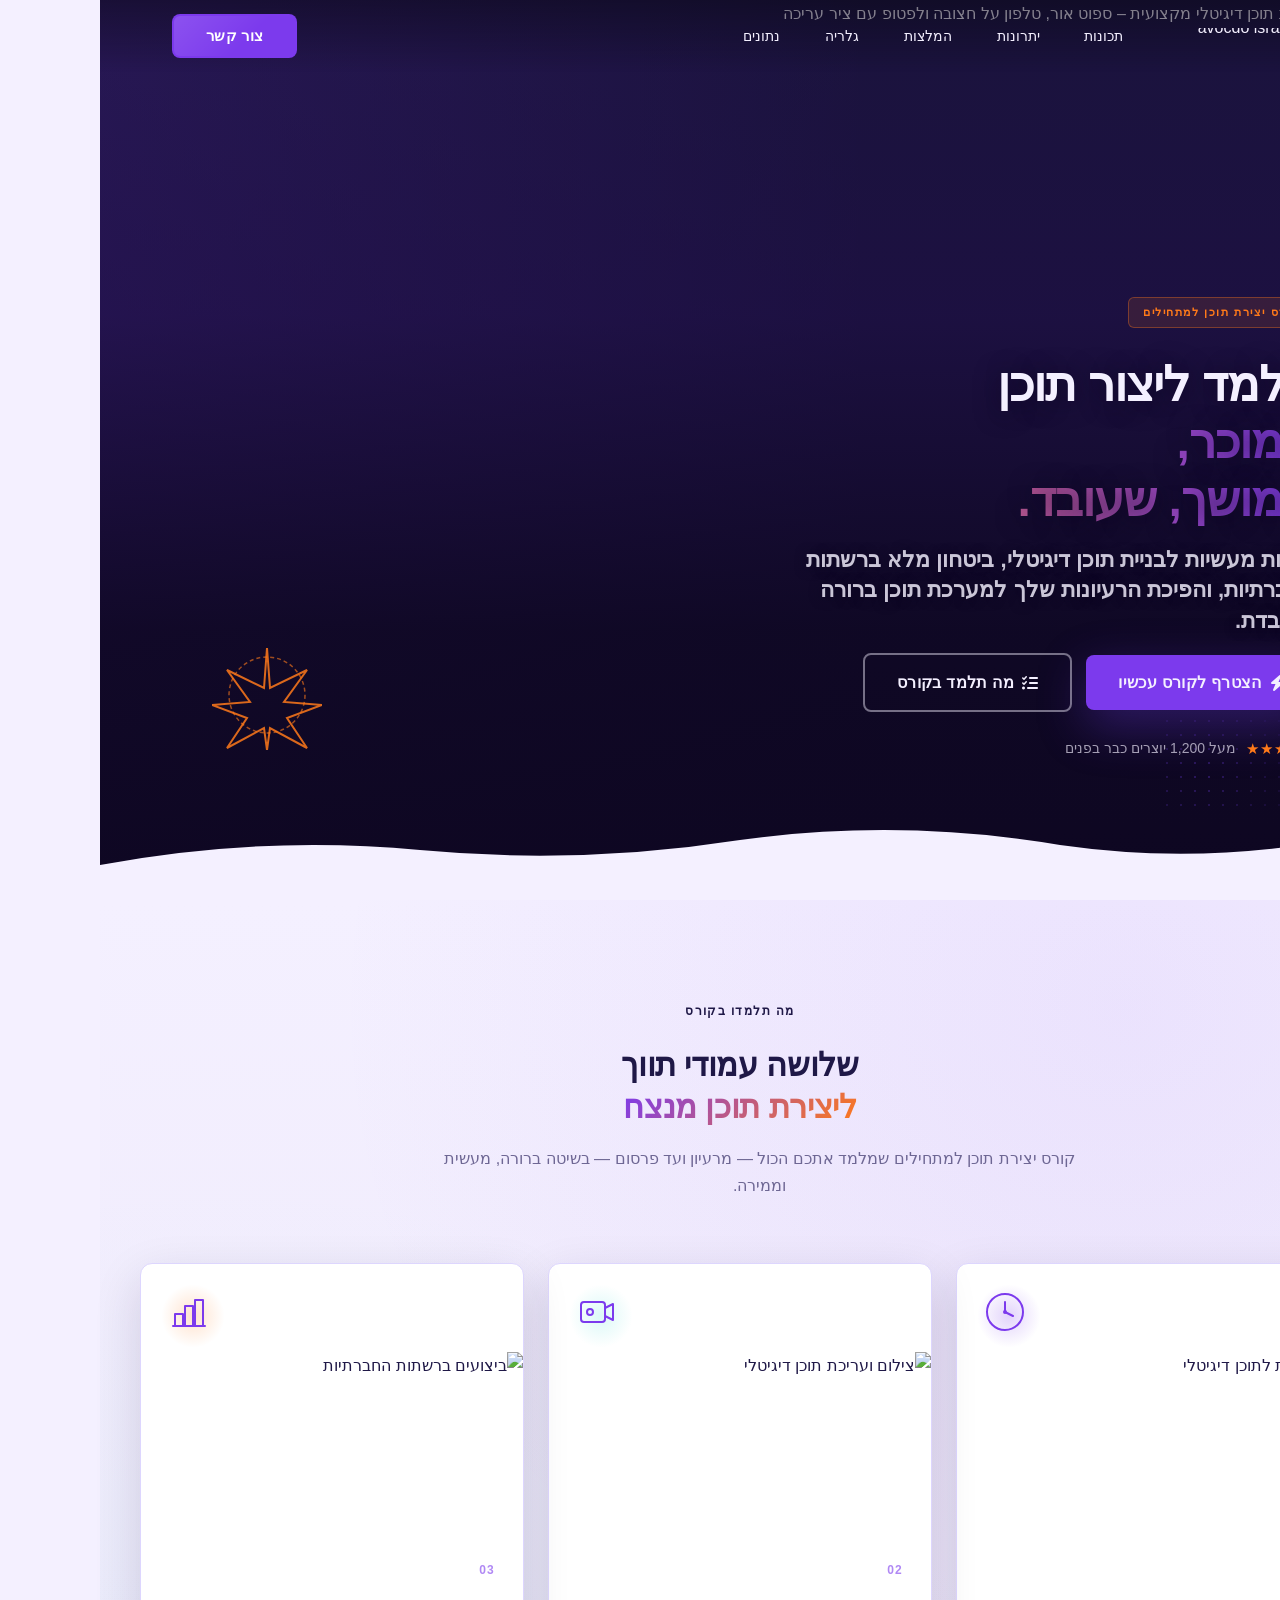
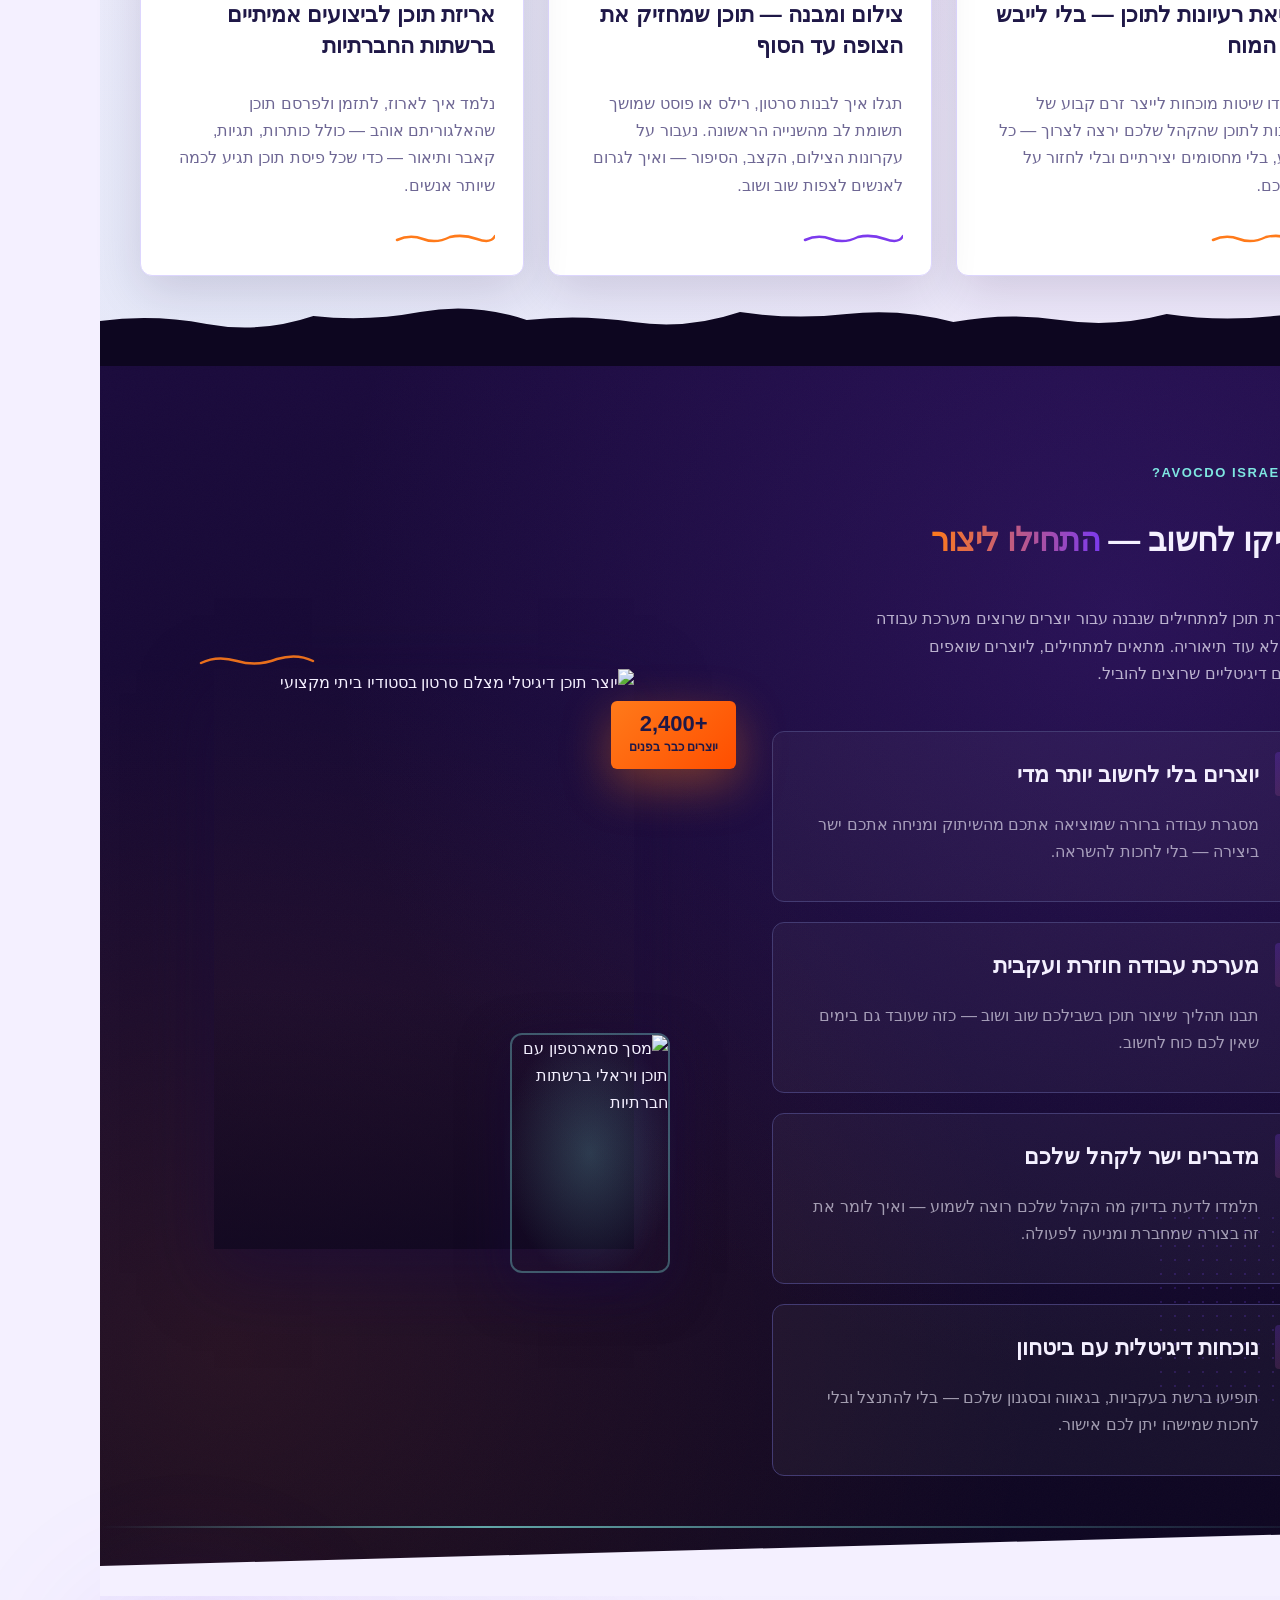
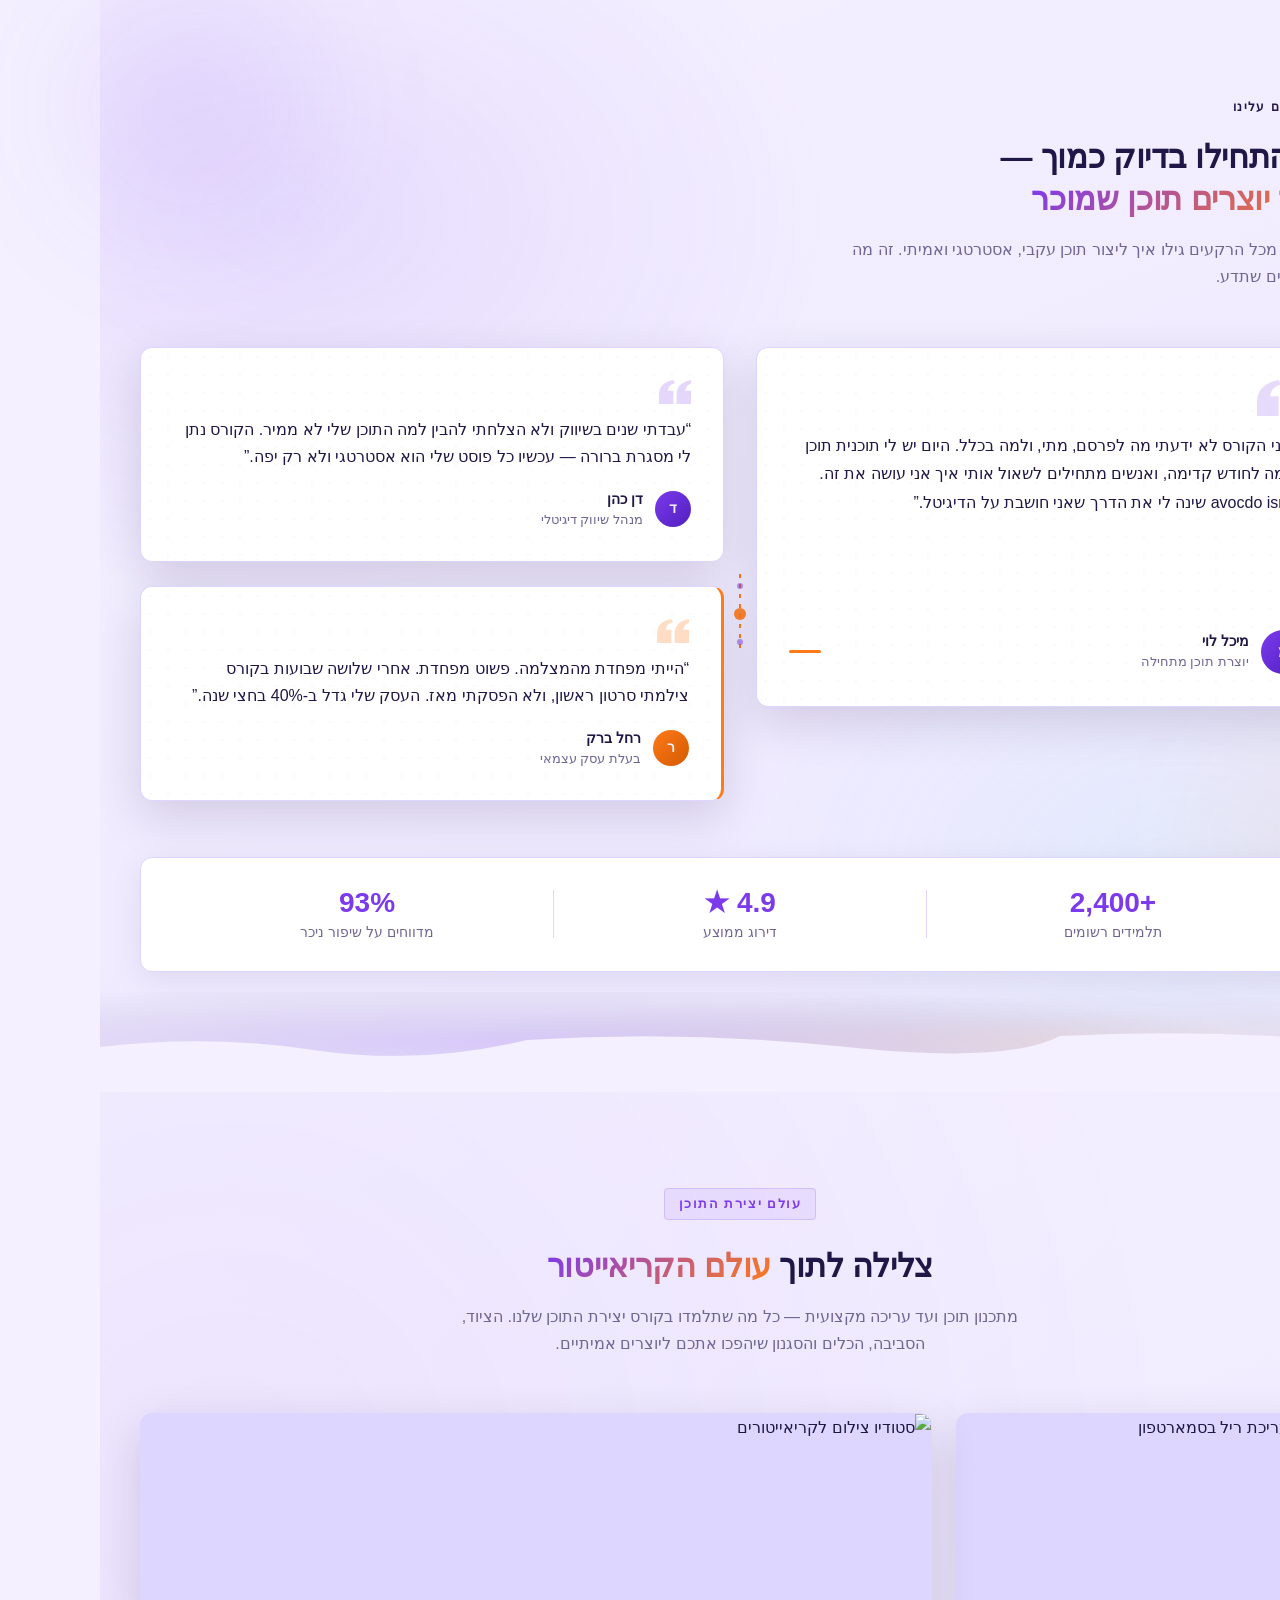
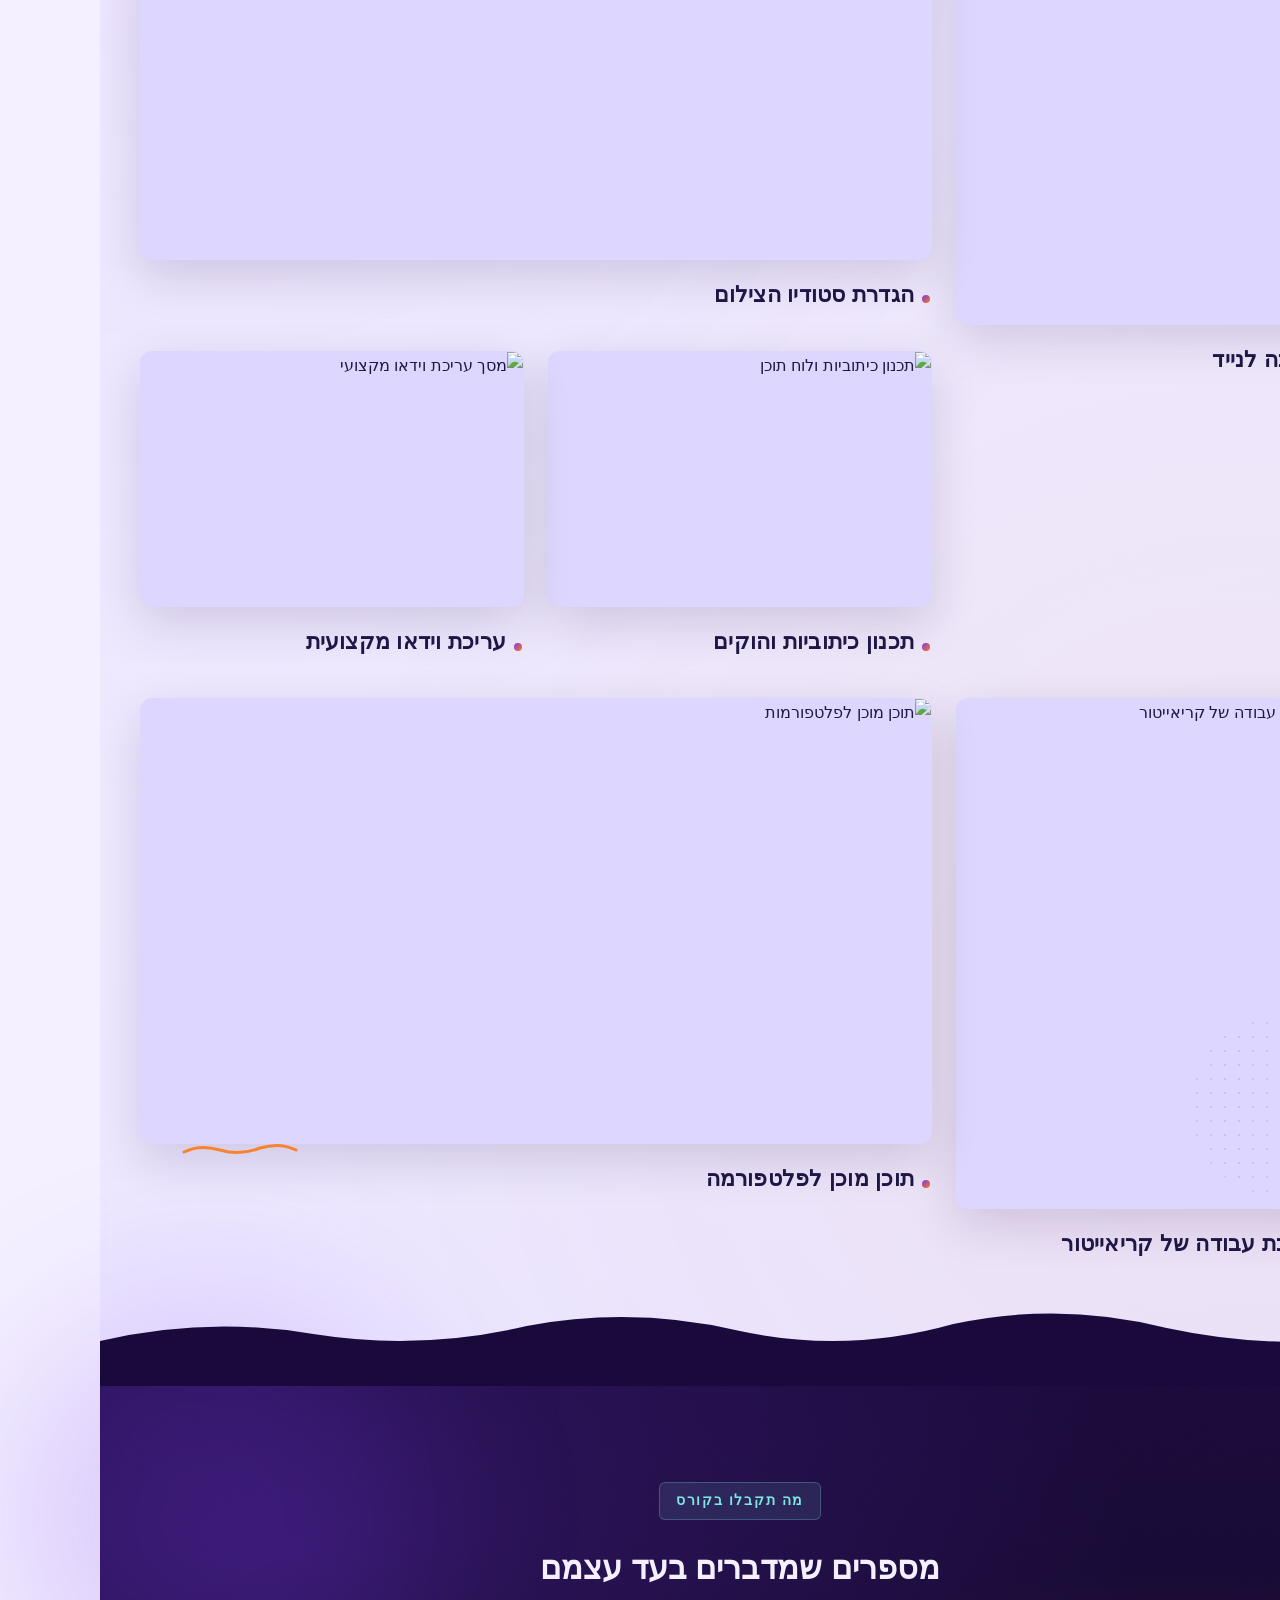
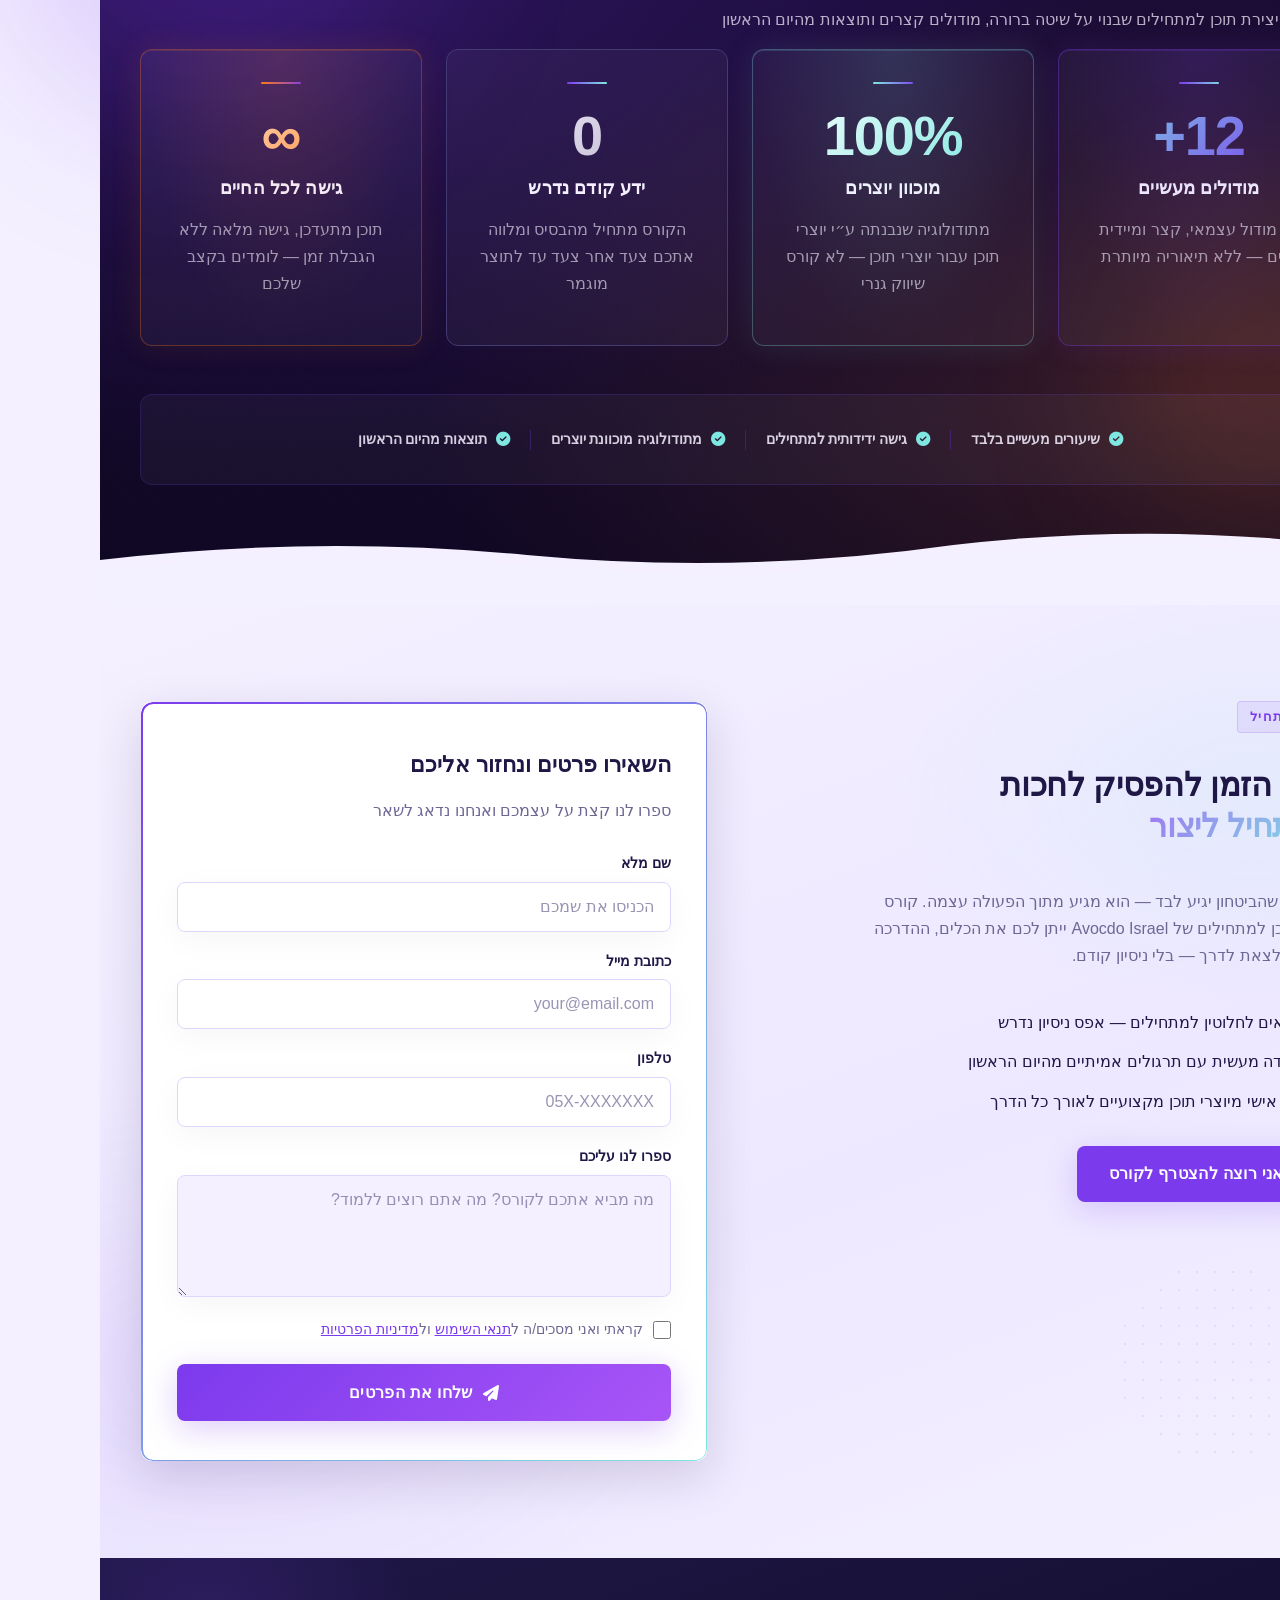
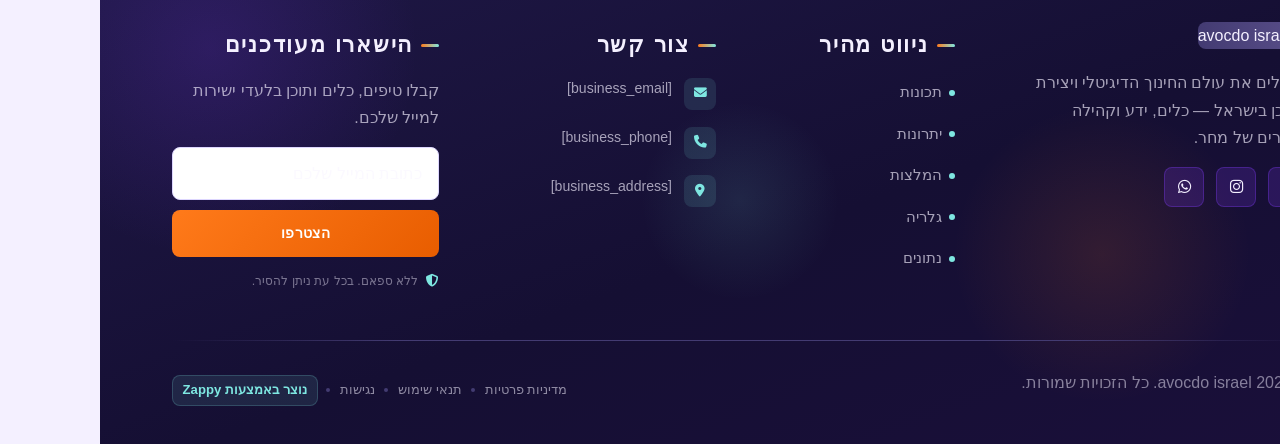
==== index.html @ 81e4ef27 "Initial website commit" ====
<!DOCTYPE html>
<html lang="he" dir="rtl">
<head>
    <meta charset="UTF-8">
    <meta name="viewport" content="width=device-width, initial-scale=1.0">
    <meta name="robots" content="index, follow">
    <title>קורס יצירת תוכן למתחילים — avocdo israel</title>
    <meta name="description" content="An online sales website for a content creation course, aimed at teaching people how to create digital content. The business focuses on education in the digital ">
    <meta name="keywords" content="קורס יצירת תוכן למתחילים, קורס שיווק דיגיטלי ישראל, יצירת תוכן, avocdo israel קורס תוכן">
    
    <!-- Favicons -->
    <link rel="icon" type="image/x-icon" href="/assets/favicon.ico">
    <link rel="icon" type="image/png" sizes="16x16" href="/assets/favicon-16x16.png">
    <link rel="icon" type="image/png" sizes="32x32" href="/assets/favicon-32x32.png">
    <link rel="icon" type="image/png" sizes="48x48" href="/assets/favicon-48x48.png">
    <link rel="icon" type="image/png" sizes="192x192" href="/assets/favicon-192x192.png">
    <link rel="icon" type="image/png" sizes="512x512" href="/assets/favicon-512x512.png">
    <link rel="apple-touch-icon" href="/assets/apple-touch-icon.png">
    <!-- Zappy Analytics -->
<script>
(function() {
  'use strict';
  
  // Configuration
  var config = {
    websiteId: 'b3443f6c-2472-4045-ade2-e55602b2f045',
    apiUrl: 'https://api.zappy5.com/api/analytics/track',
    sessionDuration: 30 * 60 * 1000, // 30 minutes
    visitorDuration: 30 * 24 * 60 * 60 * 1000, // 30 days
    trackPageViews: true,
    trackClicks: true,
    trackFormSubmissions: true
  };
  
  // Generate or retrieve persistent visitor ID (30 days)
  function getVisitorId() {
    var visitorKey = 'zappy_visitor_' + config.websiteId;
    var visitor = null;
    
    try {
      visitor = localStorage.getItem(visitorKey);
      if (visitor) {
        var visitorData = JSON.parse(visitor);
        var now = Date.now();
        
        // Check if visitor ID is still valid (30 days)
        if (now - visitorData.created < config.visitorDuration) {
          // Update last seen timestamp
          visitorData.lastSeen = now;
          localStorage.setItem(visitorKey, JSON.stringify(visitorData));
          return visitorData.id;
        }
      }
    } catch (e) {
      console.warn('Zappy Analytics: LocalStorage not available');
    }
    
    // Generate new visitor ID
    var newVisitorId = 'zv_' + Date.now() + '_' + Math.random().toString(36).substr(2, 9);
    
    try {
      localStorage.setItem(visitorKey, JSON.stringify({
        id: newVisitorId,
        created: Date.now(),
        lastSeen: Date.now()
      }));
    } catch (e) {
      // Continue without local storage
    }
    
    return newVisitorId;
  }
  
  // Generate or retrieve session ID (30 minutes)
  function getSessionId() {
    var sessionKey = 'zappy_session_' + config.websiteId;
    var session = null;
    
    try {
      session = sessionStorage.getItem(sessionKey);
      if (session) {
        var sessionData = JSON.parse(session);
        var now = Date.now();
        
        // Check if session is still valid
        if (now - sessionData.timestamp < config.sessionDuration) {
          // Update timestamp
          sessionData.timestamp = now;
          sessionStorage.setItem(sessionKey, JSON.stringify(sessionData));
          return sessionData.id;
        }
      }
    } catch (e) {
      console.warn('Zappy Analytics: SessionStorage not available');
    }
    
    // Generate new session ID
    var newSessionId = 'zs_' + Date.now() + '_' + Math.random().toString(36).substr(2, 9);
    
    try {
      sessionStorage.setItem(sessionKey, JSON.stringify({
        id: newSessionId,
        timestamp: Date.now()
      }));
    } catch (e) {
      // Continue without session storage
    }
    
    return newSessionId;
  }
  
  var visitorId = getVisitorId();
  var sessionId = getSessionId();
  
  // Track an event
  function trackEvent(eventType, data) {
    data = data || {};
    
    var eventData = {
      website_id: config.websiteId,
      event_type: eventType,
      page_path: window.location.pathname,
      referrer: document.referrer || 'direct',
      visitor_id: visitorId,
      session_id: sessionId,
      metadata: data
    };
    
    // Use sendBeacon if available (better for page unload events)
    if (navigator.sendBeacon) {
      var blob = new Blob([JSON.stringify(eventData)], { type: 'application/json' });
      navigator.sendBeacon(config.apiUrl, blob);
    } else {
      // Fallback to fetch
      fetch(config.apiUrl, {
        method: 'POST',
        headers: {
          'Content-Type': 'application/json'
        },
        body: JSON.stringify(eventData),
        keepalive: true
      }).catch(function(error) {
        console.warn('Zappy Analytics: Failed to track event', error);
      });
    }
  }
  
  // Track page view
  if (config.trackPageViews) {
    trackEvent('pageview', {
      title: document.title,
      url: window.location.href
    });
  }
  
  // Track clicks on important elements
  if (config.trackClicks) {
    document.addEventListener('click', function(e) {
      var target = e.target;
      
      // Track button clicks (counted as actions)
      if (target.tagName === 'BUTTON' || target.closest('button')) {
        var button = target.tagName === 'BUTTON' ? target : target.closest('button');
        trackEvent('click', {
          element: 'button',
          text: button.textContent.trim().substring(0, 100),
          id: button.id || null,
          class: button.className || null
        });
      }
      
      // Track link clicks (navigation - not counted as actions)
      else if (target.tagName === 'A' || target.closest('a')) {
        var link = target.tagName === 'A' ? target : target.closest('a');
        trackEvent('navigation', {
          element: 'link',
          text: link.textContent.trim().substring(0, 100),
          href: link.href,
          external: link.hostname !== window.location.hostname
        });
      }
    }, true);
  }
  
  // Track form submissions
  if (config.trackFormSubmissions) {
    document.addEventListener('submit', function(e) {
      var form = e.target;
      
      trackEvent('form_submit', {
        form_id: form.id || null,
        form_name: form.name || null,
        form_action: form.action || null,
        form_method: form.method || 'GET'
      });
    }, true);
  }
  
  // Track time on page (send on page unload)
  var pageLoadTime = Date.now();
  
  window.addEventListener('beforeunload', function() {
    var timeOnPage = Math.floor((Date.now() - pageLoadTime) / 1000); // in seconds
    
    trackEvent('page_unload', {
      time_on_page: timeOnPage,
      page_path: window.location.pathname
    });
  });
  
  // Expose tracking function globally for custom events
  window.zappyAnalytics = {
    track: trackEvent,
    getVisitorId: function() { return visitorId; },
    getSessionId: function() { return sessionId; }
  };
  
})();
</script>
<!-- End Zappy Analytics -->
    <meta property="og:title" content="קורס יצירת תוכן למתחילים — avocdo israel">
    <meta property="og:description" content="An online sales website for a content creation course, aimed at teaching people how to create digital content. The business focuses on education in the digital ">
    <meta name="twitter:card" content="summary_large_image">
    <meta name="twitter:title" content="קורס יצירת תוכן למתחילים — avocdo israel">
    <meta name="twitter:description" content="An online sales website for a content creation course, aimed at teaching people how to create digital content. The business focuses on education in the digital ">
    <meta property="og:type" content="website">
  <meta property="og:locale" content="he_IL">
  
  
  
  
  
  <link rel="stylesheet" href="https://cdnjs.cloudflare.com/ajax/libs/font-awesome/6.4.0/css/all.min.css">

    <!-- Favicons -->
    <link rel="icon" type="image/x-icon" href="/assets/favicon.ico">
    <link rel="icon" type="image/png" sizes="16x16" href="/assets/favicon-16x16.png">
    <link rel="icon" type="image/png" sizes="32x32" href="/assets/favicon-32x32.png">
    <link rel="icon" type="image/png" sizes="48x48" href="/assets/favicon-48x48.png">
    <link rel="icon" type="image/png" sizes="192x192" href="/assets/favicon-192x192.png">
    <link rel="icon" type="image/png" sizes="512x512" href="/assets/favicon-512x512.png">
    <link rel="apple-touch-icon" href="/assets/apple-touch-icon.png">
    <!-- Cookie Consent -->
    <link rel="stylesheet" href="https://cdn.jsdelivr.net/npm/vanilla-cookieconsent@3/dist/cookieconsent.css">
    <script src="https://cdn.jsdelivr.net/npm/vanilla-cookieconsent@3/dist/cookieconsent.umd.js"></script>
    <!-- Mickidum Accessibility Toolbar -->
    <script src="https://cdn.jsdelivr.net/gh/mickidum/acc_toolbar/acctoolbar/acctoolbar.min.js"></script>
    <link rel="stylesheet" href="/styles.css">

    <style id="zappy-dropdown-submenu-styles">
      /* ========== DESKTOP DROPDOWN SUBMENU STYLES ========== */
      /* Base styles for dropdown submenus - parent must be positioned */
      .nav-menu li:has(.sub-menu), nav li:has(.sub-menu), .navbar li:has(.sub-menu), #navMenu li:has(.sub-menu) { position: relative; }
      /* Submenu base - hidden by default */
      .nav-menu .sub-menu, nav .sub-menu, .navbar .sub-menu, #navMenu .sub-menu { display: block !important; position: absolute !important; top: 100%; left: 0; min-width: 220px; background: white; border-radius: 8px; box-shadow: 0 8px 25px rgba(0,0,0,0.15); padding: 8px 0; opacity: 0; visibility: hidden; transform: translateY(10px); transition: all 0.3s ease; z-index: 1000; list-style: none; pointer-events: none; }
      /* CRITICAL: Desktop hover styles to show dropdown */
      .nav-menu li:hover > .sub-menu, nav li:hover > .sub-menu, .navbar li:hover > .sub-menu, #navMenu li:hover > .sub-menu { opacity: 1 !important; visibility: visible !important; transform: translateY(0) !important; pointer-events: auto !important; }
      /* Submenu item styling */
      .sub-menu li { list-style: none; margin: 0; padding: 0; }
      .sub-menu a { display: block !important; padding: 10px 16px !important; color: var(--text-dark, #333) !important; font-weight: 500; text-decoration: none; white-space: nowrap; transition: background-color 0.2s; }
      .sub-menu .zappy-nav-child > a { padding-left: 28px !important; font-size: 0.9em !important; opacity: 0.85 !important; }
      [dir="rtl"] .sub-menu .zappy-nav-child > a, html[lang="he"] .sub-menu .zappy-nav-child > a, html[lang="ar"] .sub-menu .zappy-nav-child > a { padding-left: 10px !important; padding-right: 28px !important; }
      .sub-menu .zappy-nav-parent > a { font-weight: 600 !important; }
      .sub-menu a:hover { background-color: #f5f5f5; }
      /* RTL (Hebrew/Arabic) dropdown positioning */
      [dir="rtl"] .nav-menu .sub-menu, [dir="rtl"] nav .sub-menu, [dir="rtl"] .navbar .sub-menu, html[lang="he"] .nav-menu .sub-menu, html[lang="he"] nav .sub-menu, html[lang="he"] .navbar .sub-menu, html[lang="ar"] .nav-menu .sub-menu, html[lang="ar"] nav .sub-menu, html[lang="ar"] .navbar .sub-menu { left: auto !important; right: 0 !important; }
      /* Hide empty dropdown menus (exclude catalog sub-menus that use <a> children instead of <li>) */
      .sub-menu:empty, .sub-menu:not(:has(li:not(.zappy-hidden-menu-item))):not(:has(> a)), .sub-menu:not(:has(li)):not(:has(> a)) { display: none !important; opacity: 0 !important; visibility: hidden !important; pointer-events: none !important; }
      /* Desktop: show submenu on Menu Group hover */
      li:has(.menu-group-title):hover > .sub-menu { opacity: 1 !important; visibility: visible !important; transform: translateY(0) !important; pointer-events: auto !important; }
      /* Menu Group title styling */
      .nav-menu > li > .menu-group-title, #navMenu > li > .menu-group-title { display: inline-block; padding: 0.5rem 1rem; cursor: default; user-select: none; }
      
      /* ========== MOBILE SUBMENU STYLES ========== */
      @media (max-width: 768px) {
        .nav-menu .sub-menu, nav .sub-menu, .navbar .sub-menu, #navMenu .sub-menu { position: static !important; transform: none !important; box-shadow: none !important; background: transparent !important; max-height: 0; overflow: hidden; opacity: 0; visibility: hidden; transition: max-height 0.3s ease, opacity 0.3s ease; padding: 0 !important; border-radius: 0 !important; }
        .navbar .sub-menu.mobile-expanded, .nav-menu .sub-menu.mobile-expanded, #navMenu .sub-menu.mobile-expanded { max-height: none !important; overflow-y: visible !important; opacity: 1 !important; visibility: visible !important; padding: 8px 0 8px 16px !important; }
        [dir="rtl"] .sub-menu.mobile-expanded, html[lang="he"] .sub-menu.mobile-expanded { padding: 8px 16px 8px 0 !important; }
        /* Disable hover behavior on mobile */
        .nav-menu li:hover > .sub-menu, nav li:hover > .sub-menu, .navbar li:hover > .sub-menu, #navMenu li:hover > .sub-menu { opacity: 0; visibility: hidden; pointer-events: none; }
        .nav-menu li > .sub-menu.mobile-expanded, nav li > .sub-menu.mobile-expanded, .navbar li > .sub-menu.mobile-expanded, #navMenu li > .sub-menu.mobile-expanded { opacity: 1 !important; visibility: visible !important; pointer-events: auto !important; }
        .nav-menu li:has(.sub-menu), nav li:has(.sub-menu), .navbar li:has(.sub-menu), #navMenu li:has(.sub-menu) { display: flex !important; flex-wrap: wrap !important; align-items: center !important; position: relative !important; min-height: 44px !important; }
        .nav-menu li:has(.sub-menu) > a, nav li:has(.sub-menu) > a, .navbar li:has(.sub-menu) > a, #navMenu li:has(.sub-menu) > a { flex: 1 !important; min-width: 0 !important; }
        .nav-menu li:has(.sub-menu) > .menu-group-title, nav li:has(.sub-menu) > .menu-group-title, .navbar li:has(.sub-menu) > .menu-group-title, #navMenu li:has(.sub-menu) > .menu-group-title { flex: 1 !important; min-width: 0 !important; padding: 0 !important; line-height: inherit !important; }
        .nav-menu li:has(.sub-menu) > .sub-menu, nav li:has(.sub-menu) > .sub-menu, .navbar li:has(.sub-menu) > .sub-menu, #navMenu li:has(.sub-menu) > .sub-menu { flex-basis: 100% !important; width: 100% !important; }
        .nav-menu li:has(.sub-menu) > a [class*="chevron"], .nav-menu li:has(.sub-menu) > a [class*="arrow"], .nav-menu li:has(.sub-menu) > a .fa-chevron-down, .nav-menu li:has(.sub-menu) > a .fa-angle-down, nav li:has(.sub-menu) > a [class*="chevron"], nav li:has(.sub-menu) > a [class*="arrow"], #navMenu li:has(.sub-menu) > a [class*="chevron"], #navMenu li:has(.sub-menu) > a [class*="arrow"] { display: none !important; visibility: hidden !important; }
        .mobile-submenu-toggle { display: flex !important; align-items: center !important; justify-content: center !important; width: 44px !important; height: auto !important; background: transparent !important; border: none !important; cursor: pointer !important; color: var(--text-light) !important; position: static !important; flex-shrink: 0 !important; align-self: stretch !important; z-index: 2 !important; padding: 0 !important; margin: 0 !important; }
        .mobile-submenu-toggle::after { content: '' !important; width: 0 !important; height: 0 !important; border-left: 6px solid transparent !important; border-right: 6px solid transparent !important; border-top: 7px solid currentColor !important; transition: transform 0.3s ease !important; }
        .mobile-submenu-toggle.expanded::after { transform: rotate(180deg) !important; }
        .sub-menu a { padding: 10px 0 !important; display: block !important; color: var(--text-light) !important; white-space: normal !important; }
        .sub-menu .zappy-nav-child > a { padding-left: 28px !important; font-size: 0.9em !important; opacity: 0.85 !important; }
        [dir="rtl"] .sub-menu .zappy-nav-child > a, html[lang="he"] .sub-menu .zappy-nav-child > a, html[lang="ar"] .sub-menu .zappy-nav-child > a { padding-left: 0 !important; padding-right: 28px !important; }
        .sub-menu .zappy-nav-parent > a { font-weight: 600 !important; }
        .nav-menu.active, #navMenu.active { max-width: 100vw !important; overflow-x: hidden !important; box-sizing: border-box !important; }
        .navbar .sub-menu li a, nav.navbar .sub-menu li a, .zappy-products-dropdown .sub-menu a { color: var(--text-light) !important; }
      }
      @media (min-width: 769px) { .mobile-submenu-toggle { display: none !important; } }
    </style>

    <style id="zappy-widget-visibility">
      html[dir="rtl"] .whatsapp-float { right: 20px !important; left: auto !important; }
      html[dir="ltr"] .whatsapp-float, html:not([dir]) .whatsapp-float { left: 20px !important; right: auto !important; }
      html[dir="rtl"] #mic-access-tool-general-button, html[dir="rtl"] .mic-access-tool-general-button,
      html[dir="rtl"] #mic-init-access-tool .mic-access-tool-general-button,
      html[dir="rtl"] #mic-init-access-tool #mic-access-tool-general-button,
      html[dir="rtl"] ._access-icon { left: 20px !important; right: auto !important; }
      html[dir="ltr"] #mic-access-tool-general-button, html[dir="ltr"] .mic-access-tool-general-button,
      html[dir="ltr"] #mic-init-access-tool .mic-access-tool-general-button,
      html[dir="ltr"] #mic-init-access-tool #mic-access-tool-general-button,
      html[dir="ltr"] ._access-icon,
      html:not([dir]) #mic-access-tool-general-button, html:not([dir]) .mic-access-tool-general-button,
      html:not([dir]) #mic-init-access-tool .mic-access-tool-general-button,
      html:not([dir]) #mic-init-access-tool #mic-access-tool-general-button,
      html:not([dir]) ._access-icon { right: 20px !important; left: auto !important; }
      @media (max-width: 768px) { .whatsapp-float { display: flex !important; } }
      @media (min-width: 769px) { .whatsapp-float { display: flex !important; } }
      @media (max-width: 768px) {
        #mic-access-tool-general-button, .mic-access-tool-general-button,
        #mic-init-access-tool .mic-access-tool-general-button, #mic-init-access-tool #mic-access-tool-general-button,
        ._access-icon { display: flex !important; visibility: visible !important; opacity: 1 !important; pointer-events: auto !important; }
        #mic-access-tool-box.opened-mic-access-tool, .mic-access-tool-box.opened-mic-access-tool,
        #mic-init-access-tool #mic-access-tool-box.opened-mic-access-tool {
          visibility: visible !important; opacity: 1 !important; pointer-events: auto !important;
        }
      }
      @media (min-width: 769px) {
        #mic-access-tool-general-button, .mic-access-tool-general-button,
        #mic-init-access-tool .mic-access-tool-general-button, #mic-init-access-tool #mic-access-tool-general-button,
        ._access-icon { display: flex !important; visibility: visible !important; opacity: 1 !important; pointer-events: auto !important; }
        #mic-access-tool-box.opened-mic-access-tool, .mic-access-tool-box.opened-mic-access-tool,
        #mic-init-access-tool #mic-access-tool-box.opened-mic-access-tool {
          visibility: visible !important; opacity: 1 !important; pointer-events: auto !important;
        }
      }
    </style>
</head>
<body>

  <nav class="navbar" dir="rtl">
  <button class="mobile-toggle" id="mobileToggle" aria-label="Menu">
    <svg class="hamburger-icon" width="24" height="24" viewBox="0 0 24 24" fill="none">
      <path d="M3 12h18M3 6h18M3 18h18" stroke="currentColor" stroke-width="2" stroke-linecap="round"></path>
    </svg>
    <svg class="close-icon" width="24" height="24" viewBox="0 0 24 24" fill="none" style="display: none;">
      <path d="M18 6L6 18M6 6l12 12" stroke="currentColor" stroke-width="2" stroke-linecap="round"></path>
    </svg>
  </button>

  <button class="phone-header-btn" data-phone="" aria-label="Call">
    <svg width="20" height="20" viewBox="0 0 24 24" fill="currentColor">
      <path d="M22 16.92v3a2 2 0 0 1-2.18 2 19.79 19.79 0 0 1-8.63-3.07 19.5 19.5 0 0 1-6-6 19.79 19.79 0 0 1-3.07-8.67A2 2 0 0 1 4.11 2h3a2 2 0 0 1 2 1.72 12.84 12.84 0 0 0 .7 2.81 2 2 0 0 1-.45 2.11L8.09 9.91a16 16 0 0 0 6 6l1.27-1.27a2 2 0 0 1 2.11-.45 12.84 12.84 0 0 0 2.81.7A2 2 0 0 1 22 16.92z"></path>
    </svg>
  </button>

  <div class="nav-container">
    <div class="nav-right-group"><div class="nav-brand">
      <a href="/" class="logo-link">
        <img src="/assets/avocdo-israel-logo.webp" alt="avocdo israel" class="logo">
      </a>
    </div><ul class="nav-menu" id="navMenu"><li><a href="#features">תכונות</a></li><li><a href="#benefits">יתרונות</a></li><li><a href="#testimonials">המלצות</a></li><li><a href="#showcase">גלריה</a></li><li><a href="#stats">נתונים</a></li></ul></div>

    

    <div class="nav-cta-container">
      <a href="#contact" class="nav-cta-btn">צור קשר</a>
    </div>
  </div>
</nav>
<script>

// Navbar Mobile Menu Toggle and Contrast Fix
(function() {
  // Use 'load' event instead of 'DOMContentLoaded' to ensure we run AFTER all other scripts
  window.addEventListener('load', function() {
    
    // FIX MOBILE BUTTON CONTRAST
    // Detect navbar background color and apply contrasting color to mobile buttons
    const navbar = document.querySelector('.navbar, nav, header');
    if (!navbar) {
      console.log('[Navbar] Navbar element not found');
      return;
    }
    
    // DECLARE VARIABLES EARLY to avoid Temporal Dead Zone errors
    // These are used in multiple places below
    let mobileToggle = document.getElementById('mobileToggle') ||
                       document.querySelector('.mobile-toggle') ||
                       document.querySelector('.hamburger') ||
                       document.querySelector('.hamburger-menu') ||
                       document.querySelector('.menu-toggle') ||
                       document.querySelector('.burger-menu') ||
                       document.querySelector('[aria-label="Menu"]') ||
                       document.querySelector('[aria-label="תפריט"]');
    
    const phoneBtn = document.querySelector('.phone-header-btn');
    
    const computedStyle = window.getComputedStyle(navbar);
    let bgColor = computedStyle.backgroundColor;
    
    console.log('[Navbar] Initial navbar background:', bgColor);
    
    // Check if background is transparent or rgba with 0 alpha
    const isTransparent = bgColor === 'transparent' || 
                         bgColor === 'rgba(0, 0, 0, 0)' ||
                         (bgColor.startsWith('rgba') && bgColor.includes(', 0)'));
    
    if (isTransparent) {
      // Check for background-image or gradient
      const bgImage = computedStyle.backgroundImage;
      if (bgImage && bgImage !== 'none') {
        console.log('[Navbar] Navbar has background image/gradient, using dark text');
        bgColor = 'rgb(240, 240, 240)'; // Assume light background
      } else {
        // Transparent navbar - check body background
        const bodyBg = window.getComputedStyle(document.body).backgroundColor;
        console.log('[Navbar] Navbar transparent, using body background:', bodyBg);
        bgColor = bodyBg;
      }
    }
    
    // Calculate luminance to determine if background is light or dark
    const rgb = bgColor.match(/\d+/g);
    if (rgb && rgb.length >= 3) {
      const r = parseInt(rgb[0]);
      const g = parseInt(rgb[1]);
      const b = parseInt(rgb[2]);
      const luminance = (0.299 * r + 0.587 * g + 0.114 * b) / 255;
      
      // Mobile button colors are set by Claude's AI-generated CSS (same as .nav-menu a)
      // No dynamic color overrides needed - colors come from the generated navbar CSS
      console.log('[Navbar] Mobile button colors preserved from Claude CSS (luminance:', luminance.toFixed(2) + ')');
      
      // FIX ICON SIZES - Ensure SVGs are properly sized and visible
      // INJECT CRITICAL CSS TO OVERRIDE ANY CONFLICTING RULES
      const criticalCSS = document.createElement('style');
      criticalCSS.id = 'zappy-mobile-nav-fix';
      const htmlLang = document.documentElement.lang || 'en';
      const htmlDir = document.documentElement.dir || 'ltr';
      // Check both dir attribute AND lang for RTL detection
      // dir="rtl" is the most reliable indicator
      const isRTL = htmlDir === 'rtl' || htmlLang === 'he' || htmlLang === 'ar';
      
      criticalCSS.textContent = `
        /* Hide mobile buttons on desktop, show only on mobile */
        @media (min-width: 769px) {
          .mobile-toggle,
          .phone-header-btn {
            display: none !important;
          }
        }
        
        /* Show and position mobile buttons correctly on mobile */
        @media (max-width: 768px) {
          .mobile-toggle,
          .phone-header-btn {
            position: absolute !important;
            top: 0 !important;
            bottom: 0 !important;
            margin-top: auto !important;
            margin-bottom: auto !important;
            z-index: 1001 !important;
            display: flex !important;
            align-items: center !important;
            justify-content: center !important;
            width: 36px !important;
            height: 36px !important;
            border-radius: 50% !important;
            border: none !important;
            cursor: pointer !important;
            padding: 6px !important;
            background: none !important;
            color: var(--nav-text, var(--text-light)) !important;
            touch-action: manipulation !important;
            -webkit-tap-highlight-color: transparent !important;
          }
          
          /* LTR positioning (default): hamburger LEFT, phone RIGHT */
          html:not([dir="rtl"]):not([lang="he"]):not([lang="ar"]) .mobile-toggle,
          html[dir="ltr"] .mobile-toggle {
            left: 12px !important;
            right: auto !important;
          }
          html:not([dir="rtl"]):not([lang="he"]):not([lang="ar"]) .phone-header-btn,
          html[dir="ltr"] .phone-header-btn {
            right: 12px !important;
            left: auto !important;
          }
          
          /* RTL positioning: hamburger RIGHT, phone LEFT */
          html[dir="rtl"] .mobile-toggle,
          html[lang="he"] .mobile-toggle,
          html[lang="ar"] .mobile-toggle {
            right: 12px !important;
            left: auto !important;
          }
          html[dir="rtl"] .phone-header-btn,
          html[lang="he"] .phone-header-btn,
          html[lang="ar"] .phone-header-btn {
            left: 12px !important;
            right: auto !important;
          }
          
          /* CRITICAL: Ensure nav-container has min-height on mobile */
          /* All children are positioned absolutely/fixed on mobile, so height:auto collapses to 0 */
          .nav-container {
            min-height: 70px !important;
            position: relative !important;
          }
          
          /* Ensure SVG icons are properly sized and inherit color */
          .mobile-toggle svg,
          .phone-header-btn svg {
            width: 24px !important;
            height: 24px !important;
            /* Don't force display - let JavaScript control hamburger/close toggle */
          }
          
          /* Reset nav-cta-container on mobile - remove desktop box-shadow/padding */
          /* that creates a visible ghost box when CTA button is hidden */
          .nav-cta-container {
            box-shadow: none !important;
            padding: 0 !important;
          }
          
          /* Hide nav-cta-container entirely on mobile when there's no lang-switcher */
          /* (only the CTA button is inside, and it's hidden on mobile) */
          .nav-cta-container:not(:has(.lang-switcher)) {
            display: none !important;
          }
          
          /* CRITICAL: Prevent hero image fade gradient from bleeding over headline text */
          /* The .image-fade-gradient has bottom: -30px (extends below parent) */
          /* On mobile stacked layout, this overlaps the h1 text below the image */
          .hero-image-column {
            overflow: hidden !important;
          }
          .image-fade-gradient {
            bottom: 0 !important;
          }
          
          /* Hide desktop language switcher on mobile - hamburger menu handles it */
          /* High specificity to override stored CSS */
          .lang-switcher,
          .nav-cta-container .lang-switcher,
          .nav-container .lang-switcher,
          .navbar .lang-switcher,
          .navbar .nav-cta-container .lang-switcher {
            display: none !important;
          }
        }
      `;
      
      // Remove existing fix if present and inject new one
      const existing = document.getElementById('zappy-mobile-nav-fix');
      if (existing) existing.remove();
      document.head.appendChild(criticalCSS);
      
      console.log('[Navbar] Critical CSS injected for mobile nav positioning');
      
      // ONLY apply inline positioning styles on mobile viewport
      // On desktop, the CSS handles hiding these buttons with display: none
      // Inline styles were breaking desktop layout by overriding CSS
      const isMobileViewport = window.innerWidth <= 768;
      
      if (mobileToggle) {
        // Icon sizing applies to all viewports for consistency
        const hamburgerIcon = mobileToggle.querySelector('.hamburger-icon');
        const closeIcon = mobileToggle.querySelector('.close-icon');
        
        if (hamburgerIcon) {
          hamburgerIcon.style.setProperty('width', '24px', 'important');
          hamburgerIcon.style.setProperty('height', '24px', 'important');
          hamburgerIcon.style.setProperty('display', 'block', 'important'); // Show hamburger by default
        }
        if (closeIcon) {
          closeIcon.style.setProperty('width', '24px', 'important');
          closeIcon.style.setProperty('height', '24px', 'important');
          closeIcon.style.setProperty('display', 'none', 'important'); // Hide close icon by default
        }
        
        // ONLY set positioning inline styles on mobile
        if (isMobileViewport) {
          mobileToggle.style.setProperty('position', 'absolute', 'important');
          mobileToggle.style.setProperty('top', '0', 'important');
          mobileToggle.style.setProperty('bottom', '0', 'important');
          mobileToggle.style.setProperty('margin-top', 'auto', 'important');
          mobileToggle.style.setProperty('margin-bottom', 'auto', 'important');
          mobileToggle.style.setProperty('z-index', '1001', 'important');
          
          // Clear any inline left/right so CSS can take over based on html[dir]
          mobileToggle.style.removeProperty('left');
          mobileToggle.style.removeProperty('right');
          
          console.log('[Navbar] Mobile toggle positioning applied (mobile viewport)');
        } else {
          // On desktop, clear any positioning styles to let CSS handle it
          mobileToggle.style.removeProperty('position');
          mobileToggle.style.removeProperty('top');
          mobileToggle.style.removeProperty('transform');
          mobileToggle.style.removeProperty('z-index');
          mobileToggle.style.removeProperty('left');
          mobileToggle.style.removeProperty('right');
          console.log('[Navbar] Desktop viewport - cleared mobile toggle inline positioning');
        }
      }
      
      if (phoneBtn) {
        // Icon sizing applies to all viewports
        const phoneIcon = phoneBtn.querySelector('svg');
        if (phoneIcon) {
          phoneIcon.style.width = '24px';
          phoneIcon.style.height = '24px';
          phoneIcon.setAttribute('width', '24');
          phoneIcon.setAttribute('height', '24');
        }
        
        // ONLY set positioning inline styles on mobile
        if (isMobileViewport) {
          phoneBtn.style.setProperty('position', 'absolute', 'important');
          phoneBtn.style.setProperty('top', '0', 'important');
          phoneBtn.style.setProperty('bottom', '0', 'important');
          phoneBtn.style.setProperty('margin-top', 'auto', 'important');
          phoneBtn.style.setProperty('margin-bottom', 'auto', 'important');
          phoneBtn.style.setProperty('z-index', '1001', 'important');
          
          // Clear any inline left/right so CSS can take over based on html[dir]
          phoneBtn.style.removeProperty('left');
          phoneBtn.style.removeProperty('right');
          
          console.log('[Navbar] Phone button positioning applied (mobile viewport)');
        } else {
          // On desktop, clear any positioning styles to let CSS handle it
          phoneBtn.style.removeProperty('position');
          phoneBtn.style.removeProperty('top');
          phoneBtn.style.removeProperty('transform');
          phoneBtn.style.removeProperty('z-index');
          phoneBtn.style.removeProperty('left');
          phoneBtn.style.removeProperty('right');
          console.log('[Navbar] Desktop viewport - cleared phone button inline positioning');
        }
      }
    } else {
      console.log('[Navbar] Could not parse background color:', bgColor);
    }
    
    // MOBILE MENU TOGGLE
    // Re-query in case DOM changed (mobileToggle already declared at top of function)
    mobileToggle = document.getElementById('mobileToggle') ||
                   document.querySelector('.mobile-toggle') ||
                   document.querySelector('.hamburger') ||
                   document.querySelector('.hamburger-menu') ||
                   document.querySelector('.menu-toggle') ||
                   document.querySelector('.burger-menu') ||
                   document.querySelector('[aria-label="Menu"]') ||
                   document.querySelector('[aria-label="תפריט"]');
    
    // EXPANDED SEARCH: Find nav menu by ID or class
    const navMenu = document.getElementById('navMenu') ||
                  document.querySelector('.nav-menu') ||
                  document.querySelector('.nav-links') ||
                  document.querySelector('nav ul:not(.submenu)');
    
    if (!mobileToggle || !navMenu) {
      console.log('[Navbar] Mobile toggle or menu not found:', { toggle: !!mobileToggle, menu: !!navMenu });
      return;
    }
    
    // Ensure navMenu has ID for CSS targeting
    if (!navMenu.id) {
      navMenu.id = 'navMenu';
    }
    
    console.log('[Navbar] Initializing mobile menu...');
    
    // Remove any existing event listeners by cloning the button
    const newToggle = mobileToggle.cloneNode(true);
    mobileToggle.parentNode.replaceChild(newToggle, mobileToggle);
    
    // Toggle menu handler (shared by click and touchend)
    function handleToggle(e) {
      e.preventDefault();
      e.stopPropagation();
      
      const hamburgerIcon = newToggle.querySelector('.hamburger-icon');
      const closeIcon = newToggle.querySelector('.close-icon');
      const isActive = navMenu.classList.contains('active');
      
      if (isActive) {
        // Close menu
        navMenu.classList.remove('active');
        if (hamburgerIcon) hamburgerIcon.style.setProperty('display', 'block', 'important');
        if (closeIcon) closeIcon.style.setProperty('display', 'none', 'important');
        document.body.style.overflow = '';
        console.log('[Navbar] Menu closed');
      } else {
        // Open menu
        navMenu.classList.add('active');
        if (hamburgerIcon) hamburgerIcon.style.setProperty('display', 'none', 'important');
        if (closeIcon) closeIcon.style.setProperty('display', 'block', 'important');
        document.body.style.overflow = 'hidden';
        console.log('[Navbar] Menu opened');
      }
    }
    
    // Use click for desktop/emulation and touchend as iOS Safari fallback.
    // Prevent double-fire with a timestamp guard.
    var lastToggleTime = 0;
    function guardedToggle(e) {
      var now = Date.now();
      if (now - lastToggleTime < 300) return;
      lastToggleTime = now;
      handleToggle(e);
    }
    
    newToggle.addEventListener('click', guardedToggle);
    newToggle.addEventListener('touchend', guardedToggle);
    
    // Close menu when clicking nav links (but NOT dropdown toggles)
    const navLinks = navMenu.querySelectorAll('a');
    navLinks.forEach(function(link) {
      link.addEventListener('click', function() {
        // Don't close if it's a dropdown child (unless it's a real navigation link)
        if (this.getAttribute('href') === '#') return;
        
        const hamburgerIcon = newToggle.querySelector('.hamburger-icon');
        const closeIcon = newToggle.querySelector('.close-icon');
        
        navMenu.classList.remove('active');
        if (hamburgerIcon) hamburgerIcon.style.setProperty('display', 'block', 'important');
        if (closeIcon) closeIcon.style.setProperty('display', 'none', 'important');
        document.body.style.overflow = '';
        console.log('[Navbar] Menu closed (link clicked)');
      });
    });
    
    // DROPDOWN MENU TOGGLE (for mobile and touch devices)
    var dropdownToggles = navMenu.querySelectorAll('.dropdown-toggle');
    dropdownToggles.forEach(function(toggle) {
      toggle.addEventListener('click', function(e) {
        e.preventDefault();
        e.stopPropagation();
        var parent = this.closest('.nav-dropdown');
        if (!parent) return;
        
        // Close other open dropdowns at the same level
        var siblings = parent.parentNode.querySelectorAll('.nav-dropdown.open');
        siblings.forEach(function(sib) {
          if (sib !== parent) sib.classList.remove('open');
        });
        
        parent.classList.toggle('open');
        console.log('[Navbar] Dropdown toggled:', parent.classList.contains('open') ? 'open' : 'closed');
      });
    });
    
    // Close dropdowns when clicking outside
    document.addEventListener('click', function(e) {
      if (!e.target.closest('.nav-dropdown')) {
        var openDropdowns = document.querySelectorAll('.nav-dropdown.open');
        openDropdowns.forEach(function(dd) { dd.classList.remove('open'); });
      }
    });
    
    console.log('[Navbar] Dropdown handlers initialized for ' + dropdownToggles.length + ' dropdowns');
    
    // Phone button functionality (phoneBtn already declared at top of function)
    if (phoneBtn) {
      phoneBtn.addEventListener('click', function() {
        // Get phone number from placeholder in page or use default
        const phoneLinks = document.querySelectorAll('a[href^="tel:"]');
        const phoneNumber = phoneLinks.length > 0 
          ? phoneLinks[0].getAttribute('href').replace('tel:', '')
          : '[business_phone]';
        
        window.location.href = 'tel:' + phoneNumber;
        console.log('[Navbar] Phone button clicked');
      });
    }
    
    console.log('[Navbar] Mobile menu initialized successfully');
    
    // WhatsApp button visibility is now controlled via CSS (siteSettings).
    // No JS-based desktop hiding — the button is visible on both mobile and desktop by default.
  });
})();

</script>
  
  <main>
    <section class="index-hero-section" data-layout-spec="בית-hero" dir="rtl" data-hero-type="fullscreen-scrim">
  <!-- Background Image -->
  <div class="index-hero-bg">
    <img data-hero-bg="true" data-placeholder="index-hero-image-1" data-context="Cinematic digital creator studio environment: a young Israeli creator filming with a smartphone on a professional gimbal/tripod, soft studio ring light glowing, laptop open showing video editing timeline with colorful waveforms, social media content thumbnails visible on screen, warm ambient lighting with purple/violet color grading, dark moody atmosphere, shallow depth of field, professional creator workspace vibes, aspirational and energetic mood" width="1200" height="700" src="/assets/site-index-hero-image-1.webp" alt="סביבת יצירת תוכן דיגיטלי מקצועית – ספוט אור, טלפון על חצובה ולפטופ עם ציר עריכה">
  </div>

  <!-- Scrim Overlay -->
  <div class="index-hero-scrim" aria-hidden="true"></div>

  <!-- Decorative: Asterisk Star Badge -->
  <div class="index-hero-star-badge" aria-hidden="true">
    <svg data-no-icon-edit="true" aria-hidden="true" viewBox="0 0 110 110" width="110" height="110" xmlns="http://www.w3.org/2000/svg">
      <g fill="none">
        <path d="M55 8 L58 48 L95 30 L72 62 L110 65 L75 78 L95 108 L58 88 L55 110 L52 88 L15 108 L35 78 L0 65 L38 62 L15 30 L52 48 Z" stroke="#FF7A1A" stroke-width="2" fill="none" opacity="0.85"></path>
        <circle cx="55" cy="55" r="38" stroke="#FF7A1A" stroke-width="1.5" stroke-dasharray="4 3" fill="none" opacity="0.6"></circle>
        <text font-size="7.5" font-family="Heebo, sans-serif" font-weight="700" fill="#FF7A1A" letter-spacing="3" opacity="0.9">
          <textPath href="#star-circle-path" startOffset="0%">יצירת תוכן • AVOCDO ISRAEL • </textPath>
        </text>
        <defs>
          <path id="star-circle-path" d="M55,17 a38,38 0 1,1 -0.01,0 Z"></path>
        </defs>
      </g>
    </svg>
  </div>

  <!-- Decorative: Halftone dots -->
  <div class="index-hero-halftone" aria-hidden="true"></div>

  <!-- Content Overlay -->
  <div class="index-hero-container">
    <div class="index-hero-content">

      <!-- Label badge -->
      <div class="index-hero-label">קורס יצירת תוכן למתחילים</div>

      <!-- H1 -->
      <h1 class="index-hero-h1">
        תלמד ליצור תוכן
        <span class="index-hero-highlight">שמוכר,<br>שמושך, שעובד.</span>
      </h1>

      <!-- Supporting subtitle (H3 per hero text hierarchy rule) -->
      <h3 class="index-hero-subtitle">
        שיטות מעשיות לבניית תוכן דיגיטלי, ביטחון מלא ברשתות החברתיות,
        והפיכת הרעיונות שלך למערכת תוכן ברורה שעובדת.
      </h3>

      <!-- CTAs -->
      <div class="index-hero-ctas">
        <a href="#join" class="index-hero-btn-primary">
          <i class="fa-solid fa-bolt"></i>
          הצטרף לקורס עכשיו
        </a>
        <a href="#curriculum" class="index-hero-btn-secondary">
          <i class="fa-solid fa-list-check"></i>
          מה תלמד בקורס
        </a>
      </div>

      <!-- Social proof micro-line -->
      <div class="index-hero-social-proof">
        <span class="index-hero-stars">★★★★★</span>
        <span>מעל 1,200 יוצרים כבר בפנים</span>
      </div>

    </div>
  </div>

  <!-- Bottom Divider: diagonal gradient fade with halftone dissolve -->
  <div class="index-hero-divider-wrapper">
    <svg data-no-icon-edit="true" aria-hidden="true" viewBox="0 0 1440 90" preserveAspectRatio="none" xmlns="http://www.w3.org/2000/svg">
      <defs>
        <linearGradient id="divider-grad" x1="0" y1="0" x2="1" y2="0">
          <stop offset="0%" stop-color="#F4F0FF"></stop>
          <stop offset="100%" stop-color="#F4F0FF"></stop>
        </linearGradient>
      </defs>
      <!-- Diagonal fill: bottom-left corner up to diagonal line, back to bottom-right -->
      <path d="M0,90 L0,55 Q180,25 360,40 Q540,55 720,30 Q900,8 1080,35 Q1260,58 1440,20 L1440,90 Z" fill="var(--bg-light)"></path>
    </svg>
  </div>

</section>

<section id="features" class="index-features-section" data-layout-spec="בית-features" dir="rtl">
  <!-- Decorative dot halftone -->
  <div class="index-features-section__dot-spray" aria-hidden="true"></div>

  <div class="index-features-section__container">
    <!-- Intro Block -->
    <div class="index-features-section__intro">
      <span class="index-features-section__eyebrow">מה תלמדו בקורס</span>
      <h2 class="index-features-section__title">שלושה עמודי תווך <br><span class="index-features-section__title-highlight">ליצירת תוכן מנצח</span></h2>
      <p class="index-features-section__subtitle">קורס יצירת תוכן למתחילים שמלמד אתכם הכול — מרעיון ועד פרסום — בשיטה ברורה, מעשית וממירה.</p>
    </div>

    <!-- Feature Cards Grid -->
    <div class="index-features-section__grid">

      <!-- Card 1: Content Ideas -->
      <article class="index-features-section__card">
        <div class="index-features-section__card-icon-wrap">
          <div class="index-features-section__icon-glow"></div>
          <svg class="index-features-section__icon" data-element-type="icon" data-icon-type="svg" width="40" height="40" viewBox="0 0 40 40" fill="none" xmlns="http://www.w3.org/2000/svg" aria-hidden="true">
            <circle cx="20" cy="20" r="18" stroke="currentColor" stroke-width="2"></circle>
            <path d="M20 10 L20 20 L28 24" stroke="currentColor" stroke-width="2" stroke-linecap="round" stroke-linejoin="round"></path>
            <circle cx="20" cy="20" r="2" fill="currentColor"></circle>
          </svg>
        </div>
        <div class="index-features-section__card-img-wrap">
          <img data-placeholder="index-features-image-1" data-context="A creative person brainstorming content ideas on a whiteboard or sticky notes, surrounded by social media icons and lightbulb moments, vibrant and energetic atmosphere for a digital content creation course in Israel" width="400" height="220" src="/assets/site-index-features-image-1.webp" alt="רעיונות לתוכן דיגיטלי">
        </div>
        <div class="index-features-section__card-body">
          <span class="index-features-section__card-number">01</span>
          <h3 class="index-features-section__card-title">מציאת רעיונות לתוכן — בלי לייבש את המוח</h3>
          <p class="index-features-section__card-text">תלמדו שיטות מוכחות לייצר זרם קבוע של רעיונות לתוכן שהקהל שלכם ירצה לצרוך — כל שבוע, בלי מחסומים יצירתיים ובלי לחזור על עצמכם.</p>
          <!-- Orange scribble underline -->
          <svg class="index-features-section__scribble" aria-hidden="true" data-no-icon-edit="true" width="100" height="12" viewBox="0 0 100 12" fill="none" xmlns="http://www.w3.org/2000/svg">
            <path d="M2,9 Q15,3 28,8 T55,6 Q68,3 82,8 T100,5" stroke="#FF7A1A" stroke-width="2.5" stroke-linecap="round" fill="none"></path>
          </svg>
        </div>
      </article>

      <!-- Card 2: Filming & Structure -->
      <article class="index-features-section__card">
        <div class="index-features-section__card-icon-wrap">
          <div class="index-features-section__icon-glow index-features-section__icon-glow--accent"></div>
          <svg class="index-features-section__icon" data-element-type="icon" data-icon-type="svg" width="40" height="40" viewBox="0 0 40 40" fill="none" xmlns="http://www.w3.org/2000/svg" aria-hidden="true">
            <rect x="4" y="10" width="24" height="20" rx="3" stroke="currentColor" stroke-width="2"></rect>
            <path d="M28 16 L36 12 L36 28 L28 24" stroke="currentColor" stroke-width="2" stroke-linejoin="round"></path>
            <circle cx="13" cy="20" r="3" stroke="currentColor" stroke-width="2"></circle>
          </svg>
        </div>
        <div class="index-features-section__card-img-wrap">
          <img data-placeholder="index-features-image-2" data-context="Young Israeli content creator filming a video with a smartphone on a tripod in a stylish home studio setup, ring light visible, professional yet approachable digital content creation environment" width="400" height="220" src="/assets/site-index-features-image-2.webp" alt="צילום ועריכת תוכן דיגיטלי">
        </div>
        <div class="index-features-section__card-body">
          <span class="index-features-section__card-number">02</span>
          <h3 class="index-features-section__card-title">צילום ומבנה — תוכן שמחזיק את הצופה עד הסוף</h3>
          <p class="index-features-section__card-text">תגלו איך לבנות סרטון, רילס או פוסט שמושך תשומת לב מהשנייה הראשונה. נעבור על עקרונות הצילום, הקצב, הסיפור — ואיך לגרום לאנשים לצפות שוב ושוב.</p>
          <svg class="index-features-section__scribble" aria-hidden="true" data-no-icon-edit="true" width="100" height="12" viewBox="0 0 100 12" fill="none" xmlns="http://www.w3.org/2000/svg">
            <path d="M2,9 Q15,3 28,8 T55,6 Q68,3 82,8 T100,5" stroke="#7C3AED" stroke-width="2.5" stroke-linecap="round" fill="none"></path>
          </svg>
        </div>
      </article>

      <!-- Card 3: Social Media Performance -->
      <article class="index-features-section__card">
        <div class="index-features-section__card-icon-wrap">
          <div class="index-features-section__icon-glow index-features-section__icon-glow--secondary"></div>
          <svg class="index-features-section__icon" data-element-type="icon" data-icon-type="svg" width="40" height="40" viewBox="0 0 40 40" fill="none" xmlns="http://www.w3.org/2000/svg" aria-hidden="true">
            <path d="M6 34 L6 22 L14 22 L14 34" stroke="currentColor" stroke-width="2" stroke-linejoin="round"></path>
            <path d="M16 34 L16 14 L24 14 L24 34" stroke="currentColor" stroke-width="2" stroke-linejoin="round"></path>
            <path d="M26 34 L26 8 L34 8 L34 34" stroke="currentColor" stroke-width="2" stroke-linejoin="round"></path>
            <path d="M4 34 L36 34" stroke="currentColor" stroke-width="2" stroke-linecap="round"></path>
          </svg>
        </div>
        <div class="index-features-section__card-img-wrap">
          <img data-placeholder="index-features-image-3" data-context="Social media analytics dashboard on a phone screen showing growing follower counts, viral content metrics, Instagram and TikTok performance graphs for a digital content creator, vibrant and motivating visual" width="400" height="220" src="/assets/site-index-features-image-3.webp" alt="ביצועים ברשתות החברתיות">
        </div>
        <div class="index-features-section__card-body">
          <span class="index-features-section__card-number">03</span>
          <h3 class="index-features-section__card-title">אריזת תוכן לביצועים אמיתיים ברשתות החברתיות</h3>
          <p class="index-features-section__card-text">נלמד איך לארוז, לתזמן ולפרסם תוכן שהאלגוריתם אוהב — כולל כותרות, תגיות, קאבר ותיאור — כדי שכל פיסת תוכן תגיע לכמה שיותר אנשים.</p>
          <svg class="index-features-section__scribble" aria-hidden="true" data-no-icon-edit="true" width="100" height="12" viewBox="0 0 100 12" fill="none" xmlns="http://www.w3.org/2000/svg">
            <path d="M2,9 Q15,3 28,8 T55,6 Q68,3 82,8 T100,5" stroke="#FF7A1A" stroke-width="2.5" stroke-linecap="round" fill="none"></path>
          </svg>
        </div>
      </article>

    </div>
    <!-- End Grid -->
  </div>

  <!-- Bottom SVG Divider: curved torn-paper lavender → dark -->
  <div class="index-features-section__divider-wrapper">
    <svg data-no-icon-edit="true" aria-hidden="true" viewBox="0 0 1440 90" preserveAspectRatio="none" xmlns="http://www.w3.org/2000/svg">
      <path d="M0,90 L0,45 Q60,38 120,48 T240,40 Q300,46 360,36 T480,44 Q540,38 600,46 T720,36 Q780,44 840,38 T960,46 Q1020,36 1080,44 T1200,38 Q1260,46 1320,40 T1440,46 L1440,90 Z" fill="#0D0620"></path>
    </svg>
  </div>

</section>

<section id="benefits" class="index-benefits-section" data-layout-spec="בית-benefits" dir="rtl">
  <!-- Grain texture overlay -->
  <div class="index-benefits-grain" aria-hidden="true"></div>

  <!-- Decorative halftone dot motif -->
  <div class="index-benefits-halftone" aria-hidden="true"></div>

  <div class="index-benefits-container">
    <!-- START (Right) — Content Column -->
    <div class="index-benefits-content">
      <div class="index-benefits-label">
        <span class="index-benefits-label-dot"></span>
        <span>למה avocdo israel?</span>
      </div>

      <h2 class="index-benefits-heading">
        תפסיקו לחשוב —
        <span class="index-benefits-heading-highlight">התחילו ליצור</span>
      </h2>

      <p class="index-benefits-intro">
        קורס יצירת תוכן למתחילים שנבנה עבור יוצרים שרוצים מערכת עבודה אמיתית, לא עוד תיאוריה. מתאים למתחילים, ליוצרים שואפים ולמשווקים דיגיטליים שרוצים להוביל.
      </p>

      <ul class="index-benefits-list">
        <li class="index-benefits-item">
          <div class="index-benefits-icon-wrap">
            <svg data-element-type="icon" data-icon-type="svg" width="22" height="22" viewBox="0 0 22 22" fill="none" xmlns="http://www.w3.org/2000/svg" aria-hidden="true">
              <path d="M11 2L13.09 8.26L20 9.27L15 14.14L16.18 21.02L11 17.77L5.82 21.02L7 14.14L2 9.27L8.91 8.26L11 2Z" stroke="currentColor" stroke-width="1.8" stroke-linejoin="round"></path>
            </svg>
          </div>
          <div class="index-benefits-item-content">
            <h3 class="index-benefits-item-title">יוצרים בלי לחשוב יותר מדי</h3>
            <p class="index-benefits-item-desc">מסגרת עבודה ברורה שמוציאה אתכם מהשיתוק ומניחה אתכם ישר ביצירה — בלי לחכות להשראה.</p>
          </div>
        </li>

        <li class="index-benefits-item">
          <div class="index-benefits-icon-wrap">
            <svg data-element-type="icon" data-icon-type="svg" width="22" height="22" viewBox="0 0 22 22" fill="none" xmlns="http://www.w3.org/2000/svg" aria-hidden="true">
              <rect x="2" y="2" width="8" height="8" rx="1.5" stroke="currentColor" stroke-width="1.8"></rect>
              <rect x="12" y="2" width="8" height="8" rx="1.5" stroke="currentColor" stroke-width="1.8"></rect>
              <rect x="2" y="12" width="8" height="8" rx="1.5" stroke="currentColor" stroke-width="1.8"></rect>
              <rect x="12" y="12" width="8" height="8" rx="1.5" stroke="currentColor" stroke-width="1.8"></rect>
            </svg>
          </div>
          <div class="index-benefits-item-content">
            <h3 class="index-benefits-item-title">מערכת עבודה חוזרת ועקבית</h3>
            <p class="index-benefits-item-desc">תבנו תהליך שיצור תוכן בשבילכם שוב ושוב — כזה שעובד גם בימים שאין לכם כוח לחשוב.</p>
          </div>
        </li>

        <li class="index-benefits-item">
          <div class="index-benefits-icon-wrap">
            <svg data-element-type="icon" data-icon-type="svg" width="22" height="22" viewBox="0 0 22 22" fill="none" xmlns="http://www.w3.org/2000/svg" aria-hidden="true">
              <circle cx="11" cy="11" r="9" stroke="currentColor" stroke-width="1.8"></circle>
              <path d="M8 11.5L10.5 14L14.5 9" stroke="currentColor" stroke-width="1.8" stroke-linecap="round" stroke-linejoin="round"></path>
            </svg>
          </div>
          <div class="index-benefits-item-content">
            <h3 class="index-benefits-item-title">מדברים ישר לקהל שלכם</h3>
            <p class="index-benefits-item-desc">תלמדו לדעת בדיוק מה הקהל שלכם רוצה לשמוע — ואיך לומר את זה בצורה שמחברת ומניעה לפעולה.</p>
          </div>
        </li>

        <li class="index-benefits-item">
          <div class="index-benefits-icon-wrap">
            <svg data-element-type="icon" data-icon-type="svg" width="22" height="22" viewBox="0 0 22 22" fill="none" xmlns="http://www.w3.org/2000/svg" aria-hidden="true">
              <path d="M11 3V11L15 15" stroke="currentColor" stroke-width="1.8" stroke-linecap="round"></path>
              <circle cx="11" cy="11" r="9" stroke="currentColor" stroke-width="1.8"></circle>
            </svg>
          </div>
          <div class="index-benefits-item-content">
            <h3 class="index-benefits-item-title">נוכחות דיגיטלית עם ביטחון</h3>
            <p class="index-benefits-item-desc">תופיעו ברשת בעקביות, בגאווה ובסגנון שלכם — בלי להתנצל ובלי לחכות שמישהו יתן לכם אישור.</p>
          </div>
        </li>
      </ul>
    </div>

    <!-- END (Left) — Image Collage Column -->
    <div class="index-benefits-imagery">
      <!-- Orange scribble underline decoration -->
      <svg class="index-benefits-scribble" data-no-icon-edit="true" aria-hidden="true" viewBox="0 0 120 18" fill="none" xmlns="http://www.w3.org/2000/svg">
        <path d="M4 12 Q20 4 40 10 Q60 16 80 8 Q100 2 116 10" stroke="#FF7A1A" stroke-width="2.5" stroke-linecap="round" fill="none"></path>
      </svg>

      <!-- Main portrait tile -->
      <div class="index-benefits-img-main-wrap">
        <img data-placeholder="index-benefits-image-1" data-context="A confident young Israeli content creator sitting at a modern desk with a ring light and smartphone on a tripod, recording a short-form video. The aesthetic is polished and editorial — warm studio lighting, vibrant colors, and a creator-culture vibe. The person looks engaged and professional, embodying the transformation from beginner to skilled digital content creator." width="520" height="620" src="/assets/site-index-benefits-image-1.webp" alt="יוצר תוכן דיגיטלי מצלם סרטון בסטודיו ביתי מקצועי" class="index-benefits-img-main">
        <!-- Violet gradient overlay on image bottom -->
        <div class="index-benefits-img-overlay" aria-hidden="true"></div>

        <!-- Small phone tile peeking from END-bottom corner -->
        <div class="index-benefits-img-phone-wrap">
          <img data-placeholder="index-benefits-image-2" data-context="A close-up of a smartphone screen showing a short-form vertical video (Reels/TikTok style) with high engagement metrics — likes, comments, shares visible. The screen glows with vibrant colors and the content on screen looks like a professional creator post. Dark background, neon-lit aesthetic, editorial feel." width="180" height="280" src="/assets/site-index-benefits-image-2.webp" alt="מסך סמארטפון עם תוכן ויראלי ברשתות חברתיות" class="index-benefits-img-phone">
          <!-- Accent border glow -->
          <div class="index-benefits-phone-glow" aria-hidden="true"></div>
        </div>
      </div>

      <!-- Stats badge -->
      <div class="index-benefits-stat-badge">
        <span class="index-benefits-stat-number">+2,400</span>
        <span class="index-benefits-stat-label">יוצרים כבר בפנים</span>
      </div>
    </div>
  </div>

  <!-- Bottom angled divider with aqua glow line -->
  <div class="index-benefits-divider-wrapper">
    <div class="index-benefits-aqua-line" aria-hidden="true"></div>
    <svg data-no-icon-edit="true" aria-hidden="true" viewBox="0 0 1440 72" preserveAspectRatio="none" xmlns="http://www.w3.org/2000/svg">
      <path d="M0,72 L0,42 L1440,8 L1440,72 Z" fill="var(--bg-light)"></path>
    </svg>
  </div>
</section>

<section class="index-testimonials-section" data-layout-spec="בית-testimonials" dir="rtl">
  <!-- Decorative background blobs -->
  <div class="its-blob its-blob-1" aria-hidden="true"></div>
  <div class="its-blob its-blob-2" aria-hidden="true"></div>

  <div class="its-container">
    <!-- Intro block -->
    <div class="its-intro">
      <span class="its-label">מה אומרים עלינו</span>
      <h2 class="its-heading">הם התחילו בדיוק כמוך —<br><span class="its-heading-accent">וכבר יוצרים תוכן שמוכר</span></h2>
      <p class="its-subheading">תלמידים מכל הרקעים גילו איך ליצור תוכן עקבי, אסטרטגי ואמיתי. זה מה שהם רוצים שתדע.</p>
    </div>

    <!-- Asymmetrical testimonials grid -->
    <div class="its-grid">

      <!-- Large card (START side / right) -->
      <article class="its-card its-card-large">
        <div class="its-quote-mark" aria-hidden="true">
          <svg data-no-icon-edit="true" aria-hidden="true" width="48" height="36" viewBox="0 0 48 36" fill="none" xmlns="http://www.w3.org/2000/svg">
            <path d="M0 36V22.5C0 10.074 7.2 2.7 21.6 0L24 4.5C17.4 6.3 13.8 10.2 13.2 16.2H21.6V36H0ZM26.4 36V22.5C26.4 10.074 33.6 2.7 48 0L50.4 4.5C43.8 6.3 40.2 10.2 39.6 16.2H48V36H26.4Z" fill="var(--primary)" opacity="0.18"></path>
          </svg>
        </div>
        <blockquote class="its-quote">
          “לפני הקורס לא ידעתי מה לפרסם, מתי, ולמה בכלל. היום יש לי תוכנית תוכן שלמה לחודש קדימה, ואנשים מתחילים לשאול אותי איך אני עושה את זה. avocdo israel שינה לי את הדרך שאני חושבת על הדיגיטל.”
        </blockquote>
        <footer class="its-card-footer">
          <div class="its-avatar" aria-hidden="true">מ</div>
          <div class="its-author-info">
            <span class="its-author-name">מיכל לוי</span>
            <span class="its-author-role">יוצרת תוכן מתחילה</span>
          </div>
          <div class="its-orange-accent" aria-hidden="true"></div>
        </footer>
        <!-- Fine dot texture overlay -->
        <div class="its-card-texture" aria-hidden="true"></div>
      </article>

      <!-- Pull-quote accent shape -->
      <div class="its-pull-accent" aria-hidden="true">
        <svg data-no-icon-edit="true" aria-hidden="true" width="32" height="80" viewBox="0 0 32 80" fill="none" xmlns="http://www.w3.org/2000/svg">
          <line x1="16" y1="0" x2="16" y2="80" stroke="var(--secondary)" stroke-width="2" stroke-dasharray="4 6"></line>
          <circle cx="16" cy="40" r="6" fill="var(--secondary)" opacity="0.9"></circle>
          <circle cx="16" cy="12" r="3" fill="var(--primary)" opacity="0.5"></circle>
          <circle cx="16" cy="68" r="3" fill="var(--primary)" opacity="0.5"></circle>
        </svg>
      </div>

      <!-- Two stacked smaller cards (END side / left) -->
      <div class="its-stacked">

        <article class="its-card its-card-small">
          <div class="its-quote-mark its-quote-mark-sm" aria-hidden="true">
            <svg data-no-icon-edit="true" aria-hidden="true" width="32" height="24" viewBox="0 0 48 36" fill="none" xmlns="http://www.w3.org/2000/svg">
              <path d="M0 36V22.5C0 10.074 7.2 2.7 21.6 0L24 4.5C17.4 6.3 13.8 10.2 13.2 16.2H21.6V36H0ZM26.4 36V22.5C26.4 10.074 33.6 2.7 48 0L50.4 4.5C43.8 6.3 40.2 10.2 39.6 16.2H48V36H26.4Z" fill="var(--primary)" opacity="0.2"></path>
            </svg>
          </div>
          <blockquote class="its-quote its-quote-sm">
            “עבדתי שנים בשיווק ולא הצלחתי להבין למה התוכן שלי לא ממיר. הקורס נתן לי מסגרת ברורה — עכשיו כל פוסט שלי הוא אסטרטגי ולא רק יפה.”
          </blockquote>
          <footer class="its-card-footer">
            <div class="its-avatar its-avatar-sm" aria-hidden="true">ד</div>
            <div class="its-author-info">
              <span class="its-author-name">דן כהן</span>
              <span class="its-author-role">מנהל שיווק דיגיטלי</span>
            </div>
          </footer>
          <div class="its-card-texture" aria-hidden="true"></div>
        </article>

        <article class="its-card its-card-small its-card-accent-border">
          <div class="its-quote-mark its-quote-mark-sm" aria-hidden="true">
            <svg data-no-icon-edit="true" aria-hidden="true" width="32" height="24" viewBox="0 0 48 36" fill="none" xmlns="http://www.w3.org/2000/svg">
              <path d="M0 36V22.5C0 10.074 7.2 2.7 21.6 0L24 4.5C17.4 6.3 13.8 10.2 13.2 16.2H21.6V36H0ZM26.4 36V22.5C26.4 10.074 33.6 2.7 48 0L50.4 4.5C43.8 6.3 40.2 10.2 39.6 16.2H48V36H26.4Z" fill="var(--secondary)" opacity="0.25"></path>
            </svg>
          </div>
          <blockquote class="its-quote its-quote-sm">
            “הייתי מפחדת מהמצלמה. פשוט מפחדת. אחרי שלושה שבועות בקורס צילמתי סרטון ראשון, ולא הפסקתי מאז. העסק שלי גדל ב-40% בחצי שנה.”
          </blockquote>
          <footer class="its-card-footer">
            <div class="its-avatar its-avatar-sm its-avatar-orange" aria-hidden="true">ר</div>
            <div class="its-author-info">
              <span class="its-author-name">רחל ברק</span>
              <span class="its-author-role">בעלת עסק עצמאי</span>
            </div>
          </footer>
          <div class="its-card-texture" aria-hidden="true"></div>
        </article>

      </div>
    </div>

    <!-- Social proof bar -->
    <div class="its-proof-bar">
      <div class="its-proof-item">
        <span class="its-proof-number">+2,400</span>
        <span class="its-proof-label">תלמידים רשומים</span>
      </div>
      <div class="its-proof-divider" aria-hidden="true"></div>
      <div class="its-proof-item">
        <span class="its-proof-number">4.9 ★</span>
        <span class="its-proof-label">דירוג ממוצע</span>
      </div>
      <div class="its-proof-divider" aria-hidden="true"></div>
      <div class="its-proof-item">
        <span class="its-proof-number">93%</span>
        <span class="its-proof-label">מדווחים על שיפור ניכר</span>
      </div>
    </div>
  </div>

  <!-- Bottom divider: gradient mesh fade -->
  <div class="its-divider-wrapper">
    <svg data-no-icon-edit="true" aria-hidden="true" viewBox="0 0 1200 100" preserveAspectRatio="none" xmlns="http://www.w3.org/2000/svg">
      <defs>
        <radialGradient id="its-blob-grad-a" cx="30%" cy="50%" r="60%">
          <stop offset="0%" stop-color="#7C3AED" stop-opacity="0.18"></stop>
          <stop offset="100%" stop-color="#1F1847" stop-opacity="0"></stop>
        </radialGradient>
        <radialGradient id="its-blob-grad-b" cx="75%" cy="50%" r="50%">
          <stop offset="0%" stop-color="#FF7A1A" stop-opacity="0.10"></stop>
          <stop offset="100%" stop-color="#1F1847" stop-opacity="0"></stop>
        </radialGradient>
      </defs>
      <rect width="1200" height="100" fill="url(#its-blob-grad-a)"></rect>
      <rect width="1200" height="100" fill="url(#its-blob-grad-b)"></rect>
      <path d="M0,100 L0,55 Q100,42 200,58 T400,48 Q550,38 700,55 T900,44 Q1050,36 1200,52 L1200,100 Z" fill="#F4F0FF"></path>
    </svg>
  </div>
</section>

<section id="showcase" class="index-showcase-section" data-layout-spec="בית-showcase" dir="rtl">
  <div class="showcase-container">
    <div class="showcase-header">
      <span class="showcase-eyebrow">עולם יצירת התוכן</span>
      <h2 class="showcase-title">צלילה לתוך <span class="showcase-title-accent">עולם הקריאייטור</span></h2>
      <p class="showcase-subtitle">מתכנון תוכן ועד עריכה מקצועית — כל מה שתלמדו בקורס יצירת התוכן שלנו. הציוד, הסביבה, הכלים והסגנון שיהפכו אתכם ליוצרים אמיתיים.</p>
    </div>

    <div class="showcase-grid">

      <!-- Tile 1 -->
      <article class="showcase-tile showcase-tile--tall">
        <div class="tile-image-wrap">
          <img data-placeholder="index-showcase-image-1" data-context="A modern smartphone screen displaying an Instagram Reels or TikTok editing interface, showing a vertical video being edited with text overlays, stickers, and timeline controls. Vibrant, colorful UI on a sleek phone held in hand. Bright studio lighting, creative digital content creation vibe." width="600" height="800" src="/assets/site-index-showcase-image-1.webp" alt="מסך עריכת ריל בסמארטפון">
        </div>
        <div class="tile-caption">
          <span class="tile-accent-dot"></span>
          <h3 class="tile-label">עריכה לנייד</h3>
        </div>
      </article>

      <!-- Tile 2 -->
      <article class="showcase-tile showcase-tile--wide">
        <div class="tile-image-wrap">
          <img data-placeholder="index-showcase-image-2" data-context="A professional filming setup for content creation: a ring light, a DSLR or mirrorless camera on a tripod, a softbox, and a clean white or pastel background. The setup looks polished and aspirational, suited for YouTube or social media content creators. Warm studio lighting." width="800" height="450" src="/assets/site-index-showcase-image-2.webp" alt="סטודיו צילום לקריאייטורים">
        </div>
        <div class="tile-caption">
          <span class="tile-accent-dot"></span>
          <h3 class="tile-label">הגדרת סטודיו הצילום</h3>
        </div>
      </article>

      <!-- Tile 3 -->
      <article class="showcase-tile">
        <div class="tile-image-wrap">
          <img data-placeholder="index-showcase-image-3" data-context="A flat-lay of a content planning notebook open on a wooden desk, with hand-written caption ideas, hook phrases, and a content calendar. Alongside it: a pen, sticky notes, and a phone showing social media analytics. Organized, creative, editorial feel." width="600" height="400" src="/assets/site-index-showcase-image-3.webp" alt="תכנון כיתוביות ולוח תוכן">
        </div>
        <div class="tile-caption">
          <span class="tile-accent-dot"></span>
          <h3 class="tile-label">תכנון כיתוביות והוקים</h3>
        </div>
      </article>

      <!-- Tile 4 -->
      <article class="showcase-tile">
        <div class="tile-image-wrap">
          <img data-placeholder="index-showcase-image-4" data-context="A laptop screen showing a professional video editing software (like Adobe Premiere Pro or CapCut) with a timeline, color grading panel, and a social media video being edited. The workspace is clean and modern with a dark UI. Digital content creation professional environment." width="600" height="400" src="/assets/site-index-showcase-image-4.webp" alt="מסך עריכת וידאו מקצועי">
        </div>
        <div class="tile-caption">
          <span class="tile-accent-dot"></span>
          <h3 class="tile-label">עריכת וידאו מקצועית</h3>
        </div>
      </article>

      <!-- Tile 5 -->
      <article class="showcase-tile showcase-tile--tall">
        <div class="tile-image-wrap">
          <img data-placeholder="index-showcase-image-5" data-context="A young Israeli content creator sitting at a stylish desk workspace with a computer monitor, ring light, microphone, and plants. The creator is smiling and engaged, surrounded by creative tools. The space feels inspiring, modern, and personal — a real creator home studio." width="600" height="800" src="/assets/site-index-showcase-image-5.webp" alt="סביבת עבודה של קריאייטור">
        </div>
        <div class="tile-caption">
          <span class="tile-accent-dot"></span>
          <h3 class="tile-label">סביבת עבודה של קריאייטור</h3>
        </div>
      </article>

      <!-- Tile 6 -->
      <article class="showcase-tile showcase-tile--wide">
        <div class="tile-image-wrap">
          <img data-placeholder="index-showcase-image-6" data-context="A close-up of a phone screen showing a social media feed with high-engagement posts, likes, comments, and shares visible. The posts are well-designed with strong visual hooks and captions. Overlaid on a creative desk with colorful post-it notes and markers. Storytelling and platform-ready content creation." width="800" height="450" src="/assets/site-index-showcase-image-6.webp" alt="תוכן מוכן לפלטפורמות">
        </div>
        <div class="tile-caption">
          <span class="tile-accent-dot"></span>
          <h3 class="tile-label">תוכן מוכן לפלטפורמה</h3>
        </div>
      </article>

    </div>

    <!-- Decorative halftone dot motif -->
    <div class="showcase-halftone" aria-hidden="true"></div>

    <!-- Orange scribble underline decoration -->
    <svg class="showcase-scribble" data-no-icon-edit="true" aria-hidden="true" viewBox="0 0 120 16" xmlns="http://www.w3.org/2000/svg" preserveAspectRatio="none">
      <path d="M4,12 Q20,4 40,10 Q60,16 80,8 Q100,2 116,10" stroke="#FF7A1A" stroke-width="3" fill="none" stroke-linecap="round"></path>
    </svg>

  </div>

  <!-- Bottom wave divider transitioning to dark stats section -->
  <div class="showcase-divider-wrapper">
    <svg data-no-icon-edit="true" aria-hidden="true" viewBox="0 0 1200 90" preserveAspectRatio="none" xmlns="http://www.w3.org/2000/svg">
      <path d="M0,90 L0,45 Q100,20 200,38 Q300,55 400,30 Q500,10 600,35 Q700,58 800,28 Q900,5 1000,32 Q1100,55 1200,40 L1200,90 Z" fill="#1A0A3C"></path>
    </svg>
  </div>
</section>

<section class="index-stats-section" data-layout-spec="בית-stats" dir="rtl">
  <!-- Background grain overlay -->
  <div class="index-stats-section__grain" aria-hidden="true"></div>

  <!-- Decorative glow orbs -->
  <div class="index-stats-section__orb index-stats-section__orb--purple" aria-hidden="true"></div>
  <div class="index-stats-section__orb index-stats-section__orb--orange" aria-hidden="true"></div>

  <div class="index-stats-section__container">

    <!-- Section Header -->
    <header class="index-stats-section__header">
      <span class="index-stats-section__eyebrow">מה תקבלו בקורס</span>
      <h2 class="index-stats-section__title">מספרים שמדברים בעד עצמם</h2>
      <p class="index-stats-section__subtitle">קורס יצירת תוכן למתחילים שבנוי על שיטה ברורה, מודולים קצרים ותוצאות מהיום הראשון</p>
    </header>

    <!-- Stats Grid -->
    <div class="index-stats-section__grid" role="list">

      <article class="index-stats-section__stat-card index-stats-section__stat-card--glow-primary" role="listitem">
        <div class="index-stats-section__stat-divider" aria-hidden="true"></div>
        <div class="index-stats-section__stat-number">12+</div>
        <div class="index-stats-section__stat-label">מודולים מעשיים</div>
        <p class="index-stats-section__stat-desc">כל מודול עצמאי, קצר ומיידית ישים — ללא תיאוריה מיותרת</p>
      </article>

      <article class="index-stats-section__stat-card index-stats-section__stat-card--glow-accent" role="listitem">
        <div class="index-stats-section__stat-divider" aria-hidden="true"></div>
        <div class="index-stats-section__stat-number">100%</div>
        <div class="index-stats-section__stat-label">מוכוון יוצרים</div>
        <p class="index-stats-section__stat-desc">מתודולוגיה שנבנתה ע״י יוצרי תוכן עבור יוצרי תוכן — לא קורס שיווק גנרי</p>
      </article>

      <article class="index-stats-section__stat-card" role="listitem">
        <div class="index-stats-section__stat-divider" aria-hidden="true"></div>
        <div class="index-stats-section__stat-number">0</div>
        <div class="index-stats-section__stat-label">ידע קודם נדרש</div>
        <p class="index-stats-section__stat-desc">הקורס מתחיל מהבסיס ומלווה אתכם צעד אחר צעד עד לתוצר מוגמר</p>
      </article>

      <article class="index-stats-section__stat-card index-stats-section__stat-card--glow-secondary" role="listitem">
        <div class="index-stats-section__stat-divider" aria-hidden="true"></div>
        <div class="index-stats-section__stat-number">∞</div>
        <div class="index-stats-section__stat-label">גישה לכל החיים</div>
        <p class="index-stats-section__stat-desc">תוכן מתעדכן, גישה מלאה ללא הגבלת זמן — לומדים בקצב שלכם</p>
      </article>

    </div>

    <!-- Trust Strip -->
    <div class="index-stats-section__trust-strip" role="list">
      <div class="index-stats-section__trust-item" role="listitem">
        <i class="fa-solid fa-check-circle index-stats-section__trust-icon" aria-hidden="true"></i>
        <span>שיעורים מעשיים בלבד</span>
      </div>
      <div class="index-stats-section__trust-divider" aria-hidden="true"></div>
      <div class="index-stats-section__trust-item" role="listitem">
        <i class="fa-solid fa-check-circle index-stats-section__trust-icon" aria-hidden="true"></i>
        <span>גישה ידידותית למתחילים</span>
      </div>
      <div class="index-stats-section__trust-divider" aria-hidden="true"></div>
      <div class="index-stats-section__trust-item" role="listitem">
        <i class="fa-solid fa-check-circle index-stats-section__trust-icon" aria-hidden="true"></i>
        <span>מתודולוגיה מוכוונת יוצרים</span>
      </div>
      <div class="index-stats-section__trust-divider" aria-hidden="true"></div>
      <div class="index-stats-section__trust-item" role="listitem">
        <i class="fa-solid fa-check-circle index-stats-section__trust-icon" aria-hidden="true"></i>
        <span>תוצאות מהיום הראשון</span>
      </div>
    </div>

  </div>

  <!-- Bottom Divider: lavender gradient fade with diagonal edge -->
  <div class="index-stats-section__divider-wrapper" aria-hidden="true">
    <svg data-no-icon-edit="true" aria-hidden="true" viewBox="0 0 1200 100" preserveAspectRatio="none" xmlns="http://www.w3.org/2000/svg">
      <defs>
        <linearGradient id="stats-divider-grad" x1="0" y1="0" x2="0" y2="1">
          <stop offset="0%" stop-color="var(--bg-light)" stop-opacity="0"></stop>
          <stop offset="100%" stop-color="var(--bg-light)" stop-opacity="1"></stop>
        </linearGradient>
      </defs>
      <path d="M0,100 L0,55 Q200,30 400,50 Q600,70 800,40 Q1000,15 1200,45 L1200,100 Z" fill="var(--bg-light)"></path>
      <path d="M0,100 L0,65 Q200,42 400,60 Q600,80 800,52 Q1000,28 1200,58 L1200,100 Z" fill="var(--bg-light)" opacity="0.6"></path>
    </svg>
  </div>

</section>

<section id="contact" class="index-contact-section" data-layout-spec="בית-contact" dir="rtl">
  <!-- Decorative background motifs -->
  <div class="index-contact-section__bg-dot" aria-hidden="true"></div>
  <div class="index-contact-section__bg-scribble" aria-hidden="true">
    <svg data-no-icon-edit="true" aria-hidden="true" viewBox="0 0 140 24" fill="none" xmlns="http://www.w3.org/2000/svg" width="140" height="24">
      <path d="M4 18 Q18 6 34 14 Q50 22 66 10 Q82 -2 98 12 Q114 26 136 8" stroke="#FF7A1A" stroke-width="3" stroke-linecap="round" fill="none" opacity="0.85"></path>
    </svg>
  </div>

  <div class="index-contact-section__container">
    <!-- Left column: content -->
    <div class="index-contact-section__content">
      <span class="index-contact-section__label">בואו נתחיל</span>
      <h2 class="index-contact-section__heading">
        הגיע הזמן להפסיק לחכות
        <span class="index-contact-section__heading-accent">ולהתחיל ליצור</span>
      </h2>
      <p class="index-contact-section__lead">אל תחכו שהביטחון יגיע לבד — הוא מגיע מתוך הפעולה עצמה. קורס יצירת תוכן למתחילים של Avocdo Israel ייתן לכם את הכלים, ההדרכה והביטחון לצאת לדרך — בלי ניסיון קודם.</p>

      <ul class="index-contact-section__reassurance">
        <li class="index-contact-section__reassurance-item">
          <span class="index-contact-section__reassurance-icon" aria-hidden="true">
            <svg data-element-type="icon" data-icon-type="svg" viewBox="0 0 24 24" fill="none" xmlns="http://www.w3.org/2000/svg" width="22" height="22">
              <circle cx="12" cy="12" r="10" stroke="var(--primary)" stroke-width="2"></circle>
              <path d="M8 12l3 3 5-5" stroke="var(--primary)" stroke-width="2" stroke-linecap="round" stroke-linejoin="round"></path>
            </svg>
          </span>
          <span class="index-contact-section__reassurance-text">מתאים לחלוטין למתחילים — אפס ניסיון נדרש</span>
        </li>
        <li class="index-contact-section__reassurance-item">
          <span class="index-contact-section__reassurance-icon" aria-hidden="true">
            <svg data-element-type="icon" data-icon-type="svg" viewBox="0 0 24 24" fill="none" xmlns="http://www.w3.org/2000/svg" width="22" height="22">
              <circle cx="12" cy="12" r="10" stroke="var(--primary)" stroke-width="2"></circle>
              <path d="M8 12l3 3 5-5" stroke="var(--primary)" stroke-width="2" stroke-linecap="round" stroke-linejoin="round"></path>
            </svg>
          </span>
          <span class="index-contact-section__reassurance-text">למידה מעשית עם תרגולים אמיתיים מהיום הראשון</span>
        </li>
        <li class="index-contact-section__reassurance-item">
          <span class="index-contact-section__reassurance-icon" aria-hidden="true">
            <svg data-element-type="icon" data-icon-type="svg" viewBox="0 0 24 24" fill="none" xmlns="http://www.w3.org/2000/svg" width="22" height="22">
              <circle cx="12" cy="12" r="10" stroke="var(--primary)" stroke-width="2"></circle>
              <path d="M8 12l3 3 5-5" stroke="var(--primary)" stroke-width="2" stroke-linecap="round" stroke-linejoin="round"></path>
            </svg>
          </span>
          <span class="index-contact-section__reassurance-text">ליווי אישי מיוצרי תוכן מקצועיים לאורך כל הדרך</span>
        </li>
      </ul>

      <a href="#contact-form" class="index-contact-section__cta btn-primary">
        <i class="fa-solid fa-arrow-left" aria-hidden="true"></i>
        אני רוצה להצטרף לקורס
      </a>
    </div>

    <!-- Right column: form -->
    <div class="index-contact-section__form-wrapper" id="contact-form">
      <div class="index-contact-section__form-header">
        <h3 class="index-contact-section__form-title">השאירו פרטים ונחזור אליכם</h3>
        <p class="index-contact-section__form-subtitle">ספרו לנו קצת על עצמכם ואנחנו נדאג לשאר</p>
      </div>
      <form class="contact-form index-contact-section__form" novalidate="">
        <div class="index-contact-section__field-group">
          <label class="index-contact-section__label-text" for="contact-name">שם מלא</label>
          <input class="index-contact-section__input" type="text" id="contact-name" name="name" placeholder="הכניסו את שמכם" required="" autocomplete="name">
        </div>
        <div class="index-contact-section__field-group">
          <label class="index-contact-section__label-text" for="contact-email">כתובת מייל</label>
          <input class="index-contact-section__input" type="email" id="contact-email" name="email" placeholder="your@email.com" required="" autocomplete="email">
        </div>
        <div class="index-contact-section__field-group">
          <label class="index-contact-section__label-text" for="contact-phone">טלפון</label>
          <input class="index-contact-section__input" type="tel" id="contact-phone" name="phone" placeholder="05X-XXXXXXX" autocomplete="tel">
        </div>
        <div class="index-contact-section__field-group">
          <label class="index-contact-section__label-text" for="contact-message">ספרו לנו עליכם</label>
          <textarea class="index-contact-section__input index-contact-section__textarea" id="contact-message" name="message" placeholder="מה מביא אתכם לקורס? מה אתם רוצים ללמוד?" rows="4"></textarea>
        </div>

        <div class="privacy-consent">
          <label class="privacy-consent-label">
            <input type="checkbox" name="privacy_consent" class="privacy-consent-checkbox" required="">
            <span>קראתי ואני מסכים/ה ל<a href="/terms" target="_blank">תנאי השימוש</a> ול<a href="/privacy" target="_blank">מדיניות הפרטיות</a></span>
          </label>
        </div>

        <button type="submit" class="index-contact-section__submit">
          <i class="fa-solid fa-paper-plane" aria-hidden="true"></i>
          שלחו את הפרטים
        </button>
      </form>
    </div>
  </div>
</section>
  </main>
  
  <footer class="site-footer" dir="rtl">
  <div class="footer-inner">
    <div class="footer-top">
      <!-- Column 1: Company Info -->
      <div class="footer-col footer-brand">
        <a href="/" class="footer-logo-link">
          <img src="/assets/avocdo-israel-logo.webp" alt="avocdo israel" class="logo">
        </a>
        <p class="footer-tagline">מובילים את עולם החינוך הדיגיטלי ויצירת התוכן בישראל — כלים, ידע וקהילה ליוצרים של מחר.</p>
        <div class="footer-social">
          <a href="[facebook_handle]" aria-label="Facebook" class="social-link"><i class="fab fa-facebook-f"></i></a>
          <a href="[instagram_handle]" aria-label="Instagram" class="social-link"><i class="fab fa-instagram"></i></a>
          <a href="[whatsapp_handle]" aria-label="WhatsApp" class="social-link"><i class="fab fa-whatsapp"></i></a>
        </div>
      </div>

      <!-- Column 2: Quick Links -->
      <div class="footer-col footer-links-col">
        <h3 class="footer-heading"><span class="heading-accent"></span>ניווט מהיר</h3>
        <ul class="footer-links">
          <li><a href="#features">תכונות</a></li>
          <li><a href="#benefits">יתרונות</a></li>
          <li><a href="#testimonials">המלצות</a></li>
          <li><a href="#showcase">גלריה</a></li>
          <li><a href="#stats">נתונים</a></li>
        </ul>
      </div>

      <!-- Column 3: Contact -->
      <div class="footer-col footer-contact-col">
        <h3 class="footer-heading"><span class="heading-accent"></span>צור קשר</h3>
        <ul class="footer-contact">
          <li>
            <span class="contact-icon"><i class="fas fa-envelope"></i></span>
            <span class="contact-text"><a href="mailto:[business_email]">[business_email]</a></span>
          </li>
          <li>
            <span class="contact-icon"><i class="fas fa-phone"></i></span>
            <span class="contact-text"><a href="tel:[business_phone]">[business_phone]</a></span>
          </li>
          <li><a href="/"><span class="contact-icon"><i class="fas fa-map-marker-alt"></i></span>
            <span class="contact-text">[business_address]</span></a></li>
        </ul>
      </div>

      <!-- Column 4: Newsletter CTA -->
      <div class="footer-col footer-cta-col">
        <h3 class="footer-heading"><span class="heading-accent"></span>הישארו מעודכנים</h3>
        <p class="footer-cta-text">קבלו טיפים, כלים ותוכן בלעדי ישירות למייל שלכם.</p>
        <form class="footer-form" onsubmit="return false;">
          <input type="email" class="footer-input" placeholder="כתובת המייל שלכם" aria-label="כתובת מייל">
          <button type="submit" class="footer-btn">הצטרפו</button>
        </form>
        <div class="footer-badge">
          <i class="fas fa-shield-alt"></i>
          <span>ללא ספאם. בכל עת ניתן להסיר.</span>
        </div>
      </div>
    </div>

    <!-- Divider -->
    <div class="footer-divider"></div>

    <!-- Bottom Bar -->
    <div class="footer-bottom">
      <p class="footer-copyright">© 2026 avocdo israel. כל הזכויות שמורות.</p>
      <div class="footer-legal">
        <a href="/privacy">מדיניות פרטיות</a>
        <span class="legal-sep"></span>
        <a href="/terms">תנאי שימוש</a>
        <span class="legal-sep"></span>
        <a href="/accessibility">נגישות</a>
        <span class="legal-sep"></span>
        <a href="https://zappy5.com" target="_blank" class="zappy-attribution">נוצר באמצעות Zappy</a>
      </div>
    </div>
  </div>

  <!-- Decorative background elements -->
  <div class="footer-deco footer-deco-1" aria-hidden="true"></div>
  <div class="footer-deco footer-deco-2" aria-hidden="true"></div>
  <div class="footer-deco footer-deco-3" aria-hidden="true"></div>
</footer>
  
  <a href="https://wa.me/[whatsapp_handle]" class="whatsapp-float" aria-label="WhatsApp">
    <i class="fab fa-whatsapp"></i>
  </a>
  
  <div data-integration="accessibility:toolbar"></div>

    <script src="/script.js"></script>

    <script id="zappy-mobile-submenu-script">
    (function() {
      function initMobileSubmenuToggles() {
        if (window.innerWidth > 768) {
          document.querySelectorAll('.mobile-submenu-toggle').forEach(function(btn) { btn.remove(); });
          document.querySelectorAll('.sub-menu.mobile-expanded').forEach(function(menu) { menu.classList.remove('mobile-expanded'); });
          return;
        }
        var items = document.querySelectorAll('.nav-menu li:has(.sub-menu), nav li:has(.sub-menu), .navbar li:has(.sub-menu), #navMenu li:has(.sub-menu)');
        items.forEach(function(li) {
          if (li.querySelector('.mobile-submenu-toggle')) return;
          var submenu = li.querySelector('.sub-menu');
          var parentLink = li.querySelector(':scope > a');
          if (!submenu || !parentLink) return;
          var toggleBtn = document.createElement('button');
          toggleBtn.className = 'mobile-submenu-toggle';
          toggleBtn.setAttribute('aria-label', 'Toggle submenu');
          toggleBtn.setAttribute('type', 'button');
          parentLink.insertAdjacentElement('afterend', toggleBtn);
          toggleBtn.addEventListener('click', function(e) {
            e.preventDefault(); e.stopPropagation();
            document.querySelectorAll('.sub-menu.mobile-expanded').forEach(function(menu) {
              if (menu !== submenu) { menu.classList.remove('mobile-expanded'); var t = menu.parentElement.querySelector('.mobile-submenu-toggle'); if(t) t.classList.remove('expanded'); }
            });
            submenu.classList.toggle('mobile-expanded');
            toggleBtn.classList.toggle('expanded');
          });
        });
      }
      if (document.readyState === 'loading') { document.addEventListener('DOMContentLoaded', initMobileSubmenuToggles); }
      else { initMobileSubmenuToggles(); }
      var resizeTimer; window.addEventListener('resize', function() { clearTimeout(resizeTimer); resizeTimer = setTimeout(initMobileSubmenuToggles, 250); });
      // Re-initialize when mobile menu becomes visible (MutationObserver)
      var observer = new MutationObserver(function(mutations) {
        mutations.forEach(function(mutation) {
          if (mutation.type === 'attributes') {
            var target = mutation.target;
            if (target.classList && (target.classList.contains('active') || target.classList.contains('open'))) {
              setTimeout(initMobileSubmenuToggles, 100);
            }
          }
        });
      });
      setTimeout(function() {
        document.querySelectorAll('.mobile-menu, .nav-menu, #navMenu, nav').forEach(function(menu) {
          observer.observe(menu, { attributes: true, attributeFilter: ['class', 'style'] });
        });
      }, 500);
    })();
    </script>

    <script id="zappy-navbar-scroll-effect">
    (function(){
      var nb=document.querySelector('nav.navbar,.navbar:not(.zappy-catalog-menu)');
      var cm=document.querySelector('.zappy-catalog-menu,#zappy-catalog-menu');
      if(!nb)return;
      var fb='rgba(244,240,255,0.85)';
      var th=60;
      var rs=getComputedStyle(document.documentElement);
      var td=rs.getPropertyValue('--text-dark').trim()||'#1a1a1a';
      var tl=rs.getPropertyValue('--text-light').trim()||'#ffffff';
      var st=true?td:tl;
      nb.style.transition='background 0.3s ease,backdrop-filter 0.3s ease,-webkit-backdrop-filter 0.3s ease,box-shadow 0.3s ease';
      if(cm)cm.style.transition='background 0.3s ease,backdrop-filter 0.3s ease,-webkit-backdrop-filter 0.3s ease';
      var neSel='a,.navbar-brand,.navbar-brand a,.dropdown-toggle,.mobile-toggle,.phone-header-btn,.mobile-hamburger-btn,.mobile-close-btn,.mobile-submenu-toggle,.nav-link';
      var skipCls=['cart-link','login-link','nav-search-toggle','search-toggle'];
      function sTC(c,clr){var els=c.querySelectorAll(neSel);for(var i=0;i<els.length;i++){var sk=false;if(els[i].closest('.sub-menu')||els[i].closest('.dropdown-menu')){sk=true;}for(var j=0;j<skipCls.length;j++){if(els[i].classList.contains(skipCls[j])){sk=true;break;}}if(!sk)els[i].style.setProperty('color',clr,'important');}}
      function cTC(c){var els=c.querySelectorAll(neSel);for(var i=0;i<els.length;i++){if(els[i].closest('.sub-menu')||els[i].closest('.dropdown-menu'))continue;els[i].style.removeProperty('color');}}
      function applyScrolled(){
        nb.classList.add('scrolled');
        if(window.innerWidth>768){
          nb.style.setProperty('--frosted-text',st);
          nb.style.setProperty('background-image','none','important');
          nb.style.setProperty('background-color',fb,'important');
          nb.style.backdropFilter='blur(12px)';nb.style.webkitBackdropFilter='blur(12px)';nb.style.boxShadow='0 2px 16px rgba(0,0,0,0.12)';
          sTC(nb,st);
        }
        if(cm){cm.classList.add('scrolled');if(window.innerWidth>768){cm.style.setProperty('background',fb,'important');cm.style.setProperty('backdrop-filter','blur(12px)','important');cm.style.setProperty('-webkit-backdrop-filter','blur(12px)','important');sTC(cm,st);}}
      }
      function onS(){
        if(window._zappyNavNoDarkHero) return;
        if(window.innerWidth<=768){nb.classList.remove('scrolled');cTC(nb);if(cm){cm.classList.remove('scrolled');cTC(cm);}return;}
        var y=window.scrollY||window.pageYOffset;
        if(y>th){
          nb.classList.add('scrolled');nb.style.setProperty('background-color',fb,'important');nb.style.setProperty('background-image','none','important');
          nb.style.setProperty('--frosted-text',st);nb.style.backdropFilter='blur(12px)';nb.style.webkitBackdropFilter='blur(12px)';nb.style.boxShadow='0 2px 16px rgba(0,0,0,0.12)';
          sTC(nb,st);
          if(cm){cm.classList.add('scrolled');cm.style.setProperty('background',fb,'important');cm.style.setProperty('backdrop-filter','blur(12px)','important');cm.style.setProperty('-webkit-backdrop-filter','blur(12px)','important');sTC(cm,st);}
        }else{
          nb.classList.remove('scrolled');nb.style.setProperty('background-color','transparent','important');nb.style.removeProperty('background-image');
          nb.style.removeProperty('--frosted-text');nb.style.backdropFilter='none';nb.style.webkitBackdropFilter='none';nb.style.boxShadow='none';
          cTC(nb);
          if(cm){cm.classList.remove('scrolled');cm.style.setProperty('background','transparent','important');cm.style.setProperty('backdrop-filter','none','important');cm.style.setProperty('-webkit-backdrop-filter','none','important');cTC(cm);}
        }
      }
      function sLum(rv,gv,bv){rv/=255;gv/=255;bv/=255;rv=rv<=0.03928?rv/12.92:Math.pow((rv+0.055)/1.055,2.4);gv=gv<=0.03928?gv/12.92:Math.pow((gv+0.055)/1.055,2.4);bv=bv<=0.03928?bv/12.92:Math.pow((bv+0.055)/1.055,2.4);return 0.2126*rv+0.7152*gv+0.0722*bv;}
      window.addEventListener('scroll',onS,{passive:true});
      window.addEventListener('resize',onS,{passive:true});
      onS();
      var heroEl=document.querySelector('section[class*="hero"],[data-hero-type],main>section:first-child');
      var hasDH=false;
      if(heroEl){var hCs=getComputedStyle(heroEl);var hBI=hCs.backgroundImage;if(hBI&&hBI!=='none'){if(hBI.indexOf('url(')!==-1){var hM2=hCs.backgroundColor.match(/\d+/g);if(hM2&&hM2.length>=3){hasDH=sLum(parseInt(hM2[0]),parseInt(hM2[1]),parseInt(hM2[2]))<0.4;}else{hasDH=true;}}else if(hBI.indexOf('gradient')!==-1){var cM=hBI.match(/rgba?\(\s*(\d+)\s*,\s*(\d+)\s*,\s*(\d+)/g);if(cM&&cM.length>0){var tLm=0;for(var ci=0;ci<cM.length;ci++){var pts=cM[ci].match(/\d+/g);tLm+=sLum(parseInt(pts[0]),parseInt(pts[1]),parseInt(pts[2]));}hasDH=(tLm/cM.length)<0.4;}else{hasDH=true;}}else{hasDH=true;}}else{var hM=hCs.backgroundColor.match(/\d+/g);if(hM&&hM.length>=3){hasDH=sLum(parseInt(hM[0]),parseInt(hM[1]),parseInt(hM[2]))<0.4;}}}
      if(!hasDH){window.removeEventListener('scroll',onS);window.removeEventListener('resize',onS);applyScrolled();window._zappyNavNoDarkHero=true;}
    })();
    </script>
</body>
</html>
---- styles.css ----
/* Self-hosted fonts (Inter + Rubik for multi-language support) */

/* Inter font (English / LTR languages) */
@font-face {
  font-family: 'Inter';
  font-style: normal;
  font-weight: 400;
  font-display: swap;
  src: url('assets/fonts/Inter-Regular.woff2') format('woff2');
}

@font-face {
  font-family: 'Inter';
  font-style: normal;
  font-weight: 500;
  font-display: swap;
  src: url('assets/fonts/Inter-Medium.woff2') format('woff2');
}

@font-face {
  font-family: 'Inter';
  font-style: normal;
  font-weight: 600;
  font-display: swap;
  src: url('assets/fonts/Inter-SemiBold.woff2') format('woff2');
}

@font-face {
  font-family: 'Inter';
  font-style: normal;
  font-weight: 700;
  font-display: swap;
  src: url('assets/fonts/Inter-Bold.woff2') format('woff2');
}

/* Rubik font (Hebrew / RTL languages) */
@font-face {
  font-family: 'Rubik';
  font-style: normal;
  font-weight: 400;
  font-display: swap;
  src: url('assets/fonts/Rubik-Regular.woff2') format('woff2');
}

@font-face {
  font-family: 'Rubik';
  font-style: normal;
  font-weight: 500;
  font-display: swap;
  src: url('assets/fonts/Rubik-Medium.woff2') format('woff2');
}

@font-face {
  font-family: 'Rubik';
  font-style: normal;
  font-weight: 600;
  font-display: swap;
  src: url('assets/fonts/Rubik-SemiBold.woff2') format('woff2');
}

@font-face {
  font-family: 'Rubik';
  font-style: normal;
  font-weight: 700;
  font-display: swap;
  src: url('assets/fonts/Rubik-Bold.woff2') format('woff2');
}


/* Self-hosted fonts (Inter + Rubik for multi-language support) */

/* Inter font (English / LTR languages) */
@font-face {
  font-family: 'Inter';
  font-style: normal;
  font-weight: 400;
  font-display: swap;
  src: url('assets/fonts/Inter-Regular.woff2') format('woff2');
}

@font-face {
  font-family: 'Inter';
  font-style: normal;
  font-weight: 500;
  font-display: swap;
  src: url('assets/fonts/Inter-Medium.woff2') format('woff2');
}

@font-face {
  font-family: 'Inter';
  font-style: normal;
  font-weight: 600;
  font-display: swap;
  src: url('assets/fonts/Inter-SemiBold.woff2') format('woff2');
}

@font-face {
  font-family: 'Inter';
  font-style: normal;
  font-weight: 700;
  font-display: swap;
  src: url('assets/fonts/Inter-Bold.woff2') format('woff2');
}

/* Rubik font (Hebrew / RTL languages) */
@font-face {
  font-family: 'Rubik';
  font-style: normal;
  font-weight: 400;
  font-display: swap;
  src: url('assets/fonts/Rubik-Regular.woff2') format('woff2');
}

@font-face {
  font-family: 'Rubik';
  font-style: normal;
  font-weight: 500;
  font-display: swap;
  src: url('assets/fonts/Rubik-Medium.woff2') format('woff2');
}

@font-face {
  font-family: 'Rubik';
  font-style: normal;
  font-weight: 600;
  font-display: swap;
  src: url('assets/fonts/Rubik-SemiBold.woff2') format('woff2');
}

@font-face {
  font-family: 'Rubik';
  font-style: normal;
  font-weight: 700;
  font-display: swap;
  src: url('assets/fonts/Rubik-Bold.woff2') format('woff2');
}
@import url('https://fonts.googleapis.com/css2?family=Sora:wght@400;600;700;800&family=Heebo:wght@400;500;600;700&display=swap');

:root {
  --primary: #7C3AED;
  --secondary: #FF7A1A;
  --accent: #7EE7E1;
  --bg-light: #F4F0FF;
  --bg-dark: #1F1847;
  --text-dark: #1F1847;
  --text-light: #F4F0FF;
  --text-muted: #6E6794;
  --border-light: #DDD6FE;
  --border-dark: #433B72;
  --nav-bg: transparent;
  --nav-text: #F4F0FF;
  --nav-text-hover: #7EE7E1;

  --radius-sm: 4px;
  --radius-card: 12px;
  --radius-btn: 8px;
  --radius-img: 0px;
  --radius-badge: 6px;
  --radius-input: 8px;
  --shadow-subtle: 0 8px 32px rgba(26,10,60,0.08);
  --shadow-card: 0 16px 48px rgba(26,10,60,0.14);
  --shadow-elevated: 0 24px 64px rgba(26,10,60,0.25);
  --shadow-btn-hover: 0 16px 48px rgba(108,60,225,0.35);
  --spacing-section: 96px;
  --spacing-section-mobile: 56px;
  --spacing-card-padding: 32px;
  --spacing-card-gap: 24px;
  --spacing-element-gap: 16px;
  --transition-default: all 0.25s cubic-bezier(0.4, 0, 0.2, 1);
  --transition-hover: all 0.2s cubic-bezier(0.4, 0, 0.2, 1);

  --gradient-primary: linear-gradient(135deg, #6C3CE1 0%, #1A0A3C 100%);
  --gradient-gold-shine: linear-gradient(90deg, #F5A623 0%, #FFD166 50%, #F5A623 100%);
  --gradient-secondary: linear-gradient(135deg, #2D1B6E 0%, #0D0620 100%);
  --gradient-gold-accent: linear-gradient(135deg, #F5A623 0%, #FF6B35 100%);
  --gradient-dark-section: linear-gradient(180deg, #1A0A3C 0%, #0D0620 100%);
  --gradient-overlay-dark: linear-gradient(180deg, rgba(26,10,60,0.7) 0%, rgba(13,6,32,0.95) 100%);
  --gradient-light-section: linear-gradient(180deg, #F4F4F8 0%, #EAEAF5 100%);
  --gradient-overlay-light: linear-gradient(180deg, rgba(244,244,248,0.0) 0%, rgba(244,244,248,1.0) 100%);
}

*,
*::before,
*::after {
  box-sizing: border-box;
  margin: 0;
  padding: 0;
}

html {
  font-size: 16px !important;
  scroll-behavior: smooth;
  direction: rtl;
  -webkit-text-size-adjust: 100%;
  -moz-text-size-adjust: 100%;
  text-size-adjust: 100%;
}

body {
  font-size: 16px !important;
  line-height: 1.7 !important;
  font-family: 'Rubik', sans-serif;
  color: var(--text-dark);
  background-color: var(--bg-light);
  direction: rtl;
  -webkit-font-smoothing: antialiased;
  -moz-osx-font-smoothing: grayscale;
  text-rendering: optimizeLegibility;
  overflow-x: clip;
}

img,
video,
svg {
  display: block;
  max-width: 100%;
  height: auto;
}

ul,
ol {
  list-style: none;
}

table {
  border-collapse: collapse;
  border-spacing: 0;
}

input,
button,
textarea,
select {
  font: inherit;
  outline: none;
  border: none;
  background: none;
}

button {
  cursor: pointer;
}

address {
  font-style: normal;
}

h1,
h2,
h3,
h4,
h5,
h6 {
  font-family: 'Rubik', sans-serif;
  color: inherit;
  font-weight: 700;
}

h1 {
  font-size: 48px !important;
  font-weight: 700 !important;
  line-height: 1.2 !important;
  margin-bottom: 1rem !important;
  margin-top: 0.5rem !important;
}

h2 {
  font-size: 32px !important;
  font-weight: 600 !important;
  line-height: 1.3 !important;
  margin-bottom: 1rem !important;
  margin-top: 0.5rem !important;
}

h3 {
  font-size: 22px !important;
  font-weight: 600 !important;
  line-height: 1.4 !important;
  margin-bottom: 1rem !important;
  margin-top: 0.5rem !important;
}

h4 {
  font-size: 18px !important;
  font-weight: 600 !important;
  line-height: 1.4 !important;
  margin-bottom: 0.75rem !important;
  margin-top: 0.5rem !important;
}

h5 {
  font-size: 16px !important;
  font-weight: 600 !important;
  line-height: 1.5 !important;
  margin-bottom: 0.75rem !important;
  margin-top: 0.5rem !important;
}

h6 {
  font-size: 14px !important;
  font-weight: 600 !important;
  line-height: 1.5 !important;
  margin-bottom: 0.75rem !important;
  margin-top: 0.5rem !important;
}

p {
  font-size: 16px !important;
  font-weight: 400 !important;
  line-height: 1.7 !important;
  margin-bottom: 1rem !important;
  font-family: 'Rubik', sans-serif;
  max-width: 72ch;
}

small,
.small-text {
  font-size: 14px !important;
  font-weight: 400 !important;
  line-height: 1.6 !important;
}

span,
div,
li,
td,
th,
label,
figcaption,
blockquote,
cite {
  font-family: 'Rubik', sans-serif;
}

a {
  color: var(--accent, var(--primary));
  text-decoration: none;
  transition: var(--transition-hover);
}

a:hover {
  color: var(--primary);
  text-decoration: underline;
}

.site-footer a {
  color: inherit;
}

.site-footer a:hover {
  color: inherit;
  opacity: 0.8;
  text-decoration: underline;
}

@media (max-width: 1024px) {
  h1 {
    font-size: 36px !important;
  }

  h2 {
    font-size: 28px !important;
  }

  h3 {
    font-size: 20px !important;
  }

  p {
    font-size: 15px !important;
  }
}

@media (max-width: 768px) {
  h1 {
    font-size: 28px !important;
    margin-bottom: 1rem !important;
    margin-top: 0.5rem !important;
  }

  h2 {
    font-size: 22px !important;
    margin-bottom: 1rem !important;
    margin-top: 0.5rem !important;
  }

  h3 {
    font-size: 18px !important;
    margin-bottom: 1rem !important;
    margin-top: 0.5rem !important;
  }

  p {
    font-size: 14px !important;
  }
}

.container {
  max-width: 1200px;
  margin: 0 auto;
  padding: 0 20px;
  width: 100%;
}

.section-padding {
  padding-top: var(--spacing-section);
  padding-bottom: var(--spacing-section);
}

@media (max-width: 768px) {
  .section-padding {
    padding-top: var(--spacing-section-mobile);
    padding-bottom: var(--spacing-section-mobile);
  }
}

.btn {
  display: inline-flex;
  align-items: center;
  justify-content: center;
  gap: 8px;
  border-radius: var(--radius-btn);
  padding: 14px 32px;
  font-weight: 700;
  text-transform: none;
  transition: var(--transition-hover);
  font-family: 'Rubik', sans-serif;
  font-size: 16px;
  line-height: 1;
  cursor: pointer;
  text-decoration: none;
  border: 2px solid transparent;
  white-space: nowrap;
}

.btn:hover {
  box-shadow: var(--shadow-btn-hover);
  transform: translateY(-2px);
  text-decoration: none;
}

.btn:active {
  transform: translateY(0);
}

.btn-primary {
  background: var(--primary);
  color: var(--text-light);
  border-color: var(--primary);
}

.btn-primary:hover {
  background: #6C3CE1;
  border-color: #6C3CE1;
  color: var(--text-light);
}

.btn-secondary {
  background: var(--secondary);
  color: #ffffff;
  border-color: var(--secondary);
}

.btn-secondary:hover {
  background: #e86a0a;
  border-color: #e86a0a;
  color: #ffffff;
}

.btn-outline {
  background: transparent;
  color: var(--primary);
  border-color: var(--primary);
}

.btn-outline:hover {
  background: var(--primary);
  color: var(--text-light);
}

.btn-accent {
  background: var(--accent);
  color: var(--text-dark);
  border-color: var(--accent);
}

.btn-accent:hover {
  background: #5dd4ce;
  border-color: #5dd4ce;
  color: var(--text-dark);
}

.btn-ghost {
  background: transparent;
  color: var(--text-light);
  border-color: var(--border-dark);
}

.btn-ghost:hover {
  background: rgba(255,255,255,0.1);
  color: var(--text-light);
}

.btn-sm {
  padding: 10px 20px;
  font-size: 14px;
}

.btn-lg {
  padding: 18px 48px;
  font-size: 18px;
}

.card {
  background: #ffffff;
  border-radius: var(--radius-card);
  padding: var(--spacing-card-padding);
  box-shadow: var(--shadow-card);
  transition: var(--transition-default);
}

.card:hover {
  box-shadow: var(--shadow-elevated);
  transform: translateY(-4px);
}

.badge {
  display: inline-flex;
  align-items: center;
  justify-content: center;
  border-radius: var(--radius-badge);
  padding: 4px 12px;
  font-size: 12px;
  font-weight: 600;
  line-height: 1.4;
}

.badge-primary {
  background: rgba(124, 58, 237, 0.12);
  color: var(--primary);
}

.badge-accent {
  background: rgba(126, 231, 225, 0.18);
  color: #2a9d98;
}

.badge-secondary {
  background: rgba(255, 122, 26, 0.12);
  color: var(--secondary);
}

.input,
input[type="text"],
input[type="email"],
input[type="tel"],
input[type="number"],
input[type="password"],
input[type="search"],
textarea,
select {
  border-radius: var(--radius-input);
  border: 1.5px solid var(--border-light);
  padding: 12px 16px;
  font-size: 16px;
  font-family: 'Rubik', sans-serif;
  color: var(--text-dark);
  background: #ffffff;
  width: 100%;
  transition: var(--transition-default);
  direction: rtl;
}

.input:focus,
input[type="text"]:focus,
input[type="email"]:focus,
input[type="tel"]:focus,
input[type="number"]:focus,
input[type="password"]:focus,
input[type="search"]:focus,
textarea:focus,
select:focus {
  border-color: var(--primary);
  box-shadow: 0 0 0 3px rgba(124, 58, 237, 0.15);
  outline: none;
}

textarea {
  resize: vertical;
  min-height: 120px;
}

.text-primary { color: var(--primary) !important; }
.text-secondary { color: var(--secondary) !important; }
.text-accent { color: var(--accent) !important; }
.text-muted { color: var(--text-muted) !important; }
.text-light { color: var(--text-light) !important; }
.text-dark { color: var(--text-dark) !important; }

.bg-primary { background-color: var(--primary) !important; }
.bg-secondary { background-color: var(--secondary) !important; }
.bg-accent { background-color: var(--accent) !important; }
.bg-light { background-color: var(--bg-light) !important; }
.bg-dark { background-color: var(--bg-dark) !important; }

.bg-gradient-primary { background: var(--gradient-primary) !important; }
.bg-gradient-secondary { background: var(--gradient-secondary) !important; }
.bg-gradient-dark { background: var(--gradient-dark-section) !important; }
.bg-gradient-light { background: var(--gradient-light-section) !important; }

.text-center { text-align: center !important; }
.text-right { text-align: right !important; }
.text-left { text-align: left !important; }

.d-flex { display: flex !important; }
.d-grid { display: grid !important; }
.d-block { display: block !important; }
.d-none { display: none !important; }
.d-inline-flex { display: inline-flex !important; }

.align-center { align-items: center !important; }
.justify-center { justify-content: center !important; }
.justify-between { justify-content: space-between !important; }
.flex-wrap { flex-wrap: wrap !important; }
.flex-col { flex-direction: column !important; }

.gap-sm { gap: var(--spacing-element-gap) !important; }
.gap-md { gap: var(--spacing-card-gap) !important; }
.gap-lg { gap: var(--spacing-card-padding) !important; }

.w-full { width: 100% !important; }
.h-full { height: 100% !important; }

.mt-0 { margin-top: 0 !important; }
.mb-0 { margin-bottom: 0 !important; }
.mt-1 { margin-top: 0.5rem !important; }
.mb-1 { margin-bottom: 0.5rem !important; }
.mt-2 { margin-top: 1rem !important; }
.mb-2 { margin-bottom: 1rem !important; }
.mt-3 { margin-top: 1.5rem !important; }
.mb-3 { margin-bottom: 1.5rem !important; }
.mt-4 { margin-top: 2rem !important; }
.mb-4 { margin-bottom: 2rem !important; }

.pt-section { padding-top: var(--spacing-section) !important; }
.pb-section { padding-bottom: var(--spacing-section) !important; }

.rounded-sm { border-radius: var(--radius-sm) !important; }
.rounded-card { border-radius: var(--radius-card) !important; }
.rounded-btn { border-radius: var(--radius-btn) !important; }
.rounded-full { border-radius: 9999px !important; }

.shadow-subtle { box-shadow: var(--shadow-subtle) !important; }
.shadow-card { box-shadow: var(--shadow-card) !important; }
.shadow-elevated { box-shadow: var(--shadow-elevated) !important; }

.sr-only {
  position: absolute;
  width: 1px;
  height: 1px;
  padding: 0;
  margin: -1px;
  overflow: hidden;
  clip: rect(0, 0, 0, 0);
  white-space: nowrap;
  border: 0;
}

.highlight-accent {
  color: var(--accent);
}

.highlight-primary {
  color: var(--primary);
}

.highlight-gradient {
  background: var(--gradient-primary);
  -webkit-background-clip: text;
  -webkit-text-fill-color: transparent;
  background-clip: text;
}

.highlight-gold {
  background: var(--gradient-gold-shine);
  -webkit-background-clip: text;
  -webkit-text-fill-color: transparent;
  background-clip: text;
}

.divider {
  width: 100%;
  height: 1px;
  background: var(--border-light);
  border: none;
  margin: 2rem 0;
}

.divider-dark {
  background: var(--border-dark);
}

.whatsapp-float {
  position: fixed;
  bottom: 20px;
  width: 60px;
  height: 60px;
  background: #25D366;
  color: white;
  border-radius: 50%;
  display: flex;
  align-items: center;
  justify-content: center;
  font-size: 30px;
  z-index: 999;
  box-shadow: 0 4px 12px rgba(0,0,0,0.15);
  text-decoration: none;
  transition: transform 0.3s, box-shadow 0.3s;
}

html[dir="rtl"] .whatsapp-float {
  right: 20px;
  left: auto;
}

html[dir="ltr"] .whatsapp-float,
html:not([dir]) .whatsapp-float {
  left: 20px;
  right: auto;
}

.whatsapp-float:hover {
  transform: scale(1.1);
  box-shadow: 0 6px 20px rgba(0,0,0,0.2);
  color: white;
  text-decoration: none;
}

@media (max-width: 480px) {
  .container {
    padding: 0 16px;
  }

  .btn {
    padding: 12px 24px;
    font-size: 15px;
  }

  .btn-lg {
    padding: 14px 32px;
    font-size: 16px;
  }

  .card {
    padding: 20px;
  }

  .whatsapp-float {
    width: 52px;
    height: 52px;
    font-size: 26px;
    bottom: 16px;
  }

  html[dir="rtl"] .whatsapp-float {
    right: 16px;
  }

  html[dir="ltr"] .whatsapp-float,
  html:not([dir]) .whatsapp-float {
    left: 16px;
  }
}

@media (max-width: 768px) {
  .section-padding {
    padding-top: var(--spacing-section-mobile);
    padding-bottom: var(--spacing-section-mobile);
  }

  .pt-section {
    padding-top: var(--spacing-section-mobile) !important;
  }

  .pb-section {
    padding-bottom: var(--spacing-section-mobile) !important;
  }

  .hide-mobile {
    display: none !important;
  }
}

@media (min-width: 769px) {
  .hide-desktop {
    display: none !important;
  }
}

@media (max-width: 1024px) {
  .hide-tablet {
    display: none !important;
  }
}

@media (prefers-reduced-motion: reduce) {
  *,
  *::before,
  *::after {
    animation-duration: 0.01ms !important;
    animation-iteration-count: 1 !important;
    transition-duration: 0.01ms !important;
    scroll-behavior: auto !important;
  }
}

/* Navbar Styles */
:root {
  --primary: #7C3AED;
  --secondary: #FF7A1A;
  --accent: #7EE7E1;
  --bg-light: #F4F0FF;
  --bg-dark: #1F1847;
  --text-dark: #1F1847;
  --text-light: #F4F0FF;
  --text-muted: #6E6794;
  --border-light: #DDD6FE;
  --border-dark: #433B72;
  --nav-bg: transparent;
  --nav-text: #F4F0FF;
  --nav-text-hover: #7EE7E1;
}

.navbar {
  position: fixed;
  top: 0;
  left: 0;
  right: 0;
  width: 100%;
  z-index: 1000;
  background: var(--nav-bg);
  background-image: linear-gradient(to bottom, rgba(31, 24, 71, 0.85) 0%, rgba(31, 24, 71, 0) 100%);
  backdrop-filter: blur(0px);
  -webkit-backdrop-filter: blur(0px);
  transition: background 0.3s ease, backdrop-filter 0.3s ease;
  padding: 0 24px;
  box-sizing: border-box;
}

.navbar.scrolled {
  background: rgba(31, 24, 71, 0.96);
  backdrop-filter: blur(12px);
  -webkit-backdrop-filter: blur(12px);
  box-shadow: 0 4px 32px rgba(31, 24, 71, 0.4);
}

.nav-container {
  max-width: 1200px;
  margin: 0 auto;
  display: flex;
  align-items: center;
  flex-direction: row-reverse;
  height: 72px;
  gap: 0;
}

.nav-brand {
  flex-shrink: 0;
  margin-left: 40px;
}

.logo-link {
  display: flex;
  align-items: center;
  text-decoration: none;
}

.logo {
  max-height: 40px;
  height: auto;
  width: auto;
  display: block;
}

.nav-menu {
  display: flex;
  flex-direction: row-reverse;
  align-items: center;
  list-style: none;
  margin: 0;
  padding: 0;
  gap: 4px;
  flex: 1;
  justify-content: flex-end;
}

.nav-item {
  position: relative;
}

.nav-link {
  display: inline-flex;
  align-items: center;
  padding: 8px 16px;
  color: var(--nav-text);
  text-decoration: none;
  font-size: 15px;
  font-weight: 500;
  font-family: 'Rubik', sans-serif;
  letter-spacing: 0.01em;
  border-radius: 6px;
  transition: all 0.2s cubic-bezier(0.4, 0, 0.2, 1);
  position: relative;
  white-space: nowrap;
}

.nav-link::after {
  content: '';
  position: absolute;
  bottom: 4px;
  right: 16px;
  left: 16px;
  height: 2px;
  background: var(--nav-text-hover);
  border-radius: 2px;
  transform: scaleX(0);
  transform-origin: center;
  transition: transform 0.2s cubic-bezier(0.4, 0, 0.2, 1);
}

.nav-link:hover {
  color: var(--nav-text-hover);
  background: rgba(126, 231, 225, 0.08);
}

.nav-link:hover::after {
  transform: scaleX(1);
}

.nav-cta-container {
  margin-right: auto;
  flex-shrink: 0;
  margin-left: 0;
}

.nav-cta-btn {
  display: inline-flex;
  align-items: center;
  justify-content: center;
  background: var(--primary);
  color: #ffffff;
  text-decoration: none;
  padding: 14px 32px;
  border-radius: 8px;
  font-size: 15px;
  font-weight: 700;
  font-family: 'Rubik', sans-serif;
  letter-spacing: 0.02em;
  text-transform: none;
  white-space: nowrap;
  transition: all 0.2s cubic-bezier(0.4, 0, 0.2, 1);
  border: 2px solid transparent;
  position: relative;
  overflow: hidden;
}

.nav-cta-btn::before {
  content: '';
  position: absolute;
  inset: 0;
  background: linear-gradient(135deg, rgba(255,255,255,0.12) 0%, transparent 60%);
  pointer-events: none;
}

.nav-cta-btn:hover {
  background: #6D28D9;
  box-shadow: 0 16px 48px rgba(108, 60, 225, 0.35);
  transform: translateY(-1px);
  color: #ffffff;
}

.nav-cta-btn:active {
  transform: translateY(0);
  box-shadow: 0 8px 24px rgba(108, 60, 225, 0.25);
}

.mobile-toggle {
  display: none;
  align-items: center;
  justify-content: center;
  background: none;
  border: none;
  cursor: pointer;
  color: var(--nav-text);
  padding: 8px;
  border-radius: 6px;
  transition: all 0.2s cubic-bezier(0.4, 0, 0.2, 1);
  position: absolute;
  left: 16px;
  top: 50%;
  transform: translateY(-50%);
  z-index: 1001;
}

.mobile-toggle:hover {
  background: rgba(126, 231, 225, 0.1);
  color: var(--nav-text-hover);
}

.phone-header-btn {
  display: none;
  align-items: center;
  justify-content: center;
  background: none;
  border: none;
  cursor: pointer;
  color: var(--nav-text);
  padding: 8px;
  border-radius: 6px;
  transition: all 0.2s cubic-bezier(0.4, 0, 0.2, 1);
  position: absolute;
  left: 56px;
  top: 50%;
  transform: translateY(-50%);
  z-index: 1001;
}

.phone-header-btn:hover {
  background: rgba(126, 231, 225, 0.1);
  color: var(--nav-text-hover);
}

@media (max-width: 768px) {
  .navbar {
    padding: 0 16px;
    background: rgba(31, 24, 71, 0.97);
    backdrop-filter: blur(12px);
    -webkit-backdrop-filter: blur(12px);
  }

  .nav-container {
    height: 64px;
    justify-content: center;
  }

  .nav-brand {
    margin-left: 0;
  }

  .mobile-toggle {
    display: flex;
  }

  .phone-header-btn {
    display: flex;
  }

  .nav-menu {
    display: none;
    position: absolute;
    top: 64px;
    right: 0;
    left: 0;
    background: rgba(31, 24, 71, 0.99);
    backdrop-filter: blur(16px);
    -webkit-backdrop-filter: blur(16px);
    flex-direction: column;
    padding: 16px 0 24px;
    gap: 4px;
    border-top: 1px solid var(--border-dark);
    box-shadow: 0 16px 40px rgba(0, 0, 0, 0.4);
  }

  .nav-menu.active {
    display: flex;
  }

  .nav-item {
    width: 100%;
  }

  .nav-link {
    display: flex;
    width: 100%;
    padding: 14px 24px;
    font-size: 16px;
    border-radius: 0;
    justify-content: flex-end;
  }

  .nav-link::after {
    display: none;
  }

  .nav-cta-container {
    display: none;
  }
}
:root {
  --primary: #7C3AED;
  --secondary: #FF7A1A;
  --accent: #7EE7E1;
  --bg-light: #F4F0FF;
  --bg-dark: #1F1847;
  --text-dark: #1F1847;
  --text-light: #F4F0FF;
  --text-muted: #6E6794;
  --border-light: #DDD6FE;
  --border-dark: #433B72;
  --nav-bg: transparent;
  --nav-text: #F4F0FF;
  --nav-text-hover: #7EE7E1;
}

.navbar {
  position: fixed;
  top: 0;
  left: 0;
  right: 0;
  width: 100%;
  z-index: 1000;
  background: var(--nav-bg);
  background-image: linear-gradient(to bottom, rgba(31, 24, 71, 0.85) 0%, rgba(31, 24, 71, 0) 100%);
  backdrop-filter: blur(0px);
  -webkit-backdrop-filter: blur(0px);
  transition: background 0.3s ease, backdrop-filter 0.3s ease;
  padding: 0 24px;
  box-sizing: border-box;
}

.navbar.scrolled {
  background: rgba(31, 24, 71, 0.96);
  backdrop-filter: blur(12px);
  -webkit-backdrop-filter: blur(12px);
  box-shadow: 0 4px 32px rgba(31, 24, 71, 0.4);
}

.nav-container {
  max-width: 1200px;
  margin: 0 auto;
  display: flex;
  align-items: center;
  flex-direction: row-reverse;
  height: 72px;
  gap: 0;
}

.nav-brand {
  flex-shrink: 0;
  margin-left: 40px;
}

.logo-link {
  display: flex;
  align-items: center;
  text-decoration: none;
}

.logo {
  max-height: 40px;
  height: auto;
  width: auto;
  display: block;
}

.nav-menu {
  display: flex;
  flex-direction: row-reverse;
  align-items: center;
  list-style: none;
  margin: 0;
  padding: 0;
  gap: 4px;
  flex: 1;
  justify-content: flex-end;
}

.nav-item {
  position: relative;
}

.nav-link {
  display: inline-flex;
  align-items: center;
  padding: 8px 16px;
  color: var(--nav-text);
  text-decoration: none;
  font-size: 15px;
  font-weight: 500;
  font-family: 'Rubik', sans-serif;
  letter-spacing: 0.01em;
  border-radius: 6px;
  transition: all 0.2s cubic-bezier(0.4, 0, 0.2, 1);
  position: relative;
  white-space: nowrap;
}

.nav-link::after {
  content: '';
  position: absolute;
  bottom: 4px;
  right: 16px;
  left: 16px;
  height: 2px;
  background: var(--nav-text-hover);
  border-radius: 2px;
  transform: scaleX(0);
  transform-origin: center;
  transition: transform 0.2s cubic-bezier(0.4, 0, 0.2, 1);
}

.nav-link:hover {
  color: var(--nav-text-hover);
  background: rgba(126, 231, 225, 0.08);
}

.nav-link:hover::after {
  transform: scaleX(1);
}

.nav-cta-container {
  margin-right: auto;
  flex-shrink: 0;
  margin-left: 0;
}

.nav-cta-btn {
  display: inline-flex;
  align-items: center;
  justify-content: center;
  background: var(--primary);
  color: #ffffff;
  text-decoration: none;
  padding: 14px 32px;
  border-radius: 8px;
  font-size: 15px;
  font-weight: 700;
  font-family: 'Rubik', sans-serif;
  letter-spacing: 0.02em;
  text-transform: none;
  white-space: nowrap;
  transition: all 0.2s cubic-bezier(0.4, 0, 0.2, 1);
  border: 2px solid transparent;
  position: relative;
  overflow: hidden;
}

.nav-cta-btn::before {
  content: '';
  position: absolute;
  inset: 0;
  background: linear-gradient(135deg, rgba(255,255,255,0.12) 0%, transparent 60%);
  pointer-events: none;
}

.nav-cta-btn:hover {
  background: #6D28D9;
  box-shadow: 0 16px 48px rgba(108, 60, 225, 0.35);
  transform: translateY(-1px);
  color: #ffffff;
}

.nav-cta-btn:active {
  transform: translateY(0);
  box-shadow: 0 8px 24px rgba(108, 60, 225, 0.25);
}

.mobile-toggle {
  display: none;
  align-items: center;
  justify-content: center;
  background: none;
  border: none;
  cursor: pointer;
  color: var(--nav-text);
  padding: 8px;
  border-radius: 6px;
  transition: all 0.2s cubic-bezier(0.4, 0, 0.2, 1);
  position: absolute;
  left: 16px;
  top: 50%;
  transform: translateY(-50%);
  z-index: 1001;
}

.mobile-toggle:hover {
  background: rgba(126, 231, 225, 0.1);
  color: var(--nav-text-hover);
}

.phone-header-btn {
  display: none;
  align-items: center;
  justify-content: center;
  background: none;
  border: none;
  cursor: pointer;
  color: var(--nav-text);
  padding: 8px;
  border-radius: 6px;
  transition: all 0.2s cubic-bezier(0.4, 0, 0.2, 1);
  position: absolute;
  left: 56px;
  top: 50%;
  transform: translateY(-50%);
  z-index: 1001;
}

.phone-header-btn:hover {
  background: rgba(126, 231, 225, 0.1);
  color: var(--nav-text-hover);
}

@media (max-width: 768px) {
  .navbar {
    padding: 0 16px;
    background: rgba(31, 24, 71, 0.97);
    backdrop-filter: blur(12px);
    -webkit-backdrop-filter: blur(12px);
  }

  .nav-container {
    height: 64px;
    justify-content: center;
  }

  .nav-brand {
    margin-left: 0;
  }

  .mobile-toggle {
    display: flex;
  }

  .phone-header-btn {
    display: flex;
  }

  .nav-menu {
    display: none;
    position: absolute;
    top: 64px;
    right: 0;
    left: 0;
    background: rgba(31, 24, 71, 0.99);
    backdrop-filter: blur(16px);
    -webkit-backdrop-filter: blur(16px);
    flex-direction: column;
    padding: 16px 0 24px;
    gap: 4px;
    border-top: 1px solid var(--border-dark);
    box-shadow: 0 16px 40px rgba(0, 0, 0, 0.4);
  }

  .nav-menu.active {
    display: flex;
  }

  .nav-item {
    width: 100%;
  }

  .nav-link {
    display: flex;
    width: 100%;
    padding: 14px 24px;
    font-size: 16px;
    border-radius: 0;
    justify-content: flex-end;
  }

  .nav-link::after {
    display: none;
  }

  .nav-cta-container {
    display: none;
  }
}


/* ============================================
   NAVBAR LAYOUT - POST-GENERATION FIXES
   Structural layout only - colors from Claude
   ============================================ */

/* Base navbar styles - structural only, colors from AI */
.navbar {
  position: sticky;
  top: 0;
  width: 100%;
  z-index: 1000;
  /* Background color is set by Claude's CSS - don't override */
  box-shadow: 0 2px 4px rgba(0,0,0,0.1);
}

/* ============================================
   DESKTOP LAYOUT (>768px)
   ============================================ */

/* Nav container - constrains max width and provides padding */
.nav-container {
  display: flex;
  align-items: center;
  gap: 1rem;
  position: relative;
  max-width: 1400px;
  margin: 0 auto;
  padding: 1rem 2rem;
  width: 100%;
  box-sizing: border-box;
  min-height: 70px;
}

/* Logo styling (desktop) — mobile logo stays at 110px/35px, do not adjust */
.logo {
  max-height: 40px;
  max-width: 160px !important;
  height: auto;
  width: auto;
  display: block;
  object-fit: contain;
  transition: opacity 0.3s ease;
}

.logo:hover {
  opacity: 0.8;
}

.logo-link {
  display: inline-flex;
  align-items: center;
  text-decoration: none;
  line-height: 0;
}

.logo-link:focus {
  outline: none;
}

/* Remove browser default dark focus box on mouse-click; preserve for keyboard (:focus-visible). */
.navbar a:focus:not(:focus-visible),
.navbar button:focus:not(:focus-visible),
.nav-menu a:focus:not(:focus-visible) {
  outline: none;
}
.navbar a:focus-visible,
.navbar button:focus-visible,
.nav-menu a:focus-visible {
  outline: 2px solid var(--primary-color, var(--primary, #7C3AED));
  outline-offset: 2px;
}

/* Nav brand container */
.nav-brand {
  display: flex;
  align-items: center;
  flex-shrink: 0;
  margin: 0;
}

/* Navigation menu - positioned adjacent to logo */
.nav-menu {
  display: flex;
  list-style: none;
  gap: 0.2rem;
  margin: 0;
  padding: 0;
  align-items: center;
  flex-wrap: nowrap;
  flex: 1;
  min-width: 0;
}

.nav-menu li {
  margin: 0;
  padding: 0;
}

.nav-menu > li > a,
.nav-menu > .nav-item > a {
  text-decoration: none;
  transition: color 0.3s ease;
  font-weight: 500;
  font-size: 0.9rem;
  padding: 0.5rem 0.65rem;
  white-space: nowrap;
  color: var(--nav-text, var(--text-light)) !important;
}

.nav-menu > li > a:hover,
.nav-menu > .nav-item > a:hover {
  color: var(--nav-text-hover, var(--secondary)) !important;
}

/* CTA Container - pushed to end of navbar */
.nav-cta-container {
  margin-left: auto;
  display: flex;
  align-items: center;
  align-self: center;
  height: auto;
  max-height: none;
  padding-top: 0;
  padding-bottom: 0;
}

.nav-cta-item {
  list-style: none;
  margin: 0;
  padding: 0;
}

/* Search container inside CTA area — vertically center to match CTA button */
.nav-cta-container .zappy-search-container {
  align-self: center;
}
.nav-cta-container p {
  margin: 0 !important;
}

/* CTA button - prevent stretching to fill navbar height.
   AI CSS provides colors/gradients/etc - we only constrain sizing.
   display: inline-flex + max-height: 44px keeps it as a compact pill. */
.nav-cta-btn {
  display: inline-flex;
  align-items: center;
  align-self: center;
  height: auto;
  max-height: 44px;
  padding-top: 0.5rem;
  padding-bottom: 0.5rem;
  white-space: nowrap;
  box-sizing: border-box;
  overflow: hidden;
}

/* ============================================
   LTR DESKTOP LAYOUT (English, Spanish, French)
   ============================================ */
html[dir="ltr"] .nav-container,
html[lang="en"] .nav-container,
html[lang="es"] .nav-container,
html[lang="fr"] .nav-container {
  justify-content: flex-start;
}

html[dir="ltr"] .nav-menu,
html[lang="en"] .nav-menu,
html[lang="es"] .nav-menu,
html[lang="fr"] .nav-menu {
  margin-left: 0;
  margin-right: 0;
}

html[dir="ltr"] .nav-cta-container,
html[lang="en"] .nav-cta-container,
html[lang="es"] .nav-cta-container,
html[lang="fr"] .nav-cta-container {
  margin-left: auto;
  margin-right: 0;
}

/* ============================================
   RTL DESKTOP LAYOUT (Hebrew, Arabic)
   ============================================ */
html[dir="rtl"] .nav-container,
html[lang="he"] .nav-container,
html[lang="ar"] .nav-container {
  flex-direction: row-reverse;
  justify-content: space-between;
}

/* CTA on the left in RTL */
html[dir="rtl"] .nav-cta-container,
html[lang="he"] .nav-cta-container,
html[lang="ar"] .nav-cta-container {
  order: -1;
  margin: 0;
}

/* Wrapper groups menu and logo together on the right */
html[dir="rtl"] .nav-right-group,
html[lang="he"] .nav-right-group,
html[lang="ar"] .nav-right-group {
  display: flex;
  align-items: center;
  gap: 1rem;
  order: 1;
  flex: 1;
  min-width: 0;
  flex-direction: row-reverse;
}

/* Within wrapper: Logo on far right, menu to its left */
html[dir="rtl"] .nav-right-group .nav-brand,
html[lang="he"] .nav-right-group .nav-brand,
html[lang="ar"] .nav-right-group .nav-brand {
  order: 2;
}

html[dir="rtl"] .nav-right-group .nav-menu,
html[lang="he"] .nav-right-group .nav-menu,
html[lang="ar"] .nav-right-group .nav-menu {
  order: 1;
}

/* ============================================
   DROPDOWN MENUS (Desktop)
   ============================================ */
.nav-dropdown {
  position: relative;
}

.dropdown-toggle {
  background: none;
  border: none;
  cursor: pointer;
  font-family: 'Rubik', sans-serif;
  font-size: 0.9rem;
  font-weight: 500;
  display: inline-flex;
  align-items: center;
  gap: 4px;
  padding: 0.5rem 0.65rem;
  color: var(--nav-text, var(--text-light)) !important;
  transition: color 0.3s ease;
  white-space: nowrap;
}

.dropdown-toggle:hover {
  color: var(--nav-text-hover, var(--secondary)) !important;
}

.dropdown-arrow {
  width: 10px;
  height: 10px;
  flex-shrink: 0;
  transition: transform 0.2s ease;
}

.nav-dropdown:hover .dropdown-arrow,
.nav-dropdown.open .dropdown-arrow {
  transform: rotate(180deg);
}

.nav-dropdown {
  overflow: visible !important;
}

.dropdown-menu {
  display: none;
  position: absolute;
  top: calc(100% + 8px);
  min-width: 220px;
  background: var(--bg-light, #ffffff);
  box-shadow: 0 8px 24px rgba(0,0,0,0.15);
  border-radius: 8px;
  padding: 8px 0;
  z-index: 100001;
  list-style: none;
  margin: 0;
}

html[dir="rtl"] .dropdown-menu,
html[lang="he"] .dropdown-menu,
html[lang="ar"] .dropdown-menu {
  right: 0;
  left: auto;
}

html[dir="ltr"] .dropdown-menu,
html:not([dir="rtl"]):not([lang="he"]):not([lang="ar"]) .dropdown-menu {
  left: 0;
  right: auto;
}

@media (min-width: 769px) {
  .nav-dropdown:hover > .dropdown-menu {
    display: block;
  }
}

.dropdown-menu li {
  margin: 0;
  padding: 0;
}

.dropdown-menu li a {
  display: block;
  padding: 10px 20px;
  text-decoration: none;
  white-space: nowrap;
  font-weight: 400;
  font-size: 0.9em;
  color: var(--text-dark, #1a1a1a) !important;
  transition: background 0.2s ease, color 0.2s ease;
}

.dropdown-menu li a:hover {
  background: rgba(128,128,128,0.1);
  color: var(--nav-text-hover, var(--accent, var(--primary))) !important;
}

/* Desktop: Hide mobile-only elements */
@media (min-width: 769px) {
  .mobile-toggle,
  .phone-header-btn {
    display: none !important;
  }
  
  /* Hide Contact in nav-menu on desktop (it shows in CTA container instead) */
  .nav-menu .mobile-contact-link {
    display: none !important;
  }
  
  /* When .nav-right-group wrapper is absent, the nav-container has 3 direct
     children (brand, menu, CTA) with space-between. flex:1 makes the menu
     fill the gap, and justify-content:flex-start pushes items toward the
     logo side instead of centering them in the available space. */
  .nav-menu {
    flex: 1 !important;
    justify-content: flex-start !important;
  }
}

/* ============================================
   MOBILE RESPONSIVE (≤768px)
   ============================================ */
@media (max-width: 768px) {
  /* Reset nav-container for mobile */
  /* CRITICAL: Reset position properties to prevent conflict with AI-generated mobile CSS */
  /* Some AI generations set .nav-container to position:fixed for slide-out menus, */
  /* position:relative is needed so .nav-brand (position:absolute) centers within it */
  .nav-container {
    padding: 0.75rem 1rem;
    gap: 0;
    justify-content: center !important;
    position: relative !important;
    top: auto !important;
    right: auto !important;
    left: auto !important;
    height: auto !important;
    min-height: 70px !important; /* Ensure height for absolutely positioned mobile buttons */
    width: 100% !important;
  }
  
  /* Show mobile elements - positioned as direct children of navbar */
  .mobile-toggle {
    position: absolute;
    top: 0;
    bottom: 0;
    height: 36px !important;
    margin-top: auto;
    margin-bottom: auto;
    left: 12px; /* LTR default - hamburger on left */
    right: auto;
    display: flex !important;
    align-items: center;
    justify-content: center;
    background: none;
    border: none;
    cursor: pointer;
    padding: 6px;
    z-index: 1001;
    width: 36px !important;
    color: var(--nav-text, var(--text-light)) !important;
    touch-action: manipulation;
    -webkit-tap-highlight-color: transparent;
  }
  
  .phone-header-btn {
    position: absolute;
    top: 0;
    bottom: 0;
    height: 36px !important;
    margin-top: auto;
    margin-bottom: auto;
    right: 12px; /* LTR default - phone on right */
    left: auto;
    display: flex !important;
    align-items: center;
    justify-content: center;
    background: none;
    border: none;
    cursor: pointer;
    padding: 6px;
    z-index: 1001;
    width: 36px !important;
    color: var(--nav-text, var(--text-light)) !important;
    touch-action: manipulation;
    -webkit-tap-highlight-color: transparent;
  }
  
  /* Ensure logo-link is centered */
  .logo-link, .nav-brand a {
    display: flex !important;
    justify-content: center !important;
    margin: 0 auto !important;
  }
  
  .mobile-toggle svg,
  .phone-header-btn svg {
    width: 24px !important;
    height: 24px !important;
    color: inherit !important;
    fill: none !important;
    stroke: currentColor !important;
    stroke-width: 2 !important;
    transition: opacity 0.3s ease;
  }
  
  .mobile-toggle svg path,
  .phone-header-btn svg path {
    stroke: currentColor !important;
  }
  
  .mobile-toggle img,
  .phone-header-btn img {
    width: 24px !important;
    height: 24px !important;
    /* Filter removed - preserve original image colors */
    /* ColorContrastService will handle contrast adjustments */
  }
  
  .mobile-toggle:hover svg,
  .phone-header-btn:hover svg {
    opacity: 0.8;
  }
  
  /* Remove default button styles */
  .mobile-toggle:focus,
  .mobile-toggle:active,
  .phone-header-btn:focus,
  .phone-header-btn:active {
    outline: none;
    border: none;
    box-shadow: none;
  }
  
  /* Center logo on mobile - applies to both LTR and RTL */
  /* RTL selectors added for higher specificity to override desktop RTL rules */
  /* IMPORTANT: Do NOT use margin shorthand (margin: 0 auto) — it resets margin-top
     which breaks AI centering hacks (top:50% + margin-top:-Npx).
     Use explicit left/right + transform for robust vertical centering. */
  .nav-brand,
  html[dir="rtl"] .nav-brand,
  html[lang="he"] .nav-brand,
  html[lang="ar"] .nav-brand,
  html[dir="rtl"] .nav-right-group .nav-brand,
  html[lang="he"] .nav-right-group .nav-brand,
  html[lang="ar"] .nav-right-group .nav-brand {
    position: absolute !important;
    left: 50% !important;
    top: 50% !important;
    transform: translate(-50%, -50%) !important;
    margin: 0 !important;
    text-align: center;
    order: 0 !important;
  }
  
  /* Mobile logo size: fixed at 35px/110px — do not adjust, especially for e-commerce/catalog sites */
  .logo {
    max-height: 35px !important;
    max-width: 110px !important;
  }
  
  /* Hide RTL wrapper on mobile */
  .nav-right-group {
    display: contents !important;
  }
  
  /* Hide CTA container on mobile - Contact will be in hamburger menu */
  .nav-cta-container {
    display: none !important;
  }
  
  /* Mobile menu - hidden by default */
  /* CRITICAL: flex-direction: column must have !important to override any desktop rules */
  .nav-menu {
    position: fixed;
    top: 70px;
    width: 50%;
    max-width: 300px;
    /* Mobile menu is position:fixed so it CANNOT inherit background from navbar.
       When --nav-bg is transparent (hero-overlay navbars), the menu would be invisible.
       Always use a solid background derived from the palette. */
    background-color: var(--bg-dark, #1a1a1a) !important;
    flex-direction: column !important;
    gap: 0;
    padding: 20px 0;
    box-shadow: 0 4px 12px rgba(0,0,0,0.15);
    display: none;
    z-index: 999;
    margin: 0 !important;
    /* Align menu items to top, not center */
    align-items: stretch !important;
    justify-content: flex-start !important;
  }
  
  .nav-menu.active {
    display: flex !important;
    flex-direction: column !important;
  }
  
  .nav-menu li {
    width: 100%;
  }
  
  /* Show mobile-contact-link in hamburger menu */
  .nav-menu .mobile-contact-link {
    display: block !important;
  }
  
  /* LTR mobile menu text alignment - left aligned */
  html[dir="ltr"] .nav-menu a,
  html:not([dir="rtl"]):not([lang="he"]):not([lang="ar"]) .nav-menu a {
    text-align: left !important;
  }
  
  .nav-menu a {
    display: block;
    padding: 15px 30px;
    width: 100%;
    font-weight: 500;
  }
  
  /* Mobile dropdown menus */
  .nav-dropdown {
    position: static;
  }
  
  .dropdown-toggle {
    display: flex;
    width: 100%;
    padding: 15px 30px;
    font-weight: 500;
    justify-content: space-between;
  }
  
  .dropdown-menu {
    position: static !important;
    box-shadow: none !important;
    border-radius: 0 !important;
    padding: 0 !important;
    background: rgba(128,128,128,0.06) !important;
    min-width: auto !important;
    max-height: 0 !important;
    overflow: hidden !important;
    opacity: 1 !important;
    visibility: visible !important;
    transform: none !important;
    transition: max-height 0.3s ease !important;
  }
  
  .nav-dropdown .dropdown-menu {
    display: block;
    max-height: 0 !important;
    overflow: hidden !important;
  }
  
  .nav-dropdown.open > .dropdown-menu {
    display: block !important;
    max-height: none !important;
    overflow-y: visible !important;
    padding: 0.5rem 0 !important;
  }
  
  .dropdown-menu li a {
    padding: 12px 30px 12px 50px !important;
    font-size: 0.9em;
  }
  
  html[dir="rtl"] .dropdown-menu li a,
  html[lang="he"] .dropdown-menu li a,
  html[lang="ar"] .dropdown-menu li a {
    padding: 12px 50px 12px 30px !important;
  }

  /* Mobile submenu links: use nav panel text color instead of desktop submenu color.
     Desktop submenu uses light bg + dark text, but mobile submenu is inline (transparent)
     within the nav panel which may be dark. Cannot use 'inherit' because the container
     chain (.sub-menu, li) has dark color — only nav <a> tags get light color explicitly. */
  .navbar .sub-menu li a,
  nav.navbar .sub-menu li a,
  .nav-menu .sub-menu a,
  .zappy-products-dropdown .sub-menu a,
  .sub-menu a {
    color: var(--nav-text, var(--text-light)) !important;
    white-space: normal !important;
  }
  .mobile-submenu-toggle {
    color: var(--nav-text, var(--text-light)) !important;
  }

  /* Force sub-menu hidden by default on mobile */
  .navbar .zappy-products-dropdown .sub-menu,
  .navbar .zappy-products-dropdown > .sub-menu {
    display: none !important;
    position: static !important;
    max-height: 0 !important;
    overflow: hidden !important;
     !important;
    visibility: hidden !important;
    pointer-events: none !important;
    box-shadow: none !important;
    border: none !important;
    padding: 0 !important;
    transform: none !important;
  }
  /* Disable hover-triggered dropdowns on mobile — only open via click (.open class) */
  .navbar .zappy-products-dropdown:hover .sub-menu,
  .navbar .zappy-products-dropdown:hover > .sub-menu,
  .navbar .zappy-products-dropdown:focus-within .sub-menu,
  .navbar .zappy-products-dropdown:focus-within > .sub-menu,
  .navbar .menu-item-has-children:hover > .sub-menu,
  .navbar .nav-dropdown:hover > .dropdown-menu {
    display: none !important;
     !important;
    visibility: hidden !important;
    max-height: 0 !important;
    pointer-events: none !important;
  }
  .navbar .zappy-products-dropdown.open .sub-menu,
  .navbar .zappy-products-dropdown.open > .sub-menu,
  .navbar .zappy-products-dropdown .sub-menu.mobile-expanded,
  .navbar .zappy-products-dropdown > .sub-menu.mobile-expanded,
  .navbar .menu-item-has-children.open > .sub-menu,
  .navbar .menu-item-has-children > .sub-menu.mobile-expanded,
  .navbar .nav-dropdown.open > .dropdown-menu {
    display: block !important;
    opacity: 1 !important;
    visibility: visible !important;
    max-height: none !important;
    pointer-events: auto !important;
    position: static !important;
    overflow-y: visible !important;
    padding: 0.5rem 0 !important;
  }

  /* Prevent hero image fade gradient from bleeding over headline text below */
  /* The .image-fade-gradient has bottom: -30px which extends below parent; */
  /* on mobile stacked layout this overlaps the h1 text */
  .hero-image-column {
    overflow: hidden !important;
  }
  .image-fade-gradient {
    bottom: 0 !important;
  }
}

/* ============================================
   LTR POSITIONING (English, Spanish, French, etc.)
   For LTR mobile: hamburger on LEFT, phone on RIGHT
   Uses !important to override any inline styles
   ============================================ */
@media (max-width: 768px) {
  html[dir="ltr"] .mobile-toggle,
  html:not([dir="rtl"]):not([lang="he"]):not([lang="ar"]) .mobile-toggle {
    left: 12px !important;
    right: auto !important;
  }
  
  html[dir="ltr"] .phone-header-btn,
  html:not([dir="rtl"]):not([lang="he"]):not([lang="ar"]) .phone-header-btn {
    right: 12px !important;
    left: auto !important;
  }
  
  html[dir="ltr"] .nav-menu,
  html:not([dir="rtl"]):not([lang="he"]):not([lang="ar"]) .nav-menu {
    left: 0 !important;
    right: auto !important;
  }
}

/* ============================================
   RTL POSITIONING (Hebrew, Arabic)
   For RTL mobile: hamburger on RIGHT, phone on LEFT
   (natural mirror of LTR layout)
   Uses !important to override any inline styles
   ============================================ */
@media (max-width: 768px) {
  html[dir="rtl"] .mobile-toggle,
  html[lang="he"] .mobile-toggle,
  html[lang="ar"] .mobile-toggle {
    left: auto !important;
    right: 12px !important;
  }
  
  html[dir="rtl"] .phone-header-btn,
  html[lang="he"] .phone-header-btn,
  html[lang="ar"] .phone-header-btn {
    left: 12px !important;
    right: auto !important;
  }
  
  html[dir="rtl"] .nav-menu,
  html[lang="he"] .nav-menu,
  html[lang="ar"] .nav-menu {
    right: 0 !important;
    left: auto !important;
  }
  
  html[dir="rtl"] .nav-menu a,
  html[lang="he"] .nav-menu a,
  html[lang="ar"] .nav-menu a {
    text-align: right !important;
  }
  
  /* Hide desktop language switcher on mobile - hamburger menu handles it */
  /* High specificity to override stored CSS */
  .lang-switcher,
  .nav-cta-container .lang-switcher,
  .nav-container .lang-switcher,
  .navbar .lang-switcher,
  .navbar .nav-cta-container .lang-switcher {
    display: none !important;
  }
}

/* ============================================
   CLONED SITE NAVBAR FIXES
   For sites without nav-right-group wrapper
   ============================================ */

/* Force navbar to be truly full width */
header {
  width: 100% !important;
  max-width: 100% !important;
  margin: 0 !important;
  padding: 0 !important;
  box-sizing: border-box !important;
}

.navbar {
  width: 100% !important;
  max-width: 100% !important;
  margin: 0 !important;
  left: 0 !important;
  right: 0 !important;
}

nav.navbar {
  position: fixed;
  top: 0;
  left: 0;
  right: 0;
  width: 100% !important;
  max-width: none !important;
  overflow-x: clip !important;
  overflow-y: visible !important;
}

/* iOS Safari fix: When the page has hidden horizontal overflow (which iOS
   does not clip on the <html> element), width: 100% / 100vw on a fixed
   element resolves to the visual viewport width, which can exceed the
   actual layout viewport. This pushes children positioned with right:0
   off-screen to the right.

   Two-part fix:
   1. Navbar — left:0 + right:0 + width:auto + overflow-x:clip anchors
      the navbar to the real layout viewport on all mobile browsers.
      overflow-x:clip (instead of hidden) prevents Safari from creating
      a scroll container that intercepts touch events on child elements.
   2. Mobile dropdown menu — position:fixed + right:0 on the menu still
      anchors to the iOS visual viewport (regardless of its navbar parent).
      We use a CSS variable --ios-viewport-gap, set by a runtime JS snippet
      (see ensureIOSNavbarGapFix in githubService) to
      (window.innerWidth - document.documentElement.clientWidth). Shifting
      the menu's 'right' by that gap lands it on the real layout-viewport
      right edge on iOS, and is a no-op on every other browser (gap=0).  */
@media (max-width: 768px) {
  .navbar,
  nav.navbar {
    width: auto !important;
    max-width: none !important;
    left: 0 !important;
    right: 0 !important;
    overflow-x: clip !important;
    overflow-y: visible !important;
    box-sizing: border-box !important;
  }
  /* Selector list mirrors the RTL selectors used elsewhere in Zappy CSS so
     this rule wins the cascade via equal-or-higher specificity. */
  #navMenu,
  .nav-menu,
  html[dir="rtl"] .nav-menu,
  html[dir="rtl"] .navbar .nav-menu,
  html[dir="rtl"] nav .nav-menu,
  html[dir="rtl"] header .nav-menu,
  html[dir="rtl"] .nav-container .nav-menu,
  [dir="rtl"] .navbar .nav-menu,
  [dir="rtl"] nav .nav-menu,
  [dir="rtl"] header .nav-menu,
  [dir="rtl"] .nav-container .nav-menu,
  [dir="rtl"] .nav-menu,
  html[lang="he"] .nav-menu,
  html[lang="ar"] .nav-menu {
    position: fixed !important;
    top: var(--total-header-height, var(--zappy-navbar-bottom, 70px)) !important;
    right: var(--ios-viewport-gap, 0px) !important;
  }
}

/* Constrained nav-container - content limited to 1200px and centered */
.nav-container {
  width: 100% !important;
  max-width: 1200px !important;
  margin: 0 auto !important;
  padding: 0 2rem !important;
  box-sizing: border-box !important;
  display: flex !important;
  align-items: center !important;
  justify-content: space-between !important;
}

/* RTL layout for cloned sites (without nav-right-group) */
/* Base RTL styles - apply to all screens */
html[dir="rtl"] .nav-container,
html[lang="he"] .nav-container,
html[lang="ar"] .nav-container {
  justify-content: space-between !important;
}

/* Logo stays on right in RTL - DESKTOP ONLY */
/* On mobile, logo should be centered (handled by mobile media query) */
@media (min-width: 769px) {
  html[dir="rtl"] .nav-brand,
  html[dir="rtl"] .logo-link,
  html[lang="he"] .nav-brand,
  html[lang="he"] .logo-link,
  html[lang="ar"] .nav-brand,
  html[lang="ar"] .logo-link {
    order: 2 !important;
    margin-left: 1.5rem !important;
  }
}

/* Base RTL nav-menu styles - display:flex but NOT flex-direction (that's desktop-only) */
html[dir="rtl"] .nav-menu,
html[lang="he"] .nav-menu,
html[lang="ar"] .nav-menu {
  order: 1 !important;
  margin-right: 0 !important;
  margin-left: 0 !important;
}

/* CTA button pushed to far left in RTL */
html[dir="rtl"] .cta-button,
html[dir="rtl"] a.cta-button,
html[dir="rtl"] .nav-cta-btn,
html[lang="he"] .cta-button,
html[lang="he"] a.cta-button,
html[lang="he"] .nav-cta-btn,
html[lang="ar"] .cta-button,
html[lang="ar"] a.cta-button,
html[lang="ar"] .nav-cta-btn {
  order: 0 !important;
  margin-right: auto !important;
  margin-left: 0 !important;
}

/* DESKTOP ONLY: Horizontal flex layout for RTL navbar - prevents breaking mobile vertical menu */
@media (min-width: 769px) {
  html[dir="rtl"] .nav-container,
  html[lang="he"] .nav-container,
  html[lang="ar"] .nav-container {
    flex-direction: row-reverse !important;
  }
  
  html[dir="rtl"] .nav-menu,
  html[lang="he"] .nav-menu,
  html[lang="ar"] .nav-menu {
    display: flex !important;
    flex-direction: row !important;
    align-items: center !important;
    gap: 1.5rem !important;
    /* flex:1 ensures menu fills space between brand and CTA so items
       stay adjacent to the logo instead of centering when the
       .nav-right-group wrapper is absent (cloned sites, etc.).
       justify-content: flex-start pushes items toward the logo
       (in RTL, flex-start = right side, adjacent to the brand). */
    flex: 1 !important;
    justify-content: flex-start !important;
  }
}

/* ============================================
   END NAVBAR FIXES
   ============================================ */

/* Post-generation fix: Remove main element margin-top and padding-top */
main { margin-top: 0 !important; padding-top: 0 !important; }


/* Footer Styles */
.site-footer {
  --primary: #7C3AED;
  --secondary: #FF7A1A;
  --accent: #7EE7E1;
  --bg-dark: #1F1847;
  --bg-deeper: #150F33;
  --text-light: #F4F0FF;
  --text-muted-footer: rgba(244, 240, 255, 0.65);
  --border-dark: #433B72;
  --radius-sm: 8px;
  --radius-md: 12px;
  --shadow: 0 8px 32px rgba(26, 10, 60, 0.08);
  --transition: all 0.2s cubic-bezier(0.4, 0, 0.2, 1);

  position: relative;
  background: linear-gradient(160deg, #1F1847 0%, #150F33 55%, #1a0f3a 100%);
  color: var(--text-light);
  font-family: 'Rubik', sans-serif;
  overflow: hidden;
  direction: rtl;
}

/* Decorative blobs */
.footer-deco {
  position: absolute;
  border-radius: 50%;
  pointer-events: none;
  z-index: 0;
}

.footer-deco-1 {
  width: 420px;
  height: 420px;
  background: radial-gradient(circle, rgba(124, 58, 237, 0.18) 0%, transparent 70%);
  top: -120px;
  left: -100px;
}

.footer-deco-2 {
  width: 300px;
  height: 300px;
  background: radial-gradient(circle, rgba(255, 122, 26, 0.12) 0%, transparent 70%);
  bottom: 40px;
  right: 10%;
}

.footer-deco-3 {
  width: 200px;
  height: 200px;
  background: radial-gradient(circle, rgba(126, 231, 225, 0.1) 0%, transparent 70%);
  top: 50%;
  left: 50%;
  transform: translate(-50%, -50%);
}

.footer-inner {
  position: relative;
  z-index: 1;
  max-width: 1200px;
  margin: 0 auto;
  padding: 4rem 2rem 2rem;
}

/* Top grid */
.footer-top {
  display: grid;
  grid-template-columns: 1.6fr 1fr 1.2fr 1.4fr;
  gap: 3rem;
  align-items: start;
  margin-bottom: 3rem;
}

/* Brand column */
.footer-logo-link {
  display: inline-block;
  margin-bottom: 1.25rem;
}

.footer-logo-link .logo {
  display: block;
  height: 40px;
  width: auto;
  max-width: 150px;
  object-fit: contain;
  /* Placeholder style when no src */
  background: linear-gradient(90deg, var(--border-dark), #5a4f8a);
  border-radius: var(--radius-sm);
}

.footer-tagline {
  color: var(--text-muted-footer);
  font-size: 0.9rem;
  line-height: 1.75;
  margin: 0 0 1.5rem;
  max-width: 280px;
}

/* Social links */
.footer-social {
  display: flex;
  gap: 0.75rem;
  flex-wrap: wrap;
}

.social-link {
  display: inline-flex;
  align-items: center;
  justify-content: center;
  width: 40px;
  height: 40px;
  border-radius: var(--radius-sm);
  background: rgba(124, 58, 237, 0.2);
  border: 1px solid rgba(124, 58, 237, 0.35);
  color: var(--text-light) !important;
  font-size: 0.95rem;
  text-decoration: none;
  transition: var(--transition);
}

.social-link:hover {
  background: var(--secondary);
  border-color: var(--secondary);
  color: #fff !important;
  transform: translateY(-3px);
  box-shadow: 0 6px 20px rgba(255, 122, 26, 0.35);
}

/* Column headings */
.footer-heading {
  font-size: 1rem;
  font-weight: 700;
  color: var(--text-light);
  margin: 0 0 1.25rem;
  display: flex;
  align-items: center;
  gap: 0.5rem;
  letter-spacing: 0.01em;
  text-transform: uppercase;
  font-size: 0.8rem;
  letter-spacing: 0.08em;
}

.heading-accent {
  display: inline-block;
  width: 18px;
  height: 3px;
  background: linear-gradient(90deg, var(--secondary), var(--accent));
  border-radius: 2px;
  flex-shrink: 0;
}

/* Quick links */
.footer-links {
  list-style: none;
  margin: 0;
  padding: 0;
  display: flex;
  flex-direction: column;
  gap: 0.6rem;
}

.footer-links li a {
  color: var(--text-muted-footer);
  text-decoration: none;
  font-size: 0.92rem;
  transition: var(--transition);
  display: inline-flex;
  align-items: center;
  gap: 0.4rem;
  padding: 0.15rem 0;
  border-bottom: 1px solid transparent;
}

.footer-links li a::before {
  content: '';
  display: inline-block;
  width: 6px;
  height: 6px;
  border-radius: 50%;
  background: var(--accent);
  
  transition: var(--transition);
  flex-shrink: 0;
}

.footer-links li a:hover {
  color: var(--text-light);
  padding-right: 0.5rem;
}

.footer-links li a:hover::before {
  opacity: 1;
}

/* Contact list */
.footer-contact {
  list-style: none;
  margin: 0;
  padding: 0;
  display: flex;
  flex-direction: column;
  gap: 1rem;
}

.footer-contact li {
  display: flex;
  align-items: flex-start;
  gap: 0.75rem;
}

.contact-icon {
  display: inline-flex;
  align-items: center;
  justify-content: center;
  width: 32px;
  height: 32px;
  border-radius: var(--radius-sm);
  background: rgba(126, 231, 225, 0.12);
  color: var(--accent);
  font-size: 0.8rem;
  flex-shrink: 0;
  margin-top: 0.05rem;
}

.contact-text {
  color: var(--text-muted-footer);
  font-size: 0.88rem;
  line-height: 1.6;
  word-break: break-word;
}

.contact-text a {
  color: var(--text-muted-footer);
  text-decoration: none;
  transition: var(--transition);
}

.contact-text a:hover {
  color: var(--accent);
  text-decoration: underline;
}

/* CTA / Newsletter column */
.footer-cta-text {
  color: var(--text-muted-footer);
  font-size: 0.88rem;
  line-height: 1.65;
  margin: 0 0 1.1rem;
}

.footer-form {
  display: flex;
  flex-direction: column;
  gap: 0.6rem;
  margin-bottom: 0.85rem;
}

.footer-input {
  background: rgba(255, 255, 255, 0.07);
  border: 1px solid var(--border-dark);
  border-radius: var(--radius-sm);
  padding: 0.65rem 0.9rem;
  color: var(--text-light);
  font-size: 0.88rem;
  outline: none;
  transition: var(--transition);
  direction: rtl;
  font-family: 'Rubik', sans-serif;
}

.footer-input::placeholder {
  color: rgba(244, 240, 255, 0.4);
}

.footer-input:focus {
  border-color: var(--primary);
  background: rgba(124, 58, 237, 0.1);
  box-shadow: 0 0 0 3px rgba(124, 58, 237, 0.15);
}

.footer-btn {
  background: linear-gradient(135deg, var(--secondary) 0%, #e85d00 100%);
  color: #fff;
  border: none;
  border-radius: var(--radius-sm);
  padding: 0.7rem 1.2rem;
  font-size: 0.9rem;
  font-weight: 700;
  cursor: pointer;
  transition: var(--transition);
  font-family: 'Rubik', sans-serif;
  letter-spacing: 0.02em;
}

.footer-btn:hover {
  transform: translateY(-2px);
  box-shadow: 0 6px 20px rgba(255, 122, 26, 0.4);
  background: linear-gradient(135deg, #ff8c35 0%, var(--secondary) 100%);
}

.footer-badge {
  display: flex;
  align-items: center;
  gap: 0.5rem;
  color: rgba(244, 240, 255, 0.45);
  font-size: 0.78rem;
}

.footer-badge i {
  color: var(--accent);
  font-size: 0.8rem;
}

/* Divider */
.footer-divider {
  height: 1px;
  background: linear-gradient(90deg, transparent, var(--border-dark) 20%, var(--border-dark) 80%, transparent);
  margin-bottom: 1.75rem;
}

/* Bottom bar */
.footer-bottom {
  display: flex;
  align-items: center;
  justify-content: space-between;
  flex-wrap: wrap;
  gap: 1rem;
}

.footer-copyright {
  color: rgba(244, 240, 255, 0.5);
  font-size: 0.82rem;
  margin: 0;
}

.footer-legal {
  display: flex;
  align-items: center;
  flex-wrap: wrap;
  gap: 0.5rem;
}

.footer-legal a {
  color: rgba(244, 240, 255, 0.55);
  text-decoration: none;
  font-size: 0.82rem;
  transition: var(--transition);
  padding: 0.2rem 0.1rem;
}

.footer-legal a:hover {
  color: var(--text-light);
}

.legal-sep {
  display: inline-block;
  width: 4px;
  height: 4px;
  border-radius: 50%;
  background: var(--border-dark);
  flex-shrink: 0;
}

.zappy-attribution {
  color: var(--accent) !important;
  font-weight: 600;
  background: rgba(126, 231, 225, 0.1);
  padding: 0.2rem 0.6rem !important;
  border-radius: var(--radius-sm);
  border: 1px solid rgba(126, 231, 225, 0.2);
  transition: var(--transition) !important;
}

.zappy-attribution:hover {
  background: rgba(126, 231, 225, 0.2) !important;
  color: #fff !important;
  border-color: var(--accent) !important;
}

/* ── Responsive ── */
@media (max-width: 1024px) {
  .footer-top {
    grid-template-columns: 1fr 1fr;
    gap: 2.5rem;
  }
}

@media (max-width: 767px) {
  .footer-inner {
    padding: 3rem 1.25rem 1.5rem;
  }

  .footer-top {
    grid-template-columns: 1fr;
    gap: 2rem;
  }

  .footer-tagline {
    max-width: 100%;
  }

  .footer-bottom {
    flex-direction: column;
    align-items: flex-start;
    gap: 0.75rem;
  }

  .footer-legal {
    gap: 0.4rem;
  }

  .footer-form {
    flex-direction: row;
    flex-wrap: wrap;
  }

  .footer-input {
    flex: 1 1 160px;
  }

  .footer-btn {
    flex-shrink: 0;
  }

  .footer-deco-1 {
    width: 250px;
    height: 250px;
    top: -60px;
    left: -60px;
  }

  .footer-deco-2 {
    width: 180px;
    height: 180px;
  }
}

/* Footer contact alignment fix */
.footer-contact li > a { display: flex; align-items: flex-start; gap: inherit; }
/* RTL footer contact: icon on the right (start) side, text on the left */
html[dir="rtl"] .footer-contact li,
html[dir="rtl"] .site-footer .footer-contact li,
html[dir="rtl"] .site-footer .footer-col:nth-child(3) .footer-contact li {
  flex-direction: row !important;
  justify-content: flex-start !important;
}
html[dir="rtl"] .footer-contact .contact-icon { order: 0 !important; }
html[dir="rtl"] .footer-contact .contact-text { order: 1 !important; }
html[dir="rtl"] .footer-contact li > a { flex-direction: row !important; }
/* index-hero */
.index-hero-section {
  position: relative;
  width: 100%;
  min-height: 100vh;
  overflow: visible;
  background-color: #1F1847;
  color: var(--text-light);
  direction: rtl;
  display: flex;
  align-items: flex-end;
  padding-bottom: 90px;
}

/* ── Background Image ── */
.index-hero-section .index-hero-bg {
  position: absolute;
  inset: 0;
  z-index: 0;
  overflow: hidden;
}

.index-hero-section .index-hero-bg img {
  width: 100%;
  height: 100%;
  object-fit: cover;
  object-position: center 30%;
  display: block;
  border-radius: 0;
}

/* ── Scrim Overlay ── */
.index-hero-section .index-hero-scrim {
  position: absolute;
  inset: 0;
  z-index: 1;
  pointer-events: none;
  background-image:
    linear-gradient(180deg,
      rgba(13, 6, 32, 0.25) 0%,
      rgba(26, 10, 60, 0.55) 35%,
      rgba(13, 6, 32, 0.88) 70%,
      rgba(13, 6, 32, 0.97) 100%
    ),
    linear-gradient(90deg,
      rgba(124, 58, 237, 0.18) 0%,
      transparent 60%
    );
}

/* ── Decorative: Asterisk Star Badge ── */
.index-hero-section .index-hero-star-badge {
  position: absolute;
  inset-inline-end: 6%;
  bottom: 130px;
  z-index: 3;
  pointer-events: none;
  width: 110px;
  height: 110px;
  animation: index-hero-spin 18s linear infinite;
}

@keyframes index-hero-spin {
  from { transform: rotate(0deg); }
  to   { transform: rotate(360deg); }
}

/* ── Decorative: Halftone dots ── */
.index-hero-section .index-hero-halftone {
  position: absolute;
  inset-inline-start: 0;
  bottom: 90px;
  width: 220px;
  height: 180px;
  z-index: 2;
  pointer-events: none;
  background-image: radial-gradient(circle, rgba(108, 60, 225, 0.55) 1.5px, transparent 1.5px);
  background-size: 14px 14px;
  mask-image: radial-gradient(ellipse 70% 80% at 20% 80%, black 0%, transparent 75%);
  -webkit-mask-image: radial-gradient(ellipse 70% 80% at 20% 80%, black 0%, transparent 75%);
  opacity: 0.6;
}

/* ── Container ── */
.index-hero-section .index-hero-container {
  position: relative;
  z-index: 10;
  width: 100%;
  max-width: 1200px;
  margin: 0 auto;
  padding: 0 24px;
}

/* ── Content Group ── */
.index-hero-section .index-hero-content {
  max-width: 680px;
  padding-bottom: 32px;
  text-align: right;
}

/* ── Label badge ── */
.index-hero-section .index-hero-label {
  display: inline-block;
  font-family: 'Rubik', sans-serif;
  font-size: 0.7rem;
  font-weight: 700;
  letter-spacing: 0.14em;
  text-transform: uppercase;
  color: var(--secondary);
  background: rgba(255, 122, 26, 0.12);
  border: 1px solid rgba(255, 122, 26, 0.35);
  border-radius: var(--radius-badge, 6px);
  padding: 5px 14px;
  margin-bottom: 20px;
}

/* ── H1 ── */
.index-hero-section .index-hero-h1 {
  font-family: 'Rubik', sans-serif;
  font-size: clamp(2.4rem, 5.5vw, 3.8rem);
  font-weight: 800;
  line-height: 1.1;
  letter-spacing: -0.02em;
  color: var(--text-light);
  margin: 0 0 20px;
  text-shadow: 0 2px 24px rgba(13, 6, 32, 0.7);
}

/* Highlighted keyword span with gradient */
.index-hero-section .index-hero-highlight {
  display: block;
  background: linear-gradient(90deg, #FF7A1A 0%, #7C3AED 100%);
  -webkit-background-clip: text;
  -webkit-text-fill-color: transparent;
  background-clip: text;
}

/* ── Subtitle (H3) ── */
.index-hero-section .index-hero-subtitle {
  font-family: 'Rubik', sans-serif;
  font-size: 1.05rem;
  font-weight: 400;
  line-height: 1.7;
  color: rgba(244, 240, 255, 0.82);
  margin: 0 0 32px;
  max-width: 560px;
  text-shadow: 0 1px 12px rgba(13, 6, 32, 0.8);
}

/* ── CTAs ── */
.index-hero-section .index-hero-ctas {
  display: flex;
  flex-direction: row;
  flex-wrap: wrap;
  gap: 14px;
  align-items: center;
  justify-content: flex-start;
  margin-bottom: 24px;
}

/* Primary CTA */
.index-hero-section .index-hero-btn-primary {
  display: inline-flex;
  align-items: center;
  gap: 8px;
  background: var(--primary);
  color: var(--text-light);
  font-family: 'Rubik', sans-serif;
  font-size: 1rem;
  font-weight: 700;
  letter-spacing: 0.02em;
  padding: 14px 32px;
  border-radius: var(--radius-btn, 8px);
  border: none;
  text-decoration: none;
  cursor: pointer;
  transition: all 0.25s cubic-bezier(0.4, 0, 0.2, 1);
  box-shadow: 0 16px 48px rgba(108, 60, 225, 0.35);
  white-space: nowrap;
}

.index-hero-section .index-hero-btn-primary:hover {
  transform: translateY(-3px);
  box-shadow: 0 24px 64px rgba(108, 60, 225, 0.5);
  background: #6C3CE1;
}

/* Secondary CTA */
.index-hero-section .index-hero-btn-secondary {
  display: inline-flex;
  align-items: center;
  gap: 8px;
  background: transparent;
  color: var(--text-light);
  font-family: 'Rubik', sans-serif;
  font-size: 1rem;
  font-weight: 600;
  letter-spacing: 0.02em;
  padding: 14px 32px;
  border-radius: var(--radius-btn, 8px);
  border: 2px solid rgba(244, 240, 255, 0.45);
  text-decoration: none;
  cursor: pointer;
  transition: all 0.25s cubic-bezier(0.4, 0, 0.2, 1);
  white-space: nowrap;
}

.index-hero-section .index-hero-btn-secondary:hover {
  border-color: var(--accent);
  color: var(--accent);
  transform: translateY(-3px);
}

/* ── Social Proof ── */
.index-hero-section .index-hero-social-proof {
  display: flex;
  align-items: center;
  gap: 10px;
  flex-direction: row;
  font-family: 'Rubik', sans-serif;
  font-size: 0.875rem;
  font-weight: 500;
  color: rgba(244, 240, 255, 0.65);
}

.index-hero-section .index-hero-stars {
  color: #FF7A1A;
  font-size: 0.95rem;
  letter-spacing: 1px;
}

/* ── Bottom Divider ── */
.index-hero-section .index-hero-divider-wrapper {
  position: absolute;
  bottom: 0;
  left: 0;
  width: 100%;
  height: 90px;
  pointer-events: none;
  z-index: 5;
}

.index-hero-section .index-hero-divider-wrapper svg {
  display: block;
  width: 100%;
  height: 100%;
}

/* ── Mobile Responsive ── */
@media (max-width: 768px) {
  .index-hero-section {
    min-height: 100svh;
    padding-top: 100px;
    padding-bottom: 90px;
    align-items: flex-end;
  }

  .index-hero-section .index-hero-container {
    padding: 0 16px;
  }

  .index-hero-section .index-hero-content {
    max-width: 100%;
    padding-bottom: 24px;
  }

  .index-hero-section .index-hero-h1 {
    font-size: clamp(2rem, 8vw, 2.8rem);
    margin-bottom: 14px;
  }

  .index-hero-section .index-hero-subtitle {
    font-size: 0.97rem;
    margin-bottom: 24px;
    max-width: 100%;
  }

  .index-hero-section .index-hero-ctas {
    flex-direction: column;
    align-items: stretch;
    gap: 12px;
  }

  .index-hero-section .index-hero-btn-primary,
  .index-hero-section .index-hero-btn-secondary {
    justify-content: center;
    width: 100%;
    padding: 14px 24px;
  }

  .index-hero-section .index-hero-star-badge {
    width: 72px;
    height: 72px;
    inset-inline-end: 4%;
    bottom: 110px;
  }

  .index-hero-section .index-hero-halftone {
    width: 130px;
    height: 120px;
  }
}

/* ── Desktop enhancements ── */
@media (min-width: 1024px) {
  .index-hero-section .index-hero-content {
    padding-bottom: 48px;
  }

  .index-hero-section .index-hero-star-badge {
    width: 120px;
    height: 120px;
    inset-inline-end: 8%;
    bottom: 140px;
  }
}

/* index-features */
.index-features-section {
  position: relative;
  overflow: visible;
  background-color: var(--bg-light);
  background-image:
    radial-gradient(ellipse at 80% 10%, rgba(124,58,237,0.07) 0%, transparent 55%),
    radial-gradient(ellipse at 10% 90%, rgba(126,231,225,0.08) 0%, transparent 50%),
    linear-gradient(180deg, #F4F0FF 0%, #EDE8FA 100%);
  color: var(--text-dark);
  padding: 96px 24px 90px;
  direction: rtl;
  font-family: 'Rubik', sans-serif;
}

/* ── Dot spray decoration ── */
.index-features-section__dot-spray {
  position: absolute;
  inset-inline-start: 0;
  bottom: 120px;
  width: 200px;
  height: 200px;
  pointer-events: none;
  z-index: 0;
  background-image: radial-gradient(circle, rgba(108,60,225,0.5) 1px, transparent 1px);
  background-size: 14px 14px;
  border-radius: 50%;
  mask-image: radial-gradient(ellipse at center, black 30%, transparent 75%);
  -webkit-mask-image: radial-gradient(ellipse at center, black 30%, transparent 75%);
  opacity: 0.35;
}

/* ── Container ── */
.index-features-section__container {
  position: relative;
  z-index: 1;
  max-width: 1200px;
  margin: 0 auto;
}

/* ── Intro Block ── */
.index-features-section__intro {
  text-align: center;
  max-width: 680px;
  margin: 0 auto 64px;
}

.index-features-section__eyebrow {
  display: inline-block;
  font-size: 0.75rem;
  font-weight: 700;
  letter-spacing: 0.12em;
  text-transform: uppercase;
  color: var(--secondary);
  margin-bottom: 16px;
  font-family: 'Rubik', sans-serif;
}

.index-features-section__title {
  font-family: 'Rubik', sans-serif;
  font-size: 2rem;
  font-weight: 700;
  line-height: 1.25;
  color: var(--text-dark);
  margin: 0 0 20px;
  letter-spacing: -0.01em;
}

.index-features-section__title-highlight {
  background: linear-gradient(135deg, var(--primary) 0%, var(--secondary) 100%);
  -webkit-background-clip: text;
  -webkit-text-fill-color: transparent;
  background-clip: text;
}

.index-features-section__subtitle {
  font-size: 1rem;
  line-height: 1.7;
  color: var(--text-muted);
  margin: 0;
  text-align: center;
}

/* ── Grid ── */
.index-features-section__grid {
  display: grid;
  grid-template-columns: repeat(3, 1fr);
  gap: 24px;
  direction: rtl;
}

/* ── Card ── */
.index-features-section__card {
  position: relative;
  background: #FFFFFF;
  border-radius: 12px;
  border: 1px solid var(--border-light);
  box-shadow: 0 16px 48px rgba(26,10,60,0.14);
  overflow: hidden;
  display: flex;
  flex-direction: column;
  transition: all 0.25s cubic-bezier(0.4, 0, 0.2, 1);
}

.index-features-section__card:hover {
  transform: translateY(-4px);
  box-shadow: 0 24px 64px rgba(26,10,60,0.25);
}

/* ── Card Icon Wrap ── */
.index-features-section__card-icon-wrap {
  position: relative;
  display: flex;
  align-items: center;
  justify-content: flex-end;
  padding: 28px 28px 0;
}

.index-features-section__icon {
  position: relative;
  z-index: 2;
  color: var(--primary);
  width: 40px;
  height: 40px;
  flex-shrink: 0;
}

.index-features-section__icon-glow {
  position: absolute;
  inset-inline-end: 20px;
  top: 20px;
  width: 64px;
  height: 64px;
  border-radius: 50%;
  background: radial-gradient(circle, rgba(124,58,237,0.22) 0%, transparent 70%);
  pointer-events: none;
  z-index: 1;
}

.index-features-section__icon-glow--accent {
  background: radial-gradient(circle, rgba(126,231,225,0.28) 0%, transparent 70%);
}

.index-features-section__icon-glow--secondary {
  background: radial-gradient(circle, rgba(255,122,26,0.22) 0%, transparent 70%);
}

/* ── Card Image ── */
.index-features-section__card-img-wrap {
  width: 100%;
  overflow: hidden;
  margin-top: 20px;
  flex-shrink: 0;
}

.index-features-section__card-img-wrap img {
  width: 100%;
  height: 180px;
  object-fit: cover;
  display: block;
  border-radius: 0;
  transition: all 0.25s cubic-bezier(0.4, 0, 0.2, 1);
}

.index-features-section__card:hover .index-features-section__card-img-wrap img {
  transform: scale(1.03);
}

/* ── Card Body ── */
.index-features-section__card-body {
  position: relative;
  padding: 28px 28px 32px;
  flex: 1;
  display: flex;
  flex-direction: column;
  gap: 12px;
  text-align: right;
}

.index-features-section__card-number {
  font-family: 'Rubik', sans-serif;
  font-size: 0.75rem;
  font-weight: 700;
  letter-spacing: 0.1em;
  color: var(--primary);
  opacity: 0.6;
}

.index-features-section__card-title {
  font-family: 'Rubik', sans-serif;
  font-size: 1.25rem;
  font-weight: 700;
  line-height: 1.35;
  color: var(--text-dark);
  margin: 0;
}

.index-features-section__card-text {
  font-size: 1rem;
  line-height: 1.7;
  color: var(--text-muted);
  margin: 0;
  flex: 1;
}

.index-features-section__scribble {
  display: block;
  margin-top: 4px;
  pointer-events: none;
}

/* ── Bottom SVG Divider ── */
.index-features-section__divider-wrapper {
  position: absolute;
  bottom: 0;
  left: 0;
  width: 100%;
  height: 90px;
  pointer-events: none;
  z-index: 5;
}

.index-features-section__divider-wrapper svg {
  display: block;
  width: 100%;
  height: 100%;
}

/* ── Responsive: Tablet ── */
@media (max-width: 1024px) {
  .index-features-section__grid {
    grid-template-columns: repeat(2, 1fr);
  }

  .index-features-section__card:last-child {
    grid-column: span 2;
    max-width: 520px;
    margin: 0 auto;
    width: 100%;
  }
}

/* ── Responsive: Mobile ── */
@media (max-width: 768px) {
  .index-features-section {
    padding: 56px 16px 90px;
  }

  .index-features-section__intro {
    margin-bottom: 40px;
  }

  .index-features-section__title {
    font-size: 1.6rem;
  }

  .index-features-section__grid {
    grid-template-columns: 1fr !important;
    gap: 20px;
  }

  .index-features-section__card:last-child {
    grid-column: span 1 !important;
    max-width: 100%;
  }

  .index-features-section__card-img-wrap img {
    height: 200px;
  }

  .index-features-section__dot-spray {
    width: 120px;
    height: 120px;
    bottom: 100px;
  }

  .index-features-section__divider-wrapper {
    height: 60px;
  }
}

/* index-benefits */
.index-benefits-section {
  position: relative;
  overflow: visible;
  background-color: #0D0620;
  background-image:
    radial-gradient(ellipse at 80% 20%, rgba(124,58,237,0.18) 0%, transparent 55%),
    radial-gradient(ellipse at 10% 80%, rgba(255,122,26,0.10) 0%, transparent 50%),
    linear-gradient(180deg, #1A0A3C 0%, #0D0620 100%);
  color: var(--text-light);
  padding: var(--spacing-section, 96px) 24px 120px;
  direction: rtl;
  font-family: 'Rubik', sans-serif;
}

/* Grain texture */
.index-benefits-section .index-benefits-grain {
  position: absolute;
  inset: 0;
  background-image: url("data:image/svg+xml,%3Csvg xmlns='http://www.w3.org/2000/svg' width='200' height='200'%3E%3Cfilter id='noise'%3E%3CfeTurbulence type='fractalNoise' baseFrequency='0.85' numOctaves='4' stitchTiles='stitch'/%3E%3C/filter%3E%3Crect width='200' height='200' filter='url(%23noise)' opacity='0.04'/%3E%3C/svg%3E");
  pointer-events: none;
  z-index: 0;
  opacity: 0.45;
}

/* Halftone dot motif */
.index-benefits-section .index-benefits-halftone {
  position: absolute;
  inset-inline-start: 2%;
  bottom: 15%;
  width: 200px;
  height: 200px;
  background-image: radial-gradient(circle, rgba(108,60,225,0.5) 1.5px, transparent 1.5px);
  background-size: 14px 14px;
  pointer-events: none;
  z-index: 0;
  opacity: 0.45;
}

/* Container */
.index-benefits-section .index-benefits-container {
  position: relative;
  z-index: 1;
  max-width: 1200px;
  margin: 0 auto;
  display: grid;
  grid-template-columns: 1fr 1fr;
  gap: 64px;
  align-items: center;
  direction: rtl;
}

/* ── CONTENT COLUMN ── */
.index-benefits-section .index-benefits-content {
  display: flex;
  flex-direction: column;
  gap: 28px;
}

/* Label */
.index-benefits-section .index-benefits-label {
  display: flex;
  flex-direction: row;
  align-items: center;
  gap: 8px;
  font-size: 0.8125rem;
  font-weight: 700;
  letter-spacing: 0.12em;
  text-transform: uppercase;
  color: var(--accent);
}

.index-benefits-section .index-benefits-label-dot {
  display: inline-block;
  width: 8px;
  height: 8px;
  border-radius: 50%;
  background: var(--accent);
  flex-shrink: 0;
}

/* Heading */
.index-benefits-section .index-benefits-heading {
  font-family: 'Rubik', sans-serif;
  font-size: 2.5rem;
  font-weight: 800;
  line-height: 1.2;
  letter-spacing: -0.02em;
  color: var(--text-light);
  margin: 0;
}

.index-benefits-section .index-benefits-heading-highlight {
  display: inline;
  background: linear-gradient(90deg, var(--secondary) 0%, var(--primary) 100%);
  -webkit-background-clip: text;
  -webkit-text-fill-color: transparent;
  background-clip: text;
}

/* Intro paragraph */
.index-benefits-section .index-benefits-intro {
  font-size: 1rem;
  line-height: 1.75;
  color: rgba(244,240,255,0.72);
  margin: 0;
  max-width: 480px;
}

/* Benefits list */
.index-benefits-section .index-benefits-list {
  list-style: none;
  margin: 0;
  padding: 0;
  display: flex;
  flex-direction: column;
  gap: 20px;
}

.index-benefits-section .index-benefits-item {
  display: grid;
  grid-template-columns: 44px 1fr;
  gap: 16px;
  align-items: flex-start;
  padding: 20px 20px 20px 20px;
  background: rgba(255,255,255,0.04);
  border: 1px solid var(--border-dark);
  border-radius: var(--radius-card, 12px);
  transition: var(--transition-default, all 0.25s cubic-bezier(0.4,0,0.2,1));
}

.index-benefits-section .index-benefits-item:hover {
  background: rgba(124,58,237,0.12);
  border-color: rgba(124,58,237,0.4);
  transform: translateY(-2px);
  box-shadow: 0 16px 48px rgba(26,10,60,0.25);
}

.index-benefits-section .index-benefits-icon-wrap {
  display: flex;
  align-items: center;
  justify-content: center;
  width: 44px;
  height: 44px;
  border-radius: var(--radius-sm, 4px);
  background: linear-gradient(135deg, rgba(124,58,237,0.25) 0%, rgba(255,122,26,0.15) 100%);
  color: var(--accent);
  flex-shrink: 0;
}

.index-benefits-section .index-benefits-item-content {
  display: flex;
  flex-direction: column;
  gap: 4px;
}

.index-benefits-section .index-benefits-item-title {
  font-family: 'Rubik', sans-serif;
  font-size: 1.0625rem;
  font-weight: 700;
  line-height: 1.35;
  color: var(--text-light);
  margin: 0;
}

.index-benefits-section .index-benefits-item-desc {
  font-size: 0.9rem;
  line-height: 1.65;
  color: rgba(244,240,255,0.62);
  margin: 0;
}

/* ── IMAGERY COLUMN ── */
.index-benefits-section .index-benefits-imagery {
  position: relative;
  display: flex;
  align-items: flex-start;
  justify-content: center;
  min-height: 600px;
}

/* Scribble decoration */
.index-benefits-section .index-benefits-scribble {
  position: absolute;
  top: -18px;
  inset-inline-end: 10%;
  width: 120px;
  height: 18px;
  pointer-events: none;
  z-index: 2;
  opacity: 0.9;
}

/* Main image wrapper */
.index-benefits-section .index-benefits-img-main-wrap {
  position: relative;
  width: 100%;
  max-width: 420px;
  border-radius: 0;
  overflow: visible;
}

.index-benefits-section .index-benefits-img-main {
  display: block;
  width: 100%;
  height: 580px;
  object-fit: cover;
  border-radius: 0;
  box-shadow: 0 24px 64px rgba(26,10,60,0.5);
  position: relative;
  z-index: 1;
}

/* Gradient overlay on main image bottom */
.index-benefits-section .index-benefits-img-overlay {
  position: absolute;
  bottom: 0;
  left: 0;
  right: 0;
  height: 45%;
  background: linear-gradient(to top, rgba(13,6,32,0.75) 0%, transparent 100%);
  z-index: 2;
  pointer-events: none;
}

/* Phone tile — peeking from bottom-end corner */
.index-benefits-section .index-benefits-img-phone-wrap {
  position: absolute;
  bottom: -24px;
  inset-inline-start: -36px;
  width: 160px;
  z-index: 4;
}

.index-benefits-section .index-benefits-img-phone {
  display: block;
  width: 100%;
  height: 240px;
  object-fit: cover;
  border-radius: 12px;
  box-shadow: 0 16px 48px rgba(26,10,60,0.55);
  border: 2px solid rgba(126,231,225,0.35);
}

/* Aqua glow behind phone tile */
.index-benefits-section .index-benefits-phone-glow {
  position: absolute;
  inset: -8px;
  border-radius: 16px;
  background: radial-gradient(ellipse, rgba(126,231,225,0.22) 0%, transparent 70%);
  z-index: -1;
  pointer-events: none;
}

/* Stats badge */
.index-benefits-section .index-benefits-stat-badge {
  position: absolute;
  top: 32px;
  inset-inline-start: -28px;
  background: linear-gradient(135deg, var(--secondary) 0%, #FF4E00 100%);
  color: #fff;
  border-radius: var(--radius-badge, 6px);
  padding: 12px 18px;
  display: flex;
  flex-direction: column;
  align-items: center;
  gap: 2px;
  box-shadow: 0 16px 48px rgba(255,122,26,0.4);
  z-index: 5;
}

.index-benefits-section .index-benefits-stat-number {
  font-family: 'Rubik', sans-serif;
  font-size: 1.375rem;
  font-weight: 800;
  line-height: 1;
  color: #fff;
}

.index-benefits-section .index-benefits-stat-label {
  font-size: 0.75rem;
  font-weight: 600;
  color: rgba(255,255,255,0.85);
  white-space: nowrap;
}

/* ── BOTTOM DIVIDER ── */
.index-benefits-section .index-benefits-divider-wrapper {
  position: absolute;
  bottom: 0;
  left: 0;
  width: 100%;
  height: 72px;
  pointer-events: none;
  z-index: 5;
}

.index-benefits-section .index-benefits-divider-wrapper svg {
  display: block;
  width: 100%;
  height: 100%;
}

/* Aqua glow line above divider */
.index-benefits-section .index-benefits-aqua-line {
  position: absolute;
  bottom: 68px;
  left: 0;
  width: 100%;
  height: 2px;
  background: linear-gradient(90deg, transparent 0%, var(--accent) 30%, rgba(126,231,225,0.4) 70%, transparent 100%);
  z-index: 6;
  pointer-events: none;
  opacity: 0.7;
}

/* ── RESPONSIVE ── */
@media (max-width: 900px) {
  .index-benefits-section .index-benefits-container {
    grid-template-columns: 1fr;
    gap: 48px;
  }

  .index-benefits-section .index-benefits-imagery {
    min-height: 420px;
    
  }

  .index-benefits-section .index-benefits-img-main {
    height: 380px;
    max-width: 100%;
  }

  .index-benefits-section .index-benefits-img-main-wrap {
    max-width: 100%;
  }

  .index-benefits-section .index-benefits-stat-badge {
    inset-inline-start: 8px;
    top: 16px;
  }

  .index-benefits-section .index-benefits-img-phone-wrap {
    inset-inline-start: auto;
    inset-inline-end: -12px;
    bottom: -16px;
    width: 130px;
  }

  .index-benefits-section .index-benefits-img-phone {
    height: 200px;
  }
}

@media (max-width: 768px) {
  .index-benefits-section {
    padding: 56px 16px 100px;
  }

  .index-benefits-section .index-benefits-heading {
    font-size: 1.875rem;
  }

  .index-benefits-section .index-benefits-container {
    grid-template-columns: 1fr !important;
    gap: 32px;
  }

  .index-benefits-section .index-benefits-item {
    grid-template-columns: 40px 1fr;
    gap: 12px;
    padding: 16px;
  }

  .index-benefits-section .index-benefits-icon-wrap {
    width: 40px;
    height: 40px;
  }

  .index-benefits-section .index-benefits-imagery {
    min-height: 340px;
  }

  .index-benefits-section .index-benefits-img-main {
    height: 320px;
  }

  .index-benefits-section .index-benefits-img-phone-wrap {
    width: 110px;
    inset-inline-end: -8px;
    bottom: -12px;
  }

  .index-benefits-section .index-benefits-img-phone {
    height: 170px;
  }

  .index-benefits-section .index-benefits-halftone {
    display: none;
  }

  .index-benefits-section .index-benefits-stat-badge {
    inset-inline-start: 8px;
    top: 12px;
    padding: 8px 12px;
  }

  .index-benefits-section .index-benefits-stat-number {
    font-size: 1.125rem;
  }
}
/* ZAPPY_POSTGEN_GUARD_RTL_ORDER:בית-benefits — stripped 1 order declaration(s) conflicting with RTL grid */


/* index-testimonials */
.index-testimonials-section {
  position: relative;
  overflow: visible;
  background-color: var(--bg-light);
  background-image:
    radial-gradient(ellipse 60% 50% at 15% 20%, rgba(124,58,237,0.10) 0%, transparent 70%),
    radial-gradient(ellipse 50% 40% at 85% 80%, rgba(126,231,225,0.10) 0%, transparent 70%),
    linear-gradient(160deg, #F4F0FF 0%, #EDE8FF 100%);
  color: var(--text-dark);
  padding: 96px 24px 120px;
  direction: rtl;
}

/* Background decorative blobs */
.index-testimonials-section .its-blob {
  position: absolute;
  border-radius: 50%;
  pointer-events: none;
  z-index: 0;
  filter: blur(60px);
}
.index-testimonials-section .its-blob-1 {
  width: 340px;
  height: 340px;
  background: radial-gradient(circle, rgba(124,58,237,0.13) 0%, transparent 70%);
  top: -60px;
  inset-inline-end: -80px;
}
.index-testimonials-section .its-blob-2 {
  width: 260px;
  height: 260px;
  background: radial-gradient(circle, rgba(255,122,26,0.10) 0%, transparent 70%);
  bottom: 120px;
  inset-inline-start: -60px;
}

/* Container */
.index-testimonials-section .its-container {
  max-width: 1200px;
  margin: 0 auto;
  position: relative;
  z-index: 1;
}

/* Intro block */
.index-testimonials-section .its-intro {
  text-align: start;
  max-width: 600px;
  margin-bottom: 56px;
}

.index-testimonials-section .its-label {
  display: inline-block;
  font-size: 0.75rem;
  font-weight: 700;
  letter-spacing: 0.12em;
  text-transform: uppercase;
  color: var(--secondary);
  margin-bottom: 12px;
  font-family: 'Rubik', sans-serif;
}

.index-testimonials-section .its-heading {
  font-family: 'Rubik', sans-serif;
  font-size: 2rem;
  font-weight: 700;
  line-height: 1.3;
  color: var(--text-dark);
  margin: 0 0 16px;
  letter-spacing: -0.01em;
}

.index-testimonials-section .its-heading-accent {
  background: linear-gradient(135deg, var(--primary) 0%, var(--secondary) 100%);
  -webkit-background-clip: text;
  -webkit-text-fill-color: transparent;
  background-clip: text;
}

.index-testimonials-section .its-subheading {
  font-family: 'Rubik', sans-serif;
  font-size: 1rem;
  line-height: 1.7;
  color: var(--text-muted);
  margin: 0;
  max-width: 520px;
}

/* Grid layout */
.index-testimonials-section .its-grid {
  display: grid;
  grid-template-columns: 1fr 32px 1fr;
  gap: 0 0;
  align-items: start;
  direction: rtl;
  margin-bottom: 56px;
}

/* Pull accent (middle column) */
.index-testimonials-section .its-pull-accent {
  display: flex;
  align-items: center;
  justify-content: center;
  padding-top: 80px;
  height: 100%;
}

/* Stacked cards column */
.index-testimonials-section .its-stacked {
  display: flex;
  flex-direction: column;
  gap: 24px;
}

/* Cards base */
.index-testimonials-section .its-card {
  position: relative;
  background: #FFFFFF;
  border-radius: 12px;
  border: 1px solid var(--border-light);
  box-shadow: 0 16px 48px rgba(26,10,60,0.14);
  padding: 32px;
  transition: all 0.25s cubic-bezier(0.4, 0, 0.2, 1);
  overflow: hidden;
  direction: rtl;
  text-align: start;
}

.index-testimonials-section .its-card:hover {
  transform: translateY(-4px);
  box-shadow: 0 24px 64px rgba(26,10,60,0.25);
}

/* Large card specific */
.index-testimonials-section .its-card-large {
  min-height: 360px;
  display: flex;
  flex-direction: column;
  justify-content: space-between;
  border-inline-start: 3px solid var(--primary);
}

/* Accent border for third card */
.index-testimonials-section .its-card-accent-border {
  border-inline-start: 3px solid var(--secondary);
}

/* Card texture overlay */
.index-testimonials-section .its-card-texture {
  position: absolute;
  inset: 0;
  pointer-events: none;
  border-radius: 12px;
  background-image: radial-gradient(circle, rgba(124,58,237,0.04) 1px, transparent 1px);
  background-size: 18px 18px;
  z-index: 0;
}

/* Quote mark */
.index-testimonials-section .its-quote-mark {
  margin-bottom: 16px;
  position: relative;
  z-index: 1;
}
.index-testimonials-section .its-quote-mark-sm {
  margin-bottom: 12px;
}

/* Quote text */
.index-testimonials-section .its-quote {
  font-family: 'Rubik', sans-serif;
  font-size: 1rem;
  line-height: 1.8;
  color: var(--text-dark);
  margin: 0 0 24px;
  font-style: normal;
  position: relative;
  z-index: 1;
  flex-grow: 1;
}

.index-testimonials-section .its-quote-sm {
  font-size: 1rem;
  line-height: 1.7;
  margin-bottom: 20px;
}

/* Card footer */
.index-testimonials-section .its-card-footer {
  display: flex;
  flex-direction: row;
  align-items: center;
  gap: 12px;
  position: relative;
  z-index: 1;
}

/* Avatar */
.index-testimonials-section .its-avatar {
  width: 44px;
  height: 44px;
  border-radius: 50%;
  background: linear-gradient(135deg, var(--primary) 0%, #4F1FBF 100%);
  color: var(--text-light);
  display: flex;
  align-items: center;
  justify-content: center;
  font-family: 'Rubik', sans-serif;
  font-weight: 700;
  font-size: 1rem;
  flex-shrink: 0;
}

.index-testimonials-section .its-avatar-sm {
  width: 36px;
  height: 36px;
  font-size: 0.875rem;
}

.index-testimonials-section .its-avatar-orange {
  background: linear-gradient(135deg, var(--secondary) 0%, #D45A00 100%);
}

/* Author info */
.index-testimonials-section .its-author-info {
  display: flex;
  flex-direction: column;
  gap: 2px;
}

.index-testimonials-section .its-author-name {
  font-family: 'Rubik', sans-serif;
  font-size: 0.9rem;
  font-weight: 700;
  color: var(--text-dark);
  line-height: 1.3;
}

.index-testimonials-section .its-author-role {
  font-family: 'Rubik', sans-serif;
  font-size: 0.8rem;
  color: var(--text-muted);
  line-height: 1.4;
}

/* Orange accent line in large card footer */
.index-testimonials-section .its-orange-accent {
  margin-inline-start: auto;
  width: 32px;
  height: 3px;
  background: var(--secondary);
  border-radius: 2px;
}

/* Social proof bar */
.index-testimonials-section .its-proof-bar {
  display: flex;
  flex-direction: row;
  align-items: center;
  justify-content: center;
  gap: 0;
  background: #FFFFFF;
  border-radius: 12px;
  border: 1px solid var(--border-light);
  box-shadow: 0 8px 32px rgba(26,10,60,0.08);
  padding: 28px 40px;
  direction: rtl;
}

.index-testimonials-section .its-proof-item {
  display: flex;
  flex-direction: column;
  align-items: center;
  gap: 4px;
  flex: 1;
}

.index-testimonials-section .its-proof-number {
  font-family: 'Rubik', sans-serif;
  font-size: 1.75rem;
  font-weight: 700;
  color: var(--primary);
  line-height: 1.2;
}

.index-testimonials-section .its-proof-label {
  font-family: 'Rubik', sans-serif;
  font-size: 0.875rem;
  color: var(--text-muted);
  text-align: center;
  line-height: 1.4;
}

.index-testimonials-section .its-proof-divider {
  width: 1px;
  height: 48px;
  background: var(--border-light);
  flex-shrink: 0;
}

/* Bottom divider */
.index-testimonials-section .its-divider-wrapper {
  position: absolute;
  bottom: 0;
  left: 0;
  width: 100%;
  height: 100px;
  pointer-events: none;
  z-index: 5;
}

.index-testimonials-section .its-divider-wrapper svg {
  display: block;
  width: 100%;
  height: 100%;
}

/* ── RESPONSIVE ── */
@media (max-width: 1024px) {
  .index-testimonials-section .its-grid {
    grid-template-columns: 1fr 24px 1fr;
  }
}

@media (max-width: 768px) {
  .index-testimonials-section {
    padding: 56px 16px 100px;
  }

  .index-testimonials-section .its-intro {
    margin-bottom: 36px;
    max-width: 100%;
  }

  .index-testimonials-section .its-heading {
    font-size: 1.6rem;
  }

  .index-testimonials-section .its-grid {
    display: flex;
    flex-direction: column;
    gap: 20px;
  }

  .index-testimonials-section .its-pull-accent {
    display: none;
  }

  .index-testimonials-section .its-card-large {
    min-height: auto;
  }

  .index-testimonials-section .its-stacked {
    gap: 20px;
  }

  .index-testimonials-section .its-proof-bar {
    flex-direction: column;
    gap: 20px;
    padding: 24px 20px;
  }

  .index-testimonials-section .its-proof-divider {
    width: 48px;
    height: 1px;
  }

  .index-testimonials-section .its-blob-1,
  .index-testimonials-section .its-blob-2 {
    display: none;
  }

  .index-testimonials-section .its-card {
    padding: 24px;
  }
}

/* index-showcase */
.index-showcase-section {
  position: relative;
  overflow: visible;
  background: #F4F0FF;
  background-image: radial-gradient(circle at 10% 20%, rgba(124,58,237,0.06) 0%, transparent 50%),
                    radial-gradient(circle at 90% 80%, rgba(255,122,26,0.05) 0%, transparent 50%),
                    linear-gradient(160deg, #F4F0FF 0%, #EAE4FF 100%);
  background-color: #F4F0FF;
  color: var(--text-dark);
  padding: 96px 24px 110px;
  direction: rtl;
}

.index-showcase-section .showcase-container {
  max-width: 1200px;
  margin: 0 auto;
  position: relative;
  z-index: 1;
}

/* ── Header ── */
.index-showcase-section .showcase-header {
  text-align: center;
  margin-bottom: 56px;
  max-width: 720px;
  margin-inline: auto;
  margin-bottom: 56px;
}

.index-showcase-section .showcase-eyebrow {
  display: inline-block;
  font-family: 'Rubik', sans-serif;
  font-size: 0.8rem;
  font-weight: 700;
  letter-spacing: 0.12em;
  text-transform: uppercase;
  color: var(--primary);
  background: rgba(124,58,237,0.08);
  border: 1px solid rgba(124,58,237,0.18);
  border-radius: 4px;
  padding: 4px 14px;
  margin-bottom: 18px;
}

.index-showcase-section .showcase-title {
  font-family: 'Rubik', sans-serif;
  font-size: 2rem;
  font-weight: 700;
  line-height: 1.25;
  letter-spacing: -0.01em;
  color: var(--text-dark);
  margin: 0 0 18px;
  text-align: center;
}

.index-showcase-section .showcase-title-accent {
  background: linear-gradient(135deg, var(--primary) 0%, var(--secondary) 100%);
  -webkit-background-clip: text;
  -webkit-text-fill-color: transparent;
  background-clip: text;
}

.index-showcase-section .showcase-subtitle {
  font-family: 'Rubik', sans-serif;
  font-size: 1rem;
  line-height: 1.75;
  color: var(--text-muted);
  text-align: center;
  max-width: 600px;
  margin: 0 auto;
}

/* ── Grid ── */
.index-showcase-section .showcase-grid {
  display: grid;
  grid-template-columns: 1fr 1fr 1fr;
  grid-template-rows: auto auto;
  gap: 24px;
  direction: rtl;
  align-items: start;
}

/* Default tile */
.index-showcase-section .showcase-tile {
  display: flex;
  flex-direction: column;
  gap: 12px;
  position: relative;
}

/* Tall tiles span 2 rows */
.index-showcase-section .showcase-tile--tall {
  grid-row: span 2;
}

/* Wide tiles span 2 columns */
.index-showcase-section .showcase-tile--wide {
  grid-column: span 2;
}

/* ── Image Wrapper ── */
.index-showcase-section .tile-image-wrap {
  width: 100%;
  height: 100%;
  min-height: 220px;
  overflow: hidden;
  border-radius: 12px;
  border: 1px solid var(--border-light);
  box-shadow: 0 16px 48px rgba(26,10,60,0.14);
  background: var(--border-light);
  flex: 1;
  position: relative;
}

.index-showcase-section .showcase-tile--tall .tile-image-wrap {
  min-height: 464px;
}

.index-showcase-section .showcase-tile--wide .tile-image-wrap {
  min-height: 240px;
}

.index-showcase-section .tile-image-wrap img {
  width: 100%;
  height: 100%;
  object-fit: cover;
  display: block;
  border-radius: 0;
  transition: transform 0.25s cubic-bezier(0.4, 0, 0.2, 1);
  min-height: inherit;
}

.index-showcase-section .showcase-tile:hover .tile-image-wrap img {
  transform: scale(1.03);
}

/* ── Tile Caption ── */
.index-showcase-section .tile-caption {
  display: flex;
  align-items: center;
  gap: 8px;
  flex-direction: row;
  padding-inline-start: 2px;
}

.index-showcase-section .tile-accent-dot {
  display: inline-block;
  width: 8px;
  height: 8px;
  border-radius: 50%;
  background: linear-gradient(135deg, var(--primary) 0%, var(--secondary) 100%);
  flex-shrink: 0;
}

.index-showcase-section .tile-label {
  font-family: 'Rubik', sans-serif;
  font-size: 0.875rem;
  font-weight: 700;
  color: var(--text-dark);
  margin: 0;
  line-height: 1.4;
  letter-spacing: 0.01em;
}

/* ── Decorative Halftone ── */
.index-showcase-section .showcase-halftone {
  position: absolute;
  bottom: 80px;
  inset-inline-start: -30px;
  width: 180px;
  height: 180px;
  background-image: radial-gradient(circle, rgba(124,58,237,0.35) 1.5px, transparent 1.5px);
  background-size: 14px 14px;
  opacity: 0.45;
  pointer-events: none;
  z-index: 0;
  border-radius: 50%;
}

/* ── Scribble underline decoration ── */
.index-showcase-section .showcase-scribble {
  position: absolute;
  bottom: 120px;
  inset-inline-end: 40px;
  width: 120px;
  height: 16px;
  pointer-events: none;
  opacity: 0.9;
  z-index: 0;
}

/* ── Bottom Wave Divider ── */
.index-showcase-section .showcase-divider-wrapper {
  position: absolute;
  bottom: 0;
  left: 0;
  width: 100%;
  height: 90px;
  pointer-events: none;
  z-index: 5;
}

.index-showcase-section .showcase-divider-wrapper svg {
  display: block;
  width: 100%;
  height: 100%;
}

/* ── Responsive: Tablet ── */
@media (max-width: 1024px) {
  .index-showcase-section .showcase-grid {
    grid-template-columns: 1fr 1fr;
  }

  .index-showcase-section .showcase-tile--tall {
    grid-row: span 1;
  }

  .index-showcase-section .showcase-tile--wide {
    grid-column: span 2;
  }

  .index-showcase-section .showcase-tile--tall .tile-image-wrap {
    min-height: 280px;
  }
}

/* ── Responsive: Mobile ── */
@media (max-width: 768px) {
  .index-showcase-section {
    padding: 72px 16px 100px;
  }

  .index-showcase-section .showcase-header {
    margin-bottom: 36px;
  }

  .index-showcase-section .showcase-title {
    font-size: 1.6rem;
  }

  .index-showcase-section .showcase-grid {
    grid-template-columns: 1fr;
    gap: 16px;
  }

  .index-showcase-section .showcase-tile--tall {
    grid-row: span 1;
  }

  .index-showcase-section .showcase-tile--wide {
    grid-column: span 1;
  }

  .index-showcase-section .tile-image-wrap,
  .index-showcase-section .showcase-tile--tall .tile-image-wrap,
  .index-showcase-section .showcase-tile--wide .tile-image-wrap {
    min-height: 220px;
  }

  .index-showcase-section .showcase-halftone {
    display: none;
  }

  .index-showcase-section .showcase-scribble {
    display: none;
  }

  .index-showcase-section .showcase-divider-wrapper {
    height: 60px;
  }
}

/* ── Desktop title size bump ── */
@media (min-width: 1024px) {
  .index-showcase-section .showcase-title {
    font-size: 2.25rem;
  }
}

/* index-stats */
.index-stats-section {
  position: relative;
  overflow: visible;
  background-color: #1A0A3C;
  background-image:
    radial-gradient(ellipse at 15% 20%, rgba(124,58,237,0.22) 0%, transparent 55%),
    radial-gradient(ellipse at 85% 75%, rgba(255,122,26,0.14) 0%, transparent 50%),
    linear-gradient(180deg, #1A0A3C 0%, #0D0620 100%);
  color: var(--text-light);
  padding: var(--spacing-section, 96px) 24px 120px;
  direction: rtl;
}

/* Grain overlay */
.index-stats-section__grain {
  position: absolute;
  inset: 0;
  background-image: url("data:image/svg+xml,%3Csvg xmlns='http://www.w3.org/2000/svg' width='200' height='200'%3E%3Cfilter id='noise'%3E%3CfeTurbulence type='fractalNoise' baseFrequency='0.85' numOctaves='4' stitchTiles='stitch'/%3E%3CfeColorMatrix type='saturate' values='0'/%3E%3C/filter%3E%3Crect width='200' height='200' filter='url(%23noise)' opacity='0.04'/%3E%3C/svg%3E");
  background-repeat: repeat;
  pointer-events: none;
  z-index: 0;
  opacity: 0.5;
}

/* Glow orbs */
.index-stats-section__orb {
  position: absolute;
  border-radius: 50%;
  pointer-events: none;
  z-index: 0;
  filter: blur(80px);
}

.index-stats-section__orb--purple {
  width: 420px;
  height: 420px;
  background: rgba(124, 58, 237, 0.18);
  top: -80px;
  inset-inline-end: -100px;
}

.index-stats-section__orb--orange {
  width: 320px;
  height: 320px;
  background: rgba(255, 122, 26, 0.12);
  bottom: 80px;
  inset-inline-start: -60px;
}

/* Container */
.index-stats-section__container {
  position: relative;
  z-index: 1;
  max-width: 1200px;
  margin: 0 auto;
}

/* Header */
.index-stats-section__header {
  text-align: center;
  margin-bottom: 56px;
  max-width: 700px;
  margin-inline: auto;
  margin-bottom: 56px;
}

.index-stats-section__eyebrow {
  display: inline-block;
  font-family: 'Rubik', sans-serif;
  font-size: 0.875rem;
  font-weight: 600;
  letter-spacing: 0.12em;
  text-transform: uppercase;
  color: var(--accent);
  background: rgba(126, 231, 225, 0.1);
  border: 1px solid rgba(126, 231, 225, 0.25);
  border-radius: var(--radius-badge, 6px);
  padding: 6px 16px;
  margin-bottom: 20px;
}

.index-stats-section__title {
  font-family: 'Rubik', sans-serif;
  font-size: 2rem;
  font-weight: 700;
  line-height: 1.3;
  color: var(--text-light);
  margin: 0 0 16px;
  text-align: center;
}

.index-stats-section__title span {
  background: linear-gradient(135deg, var(--accent) 0%, var(--primary) 100%);
  -webkit-background-clip: text;
  -webkit-text-fill-color: transparent;
  background-clip: text;
}

.index-stats-section__subtitle {
  font-family: 'Rubik', sans-serif;
  font-size: 1rem;
  line-height: 1.7;
  color: rgba(244, 240, 255, 0.72);
  text-align: center;
  margin: 0;
}

/* Stats Grid */
.index-stats-section__grid {
  display: grid;
  grid-template-columns: repeat(4, 1fr);
  gap: var(--spacing-card-gap, 24px);
  margin-bottom: 48px;
  direction: rtl;
}

/* Stat Card */
.index-stats-section__stat-card {
  position: relative;
  background: rgba(255, 255, 255, 0.04);
  border: 1px solid var(--border-dark);
  border-radius: var(--radius-card, 12px);
  padding: var(--spacing-card-padding, 32px) 28px;
  text-align: center;
  transition: var(--transition-default, all 0.25s cubic-bezier(0.4, 0, 0.2, 1));
  overflow: hidden;
}

.index-stats-section__stat-card::before {
  content: '';
  position: absolute;
  inset: 0;
  border-radius: var(--radius-card, 12px);
  
  transition: opacity 0.25s ease;
  pointer-events: none;
}

.index-stats-section__stat-card:hover {
  transform: translateY(-4px);
  box-shadow: var(--shadow-elevated, 0 24px 64px rgba(26, 10, 60, 0.25));
  border-color: rgba(124, 58, 237, 0.4);
}

.index-stats-section__stat-card:hover::before {
  opacity: 1;
}

/* Glow variants */
.index-stats-section__stat-card--glow-primary {
  border-color: rgba(124, 58, 237, 0.35);
  box-shadow: 0 0 32px rgba(124, 58, 237, 0.12), inset 0 1px 0 rgba(124, 58, 237, 0.2);
}

.index-stats-section__stat-card--glow-primary::before {
  background: radial-gradient(ellipse at 50% 0%, rgba(124, 58, 237, 0.15) 0%, transparent 70%);
}

.index-stats-section__stat-card--glow-accent {
  border-color: rgba(126, 231, 225, 0.3);
  box-shadow: 0 0 32px rgba(126, 231, 225, 0.1), inset 0 1px 0 rgba(126, 231, 225, 0.15);
}

.index-stats-section__stat-card--glow-accent::before {
  background: radial-gradient(ellipse at 50% 0%, rgba(126, 231, 225, 0.12) 0%, transparent 70%);
}

.index-stats-section__stat-card--glow-secondary {
  border-color: rgba(255, 122, 26, 0.3);
  box-shadow: 0 0 32px rgba(255, 122, 26, 0.1), inset 0 1px 0 rgba(255, 122, 26, 0.15);
}

.index-stats-section__stat-card--glow-secondary::before {
  background: radial-gradient(ellipse at 50% 0%, rgba(255, 122, 26, 0.12) 0%, transparent 70%);
}

/* Stat card top divider line */
.index-stats-section__stat-divider {
  width: 40px;
  height: 2px;
  background: linear-gradient(90deg, var(--primary), var(--accent));
  margin: 0 auto 24px;
  border-radius: 2px;
}

.index-stats-section__stat-card--glow-accent .index-stats-section__stat-divider {
  background: linear-gradient(90deg, var(--accent), var(--primary));
}

.index-stats-section__stat-card--glow-secondary .index-stats-section__stat-divider {
  background: linear-gradient(90deg, var(--secondary), var(--primary));
}

/* Stat Number */
.index-stats-section__stat-number {
  font-family: 'Rubik', sans-serif;
  font-size: 3.5rem;
  font-weight: 800;
  line-height: 1;
  margin-bottom: 10px;
  background: linear-gradient(135deg, #F4F0FF 0%, rgba(244, 240, 255, 0.7) 100%);
  -webkit-background-clip: text;
  -webkit-text-fill-color: transparent;
  background-clip: text;
  letter-spacing: -0.02em;
}

.index-stats-section__stat-card--glow-primary .index-stats-section__stat-number {
  background: linear-gradient(135deg, var(--accent) 0%, var(--primary) 100%);
  -webkit-background-clip: text;
  -webkit-text-fill-color: transparent;
  background-clip: text;
}

.index-stats-section__stat-card--glow-accent .index-stats-section__stat-number {
  background: linear-gradient(135deg, #ffffff 0%, var(--accent) 100%);
  -webkit-background-clip: text;
  -webkit-text-fill-color: transparent;
  background-clip: text;
}

.index-stats-section__stat-card--glow-secondary .index-stats-section__stat-number {
  background: linear-gradient(135deg, #ffffff 0%, var(--secondary) 100%);
  -webkit-background-clip: text;
  -webkit-text-fill-color: transparent;
  background-clip: text;
}

/* Stat Label */
.index-stats-section__stat-label {
  font-family: 'Rubik', sans-serif;
  font-size: 1.1rem;
  font-weight: 700;
  color: var(--text-light);
  margin-bottom: 12px;
  letter-spacing: 0.01em;
}

/* Stat Description */
.index-stats-section__stat-desc {
  font-family: 'Rubik', sans-serif;
  font-size: 0.875rem;
  line-height: 1.6;
  color: rgba(244, 240, 255, 0.6);
  margin: 0;
  text-align: center;
}

/* Trust Strip */
.index-stats-section__trust-strip {
  display: flex;
  flex-direction: row;
  align-items: center;
  justify-content: center;
  flex-wrap: wrap;
  gap: 0;
  padding: 24px 32px;
  background: rgba(255, 255, 255, 0.04);
  border: 1px solid rgba(108, 60, 225, 0.2);
  border-radius: var(--radius-card, 12px);
  direction: rtl;
}

.index-stats-section__trust-item {
  display: flex;
  flex-direction: row;
  align-items: center;
  gap: 8px;
  padding: 8px 20px;
  font-family: 'Rubik', sans-serif;
  font-size: 0.9rem;
  font-weight: 600;
  color: rgba(244, 240, 255, 0.85);
  white-space: nowrap;
}

.index-stats-section__trust-icon {
  color: var(--accent);
  font-size: 0.9rem;
  flex-shrink: 0;
}

.index-stats-section__trust-divider {
  width: 1px;
  height: 20px;
  background: rgba(108, 60, 225, 0.3);
  flex-shrink: 0;
}

/* Bottom Divider */
.index-stats-section__divider-wrapper {
  position: absolute;
  bottom: 0;
  left: 0;
  width: 100%;
  height: 100px;
  pointer-events: none;
  z-index: 5;
}

.index-stats-section__divider-wrapper svg {
  display: block;
  width: 100%;
  height: 100%;
}

/* ─── RESPONSIVE ─────────────────────────────────────── */

@media (max-width: 1024px) {
  .index-stats-section__grid {
    grid-template-columns: repeat(2, 1fr);
  }

  .index-stats-section__stat-number {
    font-size: 3rem;
  }
}

@media (max-width: 768px) {
  .index-stats-section {
    padding: var(--spacing-section-mobile, 56px) 16px 110px;
  }

  .index-stats-section__header {
    margin-bottom: 36px;
  }

  .index-stats-section__title {
    font-size: 1.6rem;
  }

  .index-stats-section__grid {
    grid-template-columns: repeat(2, 1fr);
    gap: 16px;
  }

  .index-stats-section__stat-card {
    padding: 24px 18px;
  }

  .index-stats-section__stat-number {
    font-size: 2.4rem;
  }

  .index-stats-section__stat-label {
    font-size: 0.95rem;
  }

  .index-stats-section__trust-strip {
    flex-direction: column;
    gap: 4px;
    padding: 16px;
  }

  .index-stats-section__trust-divider {
    width: 40px;
    height: 1px;
    background: rgba(108, 60, 225, 0.2);
  }

  .index-stats-section__trust-item {
    padding: 6px 12px;
  }

  .index-stats-section__orb--purple {
    width: 250px;
    height: 250px;
  }

  .index-stats-section__orb--orange {
    width: 180px;
    height: 180px;
  }
}

@media (max-width: 480px) {
  .index-stats-section__grid {
    grid-template-columns: 1fr !important;
  }
}

/* index-contact */
.index-contact-section {
  position: relative;
  background-color: var(--bg-light);
  background-image:
    radial-gradient(ellipse 60% 50% at 10% 80%, rgba(124,58,237,0.08) 0%, transparent 60%),
    radial-gradient(ellipse 50% 40% at 90% 20%, rgba(126,231,225,0.10) 0%, transparent 55%),
    linear-gradient(160deg, #F4F0FF 0%, #EDE8FF 60%, #F4F0FF 100%);
  color: var(--text-dark);
  padding: 96px 24px;
  overflow: visible;
  direction: rtl;
}

.index-contact-section__bg-dot {
  position: absolute;
  inset-inline-start: 5%;
  bottom: 10%;
  width: 200px;
  height: 200px;
  background-image: radial-gradient(circle, rgba(108,60,225,0.18) 1.5px, transparent 1.5px);
  background-size: 18px 18px;
  border-radius: 50%;
  pointer-events: none;
  z-index: 0;
  opacity: 0.55;
  aria-hidden: true;
}

.index-contact-section__bg-scribble {
  position: absolute;
  inset-inline-end: 4%;
  top: 14%;
  pointer-events: none;
  z-index: 0;
  opacity: 0.85;
}

.index-contact-section__container {
  position: relative;
  z-index: 1;
  max-width: 1200px;
  margin: 0 auto;
  display: grid;
  grid-template-columns: 1fr 1fr;
  gap: 64px;
  align-items: start;
  direction: rtl;
}

/* ── CONTENT COLUMN ── */
.index-contact-section__content {
  display: flex;
  flex-direction: column;
  gap: 24px;
}

.index-contact-section__label {
  display: inline-block;
  font-family: 'Rubik', sans-serif;
  font-size: 0.8125rem;
  font-weight: 700;
  letter-spacing: 0.12em;
  text-transform: uppercase;
  color: var(--primary);
  background: rgba(124,58,237,0.08);
  border: 1px solid rgba(124,58,237,0.18);
  border-radius: 4px;
  padding: 4px 12px;
  align-self: flex-start;
}

.index-contact-section__heading {
  font-family: 'Rubik', sans-serif;
  font-size: 2.25rem;
  font-weight: 700;
  line-height: 1.2;
  letter-spacing: -0.01em;
  color: var(--text-dark);
  margin: 0;
  text-align: right;
}

.index-contact-section__heading-accent {
  display: block;
  background: linear-gradient(135deg, var(--primary) 0%, #A855F7 50%, var(--accent) 100%);
  -webkit-background-clip: text;
  -webkit-text-fill-color: transparent;
  background-clip: text;
}

.index-contact-section__lead {
  font-family: 'Rubik', sans-serif;
  font-size: 1rem;
  line-height: 1.8;
  color: var(--text-muted);
  margin: 0;
  text-align: right;
  max-width: 480px;
}

/* Reassurance list */
.index-contact-section__reassurance {
  list-style: none;
  margin: 0;
  padding: 0;
  display: flex;
  flex-direction: column;
  gap: 14px;
}

.index-contact-section__reassurance-item {
  display: flex;
  flex-direction: row;
  align-items: flex-start;
  gap: 12px;
  text-align: right;
}

.index-contact-section__reassurance-icon {
  flex-shrink: 0;
  margin-top: 2px;
  color: var(--primary);
}

.index-contact-section__reassurance-text {
  font-family: 'Rubik', sans-serif;
  font-size: 1rem;
  line-height: 1.6;
  color: var(--text-dark);
  font-weight: 500;
}

/* CTA button */
.index-contact-section__cta {
  display: inline-flex;
  align-items: center;
  gap: 10px;
  align-self: flex-start;
  background: var(--primary);
  color: #FFFFFF;
  font-family: 'Rubik', sans-serif;
  font-size: 1rem;
  font-weight: 700;
  letter-spacing: 0.02em;
  padding: 14px 32px;
  border-radius: 8px;
  border: none;
  text-decoration: none;
  cursor: pointer;
  transition: all 0.25s cubic-bezier(0.4, 0, 0.2, 1);
  box-shadow: 0 8px 32px rgba(124,58,237,0.22);
  margin-top: 8px;
}

.index-contact-section__cta:hover {
  background: #6D28D9;
  box-shadow: 0 16px 48px rgba(108,60,225,0.35);
  transform: translateY(-2px);
  color: #FFFFFF;
}

/* ── FORM COLUMN ── */
.index-contact-section__form-wrapper {
  background: #FFFFFF;
  border-radius: 12px;
  border: 1.5px solid transparent;
  background-clip: padding-box;
  box-shadow: 0 16px 48px rgba(26,10,60,0.14);
  padding: 40px 36px;
  position: relative;
  overflow: hidden;
}

/* Gradient border effect */
.index-contact-section__form-wrapper::before {
  content: '';
  position: absolute;
  inset: 0;
  border-radius: 12px;
  padding: 1.5px;
  background: linear-gradient(135deg, var(--primary) 0%, var(--accent) 100%);
  -webkit-mask: linear-gradient(#fff 0 0) content-box, linear-gradient(#fff 0 0);
  -webkit-mask-composite: xor;
  mask-composite: exclude;
  pointer-events: none;
  z-index: 0;
}

.index-contact-section__form-header {
  margin-bottom: 28px;
  text-align: right;
}

.index-contact-section__form-title {
  font-family: 'Rubik', sans-serif;
  font-size: 1.375rem;
  font-weight: 700;
  line-height: 1.4;
  color: var(--text-dark);
  margin: 0 0 6px;
  text-align: right;
}

.index-contact-section__form-subtitle {
  font-family: 'Rubik', sans-serif;
  font-size: 0.9375rem;
  line-height: 1.6;
  color: var(--text-muted);
  margin: 0;
  text-align: right;
}

.index-contact-section__form {
  display: flex;
  flex-direction: column;
  gap: 18px;
  position: relative;
  z-index: 1;
}

.index-contact-section__field-group {
  display: flex;
  flex-direction: column;
  gap: 6px;
  text-align: right;
}

.index-contact-section__label-text {
  font-family: 'Rubik', sans-serif;
  font-size: 0.875rem;
  font-weight: 600;
  color: var(--text-dark);
  text-align: right;
}

.index-contact-section__input {
  width: 100%;
  box-sizing: border-box;
  background: var(--bg-light);
  border: 1.5px solid var(--border-light);
  border-radius: 8px;
  padding: 12px 16px;
  font-family: 'Rubik', sans-serif;
  font-size: 1rem;
  line-height: 1.5;
  color: var(--text-dark);
  direction: rtl;
  text-align: right;
  outline: none;
  transition: all 0.25s cubic-bezier(0.4, 0, 0.2, 1);
  box-shadow: 0 8px 32px rgba(26,10,60,0.04);
  appearance: none;
  -webkit-appearance: none;
}

.index-contact-section__input::placeholder {
  color: var(--text-muted);
  opacity: 0.7;
}

.index-contact-section__input:focus {
  border-color: var(--primary);
  background: #FFFFFF;
  box-shadow: 0 0 0 3px rgba(124,58,237,0.12);
}

.index-contact-section__textarea {
  resize: vertical;
  min-height: 110px;
}

/* Privacy consent */
.index-contact-section .privacy-consent {
  margin-top: 4px;
}

.index-contact-section .privacy-consent-label {
  display: flex;
  flex-direction: row;
  align-items: flex-start;
  gap: 10px;
  cursor: pointer;
  font-family: 'Rubik', sans-serif;
  font-size: 0.875rem;
  line-height: 1.5;
  color: var(--text-muted);
  text-align: right;
}

.index-contact-section .privacy-consent-checkbox {
  flex-shrink: 0;
  width: 18px;
  height: 18px;
  margin-top: 2px;
  accent-color: var(--primary);
  cursor: pointer;
}

.index-contact-section .privacy-consent a {
  color: var(--primary);
  text-decoration: underline;
}

.index-contact-section .privacy-consent a:hover {
  color: #6D28D9;
}

/* Submit button */
.index-contact-section__submit {
  display: flex;
  align-items: center;
  justify-content: center;
  gap: 10px;
  width: 100%;
  background: linear-gradient(135deg, var(--primary) 0%, #A855F7 100%);
  color: #FFFFFF;
  font-family: 'Rubik', sans-serif;
  font-size: 1rem;
  font-weight: 700;
  letter-spacing: 0.02em;
  padding: 15px 32px;
  border-radius: 8px;
  border: none;
  cursor: pointer;
  transition: all 0.25s cubic-bezier(0.4, 0, 0.2, 1);
  box-shadow: 0 8px 32px rgba(124,58,237,0.25);
  margin-top: 6px;
}

.index-contact-section__submit:hover {
  background: linear-gradient(135deg, #6D28D9 0%, var(--primary) 100%);
  box-shadow: 0 16px 48px rgba(108,60,225,0.35);
  transform: translateY(-2px);
}

/* ── RESPONSIVE ── */
@media (max-width: 900px) {
  .index-contact-section__container {
    grid-template-columns: 1fr;
    gap: 40px;
  }

  .index-contact-section__heading {
    font-size: 1.875rem;
  }

  .index-contact-section__lead {
    max-width: 100%;
  }

  .index-contact-section__cta {
    align-self: stretch;
    justify-content: center;
  }

  .index-contact-section__form-wrapper {
    padding: 32px 24px;
  }
}

@media (max-width: 768px) {
  .index-contact-section {
    padding: 56px 16px;
  }

  .index-contact-section__container {
    grid-template-columns: 1fr !important;
    gap: 32px;
  }

  .index-contact-section__heading {
    font-size: 1.625rem;
  }

  .index-contact-section__form-wrapper {
    padding: 24px 18px;
  }

  .index-contact-section__bg-dot {
    display: none;
  }

  .index-contact-section__bg-scribble {
    display: none;
  }
}



/* Global font override - exclude icon fonts and special elements */
*:not(.fas):not(.far):not(.fab):not(.fa):not([class*="fa-"]):not(.iconify):not([class*="icon"]):not(code):not(pre):not(i[class*="fa"]) {
  font-family: 'Rubik', sans-serif !important;
}


/* Logo size constraint - enforce max-height only */
.logo, img.logo, .logo img, .logo-link img, .nav-brand img {
  max-height: 40px !important;
  height: auto !important;
  width: auto !important;
  object-fit: contain !important;
}


/* Footer contact alignment fix */
.footer-contact li > a { display: flex; align-items: flex-start; gap: inherit; }

/* RTL footer contact: icon on the right (start) side, text on the left */
html[dir="rtl"] .footer-contact li, html[dir="rtl"] .site-footer .footer-contact li, html[dir="rtl"] .site-footer .footer-col:nth-child(3) .footer-contact li { flex-direction: row !important; justify-content: flex-start !important; }
html[dir="rtl"] .footer-contact .contact-icon { order: 0 !important; }
html[dir="rtl"] .footer-contact .contact-text { order: 1 !important; }
html[dir="rtl"] .footer-contact li > a { flex-direction: row !important; }


/* ============================================
   MOBILE RESPONSIVE FIXES (Auto-generated)
   Safe, minimal fixes for common overflow issues
   ============================================ */

@media (max-width: 768px) {
  
  /* 1. GLOBAL FIXES - Essential for preventing horizontal scroll */
  html, body {
    width: 100% !important;
    max-width: 100vw !important;
    overflow-x: clip !important;
    box-sizing: border-box !important;
  }
  
  *, *::before, *::after {
    box-sizing: border-box !important;
  }

  /* 2. FORM FIXES - Forms often have fixed widths */
  input[type="text"],
  input[type="email"],
  input[type="tel"],
  input[type="number"],
  input[type="url"],
  input[type="search"],
  select,
  textarea {
    width: 100% !important;
    max-width: 100% !important;
    min-width: 0 !important;
    box-sizing: border-box !important;
  }

  .form-field,
  .form-group,
  .input-group {
    width: 100% !important;
    max-width: 100% !important;
    box-sizing: border-box !important;
  }

  /* 3. GRID TO COLUMN CONVERSION */
  /* Only convert grids that don't have proper mobile handling */
  [style*="display: grid"]:not([data-zappy-auto-grid="true"]):not(.zappy-preserve-css-grid),
  [style*="display:grid"]:not([data-zappy-auto-grid="true"]):not(.zappy-preserve-css-grid),
  .grid:not([data-zappy-auto-grid="true"]):not(.zappy-preserve-css-grid) {
    display: flex !important;
    flex-direction: column !important;
    gap: 1rem !important;
  }
  
  /* Ensure auto-grids use single column on mobile */
  [data-zappy-auto-grid="true"] {
    display: grid !important;
    grid-template-columns: 1fr !important;
    gap: 1.5rem !important;
  }
  
  /* Force single-column for AI-generated grids with class names like gallery-grid, features-grid, etc. */
  /* These often have fixed column counts (repeat(3, 1fr) or repeat(4, 1fr)) that don't fit mobile */
  [class*="-grid"]:not([data-zappy-auto-grid="true"]):not([data-zappy-explicit-columns="true"]) {
    grid-template-columns: 1fr !important;
  }
  
  /* Reset any column/row spanning items on mobile - they cause overflow */
  [class*="-grid"] > [class*="-large"],
  [class*="-grid"] > [class*="-item-large"],
  [class*="-grid"] > [style*="grid-column: span"],
  [class*="-grid"] > [style*="grid-row: span"] {
    grid-column: span 1 !important;
    grid-row: span 1 !important;
  }
  
  /* Fix zoom wrapper images to be responsive on mobile */
  [data-zappy-zoom-wrapper="true"] {
    width: 100% !important;
    max-width: 100% !important;
    height: auto !important;
  }
  
  [data-zappy-zoom-wrapper="true"] img {
    position: relative !important;
    width: 100% !important;
    height: auto !important;
    max-height: 300px !important;
    object-fit: cover !important;
    top: 0 !important;
    left: 0 !important;
  }

  /* Hero sections need extra padding-top to clear the sticky navbar */
  /* The navbar is ~70px tall, so hero needs at least 100px padding-top */
  /* IMPORTANT: Use section tag to avoid matching child elements like buttons that contain "-hero-section" in their BEM class */
  section[class*="-hero-section"]:first-of-type,
  main > section:first-child {
    padding-top: 100px !important;
  }

  /* 4. TYPOGRAPHY SCALING - Only headings, NOT spans (breaks icons) */
  h1 {
    font-size: clamp(28px, 8vw, 48px) !important;
  }
  
  h2 {
    font-size: clamp(24px, 6vw, 36px) !important;
  }
  
  h3 {
    font-size: clamp(20px, 5vw, 28px) !important;
  }
  
  h4 {
    font-size: clamp(18px, 4vw, 24px) !important;
  }

  /* Body text scaling - exclude spans to avoid breaking icons */
  p, li {
    font-size: clamp(14px, 4vw, 18px) !important;
  }

  /* 5. IMAGE RESPONSIVENESS */
  img {
    max-width: 100% !important;
    height: auto !important;
  }

  /* 5b. HERO BG IMAGE EXCEPTION - fullscreen hero backgrounds must fill their
     absolute-positioned wrapper, not shrink to natural aspect-ratio height.
     data-hero-bg is added deterministically by sectionGenerationService. */
  img[data-hero-bg] {
    height: 100% !important;
    width: 100% !important;
    object-fit: cover !important;
  }

  /* 6. MULTI-COLUMN LAYOUTS */
  .columns,
  [style*="column-count"],
  [style*="columns:"] {
    column-count: 1 !important;
    columns: 1 !important;
  }

  /* 7. TABLES */
  table {
    width: 100% !important;
    display: block !important;
    overflow-x: auto !important;
  }

  /* 8. CARDS/BLOCKS */
  .card,
  .block,
  .box {
    width: 100% !important;
    max-width: 100% !important;
  }

  /* 9. HERO SECTIONS - Targeted selectors only */
  section.hero,
  section.hero-section,
  section[class*="hero-section"] {
    min-height: auto !important;
    height: auto !important;
    padding: 2rem 1rem !important;
  }

  /* 9b. HERO SECTION CHILDREN - prevent 100vh min-height on inner wrappers
     AI often sets content-wrappers / scrim divs to min-height:100vh which
     creates huge empty space on mobile. Reset direct children so the section
     sizes to its content. Absolute-positioned backgrounds are unaffected. */
  section.hero > *,
  section.hero-section > *,
  section[class*="hero-section"] > * {
    min-height: auto !important;
  }

  /* 9c. FULLSCREEN HERO EXCEPTION — from sharedMobileCss.js */

  section[data-hero-type*="fullscreen"] {
    height: auto !important;
    min-height: 100svh !important;
    padding: 0 0 90px 0 !important;
  }
  section[data-hero-type*="fullscreen"] > [class*="-container"]:not([class*="bg"]):not([class*="scrim"]):not([class*="divider"]),
  section[data-hero-type*="fullscreen"] > .container {
    padding-bottom: 100px !important;
    min-height: auto !important;
  }

  /* 10. HERO TITLE ACCENTS - ensure inline display for proper text flow */
  h1 span[class*="accent"],
  h2 span[class*="accent"],
  .hero-title span,
  .hero-heading span {
    display: inline !important;
  }

  /* 11. PACKAGES/CARDS GRIDS - Specific class targeting */
  .packages-grid,
  .cards-grid,
  .pricing-grid {
    display: flex !important;
    flex-direction: column !important;
    width: 100% !important;
  }

  /* 12. PREVENT HORIZONTAL SCROLL - Safety net */
  body > * {
    max-width: 100vw !important;
  }
}

/* END MOBILE RESPONSIVE FIXES */

/* === NAVBAR STYLE OVERRIDES START === */
.navbar { background-color: transparent !important; background-image: linear-gradient(to bottom, rgba(0,0,0,var(--nav-overlay-opacity,0.35)), transparent) !important; transition: background-color 0.3s ease, background-image 0.3s ease, backdrop-filter 0.3s ease, -webkit-backdrop-filter 0.3s ease, box-shadow 0.3s ease !important; }
.zappy-catalog-menu, #zappy-catalog-menu { background-image: linear-gradient(to bottom, rgba(0,0,0,var(--nav-overlay-opacity,0.35)), transparent) !important; transition: background 0.3s ease, background-image 0.3s ease, backdrop-filter 0.3s ease, -webkit-backdrop-filter 0.3s ease !important;}
.navbar .nav-menu > li > a,
.navbar .nav-menu > .nav-item > a,
.navbar .nav-link,
.navbar .navbar-nav .nav-link,
.navbar a:not(.nav-cta-btn) { color: #F4F0FF !important; }
.navbar .nav-menu > li > a:hover,
.navbar .nav-menu > .nav-item > a:hover,
.navbar .nav-link:hover,
.navbar a:not(.nav-cta-btn):hover { color: #7EE7E1 !important; }
.navbar .navbar-brand, .navbar .navbar-brand a { color: #F4F0FF !important; }
.navbar .dropdown-toggle { color: #F4F0FF !important; }
.navbar .dropdown-toggle:hover { color: #7EE7E1 !important; }
.navbar .mobile-hamburger-btn, .navbar .mobile-close-btn { color: #F4F0FF !important; }
.navbar-toggler { color: #F4F0FF !important; border-color: #F4F0FF44 !important; }
.navbar-toggler-icon { background-image: url("data:image/svg+xml,%3csvg xmlns='http://www.w3.org/2000/svg' viewBox='0 0 30 30'%3e%3cpath stroke='%23F4F0FF' stroke-linecap='round' stroke-miterlimit='10' stroke-width='2' d='M4 7h22M4 15h22M4 23h22'/%3e%3c/svg%3e") !important; }
.navbar .dropdown-menu { background-color: #1F1847 !important; }
.navbar .dropdown-menu li a,
.navbar .dropdown-menu .dropdown-item { color: #F4F0FF !important; }
.navbar .dropdown-menu li a:hover,
.navbar .dropdown-menu .dropdown-item:hover { color: #7EE7E1 !important; background-color: rgba(128,128,128,0.1) !important; }
.navbar .sub-menu,
.navbar ul.sub-menu,
nav.navbar .sub-menu { background-color: #1F1847 !important; }
.navbar .sub-menu a,
.navbar .sub-menu li a,
.navbar .nav-menu .sub-menu a,
.navbar .nav-menu .sub-menu li a,
.navbar .zappy-products-dropdown .sub-menu a,
nav.navbar .sub-menu li a { color: #F4F0FF !important; }
.navbar .sub-menu a:hover,
.navbar .sub-menu li a:hover,
nav.navbar .sub-menu li a:hover { color: #7EE7E1 !important; background-color: rgba(128,128,128,0.1) !important; }
.navbar .mobile-submenu-toggle { color: #F4F0FF !important; }
.navbar .phone-header-btn { color: #F4F0FF !important; }
.navbar .nav-search-input,
.navbar .nav-search-box .nav-search-input { color: #1F1847 !important; }
.navbar .nav-search-input::placeholder { color: var(--text-muted, rgba(128,128,128,0.6)) !important; }
@media (min-width: 769px) {
  .navbar .nav-search-box .nav-search-btn { color: #1F1847 !important; }
  .navbar .nav-search-box .nav-search-btn svg { stroke: #1F1847 !important; fill: none !important; }
}
.navbar .nav-search-result-name { color: #1F1847 !important; }
.navbar .nav-search-result-item a { color: #1F1847 !important; }
.navbar .nav-search-result-price { color: var(--accent, var(--primary)) !important; }
.navbar .nav-search-no-results,
.navbar .search-no-results { color: var(--text-muted, rgba(128,128,128,0.6)) !important; }
.zappy-catalog-menu, #zappy-catalog-menu { background: transparent !important; }
.zappy-catalog-menu .catalog-menu-item,
.zappy-catalog-menu .catalog-menu-all { color: #F4F0FF !important; }
.zappy-catalog-menu .catalog-menu-item:hover,
.zappy-catalog-menu .catalog-menu-all:hover { color: #7EE7E1 !important; background: rgba(128,128,128,0.1) !important; }
.navbar .cart-link.nav-cart,
.navbar .login-link.nav-login,
.navbar .nav-search-toggle,
.navbar .search-toggle { background: var(--bg-light, #ffffff) !important; color: var(--text-dark, #1a1a1a) !important; }
.navbar .cart-link.nav-cart:hover,
.navbar .login-link.nav-login:hover,
.navbar .nav-search-toggle:hover,
.navbar .search-toggle:hover { background: rgba(128,128,128,0.15) !important; color: var(--text-dark, #1a1a1a) !important; }
.navbar .cart-link.nav-cart svg, .navbar .login-link.nav-login svg, .navbar .nav-search-toggle svg, .navbar .search-toggle svg { color: inherit !important; fill: none !important; stroke: currentColor !important; }

@media (min-width: 769px) {
  .navbar:not(.scrolled) .dropdown-menu { background-color: #1F1847 !important; }
  .navbar:not(.scrolled) .dropdown-menu li a,
  .navbar:not(.scrolled) .dropdown-menu .dropdown-item { color: #F4F0FF !important; }
  .navbar:not(.scrolled) .dropdown-menu li a:hover,
  .navbar:not(.scrolled) .dropdown-menu .dropdown-item:hover { color: var(--nav-text-hover, var(--accent)) !important; }
  .navbar:not(.scrolled) .sub-menu { background-color: #1F1847 !important; }
  .navbar:not(.scrolled) .sub-menu a,
  .navbar:not(.scrolled) .sub-menu li a,
  .navbar:not(.scrolled) .nav-menu .sub-menu a,
  .navbar:not(.scrolled) .zappy-products-dropdown .sub-menu a { color: #F4F0FF !important; }
  .navbar:not(.scrolled) .sub-menu a:hover,
  .navbar:not(.scrolled) .sub-menu li a:hover { color: var(--nav-text-hover, var(--accent)) !important; }
}
.navbar.scrolled { background-color: rgba(31,24,71,0.85) !important; background-image: none !important; backdrop-filter: blur(12px) !important; -webkit-backdrop-filter: blur(12px) !important; box-shadow: 0 2px 16px rgba(0,0,0,0.12) !important; }
.navbar.scrolled::before, .navbar.scrolled::after { background: transparent !important; opacity: 0 !important; }
.navbar.scrolled ~ .zappy-catalog-menu, .navbar.scrolled ~ #zappy-catalog-menu, .zappy-catalog-menu.scrolled, #zappy-catalog-menu.scrolled { background: rgba(31,24,71,0.85) !important; background-image: none !important; backdrop-filter: blur(12px) !important; -webkit-backdrop-filter: blur(12px) !important; }
.zappy-catalog-menu.scrolled .catalog-menu-item,
.zappy-catalog-menu.scrolled .catalog-menu-all,
#zappy-catalog-menu.scrolled .catalog-menu-item,
#zappy-catalog-menu.scrolled .catalog-menu-all,
.navbar.scrolled ~ .zappy-catalog-menu .catalog-menu-item,
.navbar.scrolled ~ .zappy-catalog-menu .catalog-menu-all,
.navbar.scrolled ~ #zappy-catalog-menu .catalog-menu-item,
.navbar.scrolled ~ #zappy-catalog-menu .catalog-menu-all { color: var(--frosted-text, #F4F0FF) !important; }
.zappy-catalog-menu.scrolled .catalog-menu-item:hover,
.zappy-catalog-menu.scrolled .catalog-menu-all:hover,
#zappy-catalog-menu.scrolled .catalog-menu-item:hover,
#zappy-catalog-menu.scrolled .catalog-menu-all:hover,
.navbar.scrolled ~ .zappy-catalog-menu .catalog-menu-item:hover,
.navbar.scrolled ~ .zappy-catalog-menu .catalog-menu-all:hover,
.navbar.scrolled ~ #zappy-catalog-menu .catalog-menu-item:hover,
.navbar.scrolled ~ #zappy-catalog-menu .catalog-menu-all:hover { color: var(--nav-text-hover, var(--accent)) !important; }
.navbar.scrolled .nav-menu > li > a,
.navbar.scrolled .nav-menu > .nav-item > a,
.navbar.scrolled .nav-link,
.navbar.scrolled a:not(.nav-cta-btn) { color: var(--frosted-text, #F4F0FF) !important; }
.navbar.scrolled .nav-menu > li > a:hover,
.navbar.scrolled .nav-menu > .nav-item > a:hover,
.navbar.scrolled .nav-link:hover,
.navbar.scrolled a:not(.nav-cta-btn):hover { color: var(--nav-text-hover, var(--accent)) !important; }
.navbar.scrolled .navbar-brand, .navbar.scrolled .navbar-brand a { color: var(--frosted-text, #F4F0FF) !important; }
.navbar.scrolled .dropdown-toggle { color: var(--frosted-text, #F4F0FF) !important; }
.navbar.scrolled .mobile-hamburger-btn, .navbar.scrolled .mobile-close-btn { color: var(--frosted-text, #F4F0FF) !important; }
.navbar.scrolled .phone-header-btn { color: var(--frosted-text, #F4F0FF) !important; }
.navbar.scrolled .mobile-toggle { color: var(--frosted-text, #F4F0FF) !important; }
.navbar.scrolled .mobile-toggle svg { color: inherit !important; }
.navbar.scrolled .mobile-toggle svg path { stroke: currentColor !important; }
.navbar.scrolled .mobile-hamburger-btn svg,
.navbar.scrolled .mobile-close-btn svg,
.navbar.scrolled .phone-header-btn svg,
.navbar.scrolled .navbar-brand svg,
.navbar.scrolled .logo-link svg { color: inherit !important; stroke: currentColor !important; }
.navbar.scrolled .mobile-hamburger-btn svg path,
.navbar.scrolled .mobile-close-btn svg path,
.navbar.scrolled .phone-header-btn svg path,
.navbar.scrolled .navbar-brand svg path,
.navbar.scrolled .logo-link svg path { stroke: currentColor !important; }
.navbar.scrolled .nav-search-btn { color: var(--frosted-text, #F4F0FF) !important; }
.navbar.scrolled .nav-search-btn svg { stroke: var(--frosted-text, #F4F0FF) !important; fill: none !important; }
@media (min-width: 769px) {
  .navbar.scrolled .sub-menu,
  .navbar.scrolled ul.sub-menu,
  nav.navbar.scrolled .sub-menu { background-color: var(--bg-light, #ffffff) !important; border-radius: 8px !important; box-shadow: 0 4px 20px rgba(0,0,0,0.15) !important; }
  .navbar.scrolled .sub-menu a,
  .navbar.scrolled .sub-menu li a,
  .navbar.scrolled .nav-menu .sub-menu a,
  .navbar.scrolled .nav-menu .sub-menu li a,
  .navbar.scrolled .zappy-products-dropdown .sub-menu a,
  nav.navbar.scrolled .sub-menu li a { color: #1F1847 !important; }
  .navbar.scrolled .sub-menu a:hover,
  .navbar.scrolled .sub-menu li a:hover,
  .navbar.scrolled .nav-menu .sub-menu a:hover,
  nav.navbar.scrolled .sub-menu li a:hover { color: #7EE7E1 !important; background-color: rgba(128,128,128,0.1) !important; }
  .navbar.scrolled .dropdown-menu { background-color: var(--bg-light, #ffffff) !important; }
  .navbar.scrolled .dropdown-menu li a,
  .navbar.scrolled .dropdown-menu .dropdown-item { color: #1F1847 !important; }
  .navbar.scrolled .dropdown-menu li a:hover,
  .navbar.scrolled .dropdown-menu .dropdown-item:hover { color: #7EE7E1 !important; background-color: rgba(128,128,128,0.1) !important; }
  .navbar.scrolled .mobile-submenu-toggle { color: #1F1847 !important; }
}

.navbar.scrolled .cart-link.nav-cart,
.navbar.scrolled .login-link.nav-login,
.navbar.scrolled .nav-search-toggle,
.navbar.scrolled .search-toggle { background: var(--bg-light, #ffffff) !important; color: var(--text-dark, #1a1a1a) !important; }
@media (max-width: 768px) {
  .navbar { background-color: transparent !important; background-image: none !important; backdrop-filter: none !important; -webkit-backdrop-filter: none !important; box-shadow: none !important; }
  .zappy-catalog-menu, #zappy-catalog-menu { background-image: none !important; }
  .navbar::before, .navbar::after { background: transparent !important; opacity: 0 !important; }
  body.menu-open .navbar, body.nav-open .navbar, body.mobile-menu-open .navbar, .navbar.scrolled, .navbar.active, .navbar.open, .navbar.show, .navbar.menu-open, .navbar:has(.nav-menu.active), .navbar:has(#navMenu.active), .navbar:has(.mobile-menu.active), .navbar:has(.mobile-toggle.active), .navbar:has(#mobileToggle.active) { background-color: #1F1847 !important; }
  .nav-menu, .nav-menu.active, .nav-menu.nav-menu-active, #navMenu, #navMenu.active, .mobile-menu, .mobile-menu.active, .mobile-nav, .mobile-nav.active { background-color: #1F1847 !important; background: #1F1847 !important; }
  .nav-menu.active, .nav-menu.nav-menu-active, #navMenu.active, .mobile-menu.active, .mobile-nav.active { max-height: calc(100dvh - 70px) !important; overflow-y: auto !important; }
  .nav-menu a, .nav-menu > li > a, #navMenu a, #navMenu > li > a { color: #F4F0FF !important; }
  .nav-menu a:hover, .nav-menu > li > a:hover { color: #7EE7E1 !important; }
  .nav-menu .dropdown-menu { background: rgba(128,128,128,0.06) !important; }
  .nav-menu .dropdown-menu a, .nav-menu .dropdown-menu li a { color: #F4F0FF !important; }
  .nav-menu .dropdown-menu a:hover { color: #7EE7E1 !important; }
  .nav-menu .sub-menu a { color: #F4F0FF !important; white-space: normal !important; }
  .nav-menu .sub-menu a:hover { color: #7EE7E1 !important; }
  .nav-menu > li { position: relative !important; }
  .navbar .nav-menu .mobile-submenu-toggle { color: #F4F0FF !important; position: static !important; height: auto !important; flex-shrink: 0 !important; align-self: stretch !important; }
  .mobile-toggle { color: #F4F0FF !important; }
  .mobile-toggle svg { color: inherit !important; }
  .mobile-toggle svg path { stroke: currentColor !important; }
  
  /* When menu is open or navbar is scrolled in mobile, the background is dropdownBg, so text should be mobileMenuText */
  .navbar.scrolled .mobile-toggle, .navbar.scrolled .mobile-hamburger-btn, .navbar.scrolled .mobile-close-btn,
  .navbar.scrolled .navbar-brand, .navbar.scrolled .dropdown-toggle, .navbar.scrolled .phone-header-btn,
  body.menu-open .navbar .mobile-toggle, body.nav-open .navbar .mobile-toggle, body.mobile-menu-open .navbar .mobile-toggle,
  .navbar.active .mobile-toggle, .navbar.open .mobile-toggle, .navbar.show .mobile-toggle, .navbar.menu-open .mobile-toggle,
  .navbar:has(.nav-menu.active) .mobile-toggle, .navbar:has(#navMenu.active) .mobile-toggle, .navbar:has(.mobile-menu.active) .mobile-toggle, .navbar:has(.mobile-toggle.active) .mobile-toggle,
  body.menu-open .navbar .navbar-brand, body.nav-open .navbar .navbar-brand, body.mobile-menu-open .navbar .navbar-brand,
  .navbar.active .navbar-brand, .navbar.open .navbar-brand, .navbar.show .navbar-brand, .navbar.menu-open .navbar-brand,
  .navbar:has(.nav-menu.active) .navbar-brand, .navbar:has(#navMenu.active) .navbar-brand, .navbar:has(.mobile-menu.active) .navbar-brand, .navbar:has(.mobile-toggle.active) .navbar-brand,
  body.menu-open .navbar .phone-header-btn, body.nav-open .navbar .phone-header-btn, body.mobile-menu-open .navbar .phone-header-btn,
  .navbar.active .phone-header-btn, .navbar.open .phone-header-btn, .navbar.show .phone-header-btn, .navbar.menu-open .phone-header-btn,
  .navbar:has(.nav-menu.active) .phone-header-btn, .navbar:has(#navMenu.active) .phone-header-btn, .navbar:has(.mobile-menu.active) .phone-header-btn, .navbar:has(.mobile-toggle.active) .phone-header-btn {
    color: #F4F0FF !important;
  }
  .navbar.scrolled .mobile-toggle svg, .navbar.scrolled .mobile-hamburger-btn svg, .navbar.scrolled .mobile-close-btn svg,
  .navbar.scrolled .navbar-brand svg, .navbar.scrolled .dropdown-toggle svg, .navbar.scrolled .phone-header-btn svg,
  body.menu-open .navbar .mobile-toggle svg, body.nav-open .navbar .mobile-toggle svg, body.mobile-menu-open .navbar .mobile-toggle svg,
  .navbar.active .mobile-toggle svg, .navbar.open .mobile-toggle svg, .navbar.show .mobile-toggle svg, .navbar.menu-open .mobile-toggle svg,
  .navbar:has(.nav-menu.active) .mobile-toggle svg, .navbar:has(#navMenu.active) .mobile-toggle svg, .navbar:has(.mobile-menu.active) .mobile-toggle svg, .navbar:has(.mobile-toggle.active) .mobile-toggle svg,
  body.menu-open .navbar .phone-header-btn svg, body.nav-open .navbar .phone-header-btn svg, body.mobile-menu-open .navbar .phone-header-btn svg,
  .navbar.active .phone-header-btn svg, .navbar.open .phone-header-btn svg, .navbar.show .phone-header-btn svg, .navbar.menu-open .phone-header-btn svg,
  .navbar:has(.nav-menu.active) .phone-header-btn svg, .navbar:has(#navMenu.active) .phone-header-btn svg, .navbar:has(.mobile-menu.active) .phone-header-btn svg, .navbar:has(.mobile-toggle.active) .phone-header-btn svg,
  body.menu-open .navbar .navbar-brand svg, body.nav-open .navbar .navbar-brand svg, body.mobile-menu-open .navbar .navbar-brand svg,
  .navbar.active .navbar-brand svg, .navbar.open .navbar-brand svg, .navbar.show .navbar-brand svg, .navbar.menu-open .navbar-brand svg,
  .navbar:has(.nav-menu.active) .navbar-brand svg, .navbar:has(#navMenu.active) .navbar-brand svg, .navbar:has(.mobile-menu.active) .navbar-brand svg, .navbar:has(.mobile-toggle.active) .navbar-brand svg {
    color: #F4F0FF !important;
    stroke: currentColor !important;
  }
  .navbar.scrolled .mobile-toggle svg path, .navbar.scrolled .mobile-hamburger-btn svg path, .navbar.scrolled .mobile-close-btn svg path,
  .navbar.scrolled .navbar-brand svg path, .navbar.scrolled .dropdown-toggle svg path, .navbar.scrolled .phone-header-btn svg path,
  body.menu-open .navbar .mobile-toggle svg path, body.nav-open .navbar .mobile-toggle svg path, body.mobile-menu-open .navbar .mobile-toggle svg path,
  .navbar.active .mobile-toggle svg path, .navbar.open .mobile-toggle svg path, .navbar.show .mobile-toggle svg path, .navbar.menu-open .mobile-toggle svg path,
  .navbar:has(.nav-menu.active) .mobile-toggle svg path, .navbar:has(#navMenu.active) .mobile-toggle svg path, .navbar:has(.mobile-menu.active) .mobile-toggle svg path, .navbar:has(.mobile-toggle.active) .mobile-toggle svg path,
  body.menu-open .navbar .phone-header-btn svg path, body.nav-open .navbar .phone-header-btn svg path, body.mobile-menu-open .navbar .phone-header-btn svg path,
  .navbar.active .phone-header-btn svg path, .navbar.open .phone-header-btn svg path, .navbar.show .phone-header-btn svg path, .navbar.menu-open .phone-header-btn svg path,
  .navbar:has(.nav-menu.active) .phone-header-btn svg path, .navbar:has(#navMenu.active) .phone-header-btn svg path, .navbar:has(.mobile-menu.active) .phone-header-btn svg path, .navbar:has(.mobile-toggle.active) .phone-header-btn svg path,
  body.menu-open .navbar .navbar-brand svg path, body.nav-open .navbar .navbar-brand svg path, body.mobile-menu-open .navbar .navbar-brand svg path,
  .navbar.active .navbar-brand svg path, .navbar.open .navbar-brand svg path, .navbar.show .navbar-brand svg path, .navbar.menu-open .navbar-brand svg path,
  .navbar:has(.nav-menu.active) .navbar-brand svg path, .navbar:has(#navMenu.active) .navbar-brand svg path, .navbar:has(.mobile-menu.active) .navbar-brand svg path, .navbar:has(.mobile-toggle.active) .navbar-brand svg path {
    stroke: currentColor !important;
  }
  
  .navbar.scrolled .mobile-toggle svg { color: inherit !important; }
  .navbar.scrolled .mobile-toggle svg path { stroke: currentColor !important; }
  
  .navbar.scrolled .nav-menu > li > a,
  .navbar.scrolled .nav-menu > .nav-item > a,
  .navbar.scrolled .nav-link,
  .navbar.scrolled a:not(.nav-cta-btn) { color: #F4F0FF !important; }
  .cart-link.nav-cart,
  .login-link.nav-login,
  .nav-search-toggle,
  .search-toggle { background: var(--bg-light, #ffffff) !important; color: var(--text-dark, #1a1a1a) !important; }
  .cart-link.nav-cart svg,
  .login-link.nav-login svg,
  .nav-search-toggle svg,
  .search-toggle svg { stroke: var(--text-dark, #1a1a1a) !important; color: var(--text-dark, #1a1a1a) !important; }
  .mobile-search-panel { color: #F4F0FF !important; }
  .mobile-search-panel input { color: #F4F0FF !important; background: rgba(255,255,255,0.12) !important; }
  .mobile-search-panel .close-search { color: #F4F0FF !important; background: rgba(255,255,255,0.15) !important; }
  .mobile-search-panel .close-search svg { stroke: #F4F0FF !important; color: #F4F0FF !important; }
  .mobile-search-panel .close-search:hover { color: #F4F0FF !important; background: rgba(255,255,255,0.25) !important; }
  .mobile-search-panel .close-search:hover svg { stroke: #F4F0FF !important; color: #F4F0FF !important; }
  .navbar .zappy-products-dropdown .sub-menu,
  .navbar .zappy-products-dropdown > .sub-menu {
    display: none !important; position: static !important; max-height: 0 !important;
    overflow: hidden !important; opacity: 0 !important; visibility: hidden !important;
    pointer-events: none !important; box-shadow: none !important; border: none !important;
    padding: 0 !important; transform: none !important;
  }
  .navbar .zappy-products-dropdown:hover .sub-menu,
  .navbar .zappy-products-dropdown:hover > .sub-menu,
  .navbar .zappy-products-dropdown:focus-within .sub-menu,
  .navbar .zappy-products-dropdown:focus-within > .sub-menu,
  .navbar .menu-item-has-children:hover > .sub-menu,
  .navbar .nav-dropdown:hover > .dropdown-menu {
    display: none !important; opacity: 0 !important; visibility: hidden !important;
    max-height: 0 !important; pointer-events: none !important;
  }
  .navbar .zappy-products-dropdown.open .sub-menu,
  .navbar .zappy-products-dropdown.open > .sub-menu,
  .navbar .zappy-products-dropdown .sub-menu.mobile-expanded,
  .navbar .zappy-products-dropdown > .sub-menu.mobile-expanded,
  .navbar .menu-item-has-children.open > .sub-menu,
  .navbar .menu-item-has-children > .sub-menu.mobile-expanded,
  .navbar .nav-dropdown.open > .dropdown-menu {
    display: block !important; opacity: 1 !important; visibility: visible !important;
    max-height: none !important; pointer-events: auto !important; position: static !important;
    overflow-y: visible !important; padding: 0.5rem 0 !important;
  }
}
/* === NAVBAR STYLE OVERRIDES END === */

/* Legal Pages Content Styles */

/* Legal Pages Content Styles */
.legal-page-content {
  padding: 120px 0 60px;
  min-height: 60vh;
  color: inherit;
}

.legal-page-content .container {
  max-width: 800px;
  margin: 0 auto;
  padding: 0 20px;
}

.legal-page-content h1 {
  font-size: 2.5rem;
  margin-bottom: 1rem;
  color: inherit;
}

.legal-page-content .last-updated {
  color: #666;
  margin-bottom: 2rem;
  font-style: italic;
}

.legal-page-content h2 {
  font-size: 1.5rem;
  margin-top: 2rem;
  margin-bottom: 1rem;
  color: inherit;
}

.legal-page-content p {
  margin-bottom: 1rem;
  line-height: 1.7;
}

.legal-page-content ul {
  margin-bottom: 1.5rem;
  padding-left: 1.5rem;
}

[dir="rtl"] .legal-page-content ul {
  padding-left: 0;
  padding-right: 1.5rem;
}

.legal-page-content li {
  margin-bottom: 0.5rem;
  line-height: 1.6;
}

.legal-page-content .contact-box,
.legal-page-content .contact-info {
  background: rgba(0, 0, 0, 0.03);
  padding: 1.5rem;
  border-radius: 8px;
  margin-top: 1.5rem;
  border: 1px solid rgba(0, 0, 0, 0.08);
}

.legal-page-content .contact-box a,
.legal-page-content .contact-info a {
  color: inherit;
  text-decoration: underline;
}

.legal-page-content .contact-box a:hover,
.legal-page-content .contact-info a:hover {
  opacity: 0.8;
}

.legal-page-content .important-notice,
.legal-page-content .legal-reference {
  background: rgba(0, 0, 0, 0.03);
  padding: 1rem 1.5rem;
  border-radius: 8px;
  margin: 1.5rem 0;
  border-left: 4px solid currentColor;
}

[dir="rtl"] .legal-page-content .important-notice,
[dir="rtl"] .legal-page-content .legal-reference {
  border-left: none;
  border-right: 4px solid currentColor;
}

/* Cookie Consent Styles */

/* Cookie Consent Customizations ccCssV13 */
:root {
  /* --cc-bg has to STAY translucent (with the matching backdrop-filter on
   * the bar below) so the slim bar reads as a frosted overlay rather than
   * a solid horizontal stripe slapped on top of the page. The preferences
   * modal — which doesn't use backdrop-filter — overrides this to a solid
   * white below so it doesn't render see-through against the page. */
  --cc-bg: rgba(255, 255, 255, 0.96);
  --cc-modal-bg: #ffffff;
  --cc-primary-color: #1f2937;
  --cc-secondary-color: #4b5563;
  --cc-btn-primary-bg: #7c3aed;
  --cc-btn-primary-color: #ffffff;
  --cc-btn-primary-border: #7c3aed;
  --cc-btn-primary-hover-bg: #6321d4;
  --cc-btn-primary-hover-border: #6321d4;
  --cc-btn-primary-hover-color: #ffffff;
  /* --cc-btn-secondary-* are used by BOTH the bar's "Customize" link and
   * the preferences modal's "Accept Necessary" / "Save Preferences" pills.
   * We keep the token defaults sensible (light grey fill, dark text) so
   * the preferences-modal buttons stay visible, then override only
   * .zappy-cookie-banner__button--customize directly to render the
   * Customize link as a transparent underlined text. */
  --cc-btn-secondary-bg: #f3f4f6;
  --cc-btn-secondary-color: #1f2937;
  --cc-btn-secondary-border: #e5e7eb;
  --cc-btn-secondary-hover-bg: #e5e7eb;
  --cc-btn-secondary-hover-color: #111827;
  --cc-btn-secondary-hover-border: #d1d5db;
  --cc-toggle-on-bg: #7c3aed;
}

#cc-main,
#cc--main {
  font-family: inherit !important;
  color: var(--cc-primary-color);
}

/* === Zappy-owned slim bottom bar ===
 * Single-row inline layout: [description text] ......... [Customize] [Accept]
 * The banner is our DOM (#zappy-cookie-banner), not the library's #cm
 * consent modal. That avoids vanilla-cookieconsent's internal
 * <button><span>Label</span></button> structure entirely.
 */
#zappy-cookie-banner {
  position: fixed !important;
  inset: auto 0 0 0 !important;
  width: 100% !important;
  max-width: 100% !important;
  margin: 0 !important;
  padding: 10px 56px 10px 20px !important;
  background: var(--cc-bg) !important;
  -webkit-backdrop-filter: saturate(180%) blur(12px);
  backdrop-filter: saturate(180%) blur(12px);
  border: none !important;
  border-top: 1px solid rgba(124, 58, 237, 0.18) !important;
  border-radius: 0 !important;
  box-shadow: 0 -1px 12px rgba(0, 0, 0, 0.04) !important;
  display: flex !important;
  align-items: center !important;
  min-height: 52px !important;
  font-size: 13px !important;
  line-height: 1.4 !important;
  z-index: 2147483646;
}

#zappy-cookie-banner .zappy-cookie-banner__inner {
  display: flex !important;
  flex-direction: row !important;
  align-items: center !important;
  flex-wrap: nowrap !important;
  gap: 16px !important;
  max-width: 1200px;
  width: 100% !important;
  margin: 0 auto;
  padding: 0 !important;
  min-height: 32px !important;
}

#zappy-cookie-banner .zappy-cookie-banner__text {
  flex: 1 1 auto;
  min-width: 0;
  padding: 0 !important;
  margin: 0 !important;
  display: block !important;
  font-size: 13px !important;
  font-weight: 400 !important;
  color: var(--cc-primary-color) !important;
  height: 32px !important;
  min-height: 32px !important;
  line-height: 32px !important;
  white-space: nowrap;
  overflow: hidden;
  text-overflow: ellipsis;
}

#zappy-cookie-banner .zappy-cookie-banner__actions {
  display: flex !important;
  flex-direction: row !important;
  align-items: center !important;
  gap: 8px !important;
  flex: 0 0 auto;
  border: none !important;
  padding: 0 !important;
  background: transparent !important;
}

#zappy-cookie-banner .zappy-cookie-banner__button {
  display: inline-flex !important;
  align-items: center !important;
  justify-content: center !important;
  font-size: 13px !important;
  font-weight: 500 !important;
  padding: 0 16px !important;
  height: 32px !important;
  min-height: 0 !important;
  line-height: 1 !important;
  border-radius: 999px !important;
  transition: background-color 0.15s ease, color 0.15s ease;
  cursor: pointer;
}

/* Primary "Accept" — filled pill in site primary color */
#zappy-cookie-banner .zappy-cookie-banner__button--accept {
  background-color: var(--cc-btn-primary-bg) !important;
  color: var(--cc-btn-primary-color) !important;
  border: 1px solid var(--cc-btn-primary-border) !important;
}

#zappy-cookie-banner .zappy-cookie-banner__button--accept:hover {
  background-color: var(--cc-btn-primary-hover-bg) !important;
  border-color: var(--cc-btn-primary-hover-border) !important;
}

/* Secondary "Customize" — borderless underlined text link.
 * Same height as the Accept pill so the row stays perfectly aligned, but
 * with no fill, no border, and an underline that sits 3px below the
 * baseline (text-underline-offset). Hard-coded brand color so this rule
 * doesn't depend on --cc-btn-secondary-* (which have to stay sensible
 * defaults for the preferences modal's two secondary pills). */
#zappy-cookie-banner .zappy-cookie-banner__button--customize {
  background-color: transparent !important;
  color: #7c3aed !important;
  border: none !important;
  padding: 0 8px !important;
  height: 32px !important;
  text-decoration: underline;
  text-underline-offset: 3px;
  border-radius: 6px !important;
}

#zappy-cookie-banner .zappy-cookie-banner__button--customize:hover {
  color: #6321d4 !important;
  background-color: transparent !important;
}

#zappy-cookie-banner .zappy-cookie-banner__close {
  position: absolute !important;
  top: 8px !important;
  right: 12px !important;
  width: 28px !important;
  height: 28px !important;
  padding: 0 !important;
  margin: 0 !important;
  display: inline-flex !important;
  align-items: center !important;
  justify-content: center !important;
  background: transparent !important;
  border: none !important;
  border-radius: 999px !important;
  color: var(--cc-secondary-color) !important;
  font-size: 20px !important;
  font-weight: 400 !important;
  line-height: 1 !important;
  cursor: pointer;
  transition: background-color 0.15s ease, color 0.15s ease;
}
#zappy-cookie-banner .zappy-cookie-banner__close:hover {
  background-color: rgba(0, 0, 0, 0.06) !important;
  color: var(--cc-primary-color) !important;
}
#zappy-cookie-banner .zappy-cookie-banner__button:focus-visible,
#zappy-cookie-banner .zappy-cookie-banner__close:focus-visible {
  outline: 2px solid var(--cc-btn-primary-bg) !important;
  outline-offset: 2px;
}
/* RTL: anchor the X to the top-LEFT and shift body padding accordingly. */
[dir="rtl"] #zappy-cookie-banner {
  padding: 10px 20px 10px 56px !important;
}
[dir="rtl"] #zappy-cookie-banner .zappy-cookie-banner__close {
  right: auto !important;
  left: 12px !important;
}

/* === Preferences modal — minimalist restyle ===
 * The modal opens when "Customize" is clicked. It MUST render as a solid
 * card — pre-fix it inherited the bar's translucent --cc-bg without the
 * matching backdrop-filter, leaving the page footer visibly bleeding
 * through the modal box, the title, the toggle rows, and the bottom
 * button row. Solid white box + clean shadow + an explicit slightly
 * darker scrim on the overlay restores proper modal hierarchy. */
/* The scrim belongs on wrapper layers only. In vanilla-cookieconsent v3,
 * .pm / #pm is the preferences card itself, so styling .pm as the dark
 * overlay makes the card look transparent. */
#cc-main .pm-wrapper,
#cc--main .pm-wrapper,
#cc-main .pm-wrapper.pm--box,
#cc--main .pm-wrapper.pm--box {
  background: rgba(0, 0, 0, 0.32) !important;
}

#cc-main #pm,
#cc--main #pm,
#cc-main .pm,
#cc--main .pm,
#cc-main .pm .pm__box,
#cc--main .pm .pm__box,
#cc-main .pm__box,
#cc--main .pm__box {
  background: var(--cc-modal-bg) !important;
  -webkit-backdrop-filter: none !important;
  backdrop-filter: none !important;
  border-radius: 14px !important;
  border: 1px solid rgba(0, 0, 0, 0.06) !important;
  box-shadow: 0 12px 48px rgba(0, 0, 0, 0.18) !important;
}

#cc-main .pm__header,
#cc--main .pm__header,
#cc-main .pm__body,
#cc--main .pm__body,
#cc-main .pm__footer,
#cc--main .pm__footer,
#cc-main .pm__section,
#cc--main .pm__section {
  background: var(--cc-modal-bg) !important;
}

#cc-main .pm__title,
#cc--main .pm__title {
  font-weight: 600 !important;
  color: var(--cc-primary-color) !important;
}

#cc-main .pm__btn[data-role="accept-all"],
#cc--main .pm__btn[data-role="accept-all"] {
  background-color: var(--cc-btn-primary-bg) !important;
  border-color: var(--cc-btn-primary-border) !important;
  color: var(--cc-btn-primary-color) !important;
  border-radius: 999px !important;
}

#cc-main .pm__btn[data-role="accept-all"]:hover,
#cc--main .pm__btn[data-role="accept-all"]:hover {
  background-color: var(--cc-btn-primary-hover-bg) !important;
  border-color: var(--cc-btn-primary-hover-border) !important;
}

/* Secondary modal pills — "Accept Necessary" + "Save Preferences".
 * Must be a visible solid fill (light grey on white card) so users can
 * actually find them. Pre-fix these inherited --cc-btn-secondary-bg:
 * transparent (used by the bar's Customize text link), making them
 * invisible against the modal background. */
#cc-main .pm__btn,
#cc--main .pm__btn {
  border-radius: 999px !important;
}
#cc-main .pm__btn[data-role="necessary"],
#cc--main .pm__btn[data-role="necessary"],
#cc-main .pm__btn[data-role="save"],
#cc--main .pm__btn[data-role="save"] {
  background-color: var(--cc-btn-secondary-bg) !important;
  color: var(--cc-btn-secondary-color) !important;
  border: 1px solid var(--cc-btn-secondary-border) !important;
}
#cc-main .pm__btn[data-role="necessary"]:hover,
#cc--main .pm__btn[data-role="necessary"]:hover,
#cc-main .pm__btn[data-role="save"]:hover,
#cc--main .pm__btn[data-role="save"]:hover {
  background-color: var(--cc-btn-secondary-hover-bg) !important;
  color: var(--cc-btn-secondary-hover-color) !important;
  border-color: var(--cc-btn-secondary-hover-border) !important;
}

/* Toggle thumbs in brand color when on */
#cc-main .section__toggle:checked + .toggle__icon,
#cc--main .section__toggle:checked + .toggle__icon,
#cc-main .section__toggle:checked ~ .toggle__icon,
#cc--main .section__toggle:checked ~ .toggle__icon {
  background-color: var(--cc-toggle-on-bg) !important;
}

/* Mobile fallback: two rows (description on top, buttons below) */
@media (max-width: 640px) {
  #zappy-cookie-banner {
    padding: 10px 14px !important;
  }
  #zappy-cookie-banner .zappy-cookie-banner__inner {
    flex-direction: column !important;
    align-items: stretch !important;
    gap: 8px !important;
  }
  #zappy-cookie-banner .zappy-cookie-banner__text {
    white-space: normal;
    overflow: visible;
    text-overflow: clip;
    height: auto !important;
    min-height: 0 !important;
    line-height: 1.4 !important;
  }
  #zappy-cookie-banner .zappy-cookie-banner__actions {
    width: 100%;
    justify-content: space-between;
  }
  #zappy-cookie-banner .zappy-cookie-banner__button--accept {
    flex: 1 1 auto;
    text-align: center;
  }
}

/* Cookie preferences button in legal footer keeps default behavior */
.cookie-preferences-btn:hover {
  text-decoration: none !important;
}

/* Accessibility Styles */

/* Basic Accessibility Enhancements */
:root {
  --accessibility-focus: linear-gradient(160deg, #1F1847 0%, #150F33 55%, #1a0f3a 100%);
}

/* Skip link styles */
.skip-link:focus {
  position: absolute !important;
  top: 6px !important;
  left: 6px !important;
  background: #000 !important;
  color: white !important;
  padding: 8px !important;
  text-decoration: none !important;
  z-index: 10000 !important;
  border-radius: 4px !important;
}

/* Enhanced focus indicators */
*:focus {
  outline: 2px solid var(--accessibility-focus) !important;
  outline-offset: 2px !important;
}

/* High contrast mode support */
@media (prefers-contrast: high) {
  * {
    border-color: currentColor !important;
  }
}

/* Reduced motion support */
@media (prefers-reduced-motion: reduce) {
  *,
  *::before,
  *::after {
    animation-duration: 0.01ms !important;
    animation-iteration-count: 1 !important;
    transition-duration: 0.01ms !important;
    scroll-behavior: auto !important;
  }
}

/* Screen reader only content */
.sr-only {
  position: absolute !important;
  width: 1px !important;
  height: 1px !important;
  padding: 0 !important;
  margin: -1px !important;
  overflow: hidden !important;
  clip: rect(0, 0, 0, 0) !important;
  white-space: nowrap !important;
  border: 0 !important;
}


/* Custom Accessibility Toolbar Styling - Zappy Style */

/* Main button icon - ONLY target the floating button, not menu elements */
#mic-access-tool-general-button {
  background-color: transparent !important;
  background: transparent !important;
  border: none !important;
  width: 32px !important;
  height: 32px !important;
  min-width: 32px !important;
  min-height: 32px !important;
  display: flex !important;
  align-items: center !important;
  justify-content: center !important;
  padding: 0 !important;
  line-height: 0 !important;
  position: relative !important;
  overflow: hidden !important;
}

/* AGGRESSIVELY hide all text in the button */
#mic-access-tool-general-button,
#mic-access-tool-general-button *:not(svg):not(path):not(circle):not(rect):not(polygon):not(ellipse):not(line):not(polyline):not(g) {
  font-size: 0 !important;
  color: transparent !important;
  text-indent: -9999px !important;
  line-height: 0 !important;
  letter-spacing: -999em !important;
  white-space: nowrap !important;
}

/* Hide text nodes specifically */

/* Hover state - keep text hidden */
#mic-access-tool-general-button:hover {
  background-color: rgba(97, 97, 255, 0.1) !important;
  background: rgba(97, 97, 255, 0.1) !important;
  box-shadow: 0 2px 8px rgba(97, 97, 255, 0.2) !important;
  font-size: 0 !important;
  color: transparent !important;
  text-indent: -9999px !important;
}

/* Target the SVG and make it the selected color */
#mic-access-tool-general-button svg {
  width: 18px !important;
  height: 18px !important;
  max-width: 18px !important;
  max-height: 18px !important;
  position: absolute !important;
  top: 50% !important;
  left: 50% !important;
  transform: translate(-50%, -50%) !important;
  margin: 0 !important;
  /* Convert green to selected color using dynamic CSS filter */
  filter: invert(50%) sepia(100%) saturate(500%) hue-rotate(0deg) brightness(100%) contrast(100%) !important;
}

/* Also directly target all SVG elements to be the selected color */
#mic-access-tool-general-button svg,
#mic-access-tool-general-button svg *,
#mic-access-tool-general-button svg path,
#mic-access-tool-general-button svg circle,
#mic-access-tool-general-button svg rect,
#mic-access-tool-general-button svg polygon,
#mic-access-tool-general-button svg ellipse,
#mic-access-tool-general-button svg line,
#mic-access-tool-general-button svg polyline,
#mic-access-tool-general-button svg g {
  fill: linear-gradient(160deg, #1F1847 0%, #150F33 55%, #1a0f3a 100%) !important;
  stroke: linear-gradient(160deg, #1F1847 0%, #150F33 55%, #1a0f3a 100%) !important;
  color: linear-gradient(160deg, #1F1847 0%, #150F33 55%, #1a0f3a 100%) !important;
}

/* Target images if the icon is an img instead of SVG */
#mic-access-tool-general-button img,
#mic-access-tool-general-button i {
  width: 18px !important;
  height: 18px !important;
  position: absolute !important;
  top: 50% !important;
  left: 50% !important;
  transform: translate(-50%, -50%) !important;
  /* Convert green to selected color using dynamic filter */
  filter: invert(50%) sepia(100%) saturate(500%) hue-rotate(0deg) brightness(100%) contrast(100%) !important;
}

/* Menu header with selected color */
#mic-access-tool-box .mic-access-tool-box-header,
.mic-access-tool-box-header,
div[id*="mic-access-tool-box"] header,
div[id*="mic-access-tool-box"] .header {
  background: linear-gradient(160deg, #1F1847 0%, #150F33 55%, #1a0f3a 100%) !important;
  color: white !important;
}

/* Make header text white - title and close button */
#mic-access-tool-box .mic-access-tool-box-header *,
.mic-access-tool-box-header *,
div[id*="mic-access-tool-box"] header *,
div[id*="mic-access-tool-box"] .header * {
  color: white !important;
}

/* Close button text */
#mic-access-tool-box .mic-access-tool-box-header button,
#mic-access-tool-box .mic-access-tool-box-header a,
#mic-access-tool-box [class*="close"],
#mic-access-tool-box button[title*="close"],
#mic-access-tool-box button[title*="Close"] {
  color: white !important;
  background: transparent !important;
}

/* Active buttons and highlights in menu */
#mic-access-tool-box button.active,
#mic-access-tool-box button:hover,
div[id*="mic-access-tool-box"] button.active,
div[id*="mic-access-tool-box"] button:hover {
  border-color: linear-gradient(160deg, #1F1847 0%, #150F33 55%, #1a0f3a 100%) !important;
  color: linear-gradient(160deg, #1F1847 0%, #150F33 55%, #1a0f3a 100%) !important;
  background-color: rgba(97, 97, 255, 0.1) !important;
}

/* Reset button */
#mic-access-tool-box button[title*="reset"],
#mic-access-tool-box button[title*="Reset"],
#mic-access-tool-box [class*="reset"],
div[id*="mic-access-tool-box"] button[class*="reset"] {
  background: linear-gradient(160deg, #1F1847 0%, #150F33 55%, #1a0f3a 100%) !important;
  color: white !important;
}

/* Reset button text and icon */
#mic-access-tool-box button[title*="reset"] *,
#mic-access-tool-box button[title*="Reset"] *,
#mic-access-tool-box [class*="reset"] *,
div[id*="mic-access-tool-box"] button[class*="reset"] * {
  color: white !important;
}

/* Accessibility widget - displayed by default on both mobile and desktop */
/* Position: opposite side from WhatsApp button (RTL sites → left, LTR sites → right) */
#mic-access-tool-general-button,
.mic-access-tool-general-button,
#mic-init-access-tool .mic-access-tool-general-button,
#mic-init-access-tool #mic-access-tool-general-button,
._access-icon {
  display: flex !important;
}
/* mobile-submenu-overflow-fix */
@media (max-width: 768px) {
  .navbar .sub-menu.mobile-expanded,
  .nav-menu .sub-menu.mobile-expanded,
  #navMenu .sub-menu.mobile-expanded,
  .zappy-products-dropdown .sub-menu.mobile-expanded,
  .zappy-products-dropdown > .sub-menu.mobile-expanded,
  .menu-item-has-children > .sub-menu.mobile-expanded {
    max-height: none !important;
    overflow-y: visible !important;
  }
  .menu-item-has-children,
  .zappy-products-dropdown,
  .nav-menu > li.menu-item-has-children {
    flex-shrink: 0 !important;
  }
  .sub-menu a,
  .navbar .sub-menu a,
  .navbar .sub-menu li a,
  nav.navbar .sub-menu li a,
  .zappy-products-dropdown .sub-menu a {
    white-space: normal !important;
  }
}


/* zappy-nav-child-indent */
.zappy-products-dropdown .zappy-nav-child > a,
.sub-menu .zappy-nav-child > a {
  padding-left: 28px !important;
  font-size: 0.9em !important;
  opacity: 0.85 !important;
}
[dir="rtl"] .zappy-products-dropdown .zappy-nav-child > a,
[dir="rtl"] .sub-menu .zappy-nav-child > a,
html[lang="he"] .zappy-products-dropdown .zappy-nav-child > a,
html[lang="he"] .sub-menu .zappy-nav-child > a,
html[lang="ar"] .zappy-products-dropdown .zappy-nav-child > a,
html[lang="ar"] .sub-menu .zappy-nav-child > a {
  padding-left: 0 !important;
  padding-right: 28px !important;
}
.zappy-products-dropdown .zappy-nav-parent > a,
.sub-menu .zappy-nav-parent > a {
  font-weight: 600 !important;
}
@media (max-width: 768px) {
  .nav-menu.active,
  #navMenu.active {
    max-width: 100vw !important;
    overflow-x: hidden !important;
    box-sizing: border-box !important;
  }
}


/* ========== EMPTY SUBMENU HIDING (Auto-added by Zappy) ========== */
.sub-menu:empty,
.dropdown-menu:empty,
.sub-menu.zappy-empty-submenu,
.dropdown-menu.zappy-empty-submenu,
.nav-menu .sub-menu.zappy-empty-submenu,
nav .sub-menu.zappy-empty-submenu,
.navbar .sub-menu.zappy-empty-submenu,
#navMenu .sub-menu.zappy-empty-submenu,
#navMenu .dropdown-menu.zappy-empty-submenu {
  display: none !important;
}


/* ========== RTL MOBILE NAVBAR FIX (zappy-rtl-mobile-fix) ========== */
/* High-specificity rules to ensure RTL positioning wins over any [lang="en"] conflicts */
/* For RTL sites: hamburger on RIGHT, phone on LEFT (mirror of LTR layout) */
/* NOTE: Includes both html[dir="rtl"] AND [dir="rtl"] selectors as fallback */
/* because some pages may be wrapped with <html lang="en"> (missing dir="rtl" on html) */
/* but still have dir="rtl" on <body> or other ancestor elements */

@media (max-width: 768px) {
  /* RTL Mobile Toggle (hamburger) - positioned on RIGHT */
  /* Using multiple parent selectors for higher specificity */
  html[dir="rtl"] .navbar .mobile-toggle,
  html[dir="rtl"] nav .mobile-toggle,
  html[dir="rtl"] header .mobile-toggle,
  html[dir="rtl"] .nav-container .mobile-toggle,
  html[dir="rtl"] .mobile-toggle,
  [dir="rtl"] .navbar .mobile-toggle,
  [dir="rtl"] nav .mobile-toggle,
  [dir="rtl"] header .mobile-toggle,
  [dir="rtl"] .nav-container .mobile-toggle,
  [dir="rtl"] .mobile-toggle,
  html[lang="he"] .mobile-toggle,
  html[lang="ar"] .mobile-toggle {
    left: auto !important;
    right: 15px !important;
  }
  
  /* RTL Phone Button - positioned on LEFT */
  html[dir="rtl"] .navbar .phone-header-btn,
  html[dir="rtl"] nav .phone-header-btn,
  html[dir="rtl"] header .phone-header-btn,
  html[dir="rtl"] .nav-container .phone-header-btn,
  html[dir="rtl"] .phone-header-btn,
  [dir="rtl"] .navbar .phone-header-btn,
  [dir="rtl"] nav .phone-header-btn,
  [dir="rtl"] header .phone-header-btn,
  [dir="rtl"] .nav-container .phone-header-btn,
  [dir="rtl"] .phone-header-btn,
  html[lang="he"] .phone-header-btn,
  html[lang="ar"] .phone-header-btn {
    left: 15px !important;
    right: auto !important;
  }
  
  /* RTL Mobile Menu - slides from RIGHT */
  html[dir="rtl"] .navbar .nav-menu,
  html[dir="rtl"] nav .nav-menu,
  html[dir="rtl"] header .nav-menu,
  html[dir="rtl"] .nav-container .nav-menu,
  html[dir="rtl"] .nav-menu,
  [dir="rtl"] .navbar .nav-menu,
  [dir="rtl"] nav .nav-menu,
  [dir="rtl"] header .nav-menu,
  [dir="rtl"] .nav-container .nav-menu,
  [dir="rtl"] .nav-menu,
  html[lang="he"] .nav-menu,
  html[lang="ar"] .nav-menu {
    left: auto !important;
    right: 0 !important;
  }
  
  /* RTL Mobile Menu Links - text align right */
  html[dir="rtl"] .nav-menu a,
  html[dir="rtl"] .nav-menu li,
  [dir="rtl"] .nav-menu a,
  [dir="rtl"] .nav-menu li,
  html[lang="he"] .nav-menu a,
  html[lang="he"] .nav-menu li,
  html[lang="ar"] .nav-menu a,
  html[lang="ar"] .nav-menu li {
    text-align: right !important;
  }
}

/* ========== END RTL MOBILE NAVBAR FIX ========== */


/* ========== NAV CONTAINER MIN-HEIGHT FIX (nav-container-min-height-fix) ========== */
/* On mobile, all nav children are position:absolute/fixed (out of flow), */
/* so height:auto collapses to 0px. min-height ensures the navbar is visible. */

/* DEFENSIVE: Ensure CTA container is visible on desktop */
/* This guards against CSS minifiers (CleanCSS level 2) that may pull */
/* the mobile display:none rule out of its @media query */
@media (min-width: 769px) {
  .nav-cta-container,
  .nav-cta-container:not(:has(.lang-switcher)) {
    display: flex !important;
    align-items: center !important;
  }
}

@media (max-width: 768px) {
  .nav-container {
    min-height: 70px !important;
    position: relative !important;
  }
  /* Reset nav-cta-container desktop styling (box-shadow/padding) on mobile */
  .nav-cta-container {
    box-shadow: none !important;
    padding: 0 !important;
  }
  /* Hide nav-cta-container when no lang-switcher (only CTA btn, which is hidden on mobile) */
  .nav-cta-container:not(:has(.lang-switcher)) {
    display: none !important;
  }
}

/* ========== END NAV CONTAINER MIN-HEIGHT FIX ========== */


/* ========== HERO IMAGE GRADIENT FIX (hero-image-gradient-fix) ========== */
/* Prevent hero image fade gradient from bleeding over headline text below. */
/* The .image-fade-gradient has bottom: -30px which extends below its parent; */
/* on mobile stacked layout this overlaps the h1 text. */

@media (max-width: 768px) {
  .hero-image-column {
    overflow: hidden !important;
  }
  .image-fade-gradient {
    bottom: 0 !important;
  }
}

/* ========== END HERO IMAGE GRADIENT FIX ========== */


/* ========== FULLSCREEN HERO OVERFLOW FIX (fullscreen-hero-overflow-fix) ========== */
@media (max-width: 768px) {

  section[data-hero-type*="fullscreen"] {
    height: auto !important;
    min-height: 100svh !important;
    padding: 0 0 90px 0 !important;
  }
  section[data-hero-type*="fullscreen"] > [class*="-container"]:not([class*="bg"]):not([class*="scrim"]):not([class*="divider"]),
  section[data-hero-type*="fullscreen"] > .container {
    padding-bottom: 100px !important;
    min-height: auto !important;
  }
}
/* ========== END FULLSCREEN HERO OVERFLOW FIX ========== */


/* ========== PRODUCT ICON STYLES (product-icon-styles) ========== */
.product-title-row { display: flex; align-items: flex-start; justify-content: space-between; gap: 16px; width: 100%; }
.product-title-row h1 { flex: 1; min-width: 0; }
.product-icon-actions { display: flex; gap: 8px; flex-shrink: 0; padding-top: 6px; }
.icon-btn { width: 36px; height: 36px; border: none; background: transparent; cursor: pointer; display: flex; align-items: center; justify-content: center; transition: color 0.2s; color: currentColor; padding: 0; }
.icon-btn:hover { color: var(--primary-color, #ff0083); }
.icon-btn.active { color: #e74c3c; }
.icon-btn.active .heart-outline { display: none !important; }
.icon-btn.active .heart-filled { display: block !important; }
.profile-section, .addresses-section, .favorites-section, .orders-section { border: 1px solid var(--border-color, rgba(128,128,128,0.2)); border-radius: 12px; padding: 24px; margin-bottom: 24px; background: transparent; }
.favorites-section h2 { font-size: 1.25rem; color: var(--text-color, #1f2937); margin-bottom: 20px; }
.favorites-loading { text-align: center; padding: 20px; color: var(--text-secondary, #6b7280); }
.favorites-empty { text-align: center; padding: 32px; color: var(--text-secondary, #6b7280); }
.favorites-empty p { margin-bottom: 16px; }
.favorites-grid { display: grid; grid-template-columns: repeat(auto-fill, minmax(180px, 1fr)); gap: 16px; }
.favorite-card { background: transparent; border: 1px solid var(--border-color, rgba(128,128,128,0.2)); border-radius: 10px; overflow: hidden; transition: box-shadow 0.2s; position: relative; }
.favorite-card:hover { box-shadow: 0 2px 12px rgba(0,0,0,0.08); }
.favorite-card-img { width: 100%; aspect-ratio: 1; object-fit: cover; }
.favorite-card-body { padding: 12px; }
.favorite-card-body h4 { font-size: 0.875rem; font-weight: 500; color: var(--text-color, #1f2937); margin: 0 0 6px 0; overflow: hidden; text-overflow: ellipsis; white-space: nowrap; }
.favorite-price { font-weight: 600; color: var(--primary-color, #ff0083); font-size: 0.9rem; }
.favorite-remove-btn { position: absolute; top: 8px; right: 8px; width: 28px; height: 28px; border-radius: 50%; border: none; background: rgba(255,255,255,0.9); color: #dc2626; cursor: pointer; display: flex; align-items: center; justify-content: center; font-size: 16px; transition: all 0.2s; box-shadow: 0 1px 4px rgba(0,0,0,0.1); }
.favorite-remove-btn:hover { background: #dc2626; color: white; }
@media (max-width: 480px) { .favorites-grid { grid-template-columns: repeat(2, 1fr); gap: 10px; } }
/* ========== END PRODUCT ICON STYLES ========== */

/* ========== ORPHANED_ZOOM_IMG_FIX ========== */
@media (max-width: 768px) {
  .zappy-preserve-css-grid > img[data-zappy-zoom],
  [class*="-grid"] > img[data-zappy-zoom] {
    position: relative !important;
    width: 100% !important;
    height: auto !important;
    max-width: 100% !important;
    max-height: 300px !important;
    object-fit: cover !important;
    left: auto !important;
    top: auto !important;
  }
}
/* ========== END ORPHANED_ZOOM_IMG_FIX ========== */


/* ========== GRID RESPONSIVE FIX (zappy-grid-mobile-fix) ========== */
/* Ensures grids with explicit columns use CSS variable and are responsive on mobile */

/* DESKTOP: Explicit column grids use CSS variable for grid-template-columns */
/* The deployment process ensures --zappy-grid-cols is always set in inline styles */
[data-zappy-explicit-columns="true"] {
  display: grid !important;
  grid-template-columns: var(--zappy-grid-cols, repeat(2, minmax(0, 1fr))) !important;
}
/* Carousel mode overrides grid display to allow flex-based track layout */
.zappy-carousel-mode,
[data-zappy-display-mode="carousel"] {
  display: block !important;
}

/* ZOOM WRAPPER: Ensure overflow:hidden and position:relative for crop zoom effect */
/* The wrapper clips the oversized image to create the zoom/crop effect */
/* position:relative is needed so absolutely positioned images stay within the wrapper */
[data-zappy-zoom-wrapper="true"] {
  overflow: hidden !important;
  position: relative !important;
}

/* Prevent inserted elements from exceeding their container width.
   max-width uses no !important so inline styles can set a specific constraint. */
.zappy-inserted-element {
  max-width: 100%;
  box-sizing: border-box !important;
}

@media (max-width: 768px) {
  /* Auto-grid (AI-generated) grids - force single column on mobile */
  .zappy-preserve-css-grid[data-zappy-auto-grid="true"],
  [data-zappy-auto-grid="true"] {
    grid-template-columns: 1fr !important;
    gap: 1.5rem !important;
  }
  
  /* Grid children: override min-width:auto so children with fixed-width
     content (e.g. zoom wrappers with width:448px!important) can shrink
     to fit the 1fr column instead of overflowing the grid container. */
  .zappy-preserve-css-grid[data-zappy-auto-grid="true"] > *,
  [data-zappy-auto-grid="true"] > *,
  [data-zappy-explicit-columns="true"] > * {
    min-width: 0 !important;
    max-width: 100% !important;
  }
  
  /* Featured grids - force single column on mobile */
  .featured-grid {
    grid-template-columns: 1fr !important;
  }
  
  /* Neutralize centering transforms on mobile */
  [data-zappy-center-transform] {
    transform: none !important;
  }
  
  /* Media-only grid items - constrain height on mobile */
  .zappy-preserve-css-grid[data-zappy-auto-grid="true"] > .zappy-grid-item-media-only,
  [data-zappy-auto-grid="true"] > .zappy-grid-item-media-only {
    height: auto !important;
    max-height: 300px !important;
  }
  
  .zappy-preserve-css-grid[data-zappy-auto-grid="true"] > .zappy-grid-item-media-only img,
  [data-zappy-auto-grid="true"] > .zappy-grid-item-media-only img {
    height: auto !important;
    max-height: 300px !important;
  }
  
  /* Full-width mode zoom wrappers - ensure image is visible (not collapsed) */
  [data-zappy-zoom-wrapper-width-mode="full"] img {
    position: relative !important;
    width: 100% !important;
    height: auto !important;
    max-width: 100% !important;
    max-height: 300px !important;
    left: auto !important;
    top: auto !important;
    object-fit: cover !important;
  }
  
  /* MOBILE: Explicit column grids - force single column on mobile */
  [data-zappy-explicit-columns="true"] {
    grid-template-columns: 1fr !important;
  }
  
  /* Inline grid with fixed pixel columns - make responsive */
  .zappy-inline-grid-active.zappy-preserve-css-grid {
    grid-template-columns: 1fr !important;
  }
  
  /* AI-generated section grids with common naming patterns */
  /* These often have fixed pixel column widths that don't adapt to mobile */
  [class*="-grid"]:not([data-zappy-auto-grid]):not(.zappy-preserve-css-grid):not([data-zappy-explicit-columns="true"]) {
    grid-template-columns: 1fr !important;
  }
  
  /* Reset any column/row spanning items on mobile - they cause overflow */
  /* Gallery grids often have -large items that span multiple columns */
  [class*="-grid"] > [class*="-large"],
  [class*="-grid"] > [class*="-item-large"],
  [class*="-grid"] > [style*="grid-column: span"],
  [class*="-grid"] > [style*="grid-row: span"] {
    grid-column: span 1 !important;
    grid-row: span 1 !important;
  }
  
  /* Common AI-generated visual/frame containers that may overflow */
  [class*="-visual"],
  [class*="-frame"] {
    width: 100% !important;
    max-width: 100% !important;
    min-width: 0 !important;
  }
  
  /* CRITICAL: Constrain zoom wrappers on mobile without breaking saved crop geometry */
  [data-zappy-zoom-wrapper="true"] {
    width: 100% !important;
    max-width: 100% !important;
    min-width: 0 !important;
    overflow: hidden !important;
    position: relative !important;
  }

  /* The zoom wrapper's image is position:absolute (so it contributes 0 to the
     wrapper's intrinsic content width). Inserted-element parents that carry a
     desktop pixel height (e.g. height:234px) collapse to 0px wide on mobile
     because nothing in the subtree pushes back on the cross-axis. Force them
     to fill the parent container so the wrapper's aspect-ratio chain resolves. */
  .zappy-inserted-element:has(> [data-zappy-zoom-wrapper="true"]) {
    width: 100% !important;
    max-width: 100% !important;
    height: auto !important;
    min-height: 0 !important;
  }

  /* Reset zoom wrapper images on mobile to responsive display.
     Images with explicit mobile crop overrides are excluded - the JS runtime
     applies their crop/zoom after page load. */
  [data-zappy-zoom-wrapper="true"]:not([data-zappy-zoom-wrapper-width-mode="full"]) img:not([data-zappy-mobile-object-position]):not([data-zappy-mobile-zoom]) {
    position: relative !important;
    width: 100% !important;
    height: auto !important;
    max-height: 300px !important;
    max-width: 100% !important;
    object-fit: cover !important;
    top: auto !important;
    left: auto !important;
    right: auto !important;
    bottom: auto !important;
  }
  
  /* Carousel: ensure block display on mobile */
  .zappy-carousel-mode,
  [data-zappy-display-mode="carousel"] {
    display: block !important;
  }
  /* JS-initialized carousel: constrain wrapper on mobile */
  .zappy-carousel-js-init .zappy-carousel-container-wrapper {
    max-width: calc(100% - 20px) !important;
  }
  .zappy-carousel-js-init .zappy-carousel-item {
    min-width: 0 !important;
    max-width: 100% !important;
  }
  /* CSS-only fallback: if JS didn't initialize, stack items vertically */
  .zappy-carousel-mode:not(.zappy-carousel-js-init) .zappy-carousel-container-wrapper {
    width: 100% !important;
    max-width: 100% !important;
    overflow: visible !important;
  }
  .zappy-carousel-mode:not(.zappy-carousel-js-init) .zappy-carousel-track {
    flex-direction: column !important;
    transform: none !important;
    gap: 1.5rem !important;
  }
  .zappy-carousel-mode:not(.zappy-carousel-js-init) .zappy-carousel-item {
    width: 100% !important;
    min-width: 0 !important;
    max-width: 100% !important;
    flex: 0 0 auto !important;
  }
  .zappy-carousel-mode:not(.zappy-carousel-js-init) > :not(style):not(script):not(.zappy-carousel-btn):not(.zappy-carousel-dots):not(.zappy-carousel-container-wrapper) {
    width: 100% !important;
    min-width: 0 !important;
    max-width: 100% !important;
    flex: none !important;
  }
  .zappy-carousel-mode:not(.zappy-carousel-js-init) .zappy-carousel-btn,
  .zappy-carousel-mode:not(.zappy-carousel-js-init) .zappy-carousel-dots {
    display: none !important;
  }
  /* Carousel items: fix zoom wrapper padding creating excess spacing */
  .zappy-carousel-item [data-zappy-zoom-wrapper="true"],
  .zappy-carousel-mode > div [data-zappy-zoom-wrapper="true"] {
    padding-bottom: 0 !important;
    min-height: 0 !important;
    height: auto !important;
  }
  /* Carousel buttons: position inside the card area on mobile */
  .zappy-carousel-js-init > .zappy-carousel-btn {
    left: 4px !important;
    right: auto !important;
    width: 36px !important;
    height: 36px !important;
    font-size: 16px !important;
    background: rgba(255,255,255,0.9) !important;
  }
  .zappy-carousel-js-init > .zappy-carousel-btn.zappy-carousel-right {
    left: auto !important;
    right: 4px !important;
  }
  
  /* ========== MAIN PADDING FIX ========== */
  /* Fix double-padding from old V2 mobile CSS that applied padding to both main and sections */
  /* Exclude ecommerce-page which needs its own horizontal padding for proper mobile layout */
  main:not(.ecommerce-page) {
    padding-left: 0 !important;
    padding-right: 0 !important;
  }
  
  /* Hero sections need flex-column on mobile for proper stacking */
  section[class*="hero"],
  .home-Hero-section {
    flex-direction: column !important;
  }
  
  /* Hero sections need extra padding-top to clear the sticky navbar */
  /* The navbar is ~70px tall, so hero needs at least 100px padding-top */
  /* IMPORTANT: Use section tag to avoid matching child elements like buttons that contain "-hero-section" in their BEM class */
  section[class*="-hero-section"]:first-of-type,
  main > section:first-child {
    padding-top: 100px !important;
  }
  
  /* ========== HERO CONTAINER FULL-WIDTH (FULLSCREEN HEROES ONLY) ========== */
  /* Only strip container padding/width for heroes with actual background images.
     Text-only and side-by-side hero sections on inner pages need normal padding. */
  .hero-container,
  /* V2 generation-time fullscreen heroes */
  section[data-hero-type="fullscreen-scrim"] > .container,
  section[data-hero-type="fullscreen-card"] > .container,
  /* Editor-applied background images on hero sections */
  section[class*="hero"][data-zappy-bg-type="image"] > .container,
  section[class*="hero"][data-zappy-bg-type="video"] > .container,
  /* V1 fallback: hero sections with known bg structures */
  section[class*="hero"]:has(.hero-bg-container) > .container,
  section[class*="hero"]:has([data-hero-bg]) > .container {
    width: 100% !important;
    max-width: 100% !important;
  }
  
  /* ========== HERO WIDTH FIX ========== */
  /* Remove nested horizontal padding for fullscreen-type heroes only */
  .home-Hero-section .hero-container,
  .home-Hero-section .hero-content,
  .home-Hero-section .hero-metrics,
  .home-Hero-section .hero-image-column,
  .home-Hero-section .hero-image-frame,
  .home-Hero-section .container,
  .home-Hero-section .wrapper,
  /* V2 fullscreen heroes */
  section[data-hero-type="fullscreen-scrim"] .hero-container,
  section[data-hero-type="fullscreen-scrim"] .hero-content,
  section[data-hero-type="fullscreen-scrim"] .container,
  section[data-hero-type="fullscreen-card"] .hero-container,
  section[data-hero-type="fullscreen-card"] .hero-content,
  section[data-hero-type="fullscreen-card"] .container,
  /* Editor-applied background images on hero sections */
  section[class*="hero"][data-zappy-bg-type="image"] .hero-container,
  section[class*="hero"][data-zappy-bg-type="image"] .hero-content,
  section[class*="hero"][data-zappy-bg-type="image"] .container,
  section[class*="hero"][data-zappy-bg-type="video"] .hero-container,
  section[class*="hero"][data-zappy-bg-type="video"] .hero-content,
  section[class*="hero"][data-zappy-bg-type="video"] .container,
  /* V1 fallback: hero sections with known bg structures */
  section[class*="hero"]:has(.hero-bg-container) .hero-container,
  section[class*="hero"]:has(.hero-bg-container) .hero-content,
  section[class*="hero"]:has(.hero-bg-container) .container,
  section[class*="hero"]:has([data-hero-bg]) .hero-container,
  section[class*="hero"]:has([data-hero-bg]) .hero-content,
  section[class*="hero"]:has([data-hero-bg]) .container {
    padding-left: 0 !important;
    padding-right: 0 !important;
    padding-inline-start: 0 !important;
    padding-inline-end: 0 !important;
  }
  
  /* ========== HERO VERTICAL SPACING FIX ========== */
  .home-Hero-section .hero-content,
  .home-Hero-section .hero-container,
  .home-Hero-section .hero-image-column {
    padding-top: 8px !important;
    padding-bottom: 8px !important;
  }
  
  .hero-cta-row {
    padding: 8px 0 !important;
    margin: 8px 0 12px !important;
  }
  
  .hero-content {
    gap: 12px !important;
  }
  
  .hero-metrics {
    gap: 10px !important;
  }
  
  .metric-card {
    padding: 12px !important;
  }
  
  .hero-container {
    gap: 16px !important;
  }

  /* ========== GRID OVERFLOW FIX ========== */
  /* CSS Grid items default to min-width:auto, preventing them from shrinking
     below their content's intrinsic size. Fixed-width zoom wrappers or large
     images inside grid items can force the column wider than the viewport. */
  .hero-container > * {
    min-width: 0 !important;
    overflow: hidden !important;
  }

  /* Zappy-inserted image elements with fixed-width zoom wrappers must
     respect the parent container width on mobile */
  .zappy-inserted-element,
  [data-zappy-zoom-wrapper] {
    max-width: 100% !important;
  }

  /* ========== FULLSCREEN HERO OVERFLOW FIX ========== */

  section[data-hero-type*="fullscreen"] {
    height: auto !important;
    min-height: 100svh !important;
    padding: 0 0 90px 0 !important;
  }
  section[data-hero-type*="fullscreen"] > [class*="-container"]:not([class*="bg"]):not([class*="scrim"]):not([class*="divider"]),
  section[data-hero-type*="fullscreen"] > .container {
    padding-bottom: 100px !important;
    min-height: auto !important;
  }
}

/* ========== HERO SECTION WIDTH CONSTRAINT (ALL VIEWPORTS) ========== */
/* Prevent hero sections from exceeding viewport width.                */
/* Root cause: AI-generated CSS may use width:100vw or add horizontal  */
/* padding to the section, causing it to overflow the viewport.        */
/* NOTE: Do NOT add overflow:hidden here — it clips SVG bottom dividers */
/* that need overflow:visible to extend into the next section.          */
section[class*="hero" i],
section[class*="Hero"],
section[data-hero-type] {
  max-width: 100% !important;
  box-sizing: border-box !important;
}

/* ========== SVG DIVIDER OVERLAY FIX ========== */
/* Many AI sections place .section-divider absolutely at the bottom of a section,
   which can overlap/cut off the last row of content. The safest CSS-only fix
   is to prevent overlay by forcing the divider into normal flow. */
.section-divider {
  position: relative !important;
  bottom: auto !important;
  top: auto !important;
  left: auto !important;
  right: auto !important;
  z-index: auto !important;
  margin-top: 16px !important;
}

.section-divider svg {
  display: block !important;
  width: 100% !important;
  height: auto !important;
}

/* Exclude small icon SVGs from full-width sizing - these are decorative icons, not wave dividers */
.section-divider svg.divider-icon,
.section-divider svg[width="32"],
.section-divider svg[width="24"],
.section-divider svg[width="48"],
.section-divider svg[viewBox="0 0 32 32"],
.section-divider svg[viewBox="0 0 24 24"],
.section-divider svg[viewBox="0 0 48 48"] {
  width: auto !important;
  height: auto !important;
  max-width: 64px !important;
  max-height: 64px !important;
}

/* ========== END SVG DIVIDER OVERLAY FIX ========== */

/* ========== HORIZONTAL-PAIR GRID MEDIA FIX ========== */
/* Ensures media in horizontal-pair grids fills columns correctly */

/* Image/video media cells: stretch to fill the grid cell */
.zappy-horizontal-grid[data-zappy-grid-kind="horizontal-pair"] [data-zappy-media-cell="true"]:not([data-element-type="icon"]) {
  position: relative !important;
  display: flex !important;
  flex-direction: column !important;
  align-items: stretch !important;
  justify-content: stretch !important;
  min-height: 0 !important;
}

/* Icon media cells: use flex for centering but allow alignment to be controlled by the editor */
.zappy-horizontal-grid[data-zappy-grid-kind="horizontal-pair"] [data-zappy-media-cell="true"][data-element-type="icon"] {
  position: relative !important;
  display: flex !important;
  min-height: 0 !important;
}

/* Images/videos: preserve aspect ratio while filling column width */
.zappy-horizontal-grid[data-zappy-grid-kind="horizontal-pair"] [data-zappy-media-cell="true"] > img,
.zappy-horizontal-grid[data-zappy-grid-kind="horizontal-pair"] [data-zappy-media-cell="true"] > video {
  width: 100% !important;
  max-width: 100% !important;
  height: auto !important;
  max-height: none !important;
  flex: 0 0 auto !important;
  min-height: 0 !important;
  display: block !important;
  object-fit: contain !important;
  object-position: center !important;
}

/* Icons/SVG: respect their explicit pixel size from the editor */
/* Do NOT force width/height: 100% - icons should use their inline size */
.zappy-horizontal-grid[data-zappy-grid-kind="horizontal-pair"] [data-zappy-media-cell="true"] > svg,
.zappy-horizontal-grid[data-zappy-grid-kind="horizontal-pair"] [data-zappy-media-cell="true"] > .iconify,
.zappy-horizontal-grid[data-zappy-grid-kind="horizontal-pair"] [data-zappy-media-cell="true"] > .iconify svg {
  flex: 0 0 auto !important;
  min-height: 0 !important;
  display: inline-block !important;
}

/* Non-media grid items (buttons, text, etc.) should NOT stretch */
.zappy-horizontal-grid[data-zappy-grid-kind="horizontal-pair"] > .zappy-inserted-element:not([data-zappy-media-cell]) {
  align-self: start !important;
  height: auto !important;
  width: auto !important;
  max-width: 100% !important;
}

/* Buttons inside non-media grid items should NOT stretch horizontally */
.zappy-horizontal-grid[data-zappy-grid-kind="horizontal-pair"] > .zappy-inserted-element:not([data-zappy-media-cell]) .btn,
.zappy-horizontal-grid[data-zappy-grid-kind="horizontal-pair"] > .zappy-inserted-element:not([data-zappy-media-cell]) [data-element-type="button"] {
  width: auto !important;
  flex: 0 0 auto !important;
}

/* ========== END HORIZONTAL-PAIR GRID MEDIA FIX ========== */

/* ========== END GRID RESPONSIVE FIX ========== */


/* ZAPPY_NAVBAR_CTA_ALIGNMENT_FIX */
.nav-cta-container .zappy-search-container,
.zappy-search-container { align-self: center; }
.nav-cta-container p { margin: 0 !important; }


/* ZAPPY_SECTION_BG_TYPE_FIX */
[data-zappy-bg-type="color"] { background-image: none !important; background-color: var(--zappy-bg-color, transparent) !important; }
[data-zappy-bg-type="image"] { background-image: linear-gradient(var(--zappy-bg-overlay, rgba(0,0,0,0)), var(--zappy-bg-overlay, rgba(0,0,0,0))), var(--zappy-bg-image, none) !important; background-size: cover !important; background-position: center !important; background-repeat: no-repeat !important; }
[data-zappy-bg-type="video"] { background-image: none !important; }


/* ZAPPY_IOS_NAVBAR_GAP_FIX */
/* iOS Safari does not clip overflow-x:hidden on <html>, so a page with any
   horizontal overflow ends up with visual viewport > layout viewport.
   position:fixed children anchored with right:0 (the mobile dropdown menu)
   then pin to the visual viewport right edge — off-screen past the navbar.
   Companion JS (ZAPPY_IOS_VIEWPORT_GAP_FIX in script.js) measures the gap
   and exposes it as --ios-viewport-gap; this rule uses it to shift the
   menu inward so it lands on the real layout-viewport right edge. On every
   other browser the gap is 0 and the rule is a no-op.

   The selector list below intentionally mirrors the RTL selectors used
   elsewhere in the stylesheet — we need equal-or-higher specificity to
   win the cascade (!important alone can't beat higher specificity). */
@media (max-width: 768px) {
  .navbar,
  nav.navbar {
    width: auto !important;
    max-width: none !important;
    left: 0 !important;
    right: 0 !important;
    overflow-x: clip !important;
    box-sizing: border-box !important;
  }
  #navMenu,
  .nav-menu,
  html[dir="rtl"] .nav-menu,
  html[dir="rtl"] .navbar .nav-menu,
  html[dir="rtl"] nav .nav-menu,
  html[dir="rtl"] header .nav-menu,
  html[dir="rtl"] .nav-container .nav-menu,
  [dir="rtl"] .navbar .nav-menu,
  [dir="rtl"] nav .nav-menu,
  [dir="rtl"] header .nav-menu,
  [dir="rtl"] .nav-container .nav-menu,
  [dir="rtl"] .nav-menu,
  html[lang="he"] .nav-menu,
  html[lang="ar"] .nav-menu {
    /* Force position:fixed so the --ios-viewport-gap shift is measured
       against the (visual) viewport, not whatever container the menu may
       have been reparented into by earlier v1/v2 patches.
       --zappy-navbar-bottom is set by the runtime JS companion and
       defaults to 70px — this lets us override the v2 `top: 100%` (which
       with position:fixed would resolve to the full viewport height and
       push the menu off-screen). */
    position: fixed !important;
    top: var(--zappy-navbar-bottom, 70px) !important;
    right: var(--ios-viewport-gap, 0px) !important;
  }
}


/* ZAPPY_PRODUCTS_DROPDOWN_LTR_INDENT */
/* LTR mirror of the [dir="rtl"] indentation block. Equal-or-higher
   specificity than the shorthand .navbar .sub-menu li a override so the
   nested sub-category items keep their visual indent on every LTR page —
   English, Spanish, French, Russian, German, etc. The selectors target
   dir="ltr" (the source of truth set on <html> by per-language page
   generation), NOT a specific language code, so the rule stays generic
   across every site / language combination. */
[dir="ltr"] .sub-menu .zappy-nav-child > a,
[dir="ltr"] .zappy-products-dropdown .zappy-nav-child > a,
html[dir="ltr"] .sub-menu .zappy-nav-child > a,
html[dir="ltr"] .zappy-products-dropdown .zappy-nav-child > a {
  padding-left: 28px !important;
  padding-right: 16px !important;
  font-size: 0.9em !important;
  opacity: 0.85 !important;
}
@media (max-width: 768px) {
  [dir="ltr"] .navbar .zappy-products-dropdown > .sub-menu .zappy-nav-child > a,
  [dir="ltr"] nav.navbar .zappy-products-dropdown > .sub-menu .zappy-nav-child > a,
  html[dir="ltr"] .navbar .zappy-products-dropdown > .sub-menu .zappy-nav-child > a,
  html[dir="ltr"] nav.navbar .zappy-products-dropdown > .sub-menu .zappy-nav-child > a {
    padding-left: 36px !important;
    padding-right: 16px !important;
  }
}


/* ZAPPY_MOBILE_NAV_MENU_ITEM_PADDING */
@media (max-width: 768px) {
  .navbar .nav-menu.active > li > a,
  nav.navbar .nav-menu.active > li > a,
  #navMenu.active > li > a,
  .nav-menu.open > li > a {
    display: flex !important;
    align-items: center !important;
    width: 100% !important;
    box-sizing: border-box !important;
    padding: 12px 16px !important;
    height: auto !important;
    min-height: 44px !important;
    line-height: 1.4 !important;
  }
  .navbar .nav-menu.active > li,
  nav.navbar .nav-menu.active > li,
  #navMenu.active > li,
  .nav-menu.open > li {
    margin: 4px 0 !important;
  }
  .navbar .nav-menu.active > li.zappy-products-dropdown > a,
  nav.navbar .nav-menu.active > li.zappy-products-dropdown > a,
  #navMenu.active > li.zappy-products-dropdown > a,
  .nav-menu.open > li.zappy-products-dropdown > a {
    padding-right: 56px !important;
  }
  html[dir="rtl"] .navbar .nav-menu.active > li.zappy-products-dropdown > a,
  html[dir="rtl"] nav.navbar .nav-menu.active > li.zappy-products-dropdown > a,
  html[dir="rtl"] #navMenu.active > li.zappy-products-dropdown > a,
  html[dir="rtl"] .nav-menu.open > li.zappy-products-dropdown > a {
    padding-right: 16px !important;
    padding-left: 56px !important;
  }
}

html[dir="rtl"] #mic-access-tool-general-button, html[dir="rtl"] .mic-access-tool-general-button,
html[dir="rtl"] #mic-init-access-tool .mic-access-tool-general-button,
html[dir="rtl"] #mic-init-access-tool #mic-access-tool-general-button,
html[dir="rtl"] ._access-icon { left: 20px !important; right: auto !important; }
html[dir="ltr"] #mic-access-tool-general-button, html[dir="ltr"] .mic-access-tool-general-button,
html[dir="ltr"] #mic-init-access-tool .mic-access-tool-general-button,
html[dir="ltr"] #mic-init-access-tool #mic-access-tool-general-button,
html[dir="ltr"] ._access-icon,
html:not([dir]) #mic-access-tool-general-button, html:not([dir]) .mic-access-tool-general-button,
html:not([dir]) #mic-init-access-tool .mic-access-tool-general-button,
html:not([dir]) #mic-init-access-tool #mic-access-tool-general-button,
html:not([dir]) ._access-icon { right: 20px !important; left: auto !important; }

/* LTR: keep image on left for solution-reverse sections */
html[dir="ltr"] .solution-item.solution-reverse .solution-image { order: -1 !important; }
html[dir="ltr"] .solution-item.solution-reverse .solution-content { order: 1 !important; }
html[dir="ltr"] .service-detail.service-reverse .service-detail-image { order: -1 !important; }
html[dir="ltr"] .service-detail.service-reverse .service-detail-content { order: 1 !important; }

/* Spec table BiDi fix: isolate cells so mixed LTR/RTL content renders correctly */
.specs-table th, .specs-table td { unicode-bidi: plaintext !important; }
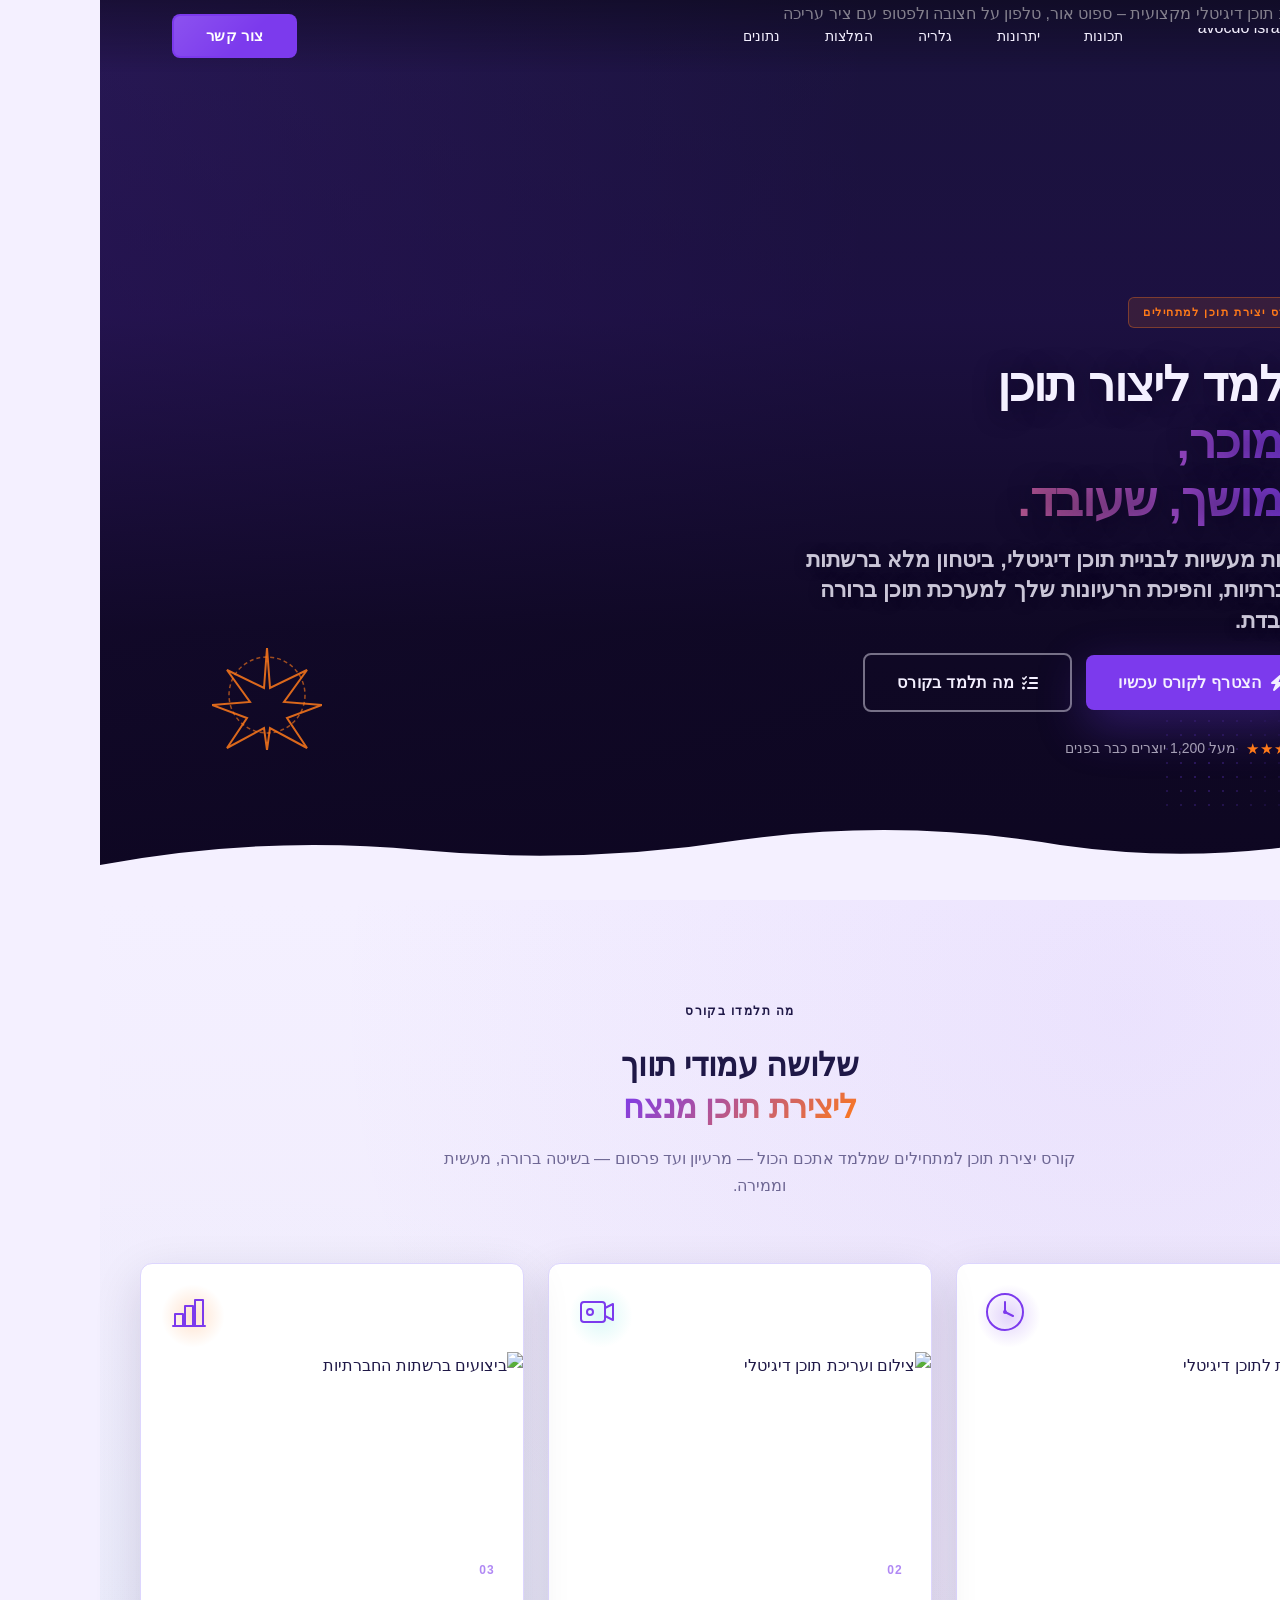
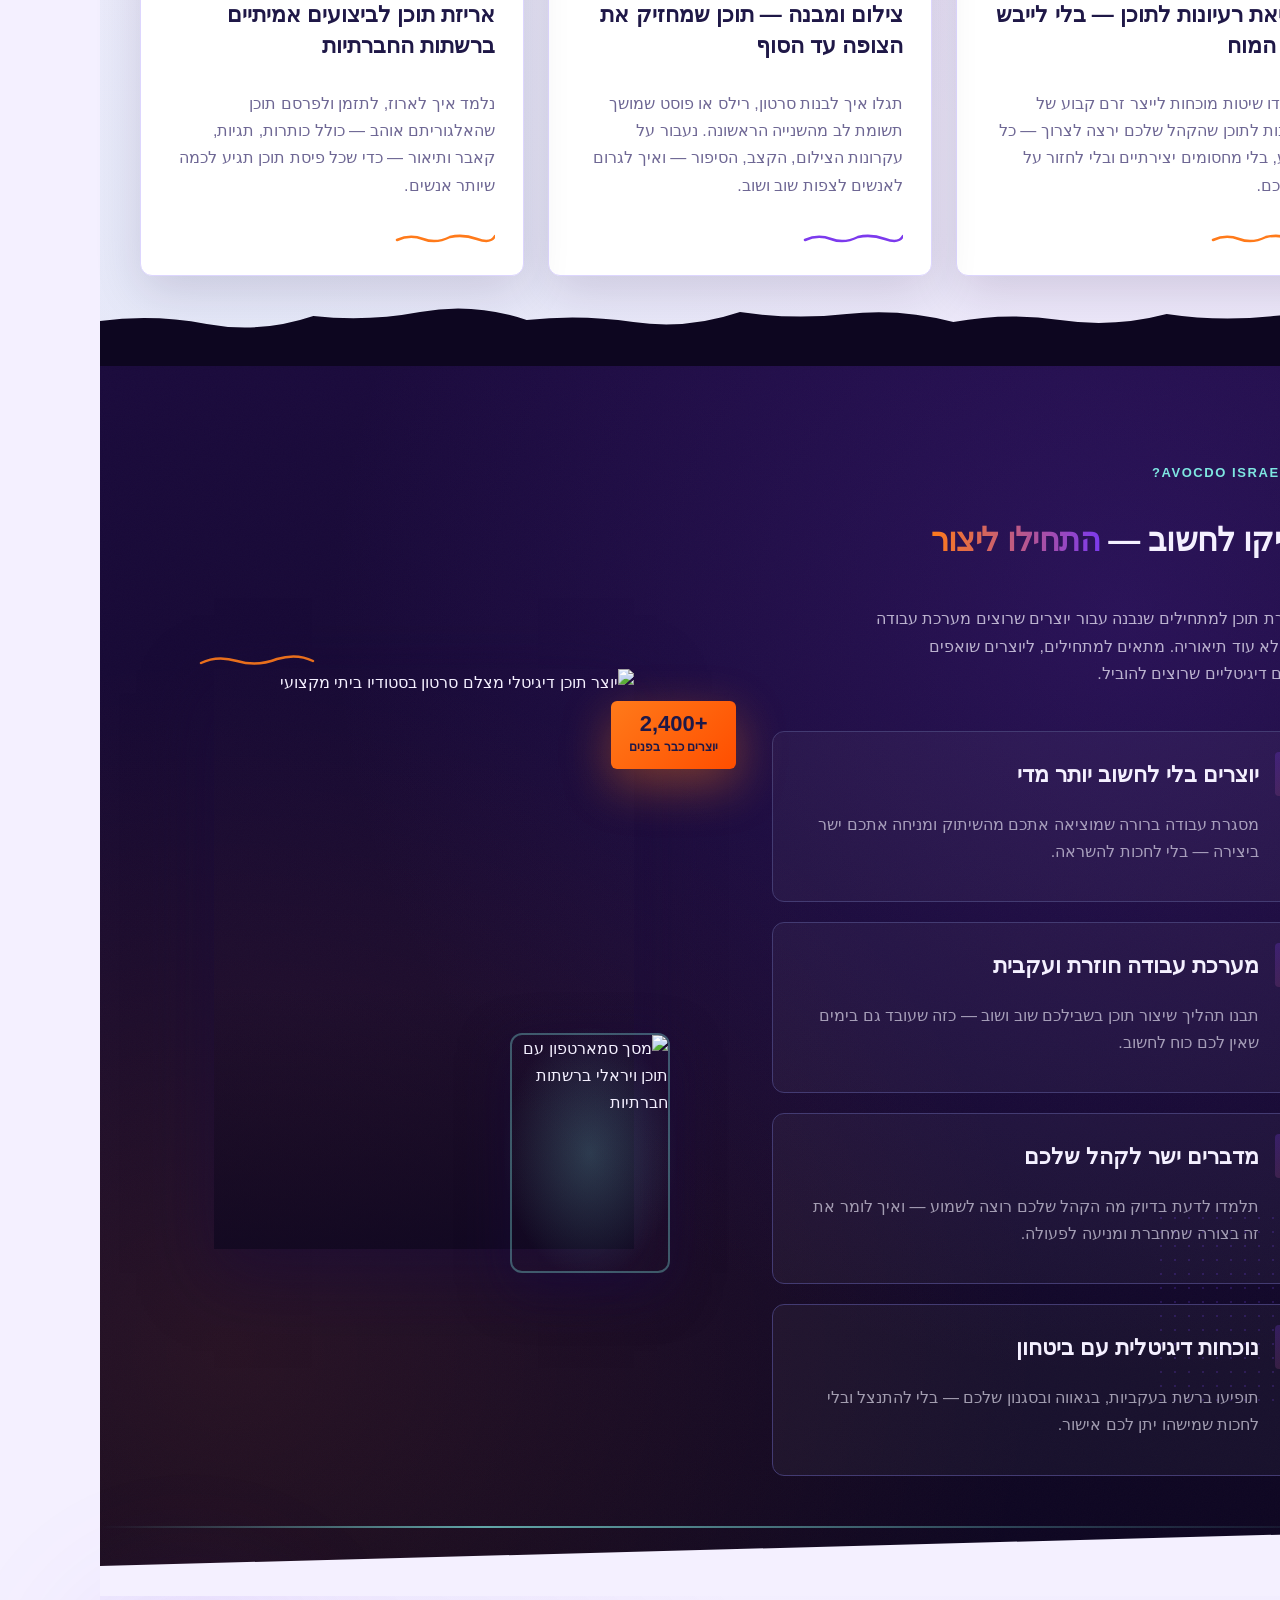
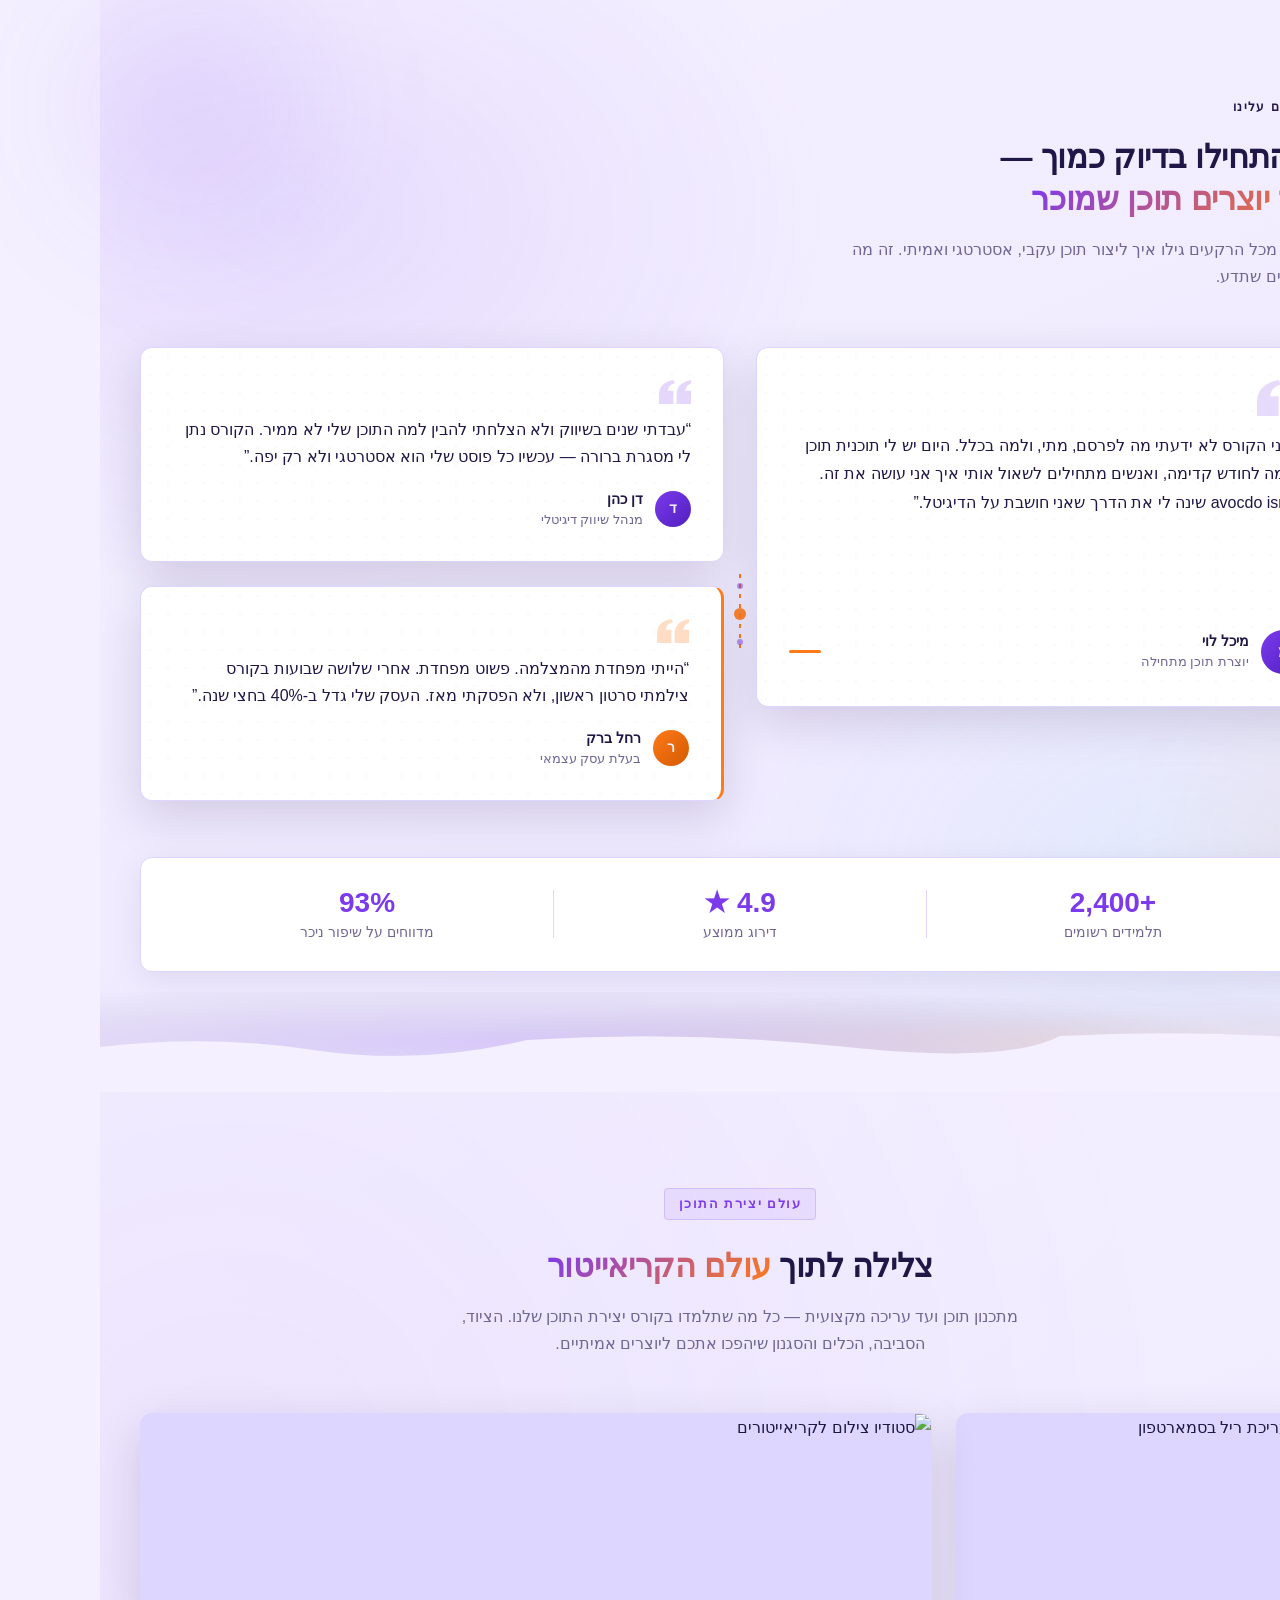
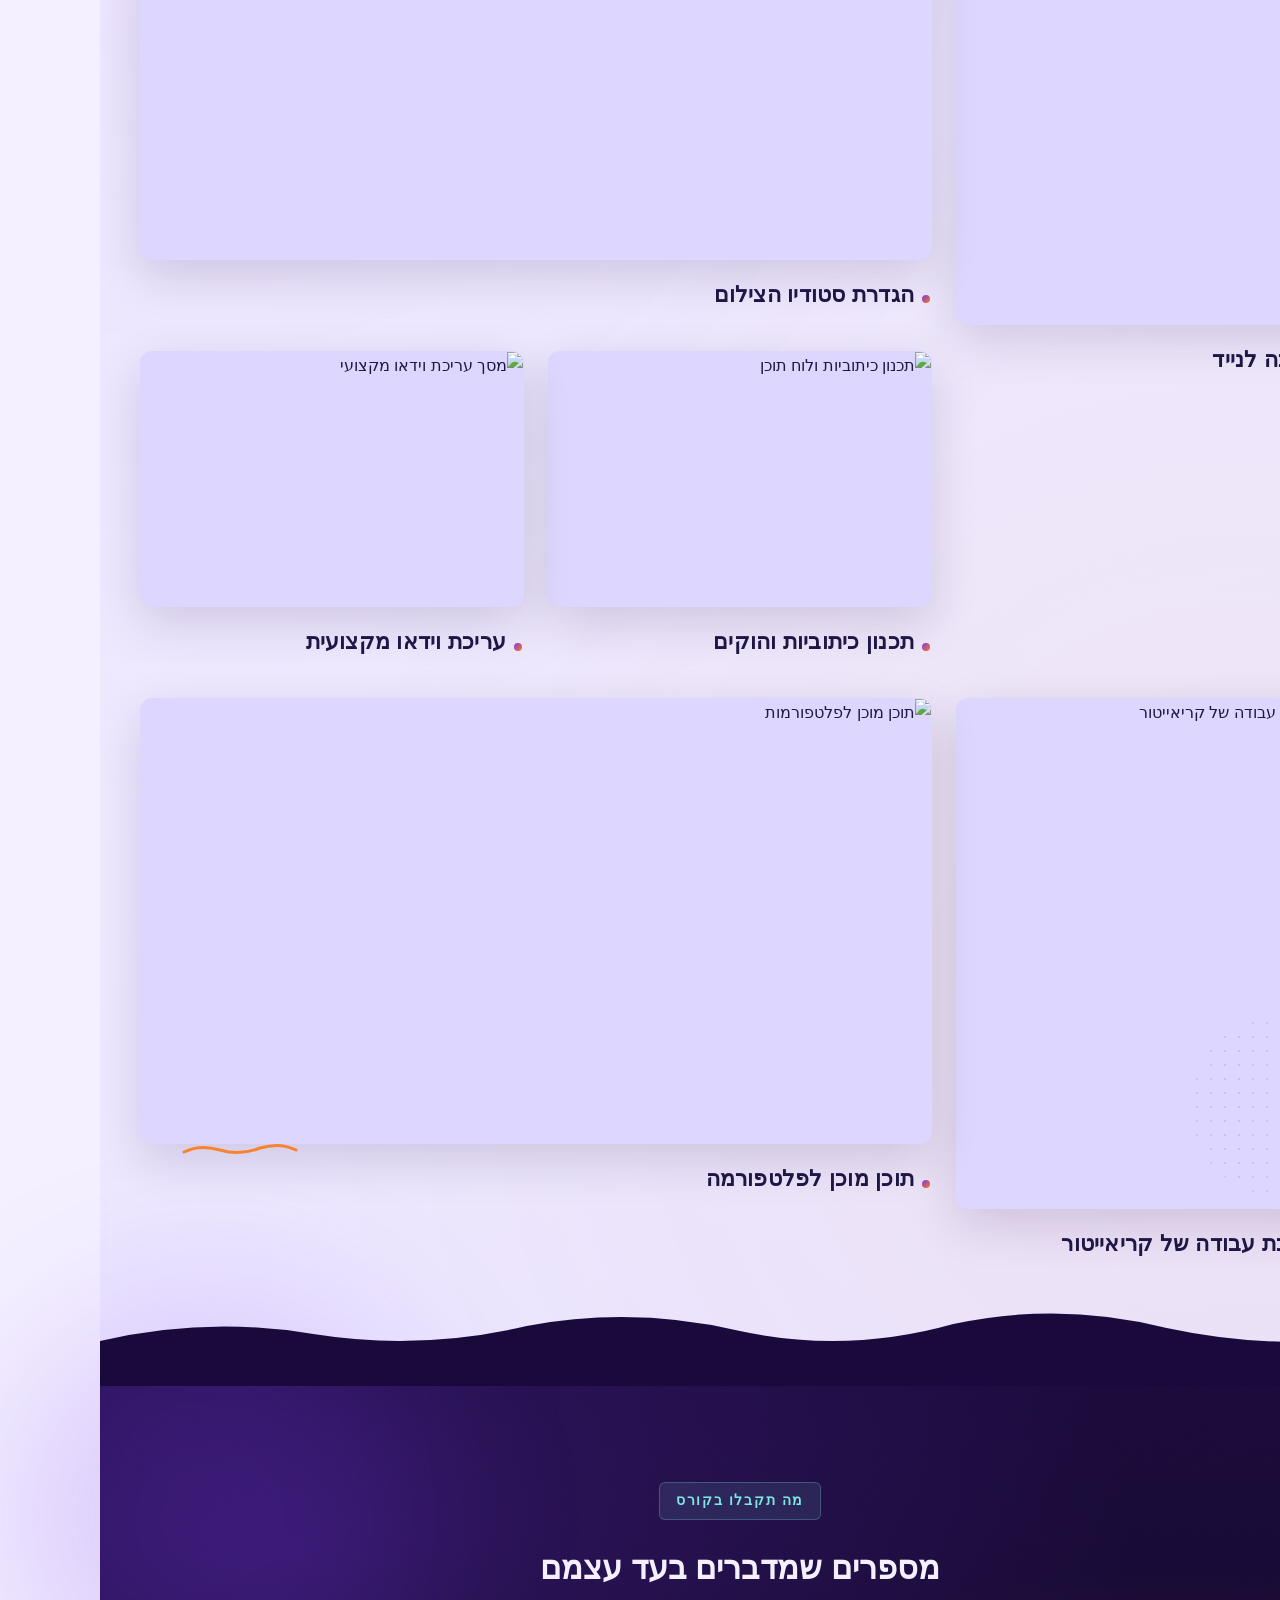
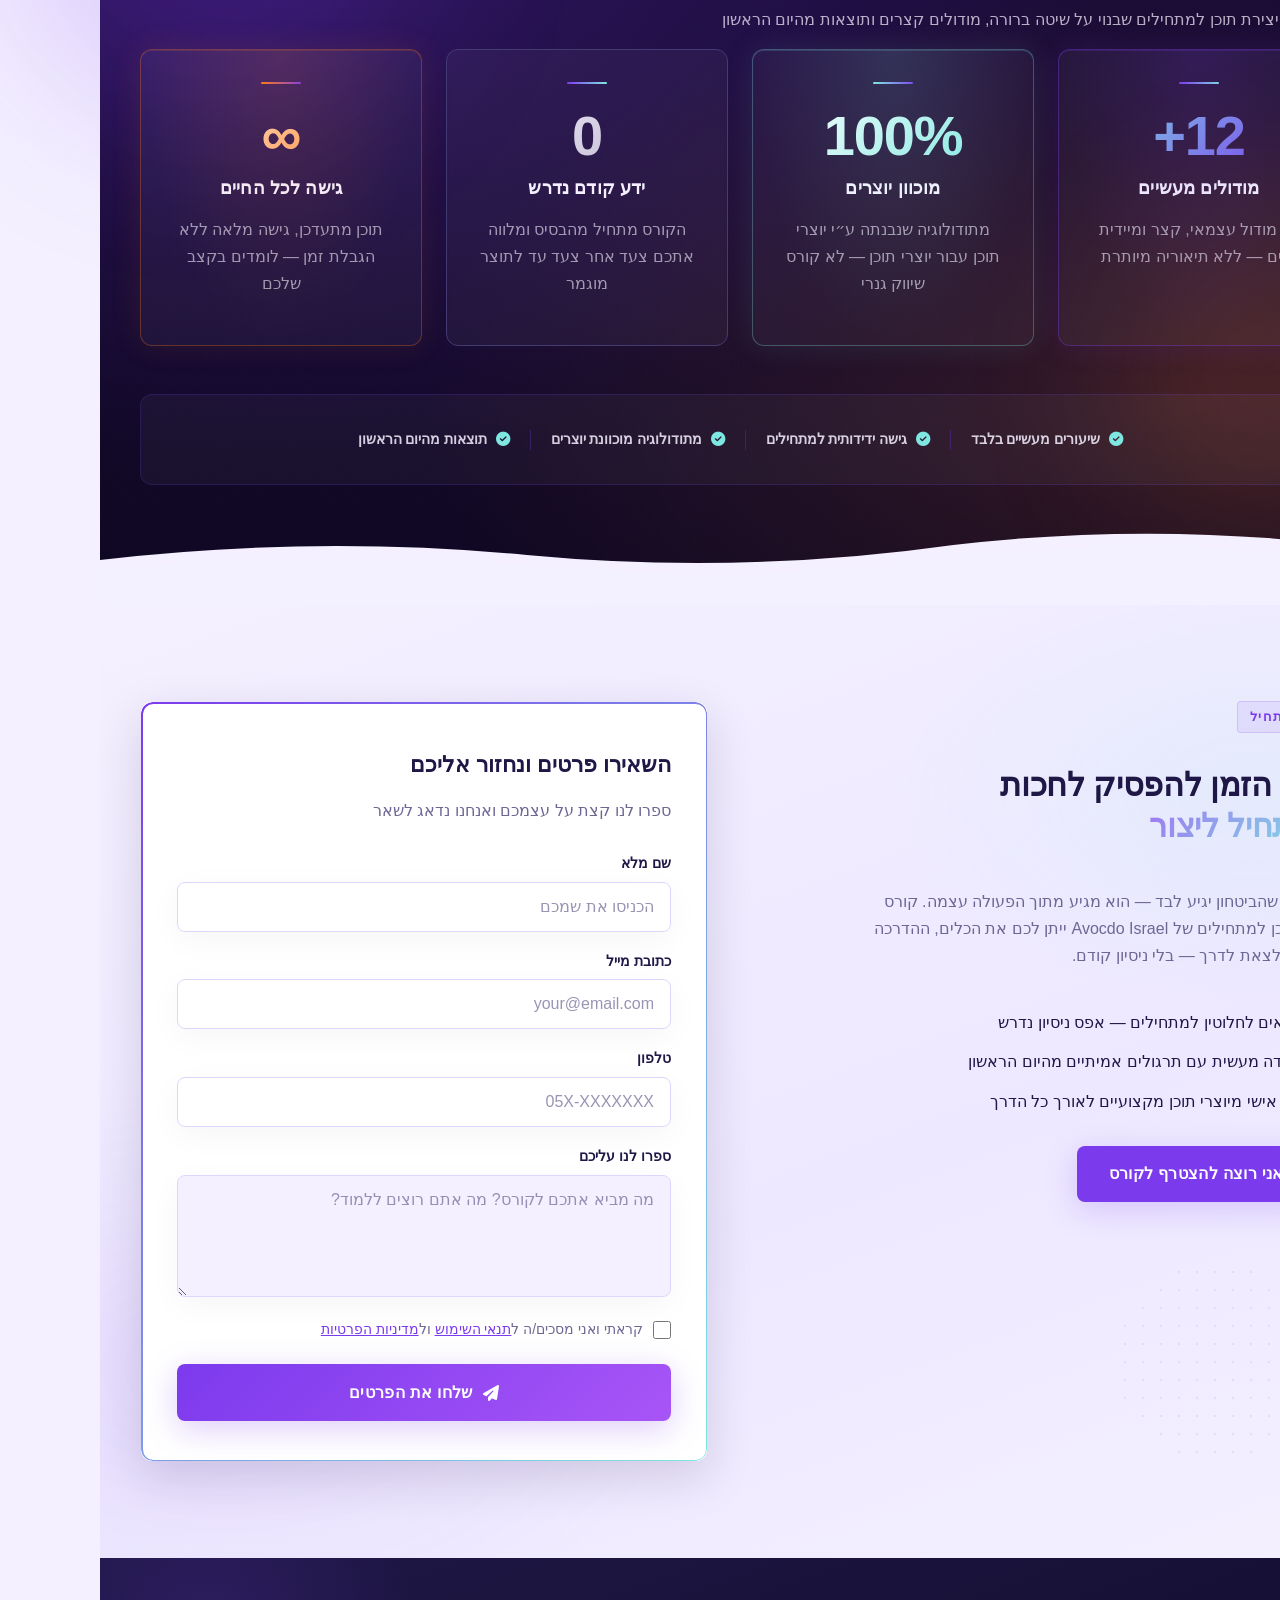
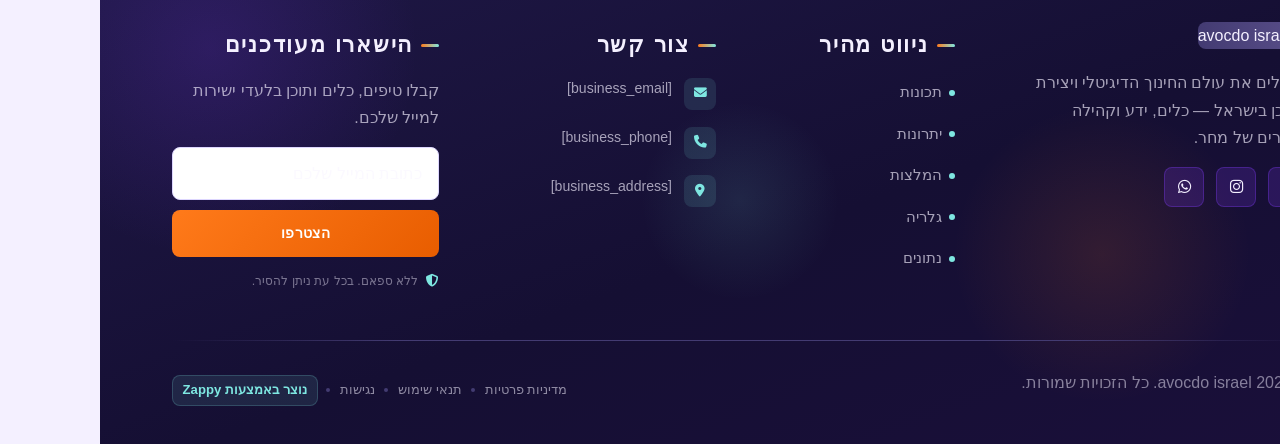
==== commit 0f972d7d: "Background sync: Progressive GitHub Sync" ====
--- a/index.html
+++ b/index.html
@@ -357,13 +357,11 @@
       <a href="/" class="logo-link">
         <img src="/assets/avocdo-israel-logo.webp" alt="avocdo israel" class="logo">
       </a>
-    </div><ul class="nav-menu" id="navMenu"><li><a href="#features">תכונות</a></li><li><a href="#benefits">יתרונות</a></li><li><a href="#testimonials">המלצות</a></li><li><a href="#showcase">גלריה</a></li><li><a href="#stats">נתונים</a></li></ul></div>
-
-    
-
-    <div class="nav-cta-container">
-      <a href="#contact" class="nav-cta-btn">צור קשר</a>
-    </div>
+    </div><ul class="nav-menu" id="navMenu"><li><a href="#features">תכונות</a></li><li><a href="#benefits">יתרונות</a></li><li><a href="#showcase">גלריה</a></li><li><a href="#testimonials">המלצות</a></li><li><a href="#stats">נתונים</a></li></ul></div>
+
+    
+
+    <div class="nav-cta-container"><li class="nav-cta-item"><a href="#contact" class="nav-cta-btn">צור קשר</a></li></div>
   </div>
 </nav>
 <script>
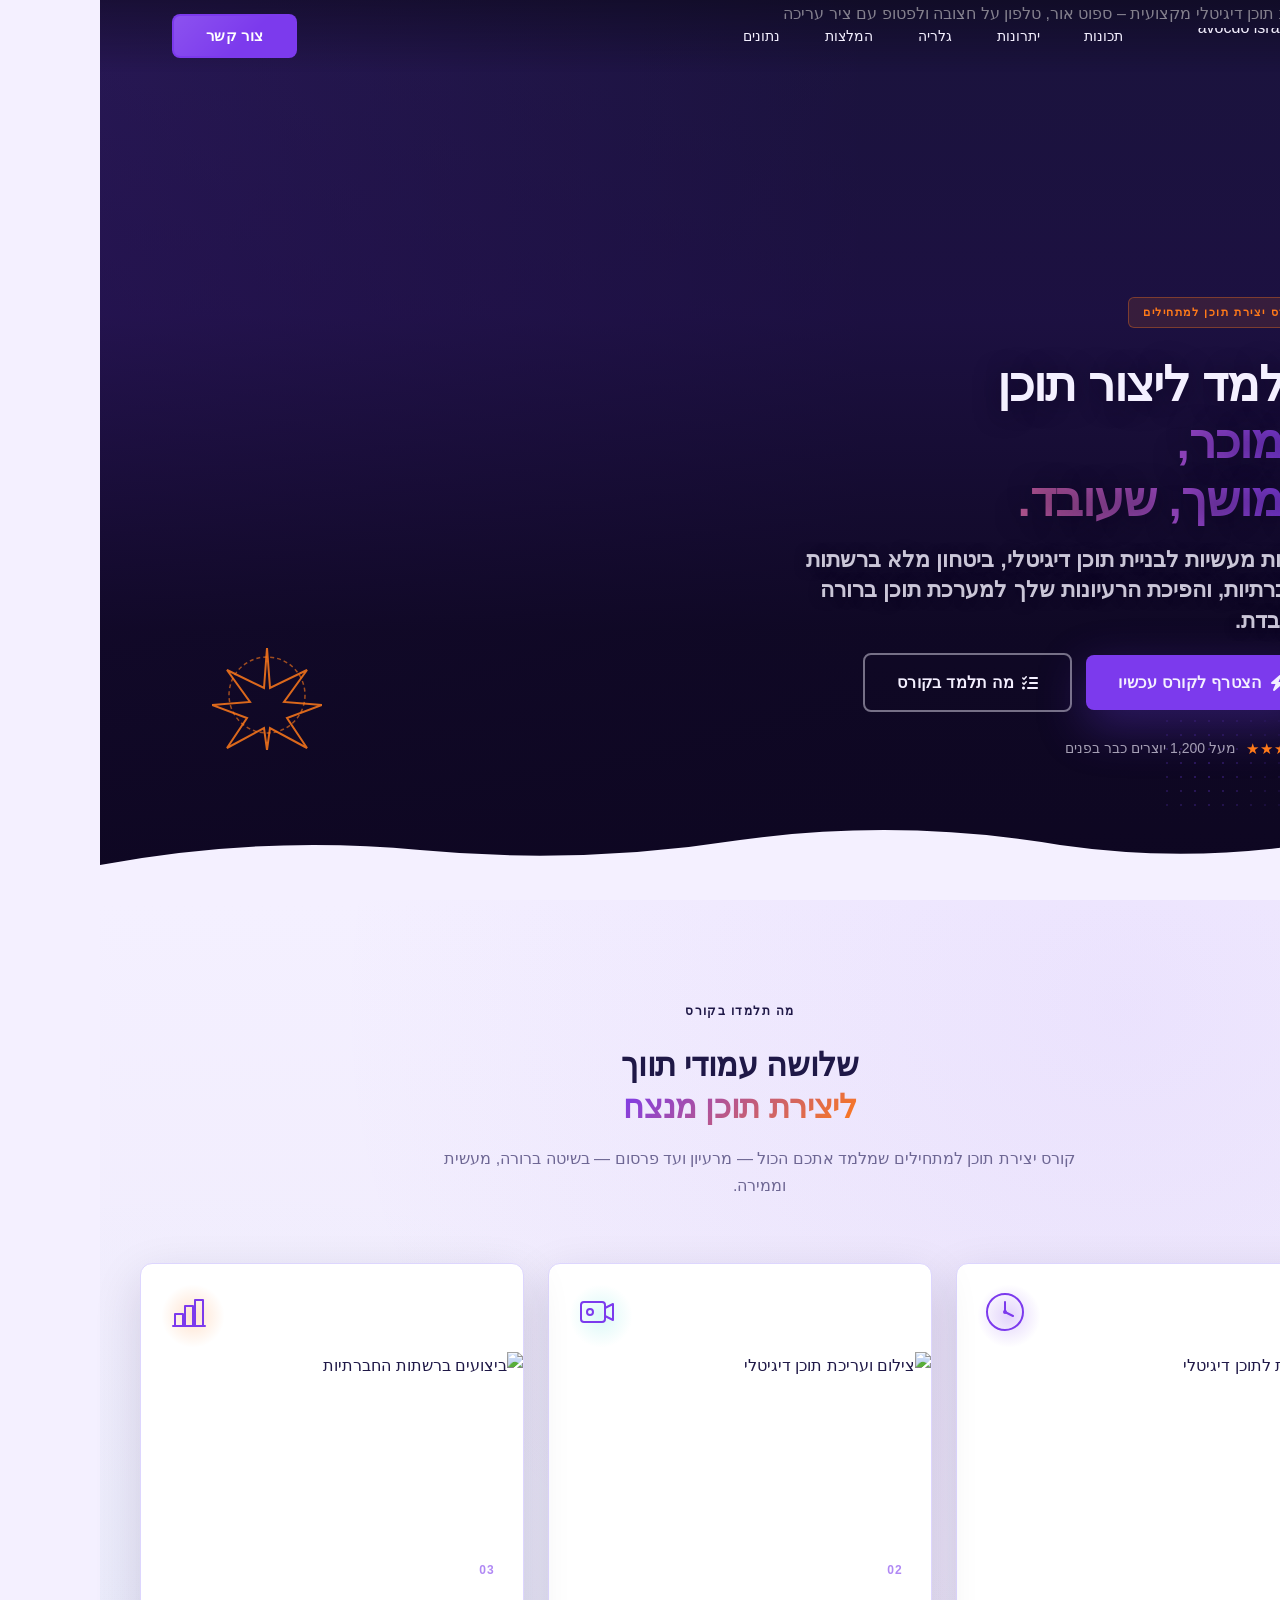
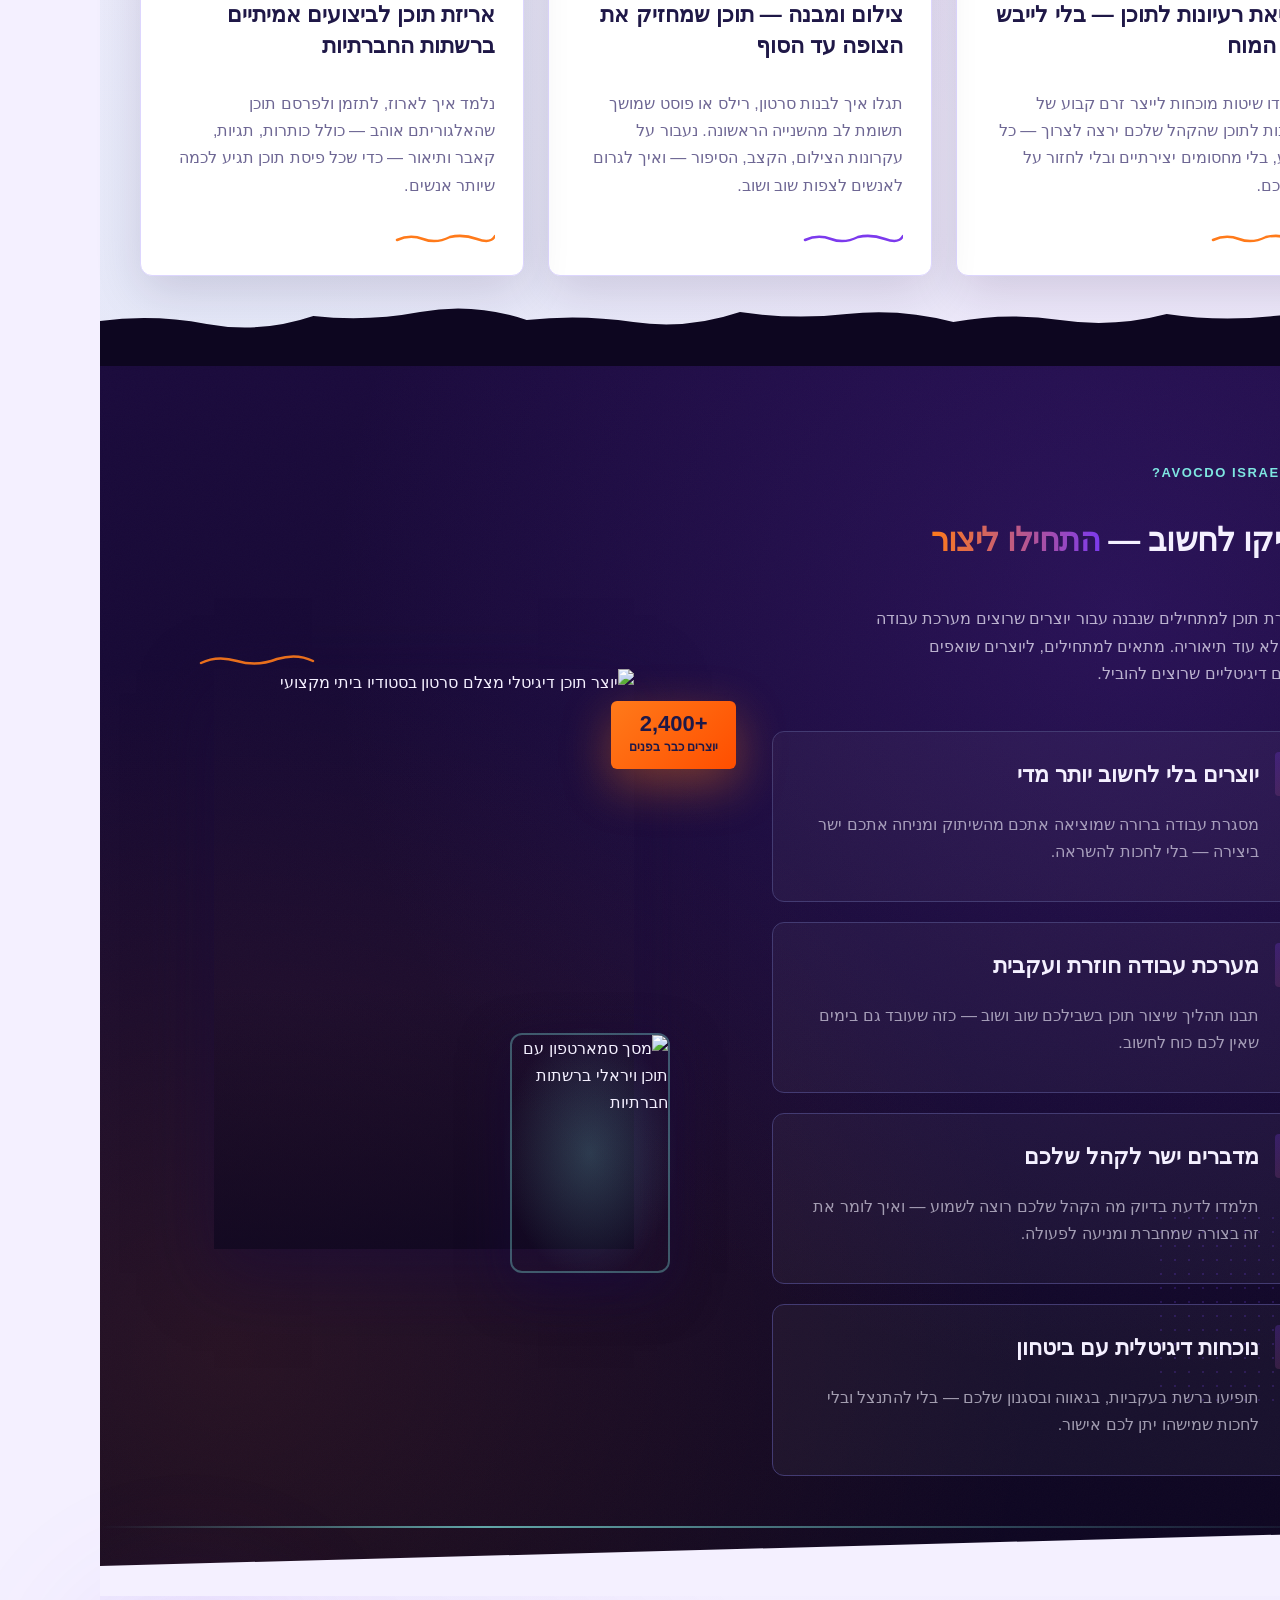
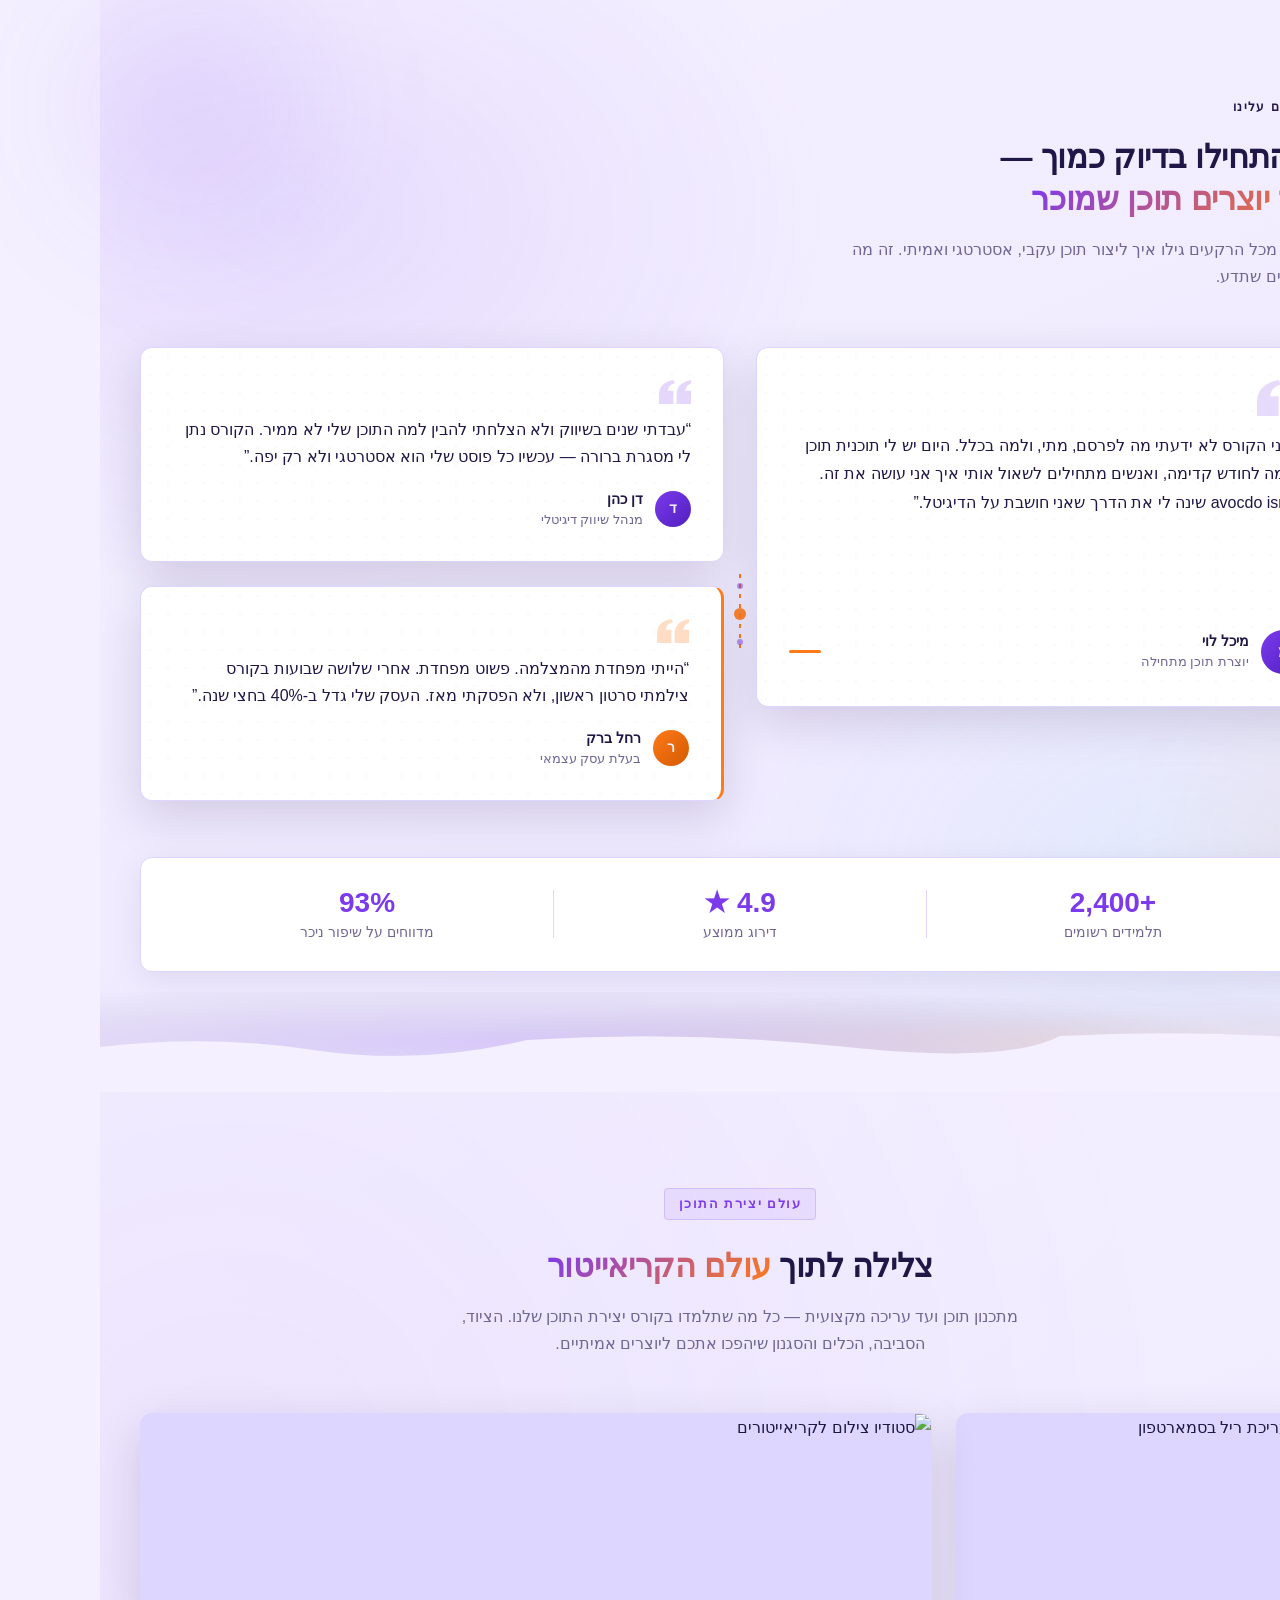
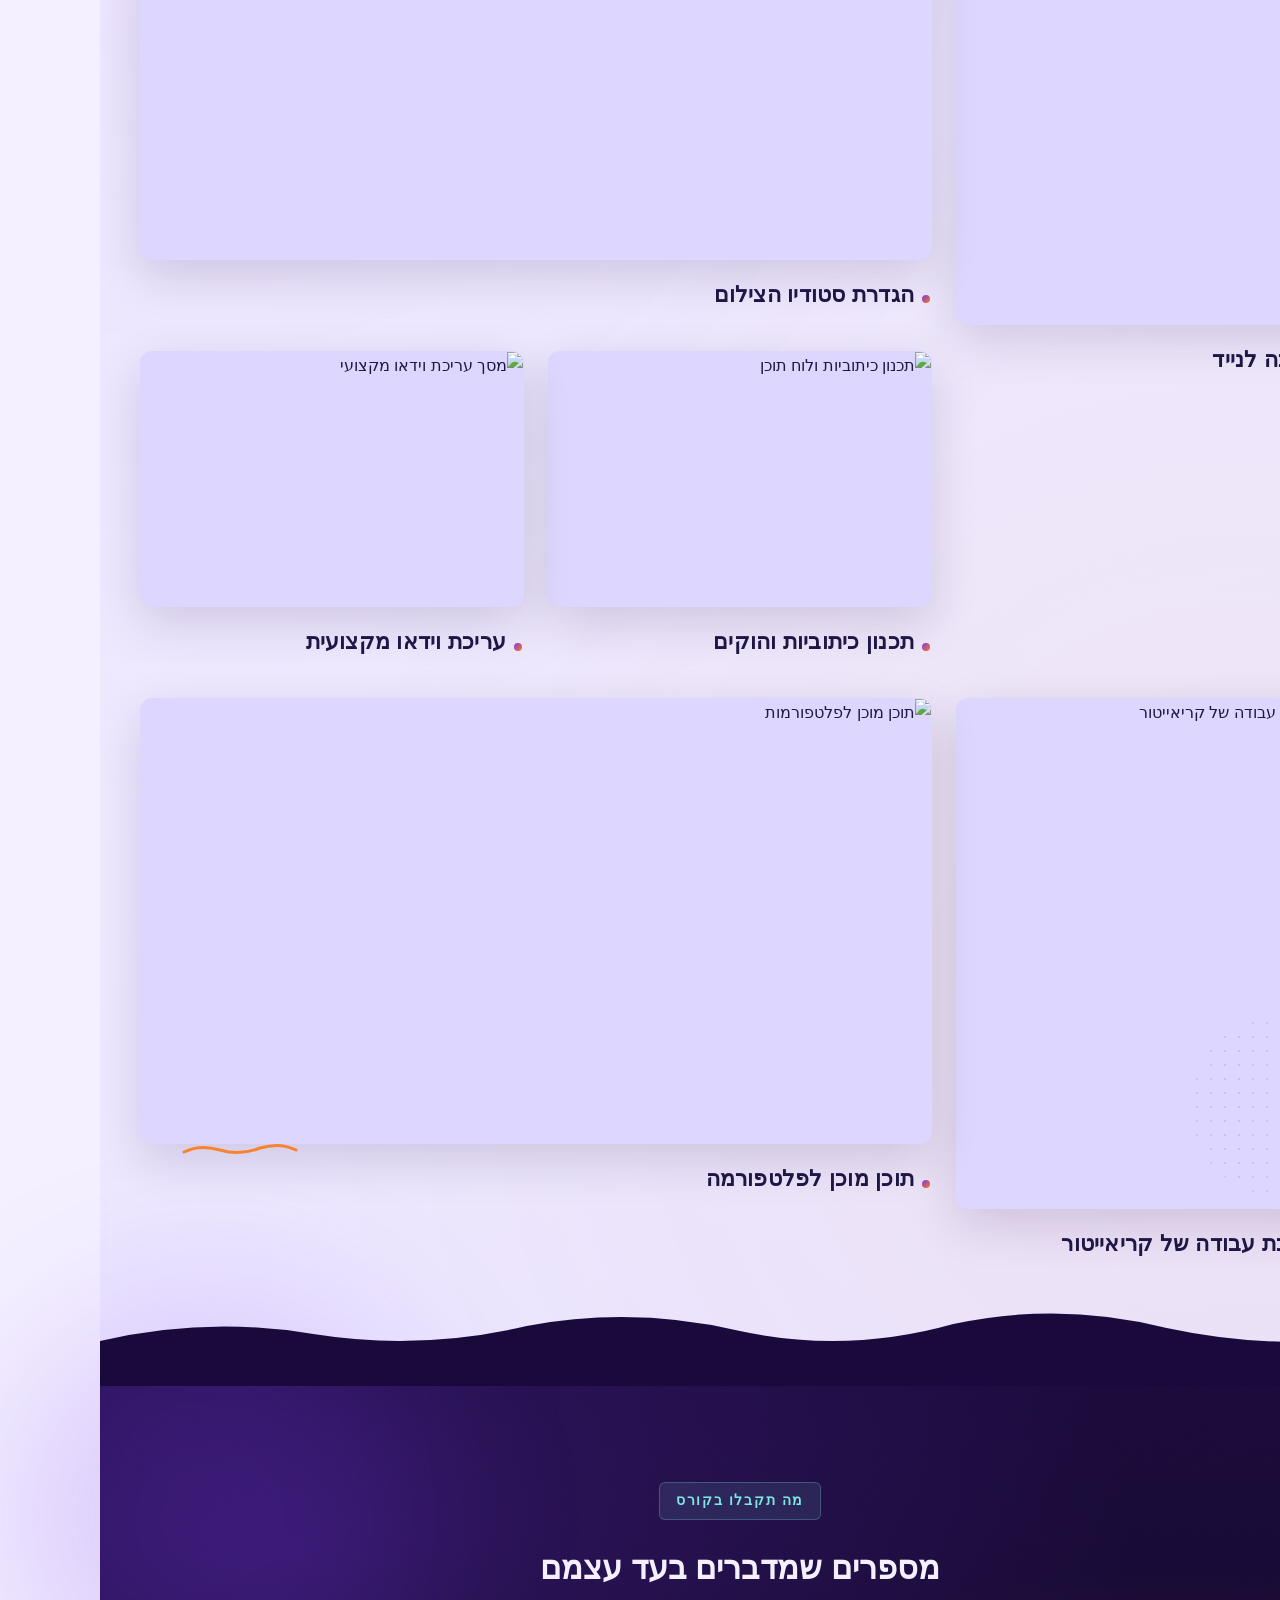
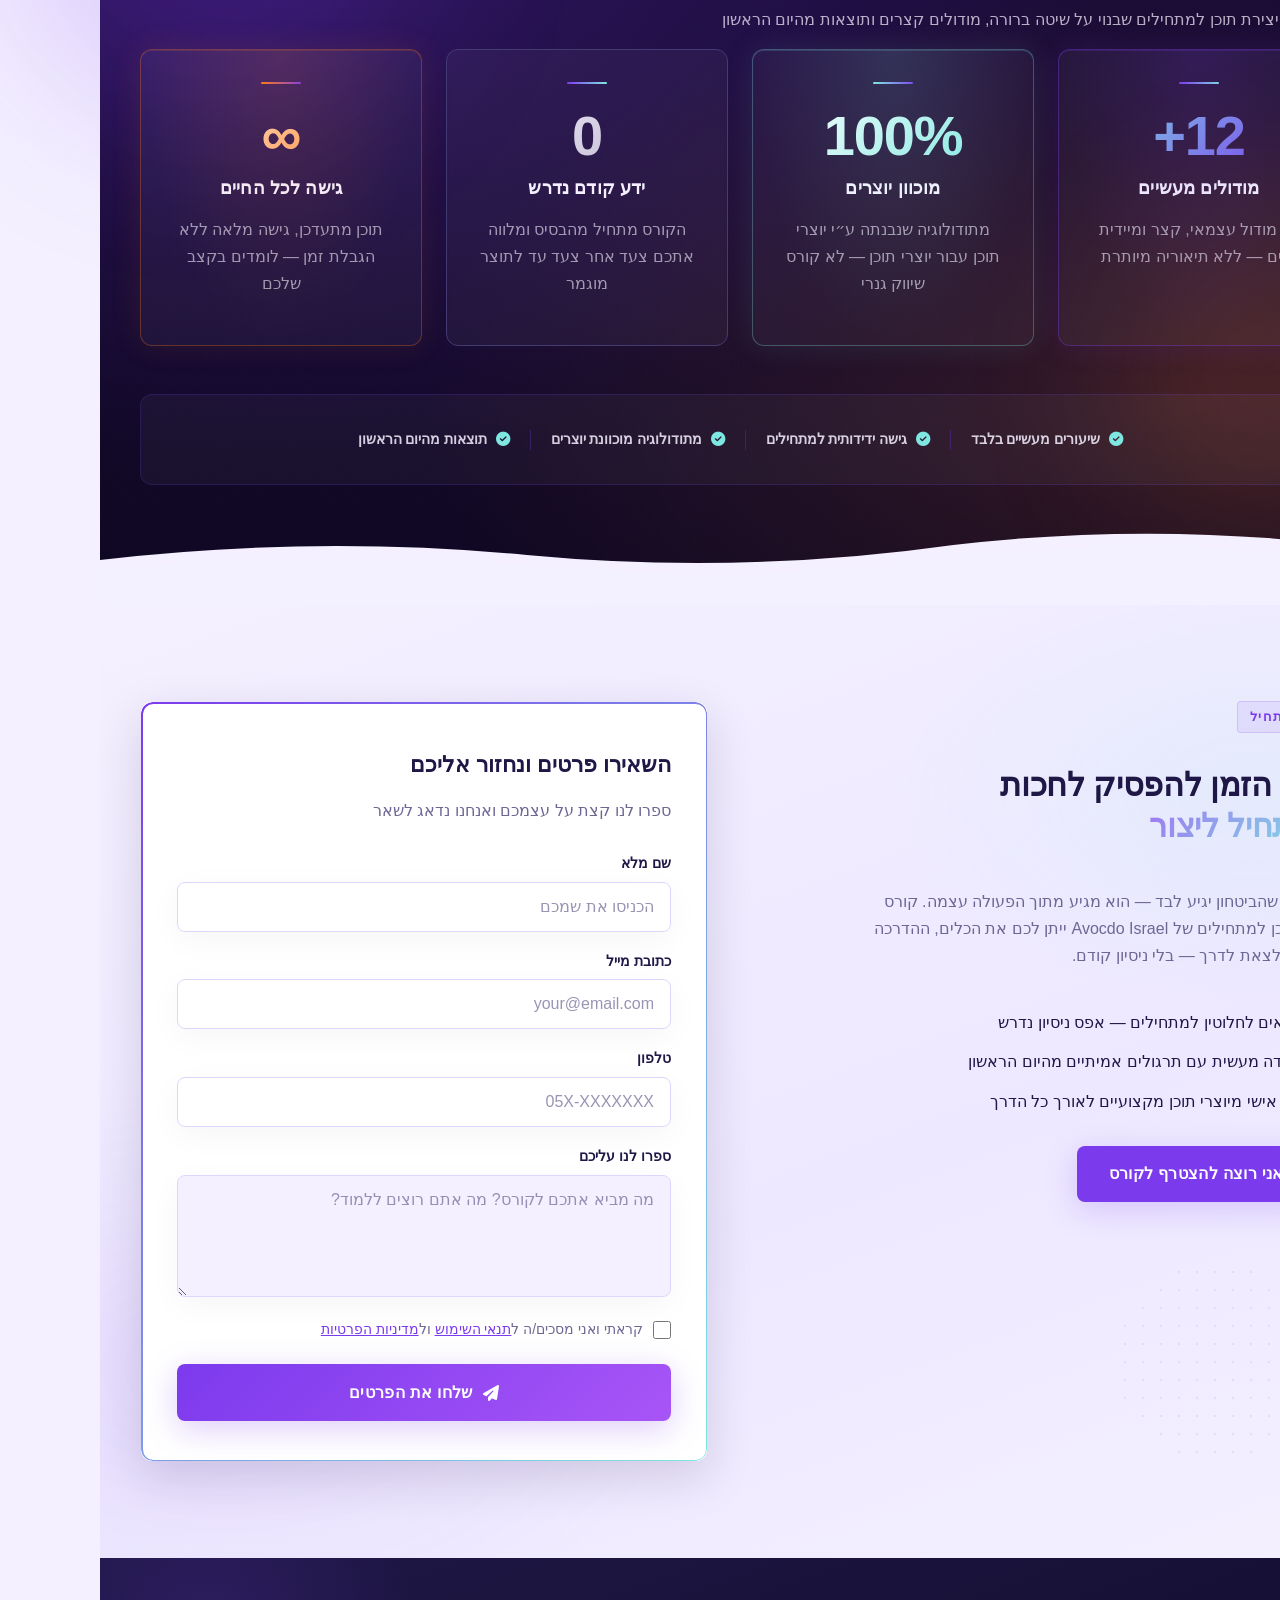
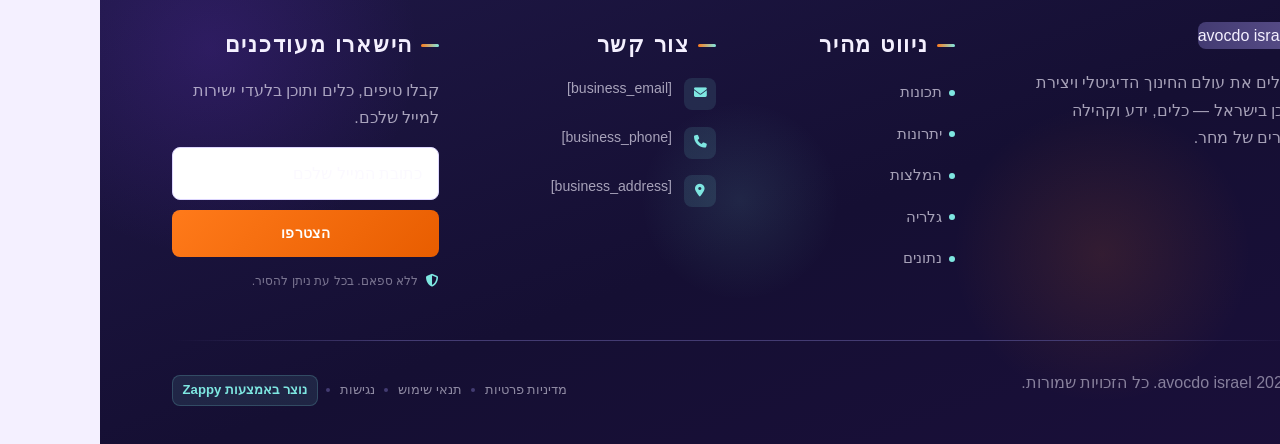
==== commit da41bf63: "Background sync: Progressive GitHub Sync" ====
--- a/index.html
+++ b/index.html
@@ -223,6 +223,7 @@
     <meta name="twitter:card" content="summary_large_image">
     <meta name="twitter:title" content="קורס יצירת תוכן למתחילים — avocdo israel">
     <meta name="twitter:description" content="An online sales website for a content creation course, aimed at teaching people how to create digital content. The business focuses on education in the digital ">
+    <script type="application/ld+json">{"@context":"https://schema.org","@graph":[{"@type":"Organization","@id":"https://avocdo-israel.zappy5.app#organization","name":"avocdo israel","url":"https://avocdo-israel.zappy5.app","description":"An online sales website for a content creation course, aimed at teaching people how to create digital content. The business focuses on education in the digital content space, likely targeting aspiring creators, marketers, or entrepreneurs who want to develop their content creation skills."},{"@type":"WebSite","@id":"https://avocdo-israel.zappy5.app#website","url":"https://avocdo-israel.zappy5.app","name":"avocdo israel","publisher":{"@id":"https://avocdo-israel.zappy5.app#organization"}},{"@type":"ContactPage","@id":"https://avocdo-israel.zappy5.app#contactpage","url":"https://avocdo-israel.zappy5.app","name":"קורס יצירת תוכן למתחילים — avocdo israel","mainEntity":{"@id":"https://avocdo-israel.zappy5.app#organization"},"potentialAction":{"@type":"CommunicateAction","target":{"@type":"EntryPoint","urlTemplate":"https://avocdo-israel.zappy5.app/api/email/contact-form","actionPlatform":["http/method=POST"],"contentType":"application/json"},"instrument":[{"@type":"PropertyValue","name":"name","propertyID":"text","valueRequired":true,"description":"הכניסו את שמכם"},{"@type":"PropertyValue","name":"email","propertyID":"email","valueRequired":true,"description":"your@email.com"},{"@type":"PropertyValue","name":"phone","propertyID":"tel","valueRequired":false,"description":"05X-XXXXXXX"},{"@type":"PropertyValue","name":"message","propertyID":"textarea","valueRequired":false,"description":"מה מביא אתכם לקורס? מה אתם רוצים ללמוד?"},{"@type":"PropertyValue","name":"privacy_consent","propertyID":"checkbox","valueRequired":true}]}}]}</script>
     <meta property="og:type" content="website">
   <meta property="og:locale" content="he_IL">
   
@@ -1510,9 +1511,9 @@
         </a>
         <p class="footer-tagline">מובילים את עולם החינוך הדיגיטלי ויצירת התוכן בישראל — כלים, ידע וקהילה ליוצרים של מחר.</p>
         <div class="footer-social">
-          <a href="[facebook_handle]" aria-label="Facebook" class="social-link"><i class="fab fa-facebook-f"></i></a>
-          <a href="[instagram_handle]" aria-label="Instagram" class="social-link"><i class="fab fa-instagram"></i></a>
-          <a href="[whatsapp_handle]" aria-label="WhatsApp" class="social-link"><i class="fab fa-whatsapp"></i></a>
+          <a href="#" aria-label="Facebook" class="social-link" style="display:none !important;"><i class="fab fa-facebook-f"></i></a>
+          <a href="#" aria-label="Instagram" class="social-link" style="display:none !important;"><i class="fab fa-instagram"></i></a>
+          <a href="#" aria-label="WhatsApp" class="social-link" style="display:none !important;"><i class="fab fa-whatsapp"></i></a>
         </div>
       </div>
 
--- a/styles.css
+++ b/styles.css
@@ -6319,6 +6319,67 @@
 ._access-icon {
   display: flex !important;
 }
+
+/* ZAPPY_MOBILE_NAV_ICON_ALIGNMENT_FIX */
+/* ZAPPY_MOBILE_NAV_ICON_ALIGNMENT_FIX_V2 */
+/* Keep mobile hamburger / phone buttons vertically centered even when the
+   generated navbar's children are all absolute/fixed and the navbar would
+   otherwise collapse to the top edge. */
+@media (max-width: 768px) {
+  .navbar,
+  nav.navbar {
+    min-height: 70px !important;
+  }
+
+  .navbar > .mobile-toggle,
+  nav.navbar > .mobile-toggle,
+  .navbar .mobile-toggle,
+  nav.navbar .mobile-toggle,
+  #mobileToggle,
+  .navbar > .phone-header-btn,
+  nav.navbar > .phone-header-btn,
+  .navbar .phone-header-btn,
+  nav.navbar .phone-header-btn {
+    position: absolute !important;
+    top: 0 !important;
+    bottom: 0 !important;
+    transform: none !important;
+    margin-top: auto !important;
+    margin-bottom: auto !important;
+    align-self: center !important;
+    align-items: center !important;
+    justify-content: center !important;
+    line-height: 0 !important;
+  }
+
+  .navbar > .mobile-toggle,
+  nav.navbar > .mobile-toggle,
+  .navbar .mobile-toggle,
+  nav.navbar .mobile-toggle,
+  #mobileToggle {
+    display: flex !important;
+  }
+
+  html:not([data-zappy-site-type="ecommerce"]) .navbar > .phone-header-btn,
+  html:not([data-zappy-site-type="ecommerce"]) nav.navbar > .phone-header-btn,
+  html:not([data-zappy-site-type="ecommerce"]) .navbar .phone-header-btn,
+  html:not([data-zappy-site-type="ecommerce"]) nav.navbar .phone-header-btn {
+    display: flex !important;
+  }
+
+  html[data-zappy-site-type="ecommerce"] .phone-header-btn,
+  body[data-zappy-site-type="ecommerce"] .phone-header-btn,
+  html[data-zappy-site-type="ecommerce"] header .phone-header-btn,
+  html[data-zappy-site-type="ecommerce"] nav .phone-header-btn {
+    display: none !important;
+    visibility: hidden !important;
+    width: 0 !important;
+    height: 0 !important;
+    min-width: 0 !important;
+    overflow: hidden !important;
+  }
+}
+
 /* mobile-submenu-overflow-fix */
 @media (max-width: 768px) {
   .navbar .sub-menu.mobile-expanded,
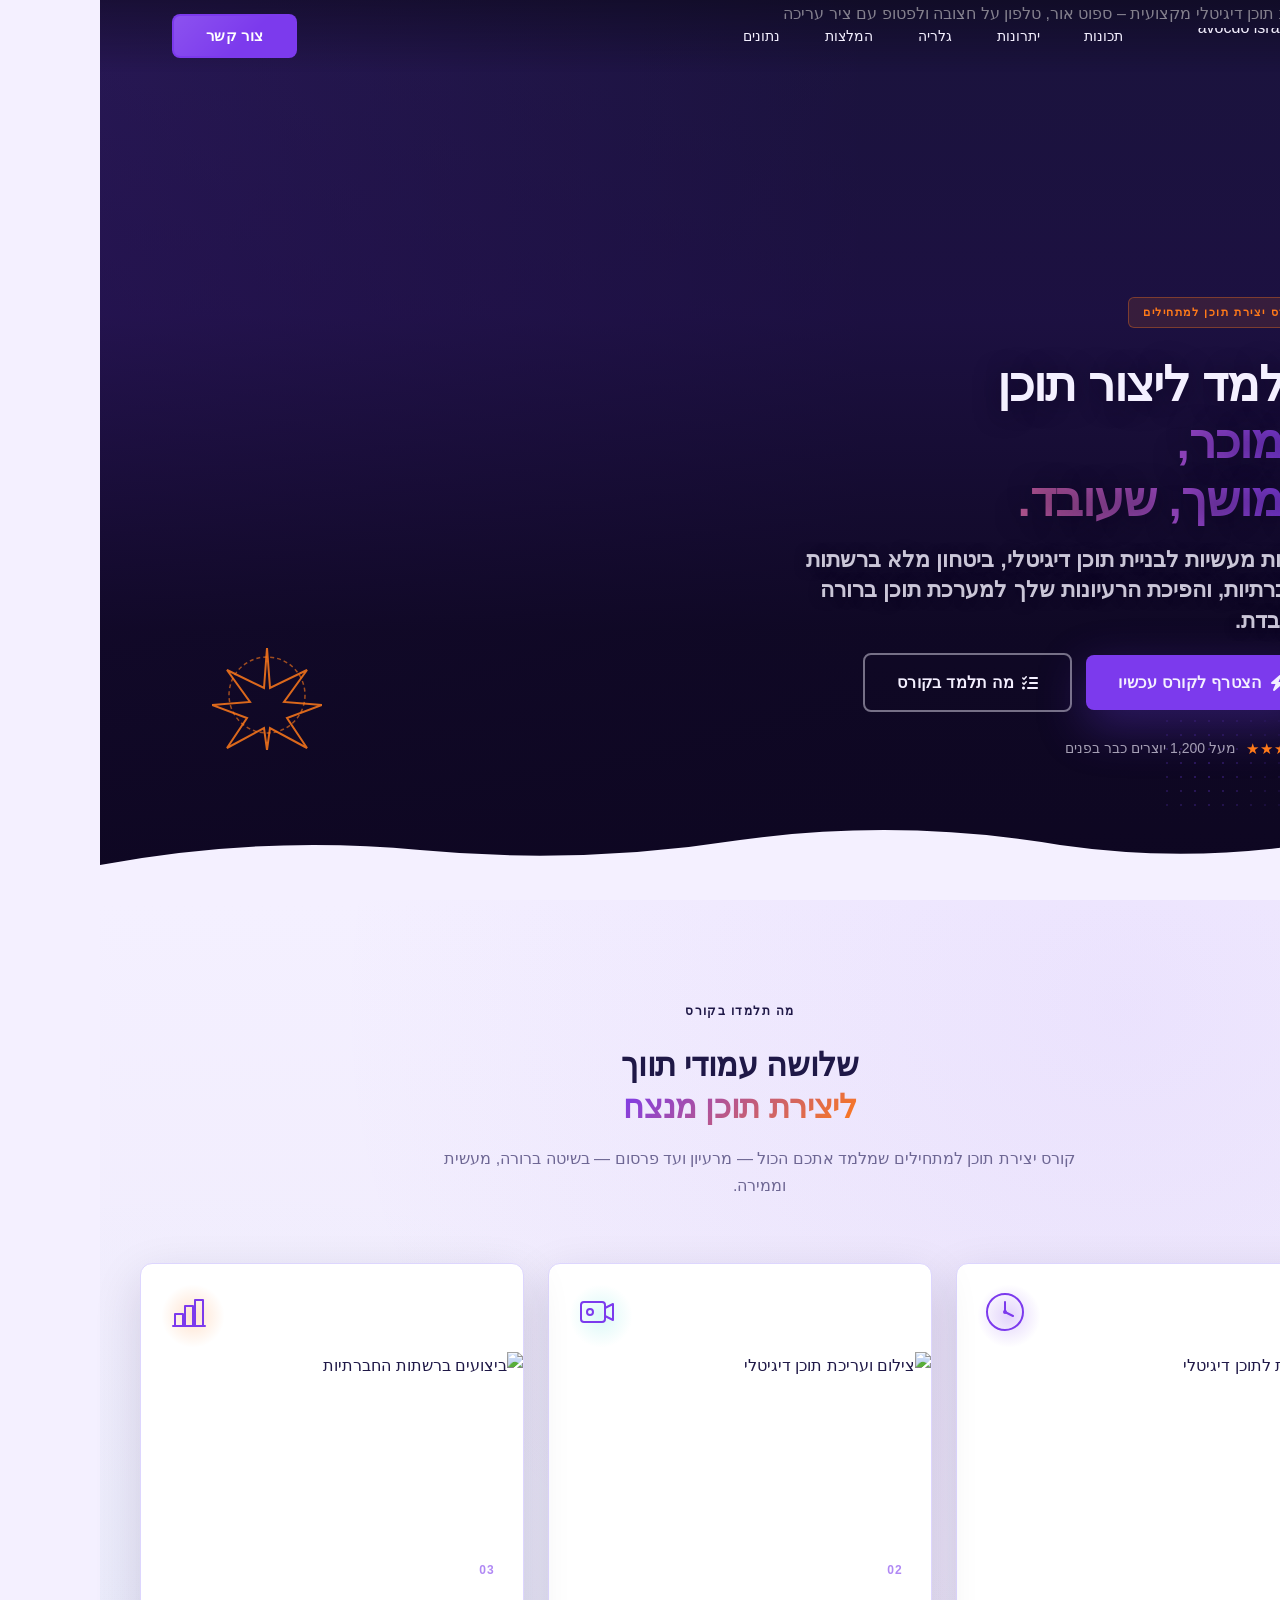
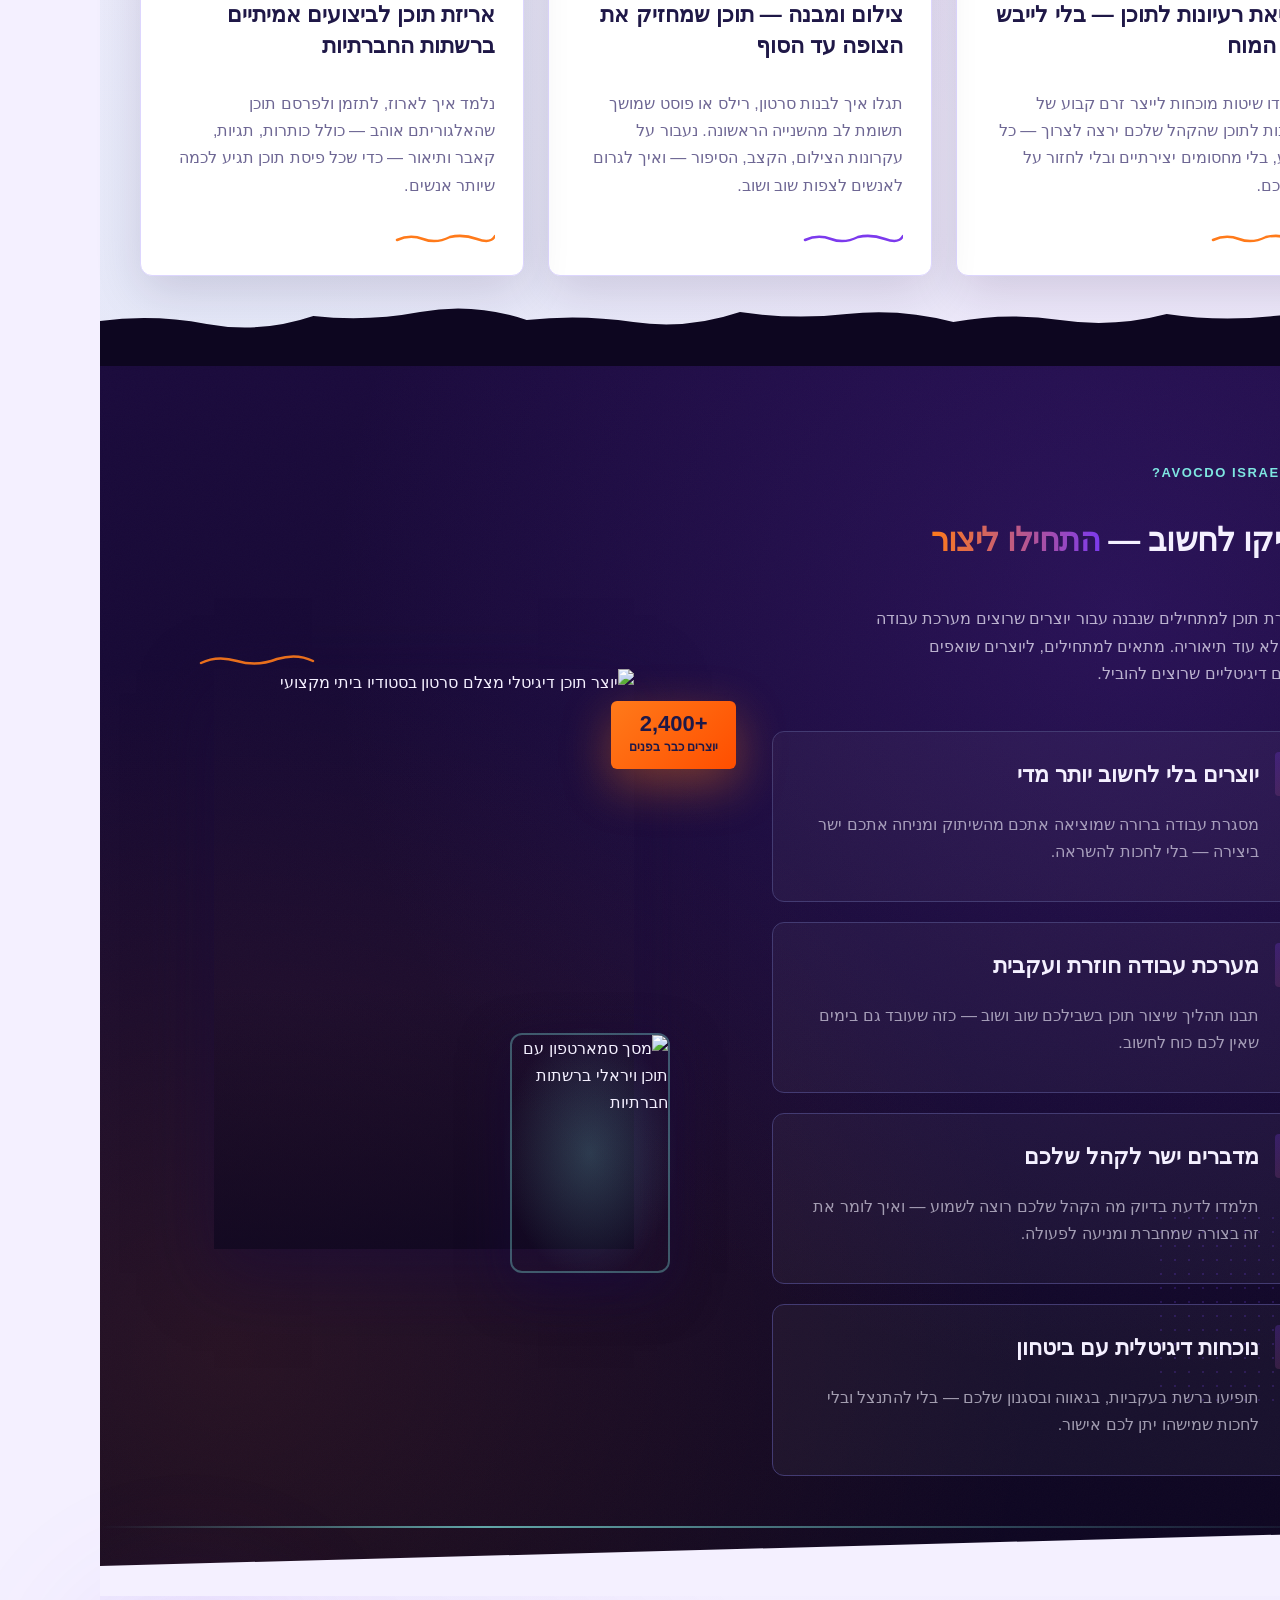
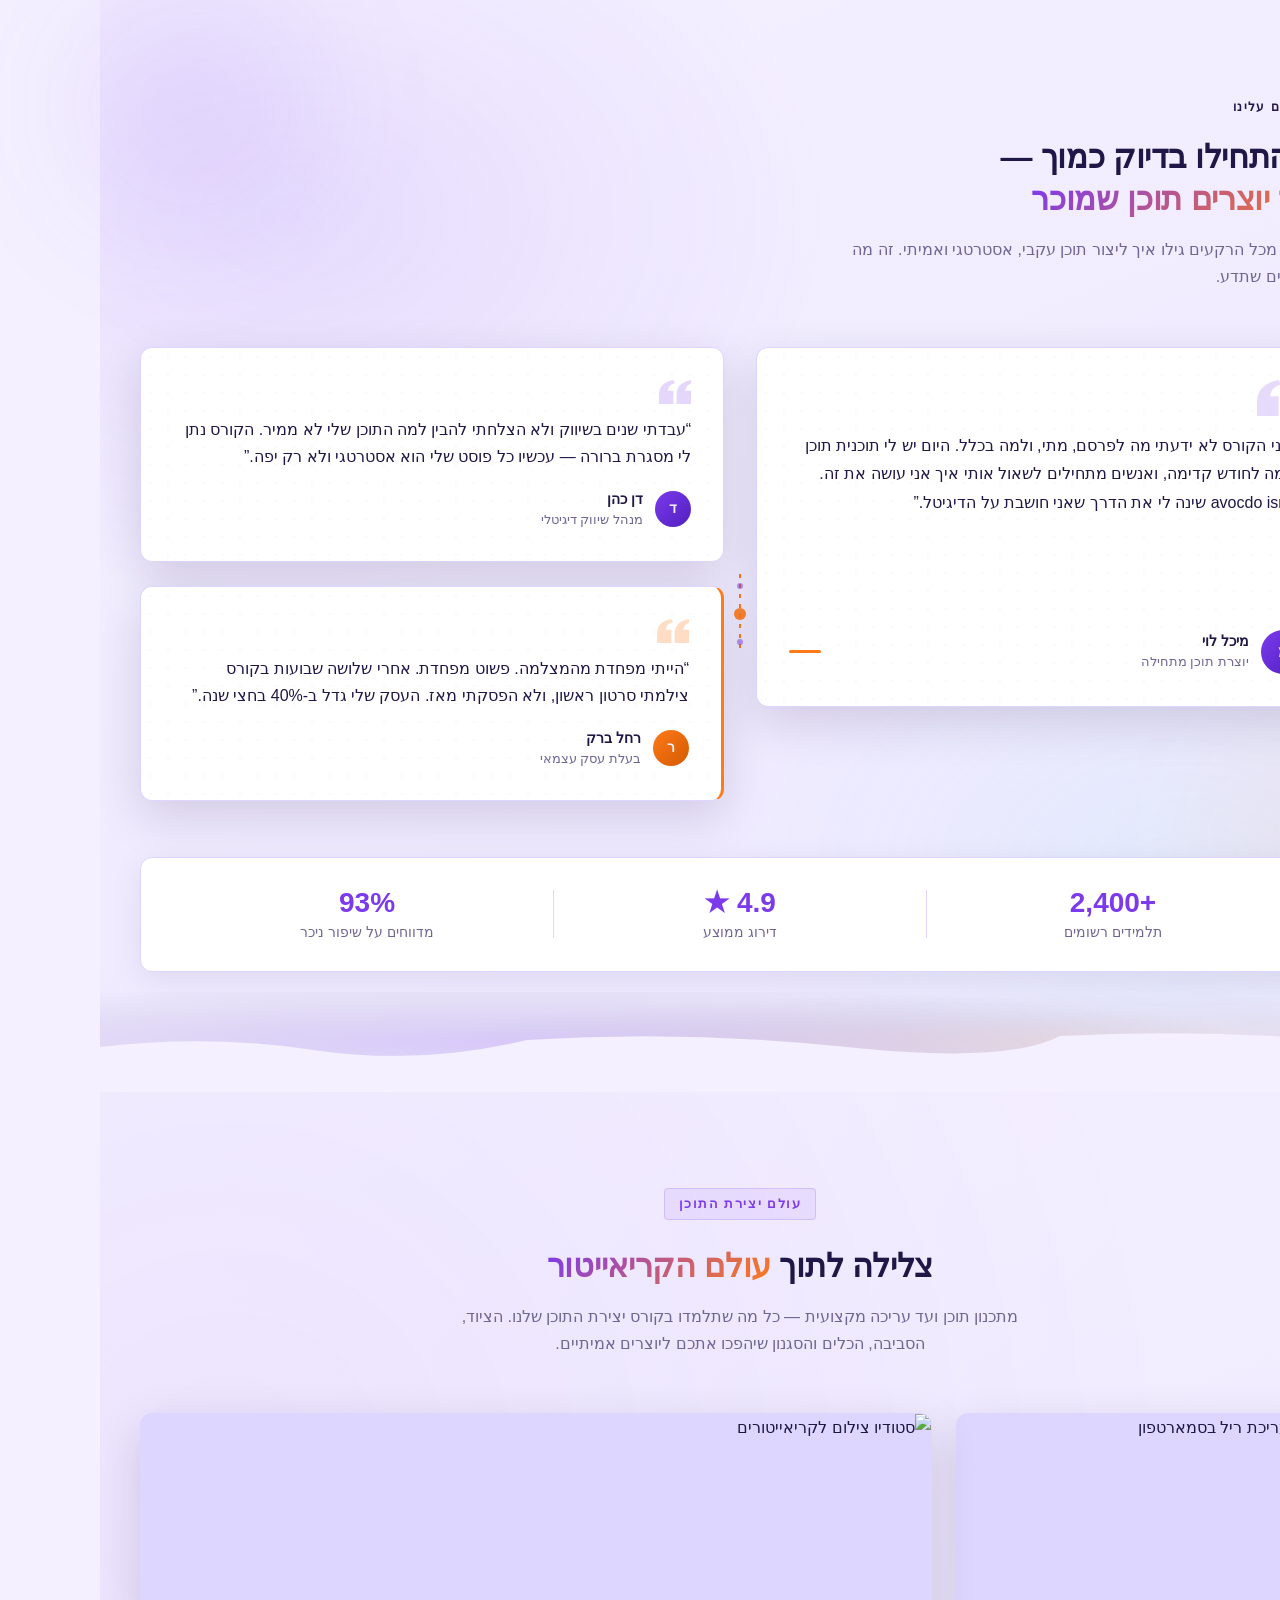
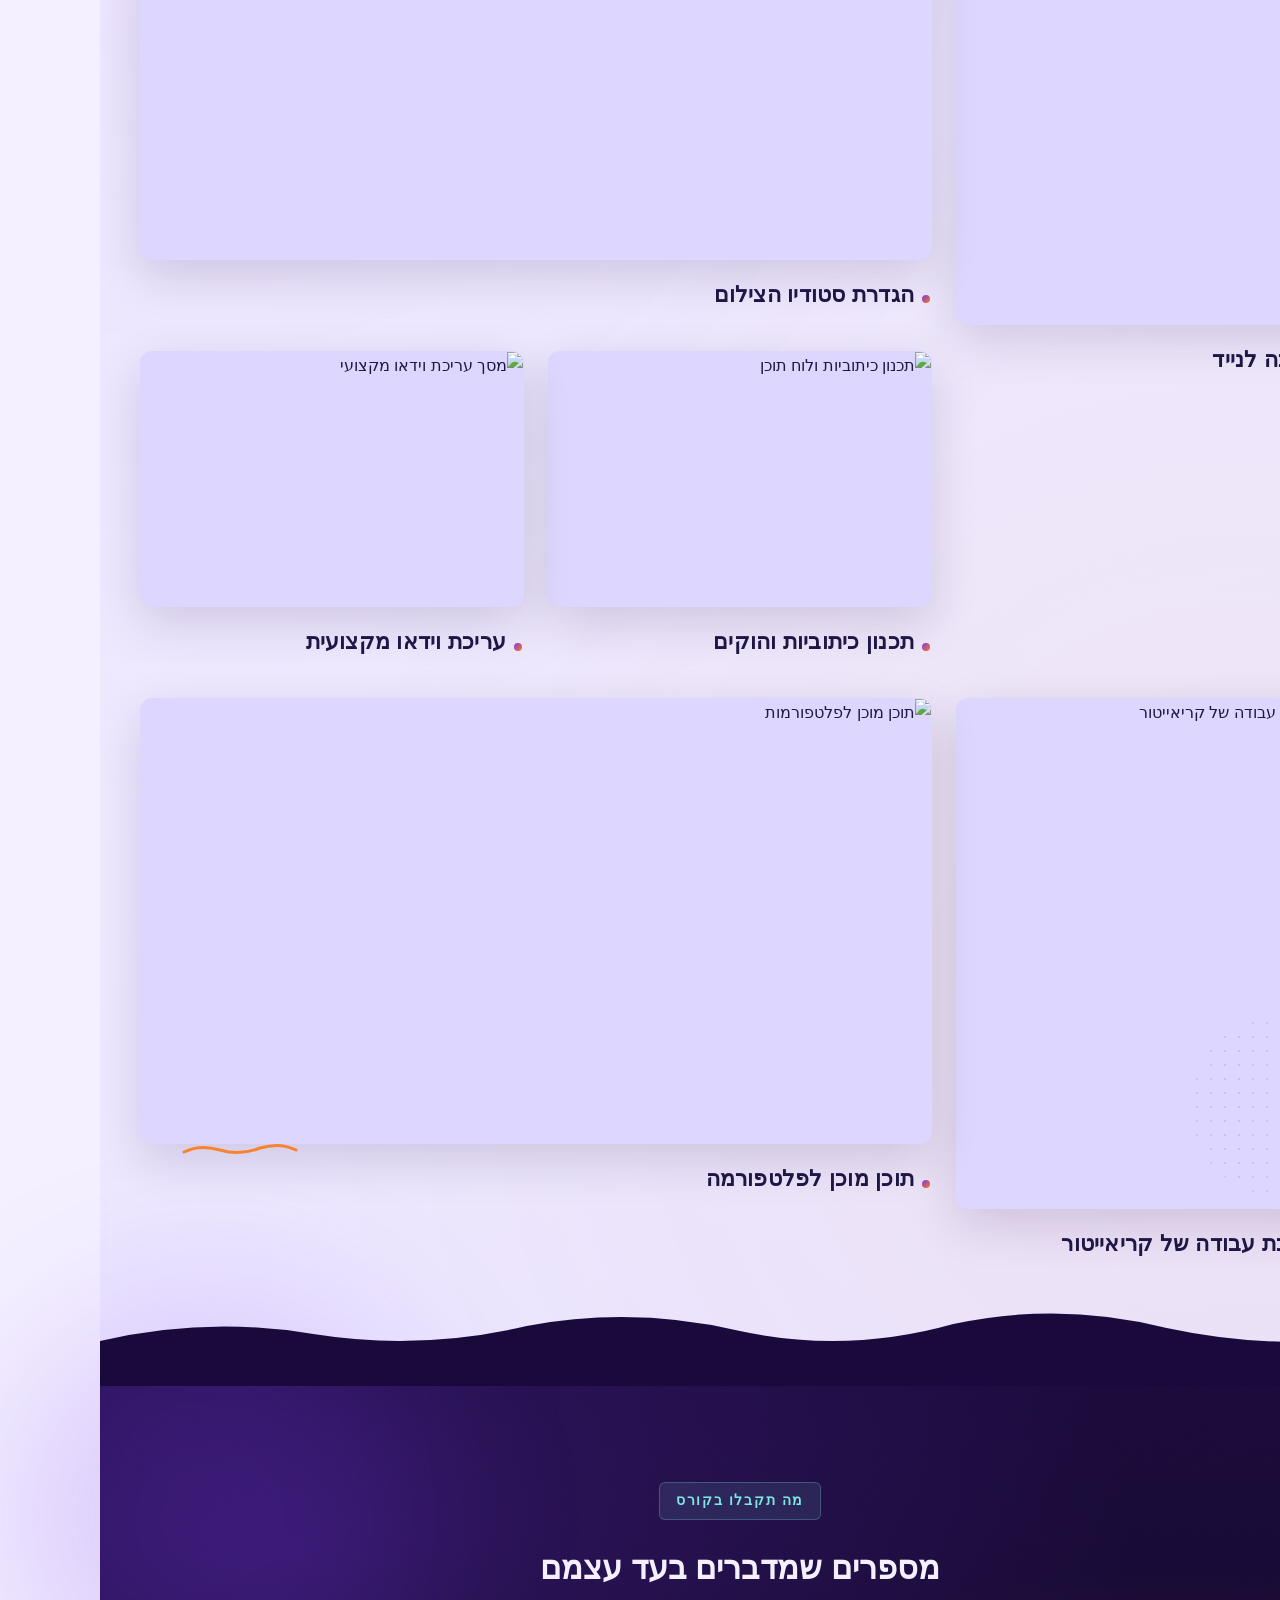
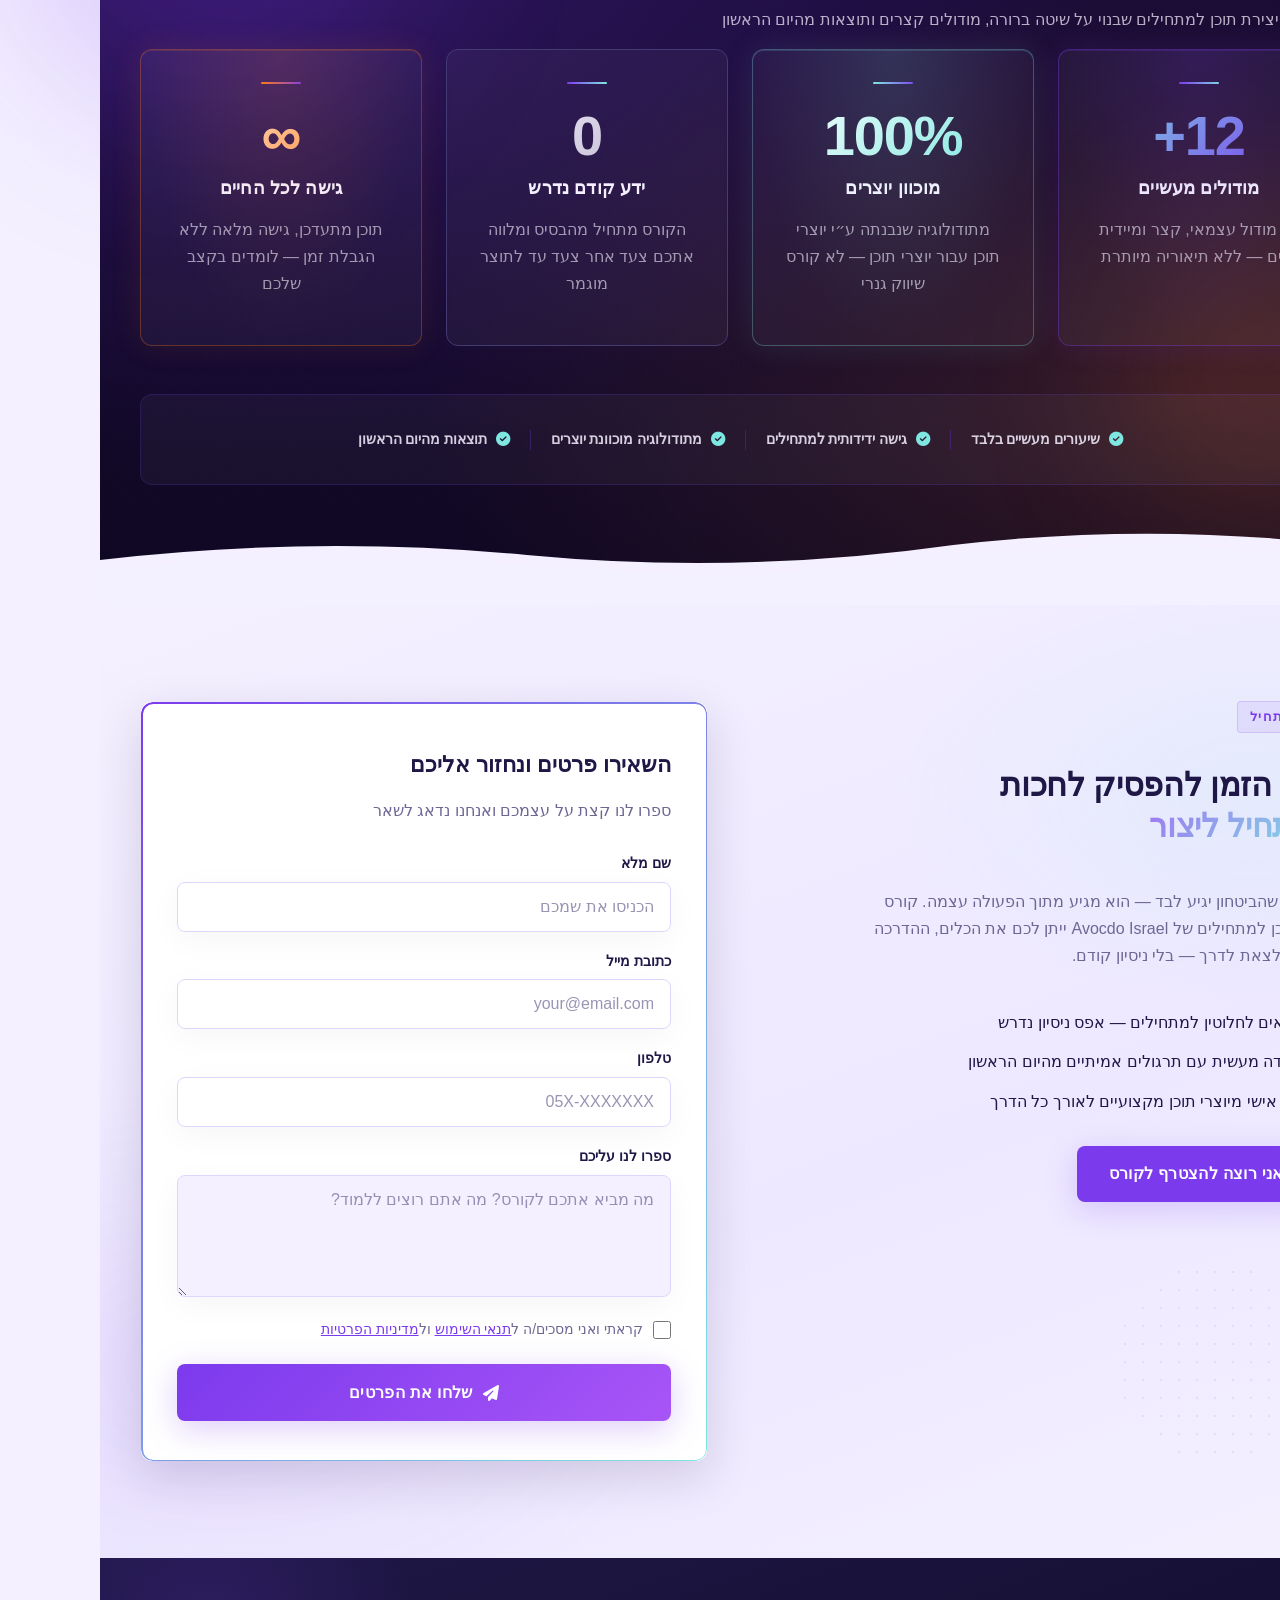
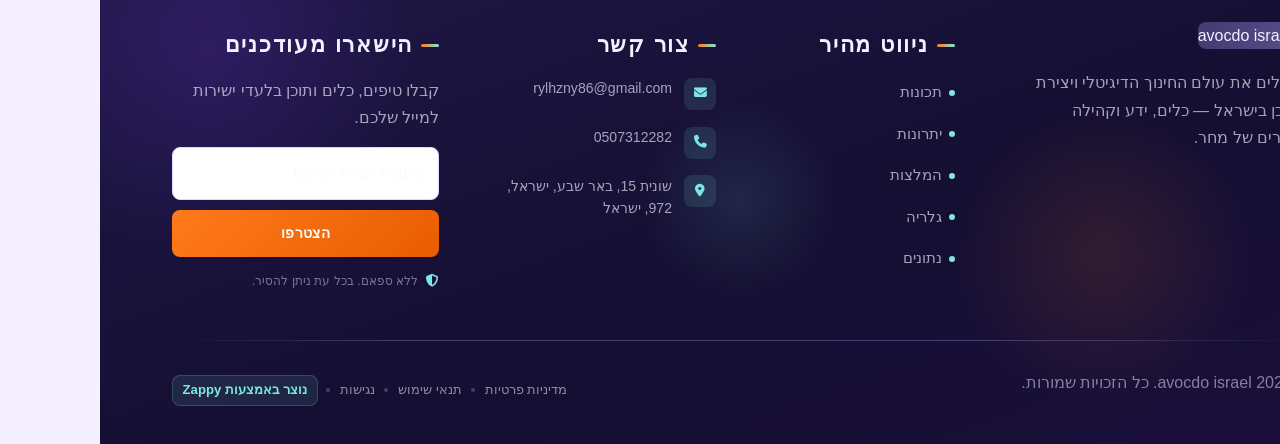
==== commit c25ef30e: "Background sync: Progressive GitHub Sync" ====
--- a/index.html
+++ b/index.html
@@ -223,7 +223,7 @@
     <meta name="twitter:card" content="summary_large_image">
     <meta name="twitter:title" content="קורס יצירת תוכן למתחילים — avocdo israel">
     <meta name="twitter:description" content="An online sales website for a content creation course, aimed at teaching people how to create digital content. The business focuses on education in the digital ">
-    <script type="application/ld+json">{"@context":"https://schema.org","@graph":[{"@type":"Organization","@id":"https://avocdo-israel.zappy5.app#organization","name":"avocdo israel","url":"https://avocdo-israel.zappy5.app","description":"An online sales website for a content creation course, aimed at teaching people how to create digital content. The business focuses on education in the digital content space, likely targeting aspiring creators, marketers, or entrepreneurs who want to develop their content creation skills."},{"@type":"WebSite","@id":"https://avocdo-israel.zappy5.app#website","url":"https://avocdo-israel.zappy5.app","name":"avocdo israel","publisher":{"@id":"https://avocdo-israel.zappy5.app#organization"}},{"@type":"ContactPage","@id":"https://avocdo-israel.zappy5.app#contactpage","url":"https://avocdo-israel.zappy5.app","name":"קורס יצירת תוכן למתחילים — avocdo israel","mainEntity":{"@id":"https://avocdo-israel.zappy5.app#organization"},"potentialAction":{"@type":"CommunicateAction","target":{"@type":"EntryPoint","urlTemplate":"https://avocdo-israel.zappy5.app/api/email/contact-form","actionPlatform":["http/method=POST"],"contentType":"application/json"},"instrument":[{"@type":"PropertyValue","name":"name","propertyID":"text","valueRequired":true,"description":"הכניסו את שמכם"},{"@type":"PropertyValue","name":"email","propertyID":"email","valueRequired":true,"description":"your@email.com"},{"@type":"PropertyValue","name":"phone","propertyID":"tel","valueRequired":false,"description":"05X-XXXXXXX"},{"@type":"PropertyValue","name":"message","propertyID":"textarea","valueRequired":false,"description":"מה מביא אתכם לקורס? מה אתם רוצים ללמוד?"},{"@type":"PropertyValue","name":"privacy_consent","propertyID":"checkbox","valueRequired":true}]}}]}</script>
+    <script type="application/ld+json">{"@context":"https://schema.org","@graph":[{"@type":"LocalBusiness","@id":"https://avocdo-israel.zappy5.app#organization","name":"avocdo israel","url":"https://avocdo-israel.zappy5.app","description":"An online sales website for a content creation course, aimed at teaching people how to create digital content. The business focuses on education in the digital content space, likely targeting aspiring creators, marketers, or entrepreneurs who want to develop their content creation skills.","address":{"@type":"PostalAddress","streetAddress":"שונית 15, באר שבע, ישראל, 972, ישראל"},"contactPoint":[{"@type":"ContactPoint","contactType":"customer service","email":"rylhzny86@gmail.com","telephone":"0507312282"}]},{"@type":"WebSite","@id":"https://avocdo-israel.zappy5.app#website","url":"https://avocdo-israel.zappy5.app","name":"avocdo israel","publisher":{"@id":"https://avocdo-israel.zappy5.app#organization"}},{"@type":"ContactPage","@id":"https://avocdo-israel.zappy5.app#contactpage","url":"https://avocdo-israel.zappy5.app","name":"קורס יצירת תוכן למתחילים — avocdo israel","mainEntity":{"@id":"https://avocdo-israel.zappy5.app#organization"},"potentialAction":{"@type":"CommunicateAction","target":{"@type":"EntryPoint","urlTemplate":"https://avocdo-israel.zappy5.app/api/email/contact-form","actionPlatform":["http/method=POST"],"contentType":"application/json"},"instrument":[{"@type":"PropertyValue","name":"name","propertyID":"text","valueRequired":true,"description":"הכניסו את שמכם"},{"@type":"PropertyValue","name":"email","propertyID":"email","valueRequired":true,"description":"your@email.com"},{"@type":"PropertyValue","name":"phone","propertyID":"tel","valueRequired":false,"description":"05X-XXXXXXX"},{"@type":"PropertyValue","name":"message","propertyID":"textarea","valueRequired":false,"description":"מה מביא אתכם לקורס? מה אתם רוצים ללמוד?"},{"@type":"PropertyValue","name":"privacy_consent","propertyID":"checkbox","valueRequired":true}]}}]}</script>
     <meta property="og:type" content="website">
   <meta property="og:locale" content="he_IL">
   
@@ -347,7 +347,7 @@
     </svg>
   </button>
 
-  <button class="phone-header-btn" data-phone="" aria-label="Call">
+  <button class="phone-header-btn" data-phone="0507312282" aria-label="Call">
     <svg width="20" height="20" viewBox="0 0 24 24" fill="currentColor">
       <path d="M22 16.92v3a2 2 0 0 1-2.18 2 19.79 19.79 0 0 1-8.63-3.07 19.5 19.5 0 0 1-6-6 19.79 19.79 0 0 1-3.07-8.67A2 2 0 0 1 4.11 2h3a2 2 0 0 1 2 1.72 12.84 12.84 0 0 0 .7 2.81 2 2 0 0 1-.45 2.11L8.09 9.91a16 16 0 0 0 6 6l1.27-1.27a2 2 0 0 1 2.11-.45 12.84 12.84 0 0 0 2.81.7A2 2 0 0 1 22 16.92z"></path>
     </svg>
@@ -769,7 +769,7 @@
         const phoneLinks = document.querySelectorAll('a[href^="tel:"]');
         const phoneNumber = phoneLinks.length > 0 
           ? phoneLinks[0].getAttribute('href').replace('tel:', '')
-          : '[business_phone]';
+          : '0507312282';
         
         window.location.href = 'tel:' + phoneNumber;
         console.log('[Navbar] Phone button clicked');
@@ -1535,14 +1535,14 @@
         <ul class="footer-contact">
           <li>
             <span class="contact-icon"><i class="fas fa-envelope"></i></span>
-            <span class="contact-text"><a href="mailto:[business_email]">[business_email]</a></span>
+            <span class="contact-text"><a href="mailto:rylhzny86@gmail.com">rylhzny86@gmail.com</a></span>
           </li>
           <li>
             <span class="contact-icon"><i class="fas fa-phone"></i></span>
-            <span class="contact-text"><a href="tel:[business_phone]">[business_phone]</a></span>
+            <span class="contact-text"><a href="tel:0507312282">0507312282</a></span>
           </li>
           <li><a href="/"><span class="contact-icon"><i class="fas fa-map-marker-alt"></i></span>
-            <span class="contact-text">[business_address]</span></a></li>
+            <span class="contact-text">שונית 15, באר שבע, ישראל, 972, ישראל</span></a></li>
         </ul>
       </div>
 
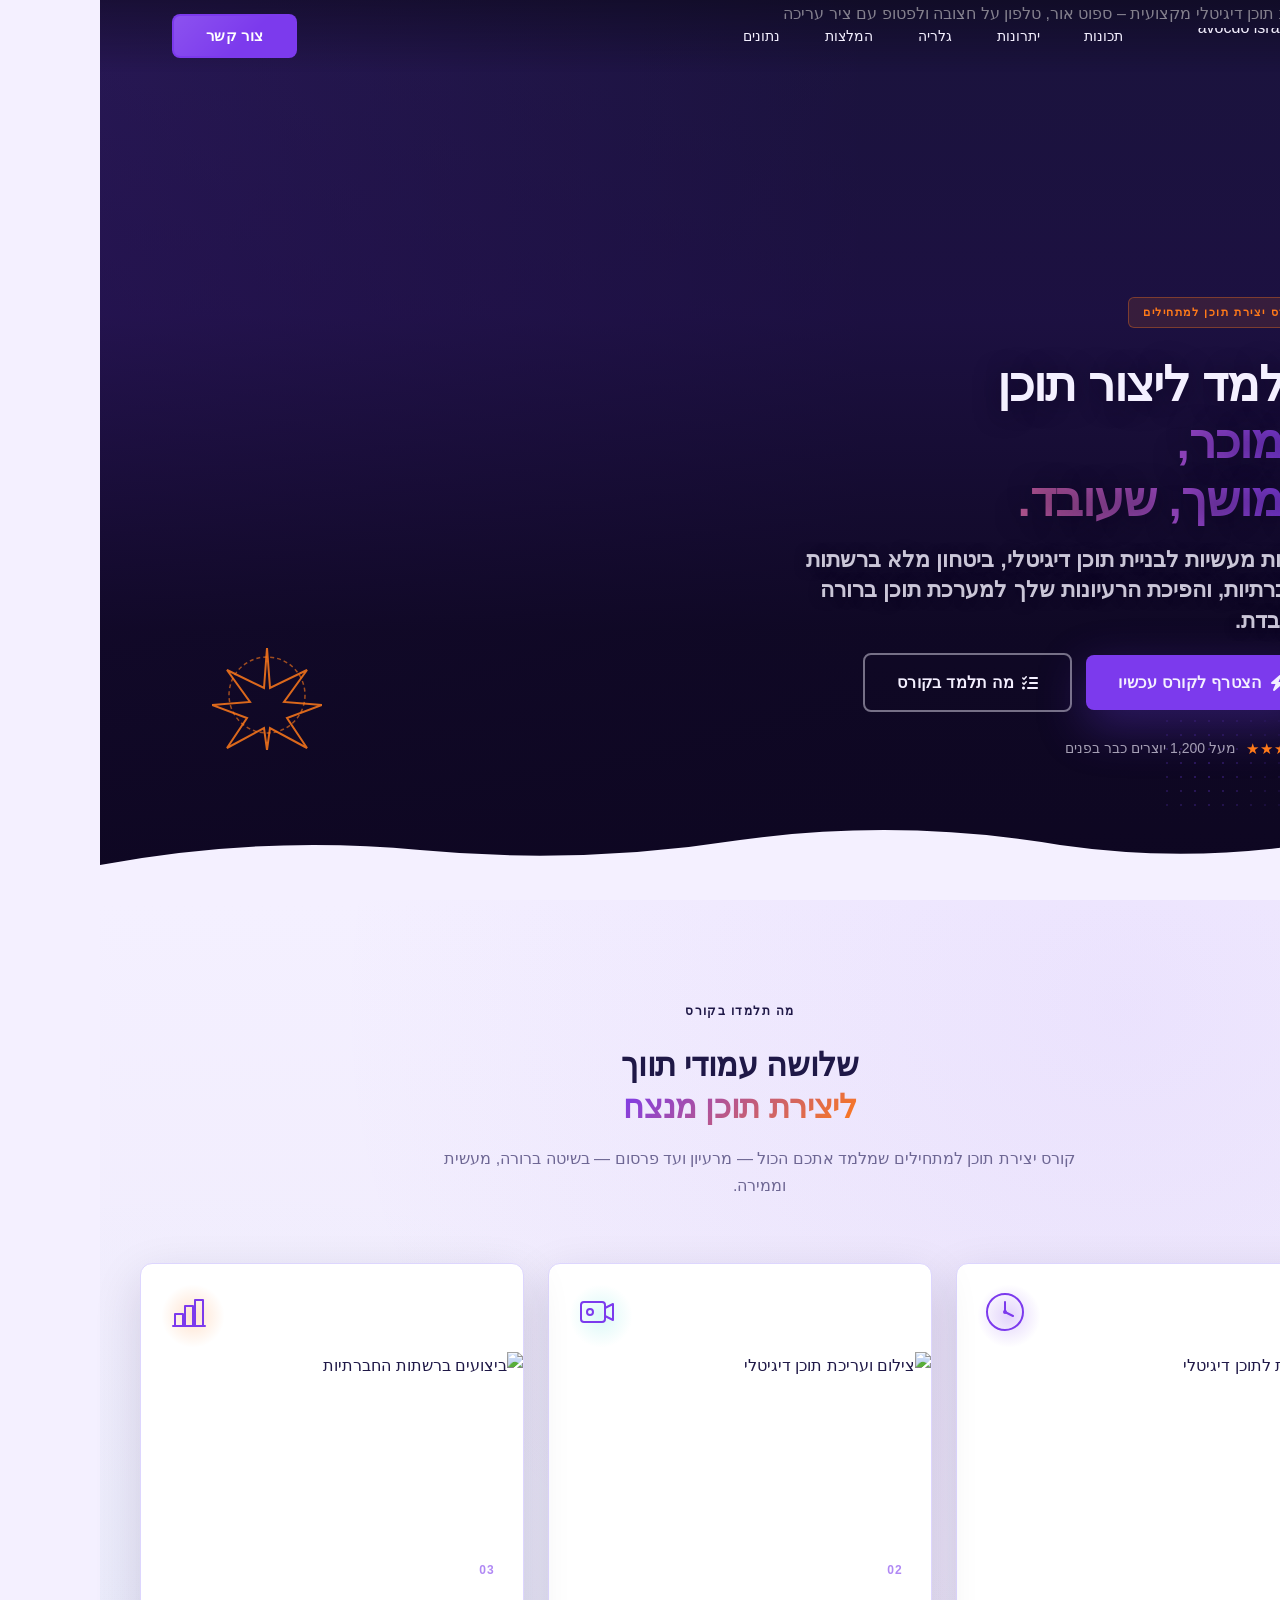
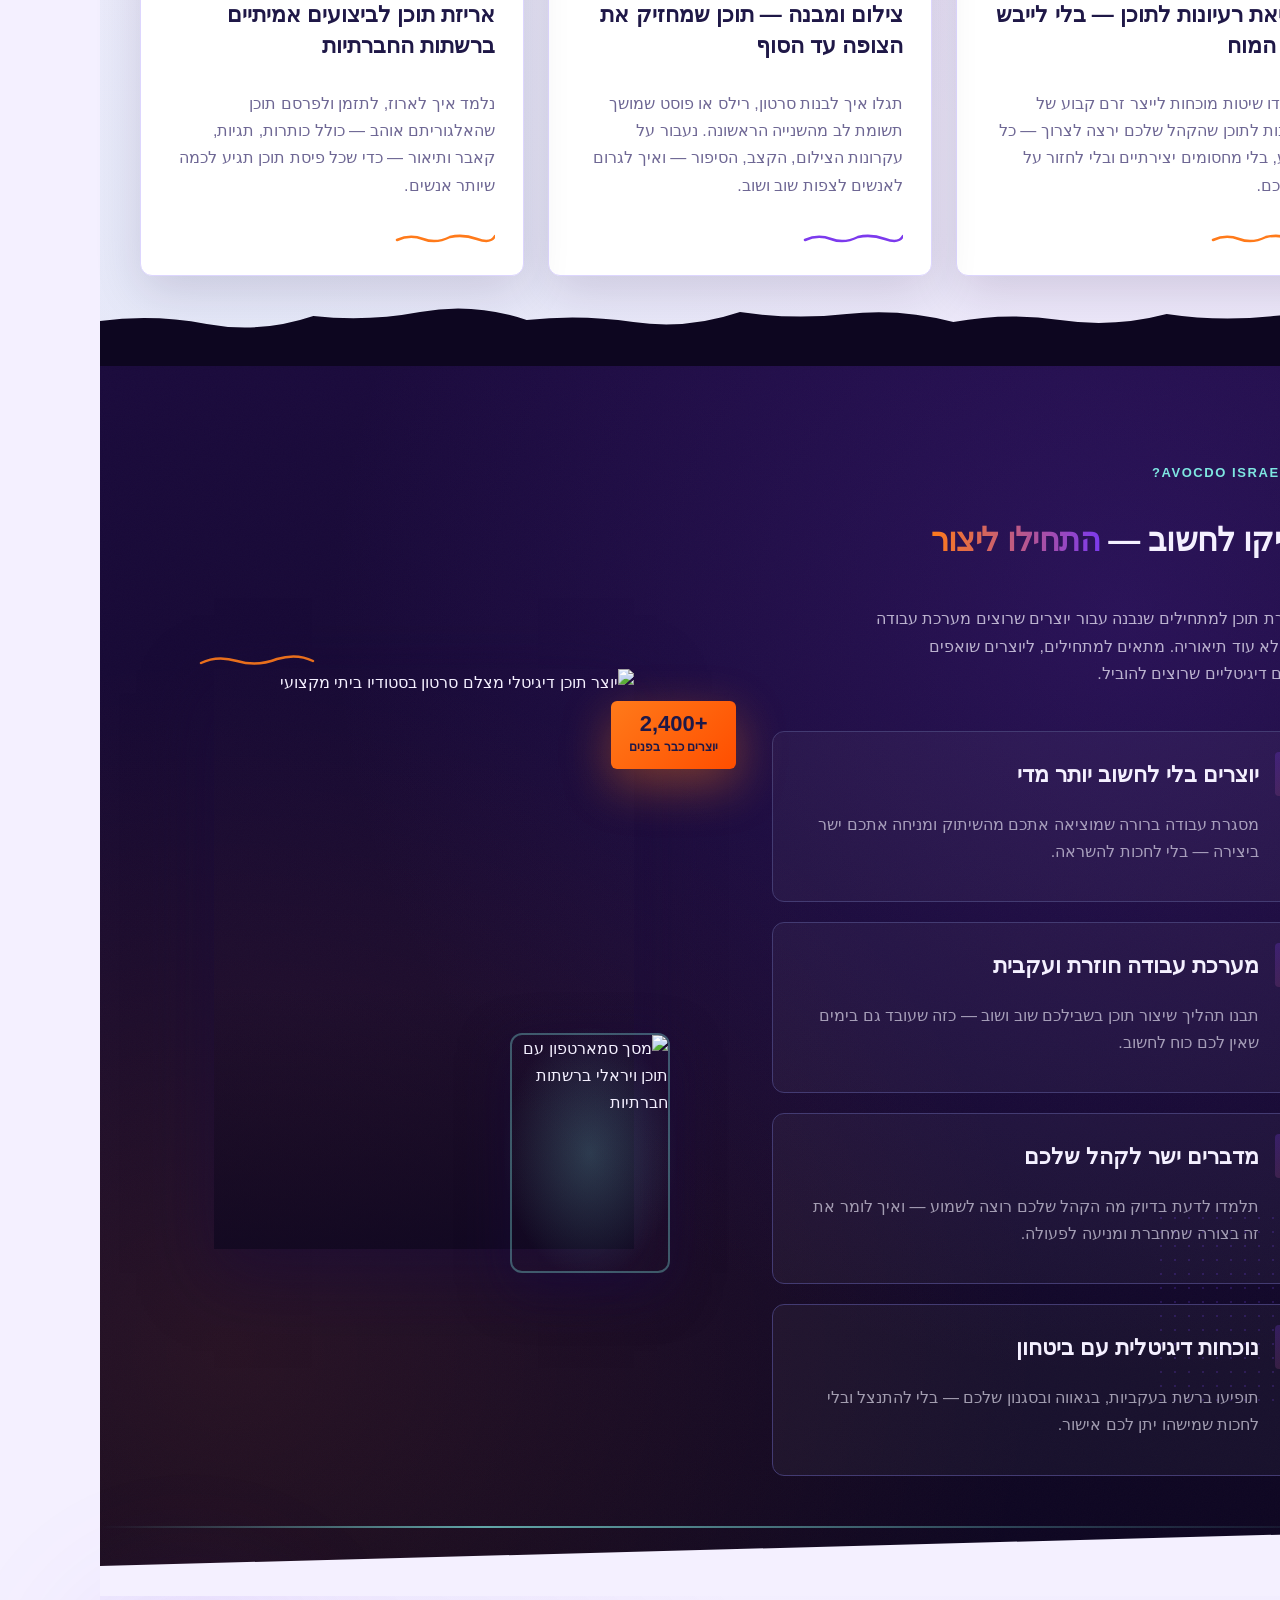
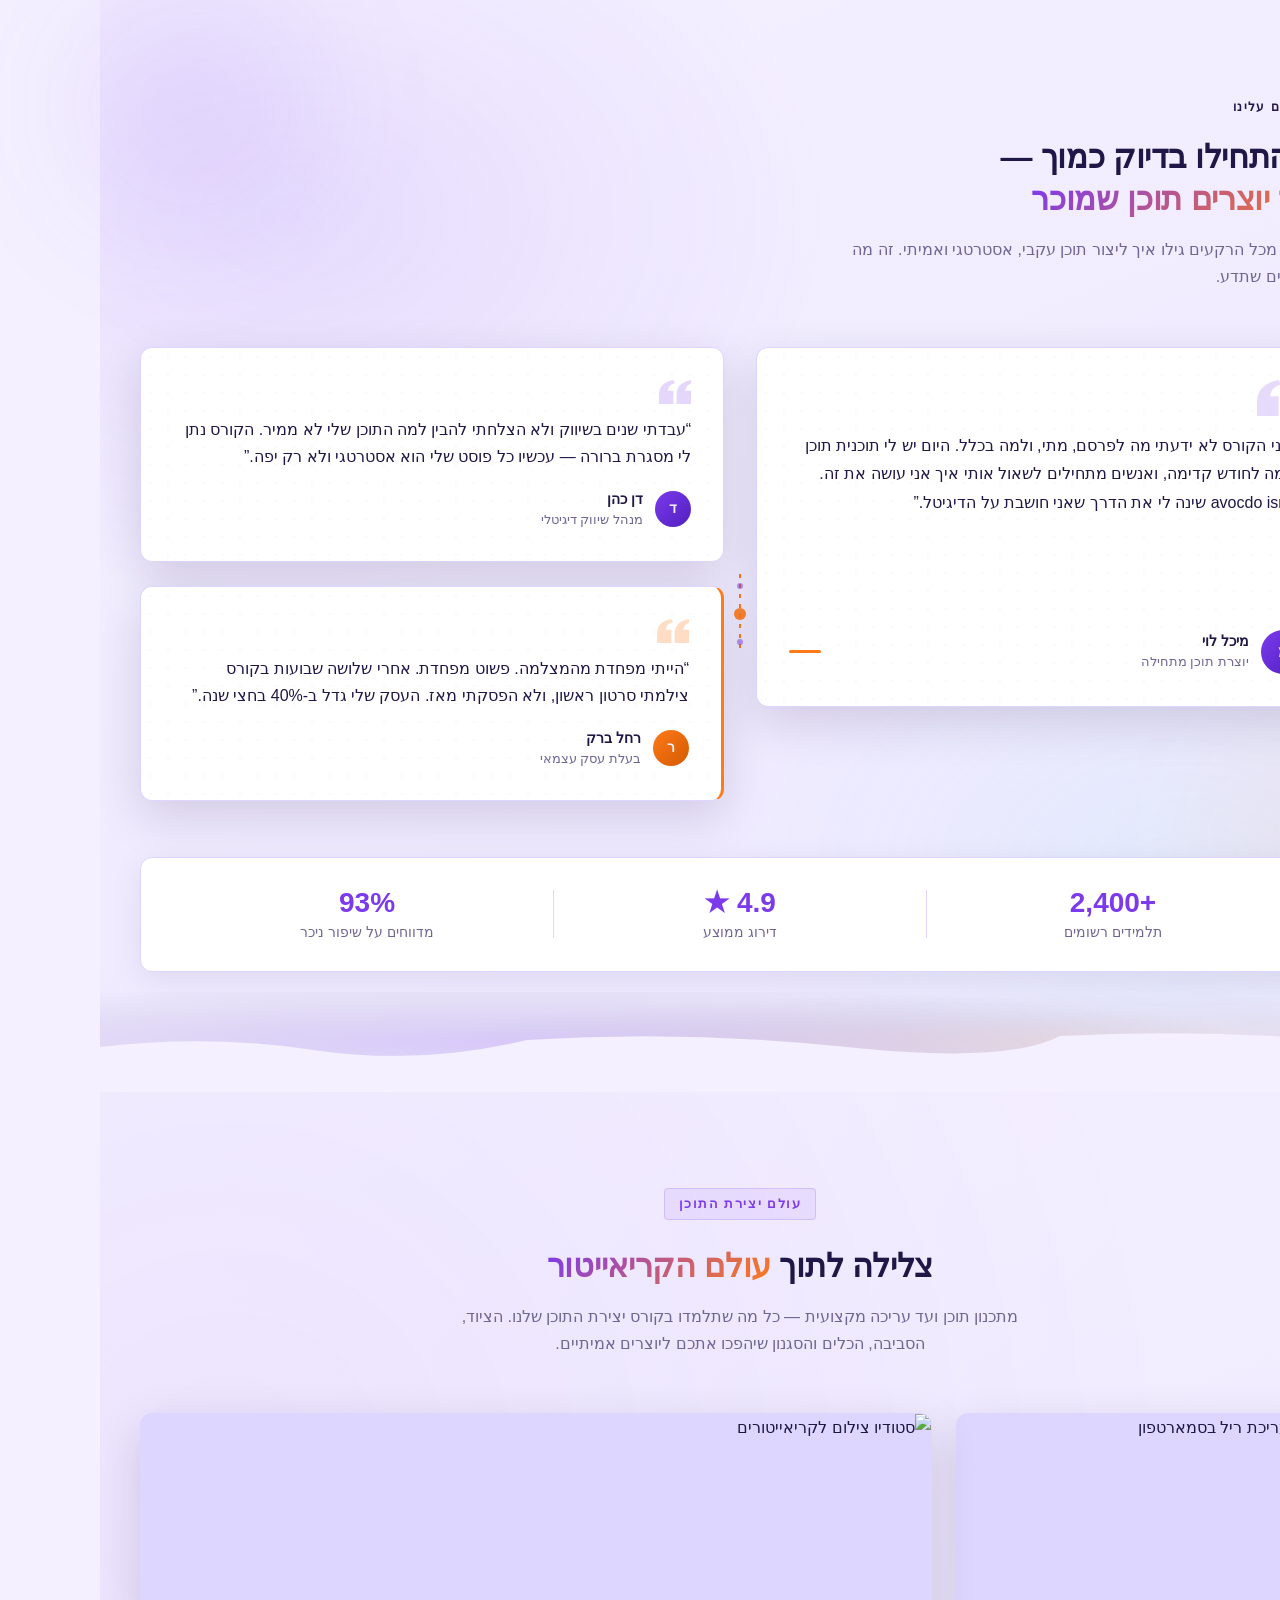
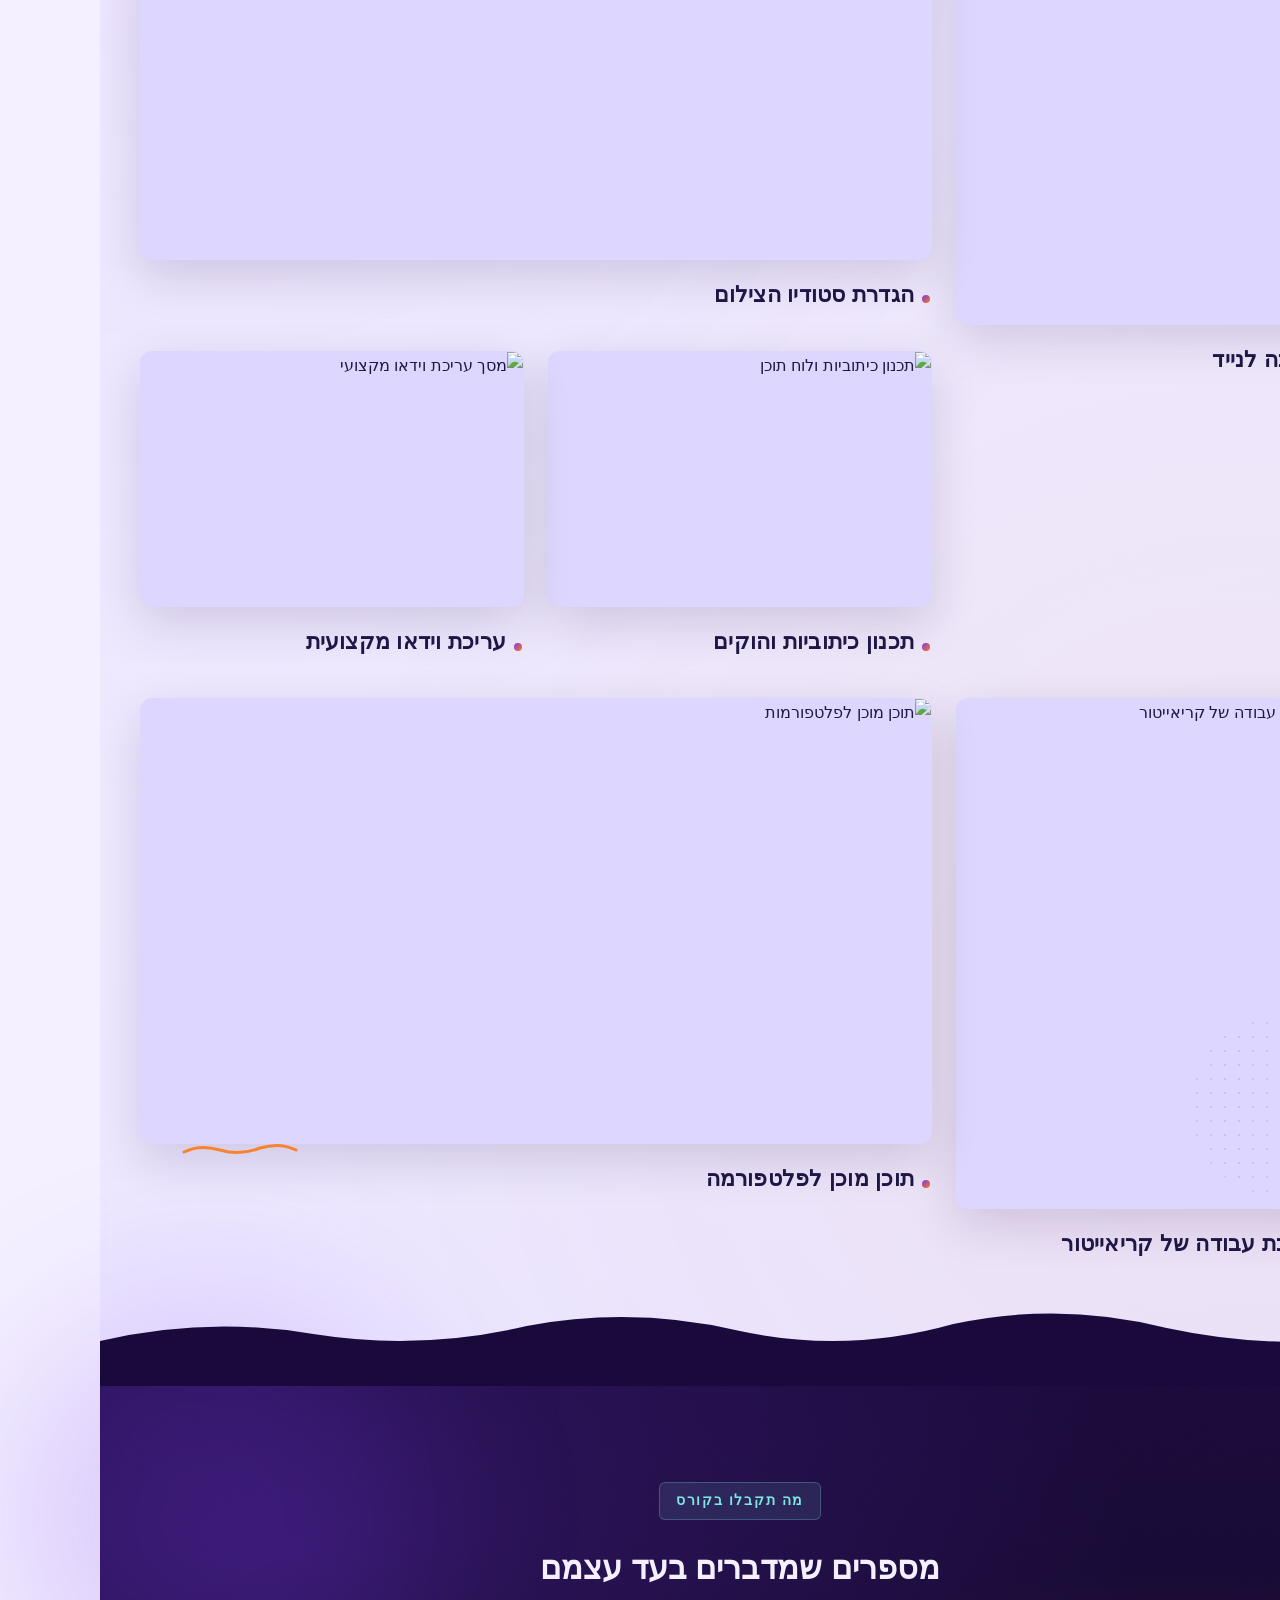
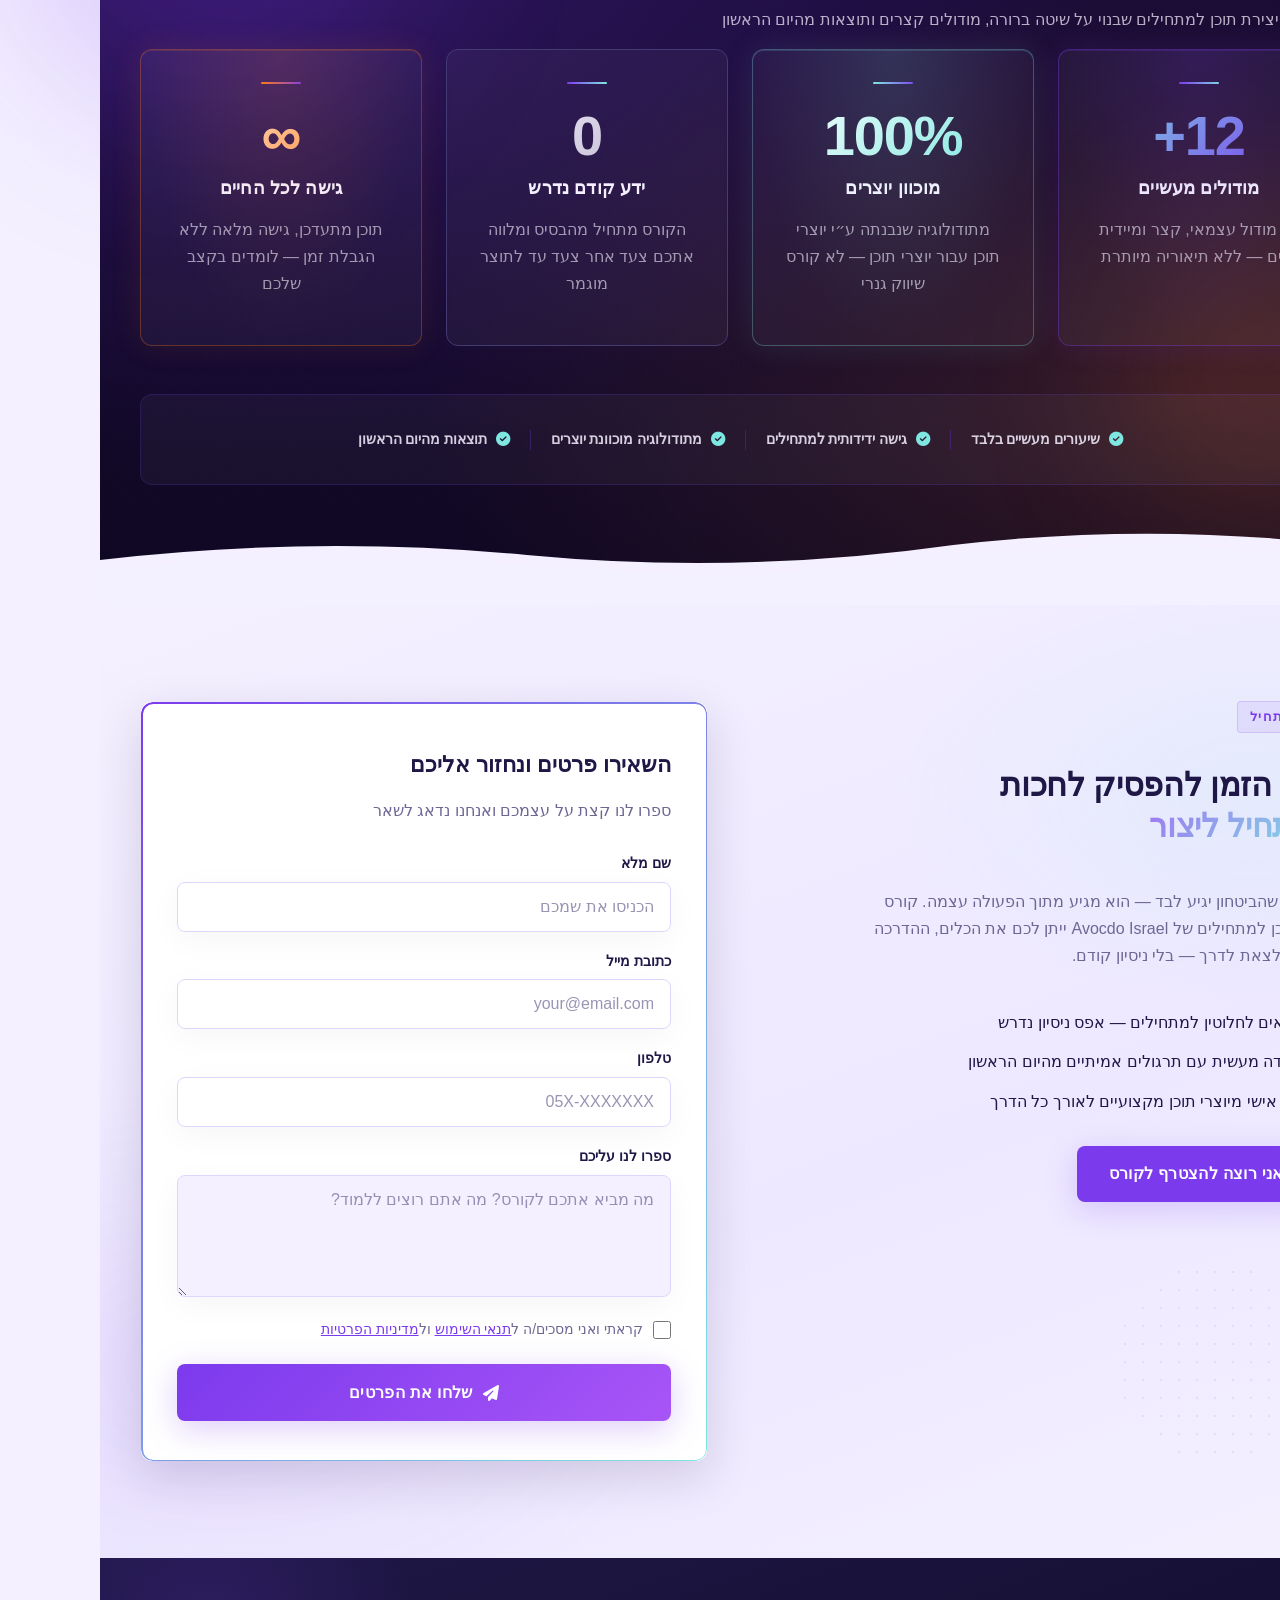
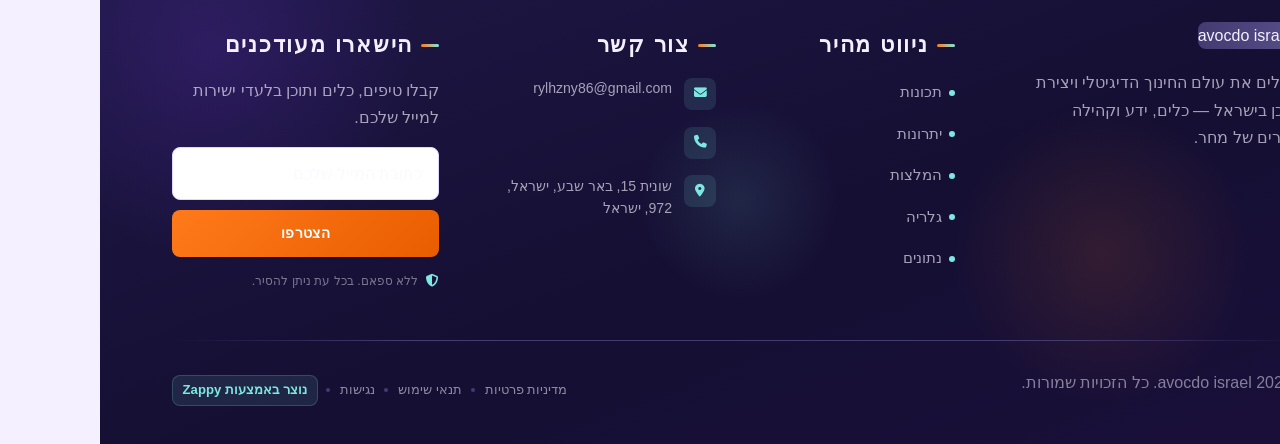
==== commit 77309923: "Incremental sync: 1 page(s) — update_text" ====
--- a/index.html
+++ b/index.html
@@ -1507,7 +1507,7 @@
       <!-- Column 1: Company Info -->
       <div class="footer-col footer-brand">
         <a href="/" class="footer-logo-link">
-          <img src="/assets/avocdo-israel-logo.webp" alt="avocdo israel" class="logo">
+          <img src="/assets/avocdo-israel-logo.webp" alt="avocdo israel" class="logo" data-element-type="image" data-element-id="img-1778591529546-n50hpls47" data-zappy-footer-image="true" style="">
         </a>
         <p class="footer-tagline">מובילים את עולם החינוך הדיגיטלי ויצירת התוכן בישראל — כלים, ידע וקהילה ליוצרים של מחר.</p>
         <div class="footer-social">
@@ -1532,18 +1532,14 @@
       <!-- Column 3: Contact -->
       <div class="footer-col footer-contact-col">
         <h3 class="footer-heading"><span class="heading-accent"></span>צור קשר</h3>
-        <ul class="footer-contact">
-          <li>
-            <span class="contact-icon"><i class="fas fa-envelope"></i></span>
+        <ul class="footer-contact" style=""><li>
+            <span class="contact-icon"><i class="fas fa-envelope" data-element-type="icon" data-element-id="icon-1778591529544-he2qbwfth" data-icon-type="fontawesome" style="cursor: pointer;"></i></span>
             <span class="contact-text"><a href="mailto:rylhzny86@gmail.com">rylhzny86@gmail.com</a></span>
-          </li>
-          <li>
-            <span class="contact-icon"><i class="fas fa-phone"></i></span>
-            <span class="contact-text"><a href="tel:0507312282">0507312282</a></span>
-          </li>
-          <li><a href="/"><span class="contact-icon"><i class="fas fa-map-marker-alt"></i></span>
-            <span class="contact-text">שונית 15, באר שבע, ישראל, 972, ישראל</span></a></li>
-        </ul>
+          </li><li>
+            <span class="contact-icon"><i class="fas fa-phone" data-element-type="icon" data-element-id="icon-1778591529544-omap8tnbf" data-icon-type="fontawesome" style="cursor: pointer;"></i></span>
+            <br>
+          </li><li><a href="/"><span class="contact-icon"><i class="fas fa-map-marker-alt" style="cursor: pointer;"></i></span>
+            <span class="contact-text">שונית 15, באר שבע, ישראל, 972, ישראל</span></a></li></ul>
       </div>
 
       <!-- Column 4: Newsletter CTA -->
@@ -1552,10 +1548,10 @@
         <p class="footer-cta-text">קבלו טיפים, כלים ותוכן בלעדי ישירות למייל שלכם.</p>
         <form class="footer-form" onsubmit="return false;">
           <input type="email" class="footer-input" placeholder="כתובת המייל שלכם" aria-label="כתובת מייל">
-          <button type="submit" class="footer-btn">הצטרפו</button>
+          <button type="submit" class="footer-btn" data-element-type="button" data-element-id="btn-1778591529541-ycubpbgaz" data-native-element="true">הצטרפו</button>
         </form>
         <div class="footer-badge">
-          <i class="fas fa-shield-alt"></i>
+          <i class="fas fa-shield-alt" data-element-type="icon" data-element-id="icon-1778591529544-ta6t43x5e" data-icon-type="fontawesome"></i>
           <span>ללא ספאם. בכל עת ניתן להסיר.</span>
         </div>
       </div>
